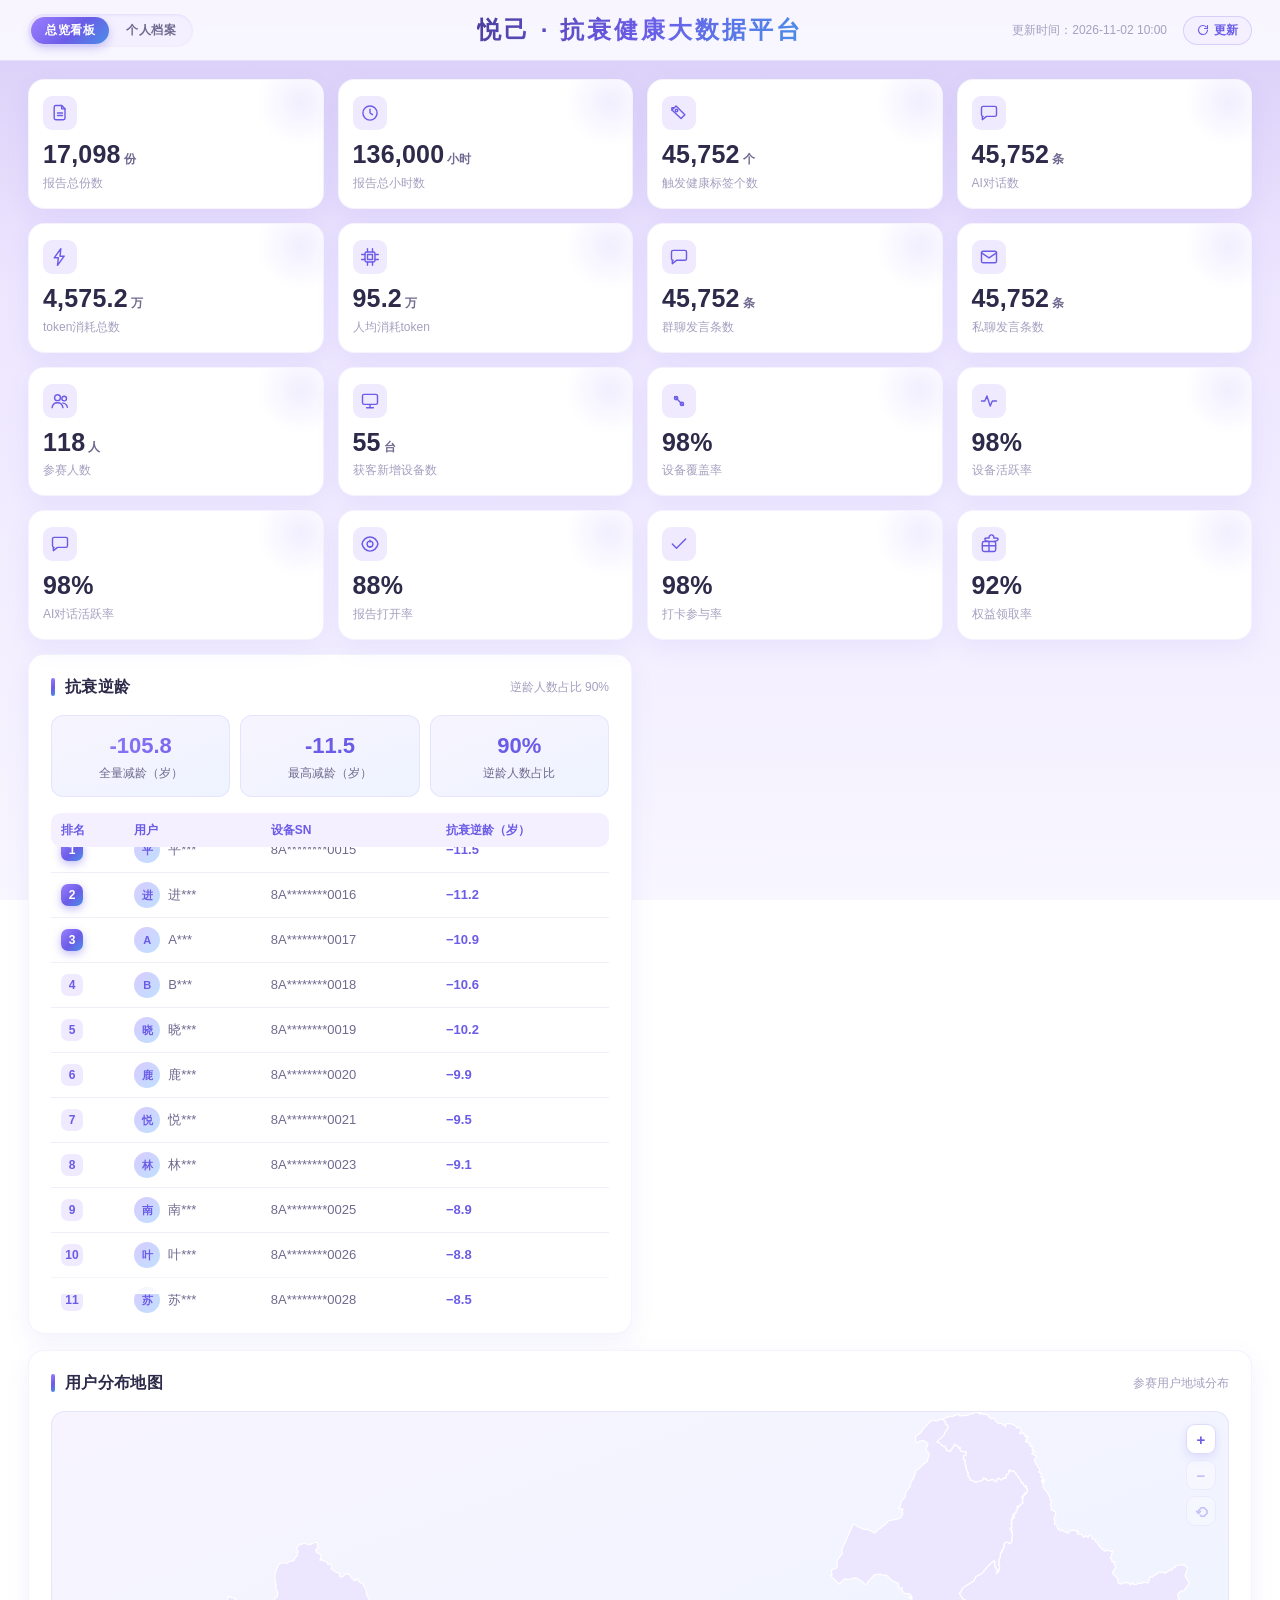
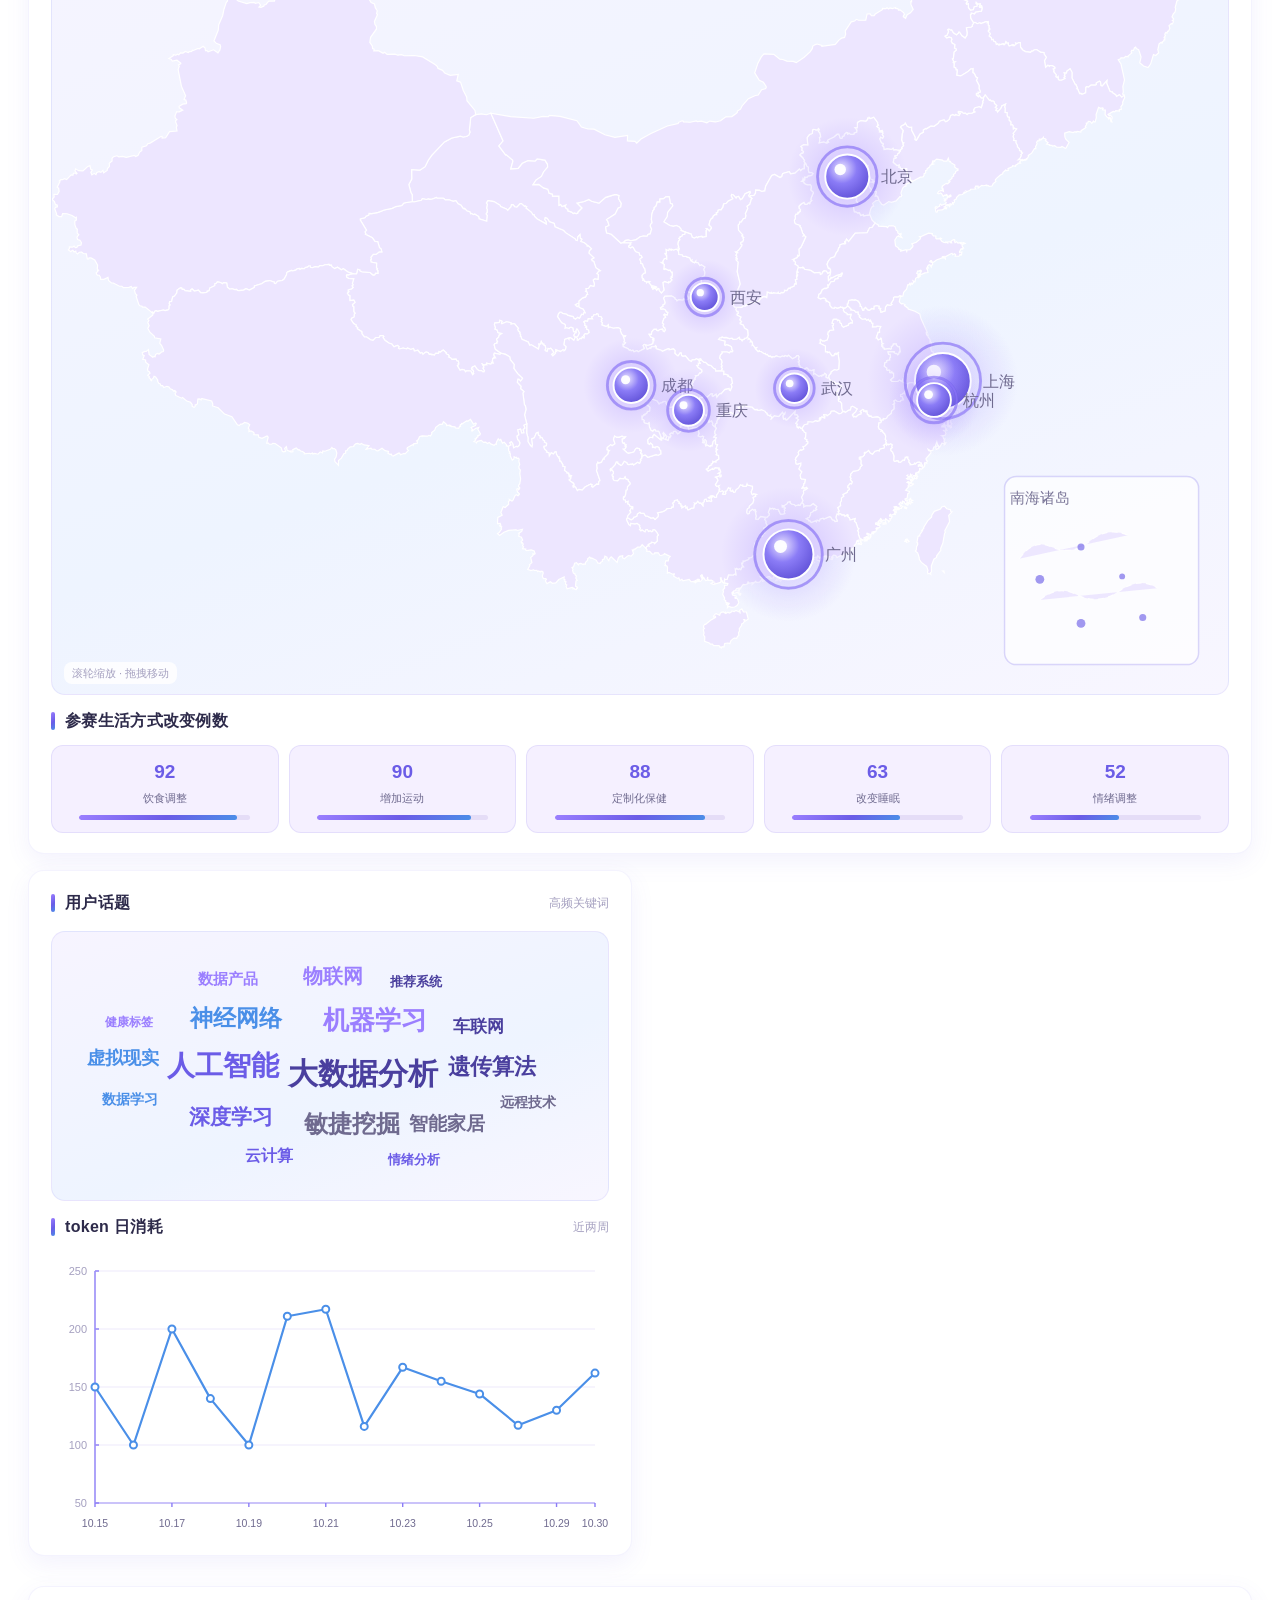
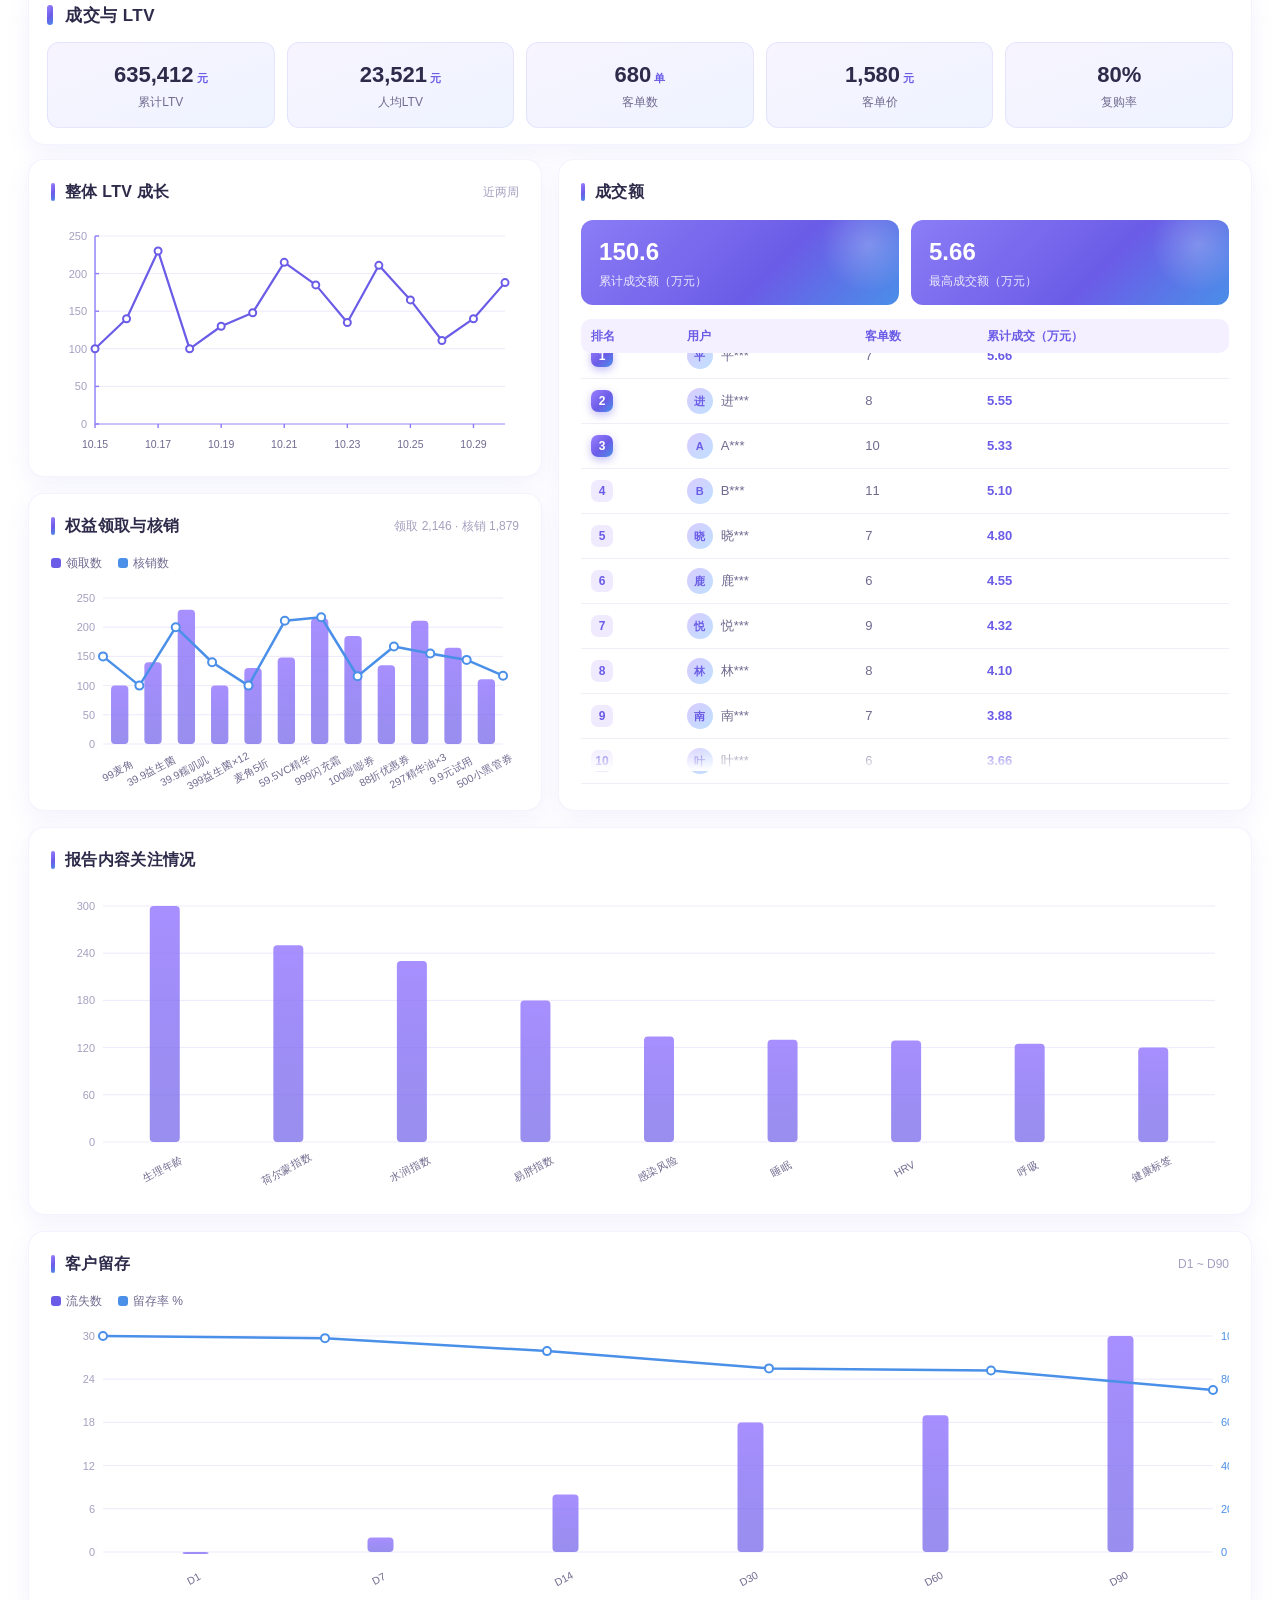
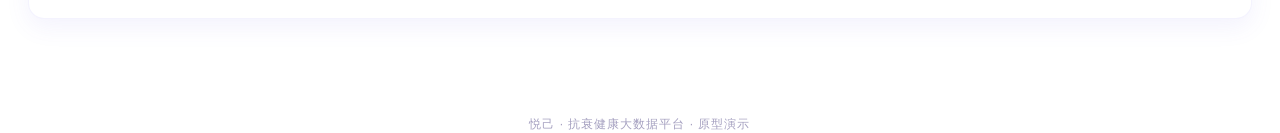
==== antiAgingCompetitionDataboard/competitionDataboard.html @ 54d2f591 "抗衰大赛看板" ====
<!doctype html>
<html lang="zh-CN">
<head>
<meta charset="utf-8">
<meta name="viewport" content="width=device-width,initial-scale=1">
<title>抗衰大赛看板 v3 · 精致版</title>
<style>
:root{
  --primary:#6B5CE7;        /* 主紫 */
  --primary-2:#9B7FFF;      /* 亮紫 */
  --primary-3:#4A8FE8;      /* 蓝 */
  --primary-light:#F0EAFF;  /* 浅紫底 */
  --primary-bg:#F5F0FF;     /* 药丸底 */
  --ink:#2D2A4A;            /* 主文字 深蓝紫 */
  --ink-2:#6F6A8F;          /* 次级文字 */
  --ink-3:#A5A0C0;          /* 弱文字 */
  --card:#FFFFFF;
  --radius:16px;
  --radius-sm:12px;
  --shadow:0 8px 24px rgba(107,92,231,.08);
  --shadow-lg:0 16px 40px rgba(107,92,231,.14);
  --grad:linear-gradient(135deg,#9B7FFF 0%,#6B5CE7 55%,#4A8FE8 100%);
}
*{box-sizing:border-box;margin:0;padding:0}
html,body{font-family:-apple-system,"SF UI Text","PingFang SC","Hiragino Sans GB","Microsoft YaHei",Arial,sans-serif;
  color:var(--ink);font-size:14px;line-height:1.5;
  background:linear-gradient(180deg,#D8CCF7 0%,#EDE6FF 32%,#F8F6FF 100%);
  background-attachment:fixed;
  -webkit-font-smoothing:antialiased;}
::selection{background:rgba(107,92,231,.18)}
/* ============ 顶部栏 ============ */
.topbar{position:sticky;top:0;z-index:100;backdrop-filter:blur(14px);
  background:rgba(255,255,255,.8);border-bottom:1px solid rgba(107,92,231,.12);}
.topbar-inner{max-width:1680px;margin:0 auto;padding:12px 28px;display:grid;grid-template-columns:1fr auto 1fr;align-items:center;gap:18px;}
.tb-title{grid-column:2;justify-self:center;font-size:24px;font-weight:800;letter-spacing:3px;
  background:linear-gradient(120deg,#4A3F9E,#6B5CE7 50%,#4A8FE8);-webkit-background-clip:text;background-clip:text;color:transparent;white-space:nowrap;}
.tb-left{grid-column:1;justify-self:start;display:flex;align-items:center;gap:12px;}
.tb-right{grid-column:3;justify-self:end;display:flex;align-items:center;gap:16px;}
.page-switch.sm{display:flex;gap:3px;padding:3px;border-radius:999px;background:var(--primary-bg);
  box-shadow:inset 0 1px 3px rgba(107,92,231,.12);}
.page-switch.sm .ps-btn{border:0;background:transparent;padding:5px 14px;font-size:12px;letter-spacing:.5px;
  border-radius:999px;font-weight:600;color:var(--ink-2);cursor:pointer;transition:all .25s;font-family:inherit;}
.page-switch.sm .ps-btn.active{background:var(--grad);color:#fff;box-shadow:0 4px 10px rgba(107,92,231,.32);}
.page-switch.sm .ps-btn:not(.active):hover{color:var(--primary);}
.update-time{font-size:12px;color:var(--ink-3);margin-left:6px;}
.refresh-btn{display:inline-flex;align-items:center;gap:5px;padding:5px 13px;border-radius:999px;
  border:1px solid rgba(107,92,231,.22);background:var(--primary-bg);color:var(--primary);
  font-size:12px;font-weight:600;cursor:pointer;transition:all .2s;font-family:inherit;}
.refresh-btn svg{width:12px;height:12px;}
.refresh-btn:hover{background:var(--grad);color:#fff;border-color:transparent;box-shadow:0 4px 10px rgba(107,92,231,.3);}
.refresh-btn:active svg{animation:spin .5s ease;}
@keyframes spin{from{transform:rotate(0)}to{transform:rotate(360deg)}}
/* ============ 页面容器 ============ */
main{max-width:1680px;margin:0 auto;padding:18px 28px 60px;}
.page{display:none}
.page.active{display:block;animation:fadeUp .45s ease}
@keyframes fadeUp{from{opacity:0;transform:translateY(14px)}to{opacity:1;transform:none}}
/* ============ 通用卡片 ============ */
.card{background:var(--card);border-radius:var(--radius);box-shadow:var(--shadow);
  border:1px solid rgba(107,92,231,.07);padding:20px 22px;}
.card-h{display:flex;align-items:center;gap:10px;margin-bottom:16px;}
.card-h .bar{width:4px;height:18px;border-radius:2px;background:var(--grad);}
.card-h h3{font-size:16px;font-weight:700;color:var(--ink);letter-spacing:.3px;}
.card-h .sub{margin-left:auto;font-size:12px;color:var(--ink-3);}
.sec-title{display:flex;align-items:center;gap:12px;margin:30px 0 16px;font-size:19px;font-weight:700;color:var(--ink);letter-spacing:.5px;}
.sec-title::before{content:"";width:6px;height:20px;border-radius:3px;background:var(--grad);}
.sec-title .hint{margin-left:auto;font-size:12px;font-weight:400;color:var(--ink-3);}
/* ============ KPI 网格（8 列两排） ============ */
.kpi-grid{display:grid;grid-template-columns:repeat(8,1fr);gap:14px;margin-bottom:14px;}
.kpi{position:relative;overflow:hidden;border-radius:var(--radius);background:#fff;box-shadow:var(--shadow);
  border:1px solid rgba(107,92,231,.07);padding:16px 14px;transition:transform .25s,box-shadow .25s;}
.kpi:hover{transform:translateY(-3px);box-shadow:var(--shadow-lg);}
.kpi::after{content:"";position:absolute;right:-26px;top:-26px;width:96px;height:96px;border-radius:50%;
  background:radial-gradient(circle,rgba(155,127,255,.13) 0%,transparent 65%);}
.kpi .k-ico{width:34px;height:34px;border-radius:9px;display:flex;align-items:center;justify-content:center;
  background:var(--primary-light);color:var(--primary);margin-bottom:10px;position:relative;z-index:1;}
.kpi .k-ico svg{width:17px;height:17px;}
.kpi b{display:block;font-size:25px;font-weight:800;color:var(--ink);letter-spacing:.2px;
  font-variant-numeric:tabular-nums;line-height:1.15;position:relative;z-index:1;}
.kpi b small{font-size:12px;font-weight:600;color:var(--ink-2);margin-left:3px;}
.kpi .k-label{font-size:12px;color:var(--ink-3);margin-top:5px;position:relative;z-index:1;}
/* ============ 三栏主区 ============ */
.col3{display:grid;grid-template-columns:0.95fr 1.35fr 1fr;gap:16px;margin-bottom:8px;align-items:stretch;}
.col3>.card{display:flex;flex-direction:column;}
.col3>.card>.rank-scroll{flex:0 0 auto;height:500px;max-height:500px;}
.col3 .map-card .map-wrap{flex:1;min-height:0;}
.col3 .map-card .cnmap{height:100%;}
.metric3{display:grid;grid-template-columns:repeat(3,1fr);gap:10px;margin-bottom:16px;}
.metric3 .m{background:linear-gradient(160deg,#F7F4FF 0%,#EEF4FF 100%);border:1px solid rgba(107,92,231,.1);
  border-radius:var(--radius-sm);padding:13px;text-align:center;}
.metric3 .m b{display:block;font-size:22px;font-weight:800;color:var(--primary);font-variant-numeric:tabular-nums;}
.metric3 .m span{font-size:12px;color:var(--ink-2);}
.metric3 .m.grad b{background:linear-gradient(135deg,#9B7FFF,#6B5CE7);-webkit-background-clip:text;background-clip:text;color:transparent;}
.rank-table{width:100%;border-collapse:separate;border-spacing:0;}
.rank-table th{font-size:12px;color:var(--primary);font-weight:600;text-align:left;padding:8px 10px;
  background:var(--primary-bg);}
.rank-table th:first-child{border-radius:10px 0 0 10px;}
.rank-table th:last-child{border-radius:0 10px 10px 0;}
.rank-table td{font-size:13px;color:var(--ink-2);padding:9px 10px;border-bottom:1px solid #F1EEF9;font-variant-numeric:tabular-nums;}
.rank-table tr:last-child td{border-bottom:0;}
.rank-table td:last-child{font-weight:700;color:var(--primary);}
.rank-table tr:hover td{background:#FBF9FF;}
.rank-no{display:inline-flex;width:22px;height:22px;border-radius:7px;align-items:center;justify-content:center;
  font-size:12px;font-weight:700;background:var(--primary-light);color:var(--primary);}
.rank-no.top{background:var(--grad);color:#fff;box-shadow:0 3px 8px rgba(107,92,231,.4);}
.rank-user{display:flex;align-items:center;gap:8px;}
.rank-ava{width:26px;height:26px;border-radius:50%;background:linear-gradient(135deg,#D9CCFF,#BFE0FF);
  display:flex;align-items:center;justify-content:center;font-size:11px;color:var(--primary);font-weight:700;}
/* 排行榜自动滚动容器 */
.rank-scroll{position:relative;max-height:380px;overflow:hidden;}
.rank-scroll .rank-table thead th{position:sticky;top:0;z-index:2;}
.rank-scroll::after{content:"";position:absolute;left:0;right:0;bottom:0;height:26px;pointer-events:none;
  background:linear-gradient(180deg,rgba(255,255,255,0),#fff);}
/* 地图 */
.map-wrap{position:relative;border-radius:14px;overflow:hidden;margin-bottom:14px;
  background:linear-gradient(160deg,#F7F4FF 0%,#EEF4FF 60%,#F8F6FF 100%);border:1px solid rgba(107,92,231,.1);}
.cnmap{display:block;width:100%;height:auto;}
.cnmap path{fill:#EDE6FF;stroke:#FFFFFF;stroke-width:.8;transition:fill .2s;cursor:pointer;}
.cnmap path:hover{fill:#D8CCF7;}
.cnmap .pin-glow,.cnmap .pin-ring,.cnmap .pin-core{transform-box:fill-box;transform-origin:center;}
.cnmap .pin-glow{opacity:.75;animation:glow 3s ease-in-out infinite;}
.cnmap .pin-ring{animation:ring 3s ease-out infinite;}
.cnmap .pin-core{animation:core 3s ease-in-out infinite;}
.cnmap .city{cursor:pointer;}
.cnmap .city:hover .pin-core{filter:brightness(1.35);}
.cnmap .city:hover .pin-glow{filter:brightness(1.5);}
.cnmap .city:hover .city-label{fill:#6B5CE7;font-weight:700;}
@keyframes glow{0%,100%{transform:scale(1);opacity:.65}50%{transform:scale(1.22);opacity:.95}}
@keyframes ring{0%{transform:scale(1);opacity:.6}70%,100%{transform:scale(2);opacity:0}}
@keyframes core{0%,100%{transform:scale(1)}50%{transform:scale(1.1)}}
.life-grid{display:grid;grid-template-columns:repeat(5,1fr);gap:10px;}
.life-grid .l{background:var(--primary-bg);border:1px solid rgba(107,92,231,.12);border-radius:var(--radius-sm);
  padding:12px 6px;text-align:center;}
.life-grid .l b{display:block;font-size:19px;font-weight:800;color:var(--primary);font-variant-numeric:tabular-nums;}
.life-grid .l span{font-size:11px;color:var(--ink-2);}
.life-grid .l .l-bar{height:5px;border-radius:3px;background:#E5DDF7;margin:7px auto 0;width:80%;overflow:hidden;}
.life-grid .l .l-bar i{display:block;height:100%;border-radius:3px;background:var(--grad);}
/* 用户话题词云 */
.wordcloud{position:relative;height:270px;border-radius:14px;overflow:hidden;margin-bottom:14px;
  background:linear-gradient(160deg,#F7F4FF 0%,#EEF4FF 60%,#F8F6FF 100%);border:1px solid rgba(107,92,231,.1);}
.wordcloud span{position:absolute;white-space:nowrap;cursor:default;transition:opacity .2s;}
.wordcloud span:hover{opacity:.55;}
/* ============ 地图缩放 ============ */
.map-wrap{cursor:grab;}
.map-wrap.dragging{cursor:grabbing;}
.map-wrap .cnmap{transform-origin:50% 50%;transition:transform .16s ease-out;will-change:transform;}
.map-wrap.dragging .cnmap{transition:none;}
.map-tools{position:absolute;right:12px;top:12px;display:flex;flex-direction:column;gap:6px;z-index:3;}
.map-tools button{width:30px;height:30px;border-radius:9px;border:1px solid rgba(107,92,231,.22);
  background:rgba(255,255,255,.94);color:var(--primary);font-size:15px;font-weight:700;line-height:1;
  font-family:inherit;cursor:pointer;box-shadow:0 4px 10px rgba(107,92,231,.14);transition:background .15s;}
.map-tools button:hover{background:var(--primary-bg);}
.map-tools button:disabled{opacity:.35;cursor:default;box-shadow:none;}
.map-hint{position:absolute;left:12px;bottom:10px;z-index:3;font-size:11px;color:var(--ink-3);
  background:rgba(255,255,255,.82);padding:3px 8px;border-radius:8px;pointer-events:none;}
/* 图表 */
.chart{width:100%;}
.chart svg{display:block;width:100%;}
.chart-tip{position:fixed;pointer-events:none;z-index:200;background:#2D2A4A;color:#fff;font-size:12px;
  padding:8px 12px;border-radius:10px;box-shadow:0 8px 20px rgba(45,42,74,.3);opacity:0;transition:opacity .15s;
  transform:translate(-50%,-120%);white-space:nowrap;}
.chart-tip b{color:#C9B8F5;}
.legend-row{display:flex;gap:16px;margin-bottom:8px;font-size:12px;color:var(--ink-2);}
.legend-row i{display:inline-block;width:10px;height:10px;border-radius:3px;margin-right:5px;vertical-align:-1px;}
.chart-block{margin-bottom:22px;}
.chart-block:last-child{margin-bottom:0;}
/* ============ LTV 区 ============ */
.metric5{display:grid;grid-template-columns:repeat(5,1fr);gap:12px;margin-bottom:16px;}
.metric5 .m{background:linear-gradient(160deg,#F7F4FF 0%,#EEF4FF 100%);border:1px solid rgba(107,92,231,.1);
  border-radius:var(--radius-sm);padding:15px 12px;text-align:center;}
.metric5 .m b{display:block;font-size:22px;font-weight:800;color:var(--ink);font-variant-numeric:tabular-nums;}
.metric5 .m span{font-size:12px;color:var(--ink-2);}
.metric5 .m .u{font-size:11px;color:var(--primary);font-weight:600;}
/* ============ 成交与 LTV / 报告与留存 双区 ============ */
.ltv-zone{display:grid;grid-template-columns:0.95fr 1.35fr 1fr;gap:16px;align-items:stretch;margin-top:30px;}
.ltv-main{grid-column:1/3;display:grid;grid-template-rows:auto 1fr;gap:14px;min-width:0;}
.ltv-side{grid-column:3;display:grid;grid-template-rows:1fr;min-width:0;}
.ltv-title{margin:0;}
.ltv-metrics-card{padding:16px 18px;}
.ltv-metrics-card .sec-title{margin:0 0 14px;font-size:17px;}
.ltv-metrics-card .metric5{margin-bottom:0;}
.ltv-row{display:grid;grid-template-columns:1fr 1.35fr;gap:16px;align-items:stretch;min-width:0;}
.ltv-stack{display:grid;grid-template-rows:1fr 1fr;gap:16px;min-width:0;}
.ltv-side-cards{display:grid;grid-template-rows:1fr 1fr;gap:16px;min-width:0;}
.ltv-side-cards .card{display:flex;flex-direction:column;}
.deal-card{display:flex;flex-direction:column;}
.deal-card>.rank-scroll{flex:1 1 0;min-height:0;max-height:none;}
.amount-row{display:grid;grid-template-columns:1fr 1fr;gap:12px;margin-bottom:14px;}
.amount{background:linear-gradient(135deg,#8B7CF6 0%,#6B5CE7 60%,#4A8FE8 100%);border-radius:var(--radius-sm);
  padding:14px 18px;color:#fff;position:relative;overflow:hidden;}
.amount::after{content:"";position:absolute;right:-24px;top:-30px;width:110px;height:110px;border-radius:50%;
  background:radial-gradient(circle,rgba(255,255,255,.22) 0%,transparent 60%);}
.amount b{display:block;font-size:24px;font-weight:800;font-variant-numeric:tabular-nums;}
.amount span{font-size:12px;opacity:.85;}
/* ============ 个人页 ============ */
.p-hero{position:relative;border-radius:24px;overflow:hidden;padding:36px 44px;margin-bottom:24px;color:#fff;
  background:linear-gradient(120deg,#8B7CF6 0%,#6B5CE7 48%,#4A8FE8 100%);box-shadow:var(--shadow-lg);min-height:240px;}
.p-hero::before{content:"";position:absolute;left:-100px;bottom:-160px;width:420px;height:420px;border-radius:50%;
  background:radial-gradient(circle,rgba(255,255,255,.22) 0%,transparent 60%);}
.p-hero::after{content:"";position:absolute;right:30%;top:-140px;width:300px;height:300px;border-radius:50%;
  background:radial-gradient(circle,rgba(255,255,255,.16) 0%,transparent 60%);}
.p-hero .p-avatar{position:absolute;right:60px;top:50%;transform:translateY(-50%);width:230px;height:230px;
  opacity:.95;z-index:1;}
.p-hero h1{font-size:30px;font-weight:800;letter-spacing:2px;position:relative;z-index:1;}
.p-hero p{font-size:14px;opacity:.88;margin-top:8px;position:relative;z-index:1;}
.p-hero .p-badges{position:relative;z-index:1;display:flex;gap:10px;margin-top:20px;flex-wrap:wrap;}
.p-badges span{font-size:12px;padding:6px 14px;border-radius:999px;background:rgba(255,255,255,.18);
  border:1px solid rgba(255,255,255,.3);}
.p-grid{display:grid;grid-template-columns:1fr 1.5fr;gap:18px;margin-bottom:24px;}
.info-list{display:flex;flex-direction:column;}
.info-row{display:flex;align-items:center;padding:11px 0;border-bottom:1px dashed #E9E4F7;font-size:13px;}
.info-row:last-child{border-bottom:0;}
.info-row .k{width:100px;color:var(--ink-3);flex:0 0 auto;}
.info-row .v{color:var(--ink);font-weight:600;}
.info-row .v small{color:var(--ink-3);font-weight:400;font-size:12px;margin-left:6px;}
.age-pair{display:grid;grid-template-columns:1fr 1fr;gap:12px;}
.age-pair .a{background:linear-gradient(160deg,#F7F4FF 0%,#EEF4FF 100%);border:1px solid rgba(107,92,231,.1);
  border-radius:var(--radius-sm);padding:18px;text-align:center;}
.age-pair .a b{display:block;font-size:34px;font-weight:800;color:var(--primary);font-variant-numeric:tabular-nums;}
.age-pair .a span{font-size:12px;color:var(--ink-2);}
.age-pair .a .delta{font-size:12px;font-weight:600;margin-top:4px;}
.tag-cloud{display:flex;flex-wrap:wrap;gap:10px;}
.tag{display:inline-flex;align-items:center;gap:6px;padding:8px 15px;border-radius:999px;font-size:13px;font-weight:600;
  background:var(--primary-bg);color:var(--primary);border:1px solid rgba(107,92,231,.16);}
.tag.blue{background:#EEF4FF;color:var(--primary-3);border-color:rgba(74,143,232,.18);}
.tag.grad{background:var(--grad);color:#fff;border:0;box-shadow:0 5px 14px rgba(107,92,231,.35);}
.tag.ghost{background:#fff;color:var(--ink-2);border:1px solid #E5E0F5;}
.tag b{font-size:14px;}
.mini-kpis{display:grid;grid-template-columns:repeat(3,1fr);gap:12px;}
.mini-kpis .m{background:var(--primary-bg);border:1px solid rgba(107,92,231,.1);border-radius:var(--radius-sm);
  padding:16px;text-align:center;}
.mini-kpis .m b{display:block;font-size:24px;font-weight:800;color:var(--primary);font-variant-numeric:tabular-nums;}
.mini-kpis .m span{font-size:12px;color:var(--ink-2);}
.contact-card{background:linear-gradient(160deg,#F7F4FF 0%,#EEF4FF 100%);border:1px solid rgba(107,92,231,.1);
  border-radius:var(--radius-sm);padding:14px 16px;}
.contact-card h4{font-size:13px;font-weight:700;color:var(--primary);margin:0 0 10px;}
.contact-card .row{display:flex;gap:8px;flex-wrap:wrap;align-items:center;margin:0 0 10px;}
.contact-card .row:last-child{margin-bottom:0;}
.contact-card .row span{font-size:12px;color:var(--ink-2);}
.contact-card .row b{font-size:12px;font-weight:600;color:var(--ink);padding:3px 10px;background:#fff;border-radius:999px;
  border:1px solid rgba(107,92,231,.14);}
.foot-note{margin-top:36px;text-align:center;font-size:12px;color:var(--ink-3);letter-spacing:1px;}
/* ============ 个人页：搜索与结果列表 ============ */
.search-bar{display:flex;gap:12px;align-items:center;margin-bottom:14px;flex-wrap:wrap;}
.search-field{display:flex;align-items:center;gap:8px;background:#fff;border:1px solid rgba(107,92,231,.18);
  border-radius:12px;padding:8px 14px;box-shadow:var(--shadow);}
.search-field label{font-size:12px;color:var(--ink-3);flex:0 0 auto;}
.search-field input{border:0;outline:0;font-size:13px;color:var(--ink);width:130px;font-family:inherit;background:transparent;}
.search-field input::placeholder{color:#C4BEDC;}
.btn-search{padding:8px 22px;border-radius:12px;border:0;background:var(--grad);color:#fff;font-size:13px;font-weight:600;
  cursor:pointer;font-family:inherit;box-shadow:0 4px 12px rgba(107,92,231,.25);}
.btn-search:hover{filter:brightness(1.1);}
.btn-reset{padding:8px 22px;border-radius:12px;border:1px solid rgba(107,92,231,.25);background:#fff;color:var(--primary);
  font-size:13px;font-weight:600;cursor:pointer;font-family:inherit;}
.btn-reset:hover{background:var(--primary-bg);}
.result-list{display:flex;gap:12px;margin-bottom:16px;flex-wrap:wrap;}
.result-card{flex:0 0 auto;display:flex;align-items:center;gap:10px;padding:10px 14px;border-radius:14px;background:#fff;
  border:1.5px solid rgba(107,92,231,.12);cursor:pointer;transition:all .2s;box-shadow:var(--shadow);}
.result-card:hover{border-color:var(--primary-2);transform:translateY(-2px);}
.result-card.active{border-color:var(--primary);background:var(--primary-bg);box-shadow:0 6px 16px rgba(107,92,231,.18);}
.result-card .rc-ava{width:38px;height:38px;border-radius:50%;object-fit:cover;border:1px solid rgba(107,92,231,.2);}
.result-card b{font-size:13px;color:var(--ink);display:block;}
.result-card span{font-size:11px;color:var(--ink-3);display:block;}
/* ============ 个人页：四列网格（等高新布局） ============ */
.p-grid{display:grid;grid-template-columns:240px 1fr 1fr 1fr;grid-template-rows:auto 1fr;gap:16px;}
.user-col{grid-row:1/3;position:relative;min-height:0;overflow:hidden;}
.info-card{grid-column:2/4;}
.avatar-card2{grid-column:2;}
.token-card{grid-column:3;}
.age-card{grid-row:1/3;grid-column:4;}
.info-inner{display:flex;flex-direction:column;gap:14px;}
.user-col .result-list{position:absolute;left:22px;right:22px;top:56px;bottom:20px;margin:0;display:block;
  overflow-y:auto;padding-right:4px;scrollbar-width:thin;scrollbar-color:#D8CCF7 transparent;}
.result-list::-webkit-scrollbar{width:6px;}
.result-list::-webkit-scrollbar-thumb{background:#D8CCF7;border-radius:3px;}
.result-list::-webkit-scrollbar-thumb:hover{background:#C4B5F5;}
.result-card{flex:0 0 auto;display:flex;align-items:center;gap:10px;padding:10px 12px;border-radius:14px;background:#fff;
  border:1.5px solid rgba(107,92,231,.12);cursor:pointer;transition:all .2s;box-shadow:var(--shadow);}
.user-col .result-card{flex-shrink:0;margin-bottom:10px;}
.result-card:hover{border-color:var(--primary-2);transform:translateY(-2px);}
.result-card.active{border-color:var(--primary);background:var(--primary-bg);box-shadow:0 6px 16px rgba(107,92,231,.18);}
.result-card .rc-ava{width:38px;height:38px;border-radius:50%;object-fit:cover;border:1px solid rgba(107,92,231,.2);flex:0 0 auto;}
.result-card b{font-size:13px;color:var(--ink);display:block;}
.result-card span{font-size:11px;color:var(--ink-3);display:block;}
.avatar-card{background:linear-gradient(160deg,#F7F4FF 0%,#EEF4FF 60%,#F8F6FF 100%);border:1px solid rgba(107,92,231,.1);
  border-radius:18px;padding:16px;}
.avatar-badges{display:flex;gap:8px;justify-content:center;margin:4px 0 10px;flex-wrap:wrap;}
.avatar-badges span{font-size:12px;font-weight:600;padding:5px 12px;border-radius:999px;background:#fff;color:var(--primary);
  border:1px solid rgba(107,92,231,.16);box-shadow:0 2px 6px rgba(107,92,231,.08);}
.avatar-stage{position:relative;width:100%;height:400px;}
.avatar-img{position:absolute;left:50%;top:50%;transform:translate(-50%,-50%);height:370px;width:auto;border-radius:16px;
  box-shadow:0 12px 32px rgba(107,92,231,.2);}
.orbit{position:absolute;display:flex;flex-direction:column;gap:6px;animation:floatY 4.5s ease-in-out infinite;}
.orbit:nth-child(odd){animation-delay:-2.2s;}
.orbit:nth-child(3n){animation-delay:-3.4s;}
@keyframes floatY{0%,100%{transform:translateY(0);opacity:.85}50%{transform:translateY(-7px);opacity:1}}
.o-tag{font-size:11px;font-weight:600;padding:5px 10px;border-radius:999px;white-space:nowrap;box-shadow:0 3px 8px rgba(0,0,0,.06);}
.o-tag.warn{background:#FFF4E6;color:#D97706;border:1px solid rgba(245,158,11,.35);}
.o-tag.good{background:#EEF4FF;color:#2563EB;border:1px solid rgba(59,130,246,.3);}
/* ============ 个人页：信息卡与热力图 ============ */
.user-head{display:flex;align-items:center;gap:16px;padding:10px 16px;background:var(--primary-bg);
  border-radius:14px;border:1px solid rgba(107,92,231,.12);flex-wrap:wrap;}
.user-head .cat-ava{width:52px;height:52px;border-radius:50%;object-fit:cover;border:2px solid #fff;box-shadow:0 3px 10px rgba(107,92,231,.25);}
.user-head .uh-div{width:1px;height:34px;background:#DED7F5;flex:0 0 auto;}
.user-head .uh-item{display:flex;flex-direction:column;gap:2px;}
.user-head .uh-item span{font-size:11px;color:var(--ink-3);}
.user-head .uh-item b{font-size:13px;font-weight:600;color:var(--ink);}
.user-head b#u-name{font-size:16px;color:var(--ink);flex:0 0 auto;}
.deal3{display:grid;grid-template-columns:repeat(3,1fr);gap:10px;margin-bottom:16px;}
.deal3 .m{background:linear-gradient(160deg,#F7F4FF 0%,#EEF4FF 100%);border:1px solid rgba(107,92,231,.1);
  border-radius:var(--radius-sm);padding:14px 10px;text-align:center;}
.deal3 .m b{display:block;font-size:20px;font-weight:800;color:var(--ink);font-variant-numeric:tabular-nums;}
.deal3 .m span{font-size:11px;color:var(--ink-2);}
.report-kpis{display:grid;grid-template-columns:1fr 1fr;gap:10px;margin-bottom:10px;}
.report-kpis .rk{background:var(--primary-bg);border:1px solid rgba(107,92,231,.1);border-radius:var(--radius-sm);padding:12px;text-align:center;}
.report-kpis .rk b{display:block;font-size:20px;font-weight:800;color:var(--primary);font-variant-numeric:tabular-nums;}
.report-kpis .rk span{font-size:11px;color:var(--ink-2);}
.heat-wrap{position:relative;width:100%;margin:8px 0 0;}
.heat-months{display:flex;gap:4px;margin-left:26px;margin-bottom:3px;height:15px;}
.heat-months .hm{flex:1 1 0;min-width:0;position:relative;}
.heat-months .hm span{position:absolute;left:2px;top:0;font-size:10px;color:var(--ink-3);line-height:15px;white-space:nowrap;}
.heat-grid{display:flex;align-items:stretch;}
.heat-days{display:grid;grid-template-rows:repeat(7,1fr);gap:4px;width:18px;flex:0 0 auto;margin-right:8px;}
.heat-days i{font-size:11px;color:var(--ink-3);font-style:normal;line-height:1;display:flex;align-items:center;justify-content:flex-end;}
.heat-cols{display:flex;gap:4px;flex:1;min-width:0;position:relative;}
.heat-col{display:flex;flex-direction:column;gap:4px;flex:1 1 0;min-width:0;}
.heat-cell{width:100%;aspect-ratio:1/1;border-radius:5px;flex:0 0 auto;cursor:pointer;}
.heat-cell.l0{background:#F1EEF9;border:1px solid #E6E1F5;}
.heat-cell.l1{background:#CDE8D8;}
.heat-cell.l2{background:#2FA36B;}
.heat-cell:hover{outline:2px solid rgba(47,163,107,.35);outline-offset:1px;}
.heat-legend{display:flex;align-items:center;justify-content:center;gap:8px;font-size:11px;color:var(--ink-3);margin-top:10px;flex-wrap:wrap;}
.heat-legend i{width:12px;height:12px;border-radius:3px;display:inline-block;}
.heat-legend .l0{background:#F1EEF9;border:1px solid #E6E1F5;}
.heat-legend .l1{background:#CDE8D8;}
.heat-legend .l2{background:#2FA36B;}
.heat-tip{position:absolute;left:0;top:0;z-index:6;transform:translate(-50%,-100%);background:#fff;
  border:1px solid rgba(74,63,158,.14);box-shadow:0 8px 20px rgba(74,63,158,.16);border-radius:8px;
  padding:5px 9px;font-size:11px;line-height:1.5;color:var(--ink-2);white-space:nowrap;
  pointer-events:none;opacity:0;transition:opacity .12s;}
.heat-tip.on{opacity:1;}
.heat-tip b{color:var(--ink-1);font-weight:700;margin-right:6px;font-variant-numeric:tabular-nums;}
.heat-tip i{display:inline-block;width:8px;height:8px;border-radius:2px;margin-right:4px;}
/* 响应式 */
@media(max-width:1500px){.kpi-grid{grid-template-columns:repeat(4,1fr)}.col3{grid-template-columns:1fr 1fr}
  .col3 .map-card{grid-column:1/-1}.ltv-zone{grid-template-columns:1fr}
  .ltv-main,.ltv-side{grid-column:auto}}
@media(max-width:1100px){.kpi-grid{grid-template-columns:repeat(2,1fr)}
  .ltv-row{grid-template-columns:1fr}.metric5{grid-template-columns:repeat(2,1fr)}.topbar-inner{flex-wrap:wrap}}
</style>
</head>
<body>

<!-- ============ 顶部栏 ============ -->
<header class="topbar">
  <div class="topbar-inner">
    <div class="tb-left">
      <nav class="page-switch sm">
        <button class="ps-btn active" data-page="overview">总览看板</button>
        <button class="ps-btn" data-page="personal">个人档案</button>
      </nav>
    </div>
    <h1 class="tb-title">悦己 · 抗衰健康大数据平台</h1>
    <div class="tb-right">
      <span class="update-time" id="update-time">更新时间：2026-11-02 10:00</span>
      <button class="refresh-btn" id="refresh-btn">
        <svg viewBox="0 0 24 24" fill="none" stroke="currentColor" stroke-width="2.2" stroke-linecap="round" stroke-linejoin="round"><path d="M21 12a9 9 0 1 1-2.6-6.3"/><path d="M21 3v6h-6"/></svg>
        更新
      </button>
    </div>
  </div>
</header>

<main>

<!-- ==================== 页面一：总览看板 ==================== -->
<section id="page-overview" class="page active">

  <!-- KPI 第一排（8 个） -->
  <div class="kpi-grid" id="kpi-row1"></div>
  <!-- KPI 第二排（8 个） -->
  <div class="kpi-grid" id="kpi-row2"></div>

  <!-- 三栏主区 -->
  <div class="col3">
    <div class="card">
      <div class="card-h"><span class="bar"></span><h3>抗衰逆龄</h3><span class="sub">逆龄人数占比 90%</span></div>
      <div class="metric3">
        <div class="m grad"><b>-105.8</b><span>全量减龄（岁）</span></div>
        <div class="m"><b>-11.5</b><span>最高减龄（岁）</span></div>
        <div class="m"><b>90%</b><span>逆龄人数占比</span></div>
      </div>
      <div class="rank-scroll" id="antiage-scroll">
        <table class="rank-table" id="antiage-table">
          <thead><tr><th>排名</th><th>用户</th><th>设备SN</th><th>抗衰逆龄（岁）</th></tr></thead>
          <tbody></tbody>
        </table>
      </div>
    </div>

    <div class="card map-card">
      <div class="card-h"><span class="bar"></span><h3>用户分布地图</h3><span class="sub">参赛用户地域分布</span></div>
      <div class="map-wrap"><svg viewBox="0 0 800 600" preserveAspectRatio="xMidYMid meet" class="cnmap"><defs><radialGradient id="pinCore" cx="38%" cy="32%" r="75%"><stop offset="0%" stop-color="#ECE6FF"/><stop offset="45%" stop-color="#8B7CF6"/><stop offset="100%" stop-color="#5E4FD6"/></radialGradient><radialGradient id="pinGlow" cx="50%" cy="50%" r="50%"><stop offset="0%" stop-color="rgba(155,127,255,.5)"/><stop offset="65%" stop-color="rgba(155,127,255,.16)"/><stop offset="100%" stop-color="rgba(155,127,255,0)"/></radialGradient></defs><path id="CN-34" title="Anhui" d="M541.02,336.29L541.71,336.09L543.77,338.27L543.53,338.58L545.92,338.99L546.76,340.12L548.44,340.06L548.55,341.76L549.62,342.38L549.24,343.35L550.58,344.54L551.35,344.98L553.38,344.66L554.17,345.63L555.37,345.08L556.2,346.28L556.8,345.6L557.82,347.73L558.51,347.76L558.17,350.15L560.8,350.12L561.12,349.61L563.89,349.94L562.98,351.84L562.99,353.94L562.06,353.97L560.77,357.72L561.33,357.73L562.06,359L563.49,358.5L563.75,357.85L564.17,358.09L564.64,361.19L565.52,361.68L564.51,362.21L564.67,363.38L565.17,363.21L565.35,364.41L566.19,364.53L566.23,365.29L569.63,364.91L570.56,365.3L571.08,364.96L570.95,363.35L571.8,363.24L572.34,361.72L574.42,361.71L574.42,362.52L575.54,363.71L576.52,363.63L577.12,366.98L576.92,367.48L576.48,367.11L576.07,368.69L575.27,369.28L574.63,368.34L573.95,368.48L572.81,367.73L572.98,367.22L568.79,367.27L569.11,368.9L570.26,368.96L570.47,370.97L569.84,371.57L569.93,372.77L567.97,373.13L567.87,374.18L566.53,374.8L566.23,376.97L567.97,378.31L567.71,378.99L568.26,379.8L569.51,379.48L570.12,379.99L569.89,381.28L570.75,381.42L571.35,380.69L571.68,381.56L572.49,381.6L572.58,384.48L570.45,386.31L571.53,387.37L575.34,387.32L576.48,386.31L577.75,387.06L578.55,386.9L578.72,386.35L579.14,388.12L582.26,388.74L582.26,388.74L581.47,393.15L580.4,393.97L579.82,395.87L579.08,395.35L578.2,396.29L577.28,396.38L577.29,397.52L578.35,397.61L579.28,399.98L577.41,400.34L577.11,401.08L574.8,400.87L573.67,400.08L572.75,400.72L573.27,402.26L572.33,403.02L572.9,403.12L572.9,406.09L571.14,407.62L570.94,409.22L568.54,410.96L567.72,412.46L566.65,412.91L565.57,412.67L565.46,413.7L564.67,413.56L564.03,414.13L564.03,414.13L563.23,413.7L563.3,412.5L561.74,411.47L557.87,411.88L557.23,410.94L555.76,411.18L555.63,410.36L554.66,409.87L554.24,407.54L553.46,408.06L553.18,407.52L552.19,407.79L552.13,406.67L551.61,406.4L549.85,407.78L550.64,408.52L550.35,409.52L548.88,409.93L546.92,411.56L545.91,411.15L545.41,411.64L544.54,410.6L544.91,410.04L544.56,409.77L546.56,408.07L547.67,406.07L544.73,404.27L543.76,404.56L543.09,406.83L542.24,406.82L539.6,408.5L538.88,407.79L538,407.92L538,407.92L537.23,405.88L537.12,402.37L536.06,401.04L535.09,400.83L534.83,399.78L535.59,399.16L534.97,398.75L535.21,397.8L533.26,395.38L533.52,394.35L534.62,394.05L534.62,392.72L537.23,391.28L536.87,390.53L535.54,390.11L534.7,388.6L533.39,389.1L531.94,387.66L530.97,388.6L530.32,387.03L529.52,386.78L528.33,384.83L528.33,384.83L528.41,383.41L529.8,381.78L529.94,380.84L532.2,379.27L533.94,379.57L535.17,379.04L535.49,373.58L534.78,368.75L534.3,368.46L535.34,367.54L533.5,369.09L533.31,368.51L533.16,368.93L532.38,368.65L532,369.91L530.61,370.02L528.8,367.47L527.48,367.8L527.47,367.3L526.14,367.25L526.14,363.27L522.15,361.35L522.76,360.8L522.44,359.18L522.85,358.72L524.05,359.8L525.49,359.83L527.33,359.09L528.25,356.19L527.62,355.4L528.01,353.55L528.68,353.53L528.87,352.71L531.71,352.3L530.81,349.43L531.44,349.31L531.64,347.98L530.57,347.83L531.23,345.53L531.87,345.02L533.86,344.93L534.43,345.96L534.87,345.52L535.88,345.99L536.09,347.44L537.04,348.1L537.23,349.32L538.33,350.45L541.8,348.99L541.87,348.25L543.42,347.42L544.39,347.69L544.48,346.42L542.96,344.27L543.61,341.8L540.93,341.91L540.88,341.21L538.99,340.21L538.31,338.99L538.71,337.22L538.71,337.22L539.3,337.63z"/><path id="CN-11" title="Beijing" d="M546.46,257.82L545.19,257.69L545.32,258.18L543.54,257.65L541.38,259.38L542.02,260.56L540.61,260.4L538.66,258.32L536.13,258.13L535.82,258.52L535.34,258.01L533.87,259.42L533.2,259.42L532.34,257.98L530.81,258.02L529.74,257.1L529.84,255.69L529,255.13L530.84,254.47L530.2,254L530.15,252.87L528.99,252.2L529.29,251L531.38,249.47L533.13,249.19L533.53,248.49L534.28,249.13L534.78,247.81L535.79,247.12L535.17,245.59L533.4,244.1L533.46,243.33L532.94,243.15L533.23,242.5L535.15,241.24L536.1,241.87L537.59,241.28L539.29,238.42L540,238.94L541.47,238.45L542.04,238.74L540.53,236.05L542.23,236.64L541.97,235.28L543.78,235.25L544.4,233.9L545.04,234.33L544.79,235.26L545.4,236.52L547.05,237.66L548.92,239.98L550.77,239.84L552.86,240.63L555.26,240.44L555.25,240.92L554.36,240.98L554.53,241.89L552.78,241.9L551.46,243.23L551.74,245.25L553.79,247.69L553.79,247.69L553.79,248.62L551.45,250.07L551.45,250.07L548.96,250.95L546.19,250.97L546.21,253.02L547.91,253.88L548.31,254.99L547.66,256.41L547.66,256.41z"/><path id="CN-50" title="Chongqing" d="M441.77,372.89L443.66,374.38L444.63,374.41L446.44,376.09L448.29,376.53L450.34,378.61L451.33,378.94L451.5,380.2L455.19,379.99L455.19,379.99L457.11,380.46L457.05,382.61L458.18,382.41L460.2,383.16L459.82,383.71L462.29,384.97L462.95,388.58L462.01,389.34L462.62,390.98L461.5,393.66L460.76,393.21L460.54,392.23L457.68,392.95L455.18,395.81L454.67,395.53L453.63,396.3L452.22,398.17L451.71,396.13L449.61,397.59L448.96,397.13L449.33,395.92L448.36,395.81L445.63,398.13L444.48,398.09L443.95,396.8L443.22,396.85L443.39,397.48L442.46,398.45L440.59,398.26L440.29,399.7L442.47,401.76L441.57,404.6L442.02,405.51L441.8,407.26L440.72,407.05L440.05,408.02L440.53,408.06L440.75,409.2L441.64,409.55L442.7,407.43L443.53,407.5L443.8,409.82L444.8,410.48L445.17,410.11L445.21,410.67L445.95,410.43L446.2,411.24L446.63,411.22L446.13,413.01L447.06,413.79L446.76,415.14L448.73,414.13L449.56,415.99L449.27,416.9L450.8,418.06L450.8,418.06L451.9,419.15L450.84,421.56L450.91,422.98L451.7,423.65L450.18,425.23L451.9,425.65L451.32,426.94L451.32,426.94L449.8,428.24L449.02,431.36L448.2,431.08L447.79,431.79L445.46,430.62L444.83,431.27L444.38,430.29L444.98,429.63L445.02,427.91L444.28,426.98L443.36,427.48L443.93,428.36L443.73,429.24L442.52,428.97L442.87,428.1L442.47,426.47L442.96,426.35L443.25,424.97L442.5,424.63L441.21,425.13L439.53,424.46L440.11,422.81L439.1,418.62L438.23,419.37L437.7,418.81L436.07,418.6L435.39,419.47L434.6,419.32L433.29,420.37L432.18,417.14L431.24,417.77L430.07,417.41L429.74,416.67L428.75,417.32L428.32,416.89L427.78,417.16L427.94,418.15L427.34,418.35L427.24,419.68L428.15,420.59L426.72,422.44L425.6,423.08L424.2,421.39L422.77,421.44L422.44,422.98L421.3,422.45L420.51,423.08L420.33,423.54L421.12,424.35L420.36,425.64L419.74,425.19L419.15,427.56L417.52,426.8L417.16,427.12L418.25,424.66L417.29,424.25L417.46,423.84L415.93,422.16L415.69,422.91L416.55,424.48L415.87,425.76L416.27,426.41L415.04,425.91L414.72,426.56L414.72,426.56L414.16,426.17L414.22,425.02L412.7,421.31L410.57,421.13L410.54,420.52L409.78,420.07L408.73,421.22L407.47,420.67L406.42,418.33L406.1,415.66L405.58,416.18L403.09,415.63L402.6,414.85L402.81,413.97L402.19,413.33L401.4,413.4L401.29,411.09L401.63,411.29L402.57,409.98L403.29,410.06L403.4,409.44L404.47,409.24L405.03,407.77L406.52,407.46L406.71,404.97L404.12,402.85L405.61,402.33L405.17,401.36L406.53,401.64L406.69,400.13L407.78,399.06L408.01,399.66L408.59,399.41L411.76,400.73L412.98,402.66L413.78,401.94L415.38,401.74L415.6,401.07L417.08,400.92L418.06,401.45L417.75,402.13L419.42,404.94L421.64,404.87L422.26,404.15L422.84,404.83L423.5,404.51L425.51,402.07L429.03,396.06L427.94,394.53L429.05,393.11L429.96,392.94L430.66,393.51L431.68,392.45L432.26,393.49L433.62,393.59L434.99,392.14L434.43,391.87L434.53,391.04L435.94,390L435.38,389.14L436.34,387.67L435.56,387.52L435.57,387.1L437.53,385.87L437.2,385.24L438.09,383.93L437.7,383.47L439.38,383.25L440.68,381.44L441.3,381.59L442.02,380.82L441.93,379.55L439.67,378.05L438.57,376.47L439.84,376.19L439.59,374.88L440.88,374.99L439.99,373.24z"/><path id="CN-35" title="Fujian" d="M553.98,493.05l0.46,0.69l1.04,-0.25l0.06,0.51l-0.4,-0.1l0.03,0.89l-0.8,0.01l0.15,1l-1.5,0.13l1.3,-1.37l-1.02,-0.2L553.98,493.05zM580.19,472.65l1.32,0.7l-0.29,0.6l-1.37,-0.55L580.19,472.65zM584.11,466.98l0.02,0.78l1.34,0.62l-0.98,0.37l-0.04,0.63l0.67,0.36l-1.27,0.4l-0.08,0.58l-1.02,-1.06l0.88,-0.53l-0.1,-1.17l-0.35,0.3l-0.17,-0.4L584.11,466.98zM563.7,480.63l-0.76,1.42l1.13,0.75l-0.26,1l-1.11,0.28l-0.25,-1.87l-0.46,0.42l0.48,0.5l-0.78,0.34l0.39,0.47l-1.57,-0.45l-0.31,0.69l0.21,0.47l2.03,-0.21l-0.51,0.8l0.93,-0.08l0.49,1.05l-1.47,1.08l-0.28,-0.29l-0.17,0.57l-0.49,-0.56l-0.45,0.49l0.42,0.32l-0.49,1.75l-0.94,0.27l-1.12,1.54l0.8,-1.89l-1.42,0.37l0.16,0.87l-0.88,0.8l0.1,1.37l-0.67,1.03l0.17,-2.5l-2.11,-0.78l-0.27,0.49l0.81,0.18l0.19,1.12l-0.71,0.95l-0.46,-0.47l-1.71,0.85l0.18,1.3l-1.21,0.21l0,0l-1.81,-1.24l-0.99,-2.66l0.14,-1.31l-0.7,-1.21l0.87,-1.29l-0.74,-0.59l-1.1,-3.48l-1.16,-0.95l0.52,-1.83l-3.51,0.95l-0.38,-1.43l-1.44,-1.23l0.53,-0.54l-0.3,-0.47l-1.9,1.13l-0.59,-1l-1.59,0.17l-0.59,-0.69l-1.8,-0.46l0,0l0.28,-0.71l-0.39,-0.49l0.73,-0.45l-0.95,-2.2l1.97,-1.56l-0.25,-1.93l0.85,-1.49l-0.05,-1.67l1.56,-1.21l-0.61,-1.17l2.98,-1.49l0.3,-1.05l1.23,-0.99l-0.26,-0.9l-0.9,-0.1l0.04,-1.21l1.5,-1.86l1.05,0.35l0.46,-1.29l-1.23,-1.37l0.37,-1.09l-0.72,-0.93l0.59,-0.83l-0.13,-1.03l1.85,-2.07l3.1,-0.5l1.35,-1.08l0.21,-1.04l1.31,-1.44l-0.8,-0.84l0.11,-2.28l-0.41,-1.02l-0.75,0.05l-0.04,-1.25l0.51,-0.31l0.53,0.63l0.09,-0.8l1.22,-0.02l1.22,-1.28l-0.17,-1.37l0.49,-0.41l0.21,0.61l2.28,-1.87l1.03,1.68l1.62,0.96l1.57,-2.04l2.18,-0.58l0.82,0.35l0.4,-1.31l2.8,-0.59l0.34,-1.29l-0.68,-0.53l1.38,-0.91l0,0l0.77,0.73l0.12,-0.58l0.98,-0.14l0.38,0.5l1.28,-0.79l1.19,0.94l-0.46,0.92l0.38,0.84l-1.02,0.95l0.14,1.11l1.11,0.95l1.01,2.77l-0.18,2.81l0,0l0.3,0.73l0.7,0.05l0,0l0.64,-0.51l1.42,0.18l0.09,0.7l1.43,0.18l1.67,-1.61l0.95,0.3l0.54,-2.04l0.56,0.18l0.23,-0.45l1.04,0.08l-0.1,1.1l0.97,1.22l0,0l-0.2,1.09l1.15,1.43l0,0l-0.15,0.31l2.17,-0.11l0.8,-0.92l0.4,0.54l1.3,-1.1l1.38,-0.18l0.38,0.55l0,0l0.84,-0.07l0.15,0.76l0,0l0.89,1.19l-0.28,0.25l0,0l0.19,1.17l-0.58,-1.22l-0.87,0.13l0.07,-0.84l-0.81,-0.09l0.06,0.6l-0.64,-0.22l-0.06,1.03l0.39,-0.66l1.96,0.4l0.66,1.24l-0.72,0.61l-1.44,-0.29l0.09,1.64l-1.19,0.33l0.73,0.13l-0.03,0.71l-1.39,-0.27l-0.28,0.8l-0.56,-0.27l-0.09,0.97l1.15,0.41l-0.54,0.58l0.8,0.41l-0.7,0.5l0.42,0.63l-0.53,0.42l-0.19,-0.43l-1.56,0.55l-0.89,1.3l-0.74,-0.16l0.21,-0.83l1.44,-0.59l1.53,-2.24l-1.9,0.21l-0.74,1.8l-0.4,-0.89l-0.63,-0.01l0.71,-1.38l-0.6,0.26l-0.24,-0.58l-0.64,1.79l-1.43,-0.75l0.11,-0.57l-0.52,0.26l0.99,0.77l-0.58,1.17l-0.61,0.09l0.39,0.46l1.74,-0.16l0.59,0.44l-0.21,0.46l0.84,1.39l-0.72,0.37l-1.6,-1l-0.74,0.77l0.97,0.23l0.29,1.09l1.9,-1.17l0.28,1.1l1.25,-0.35l-0.92,0.77l-1.19,0.14l0.12,0.5l-1.96,0.02l0.18,0.88l-1.87,2l2.57,0.92l-0.37,1.25l-0.76,0.23l-0.36,2.91l-1.56,0.7l0.4,0.99l1.03,-0.32l0.3,0.42l-0.44,0.67l0.97,1.23l0.03,0.99l-0.78,0.21l-0.19,-1.65l-0.66,0.66l0.6,0.15l-0.76,0.27l-0.93,-1.28l0.23,-0.36l-1.38,-0.58l-0.04,1.47l-0.63,0.26l-0.47,-1.09l-1.41,1.43l0.8,0.41l0.09,1.22l0.43,-0.79l1.4,0.89l-0.87,0.34l-0.08,0.79l-1.38,0.06l-0.66,-0.6l-0.38,0.55l0.84,0.69l-0.75,0.34l-0.92,-0.36l0.6,-1.37l-1.24,0.15l0.18,-0.59l0.77,-0.07l-2.05,0.16l0.3,0.87l0.83,0.03l-0.54,0.75l0.39,0.34l-1.19,-0.06l-0.36,0.5l1.4,1.15l0.72,-0.78l-0.4,1.05l0.72,0.21l-1.56,0.11l-0.05,0.65l0.93,0.5l-1.41,-0.26l-1.65,0.65l-0.69,-0.58l-0.6,0.54l0.2,0.81l0.85,-0.25l0.08,0.53l0.66,0.04l-0.81,1.31l-0.84,-0.04l0.41,1.01l-1.03,1.15l-0.4,-0.92l-1.5,-0.75l-0.13,-0.83l-0.25,1.36l-1.65,0.03l-0.81,0.91l-0.47,-0.41l0.26,-1.2L563.7,480.63z"/><path id="CN-44" title="Guangdong" d="M496.82,520.43l-0.91,1.14l0.15,1.36l-0.55,0.29L495,522.6l0.7,-0.85l-1,-0.33L496.82,520.43zM502.06,518.75l-0.21,-0.71l-0.51,0.12l0.02,0.7L502.06,518.75zM468.39,528.06l-1.21,0.23l0.11,1.37L468.39,528.06zM468.22,532.68l0.41,-0.93l-0.54,-0.28l-0.45,1.15L468.22,532.68zM494.13,522.29L494,521.2l-0.76,0.31l-0.83,1.42L494.13,522.29zM549.8,494.91l0.22,1.42l1.32,-1.04l0,0l-1.81,-1.24l-0.99,-2.66l0.14,-1.31l-0.7,-1.21l0.87,-1.29l-0.74,-0.59l-1.1,-3.48l-1.16,-0.95l0.52,-1.83l-3.51,0.95l-0.38,-1.43l-1.44,-1.23l0.53,-0.54l-0.3,-0.47l-1.9,1.13l-0.59,-1l-1.59,0.17l-0.59,-0.69l-1.8,-0.46l0,0l0.23,0.8l-1.06,-0.34l-0.76,2.17l1.01,2.5l-1.5,0.34l-0.54,-0.8l-1.3,-0.33l-1.18,-1.89l-0.79,-0.3l-3.83,1.63l-0.56,-0.59l-2,0.59l-0.52,1.42l-1.57,-0.73l-0.46,1.16l-0.64,-0.67l-2.88,1.26l-0.94,-1.39l-0.62,0.21l-0.36,-0.77l-1.33,-0.62l1.98,-1.04l0.87,-1.8l-0.06,-1.03l1.75,-0.98l0.36,-0.87l1.09,0.11l1.04,-0.59l-0.62,-0.74l0.7,-1.49l-2.56,-1.93l-1.87,1.4l-3.33,0.08l-1.13,0.8l0.07,-1.51l-0.95,-1.31l0,0l-0.95,0.29l-0.83,1.47l-0.7,0.03l-0.16,-0.48l-2.23,0.69l-0.49,-0.73l-2.15,-0.48l-0.79,-0.65l-0.13,-1.02l-1.74,0.45l-0.4,1.05l-1.42,0.91l-1.09,0.56l-0.86,-0.38l0.08,1.19l1.41,-0.09l0.68,0.82l-0.85,0.53l0.58,1.01l-0.44,0.81l0.37,1.32l-1.84,0.46l-1.03,0l-1.55,-3.25l-1.46,0.06l-1.22,-0.77l-0.6,0.55l-0.44,-0.69l-1.29,0.45l-0.65,-0.59l-1.17,3.03l0.72,0.96l-0.23,1.05l-1.68,1.38l0,0l-0.8,0.33l-0.4,1.18l0.95,1.13l-0.2,1.11l0.94,1.54l-1.03,1.34l-1.37,0.66l0.72,3.35l-0.95,0.25l-0.61,1.85l-2,-0.07l-0.38,1.21l0.62,0.24l-0.62,0.95l-1.62,0.18l-0.1,1.16l-0.99,1.05l-0.57,2.51l0.52,1.64l-0.25,0.99l0.66,0.77l-0.89,1.01l-0.03,0.98l-1.77,1.94l-2,0.26l0.4,0.47l-0.43,0.58l-3.18,1.27l-0.44,-0.31l-0.32,1.56l-0.74,-0.05l0.33,1.44l0.94,1.12l-1.12,0.1l-0.74,1.71l-0.85,-0.61l-0.8,0.64l-1.1,-0.82l-0.55,0.55l-0.45,-0.34l0.46,4.14l-1,-0.36l-0.67,0.5l-3.33,-0.03l-1.01,3.01l-1.29,0.24l-0.36,-0.47l-0.25,1.39l0,0l0.66,1.45l1.79,0.29l-0.37,1.13l-1.95,0.15l0.15,1.74l-1.22,1.34l0.46,0.79l-0.58,2.17l1.32,2.6l-0.35,1l1.07,0.7l0.04,1.05l2.37,0.76l-0.48,0.82l-0.94,-0.7l-0.63,0.4l0.91,0.9l-0.09,1.56l0.85,-0.96l1.81,0.69l2.21,-0.21l1.68,-0.94l1.19,-1.99l-0.88,-2.66l-1.62,-0.31l-0.08,-0.56l0.74,0.4l-0.01,-1.48l-2.42,-0.54l-0.4,-1.67l1.64,-1.48l-1.15,2.03l3.31,-0.69l0.76,0.93l0.29,-1.9l-2.77,-0.09l1.11,-1.61l2.72,-0.47l1.78,-2.28l1.45,0.17l2.45,-1.08l-0.86,-0.14l0.23,-0.71l0.87,0.9l2.36,-0.42l-0.38,1.04l2.4,-1.99l0.34,0.78l2.17,-0.15l1.73,-1.92l0.06,-0.72l-1.13,-0.85l1.21,-0.07l0.81,1.48l0.68,-0.28l-0.25,0.6l-0.68,-0.06l-0.32,1.23l0.62,-0.04l1.99,-0.96l-1.11,-0.25l0.01,-0.87l2.38,-1.14l0.98,0.06l0.84,1.27l1.77,-0.47l0.24,-1.23l2.37,0.83l2.28,-2.46l0.99,0.27l0.7,0.98l1.33,-1.29l-0.29,-2.04l0.99,-0.92l0.02,-0.75l0.25,2.07l1.04,1.58l1.04,-1.4l1.26,0.91l0.56,-1.07l-0.46,-0.27l0.26,-1.36l1.27,1.59l0.6,-0.54l-0.39,-0.79l0.91,-0.96l-0.25,-0.81l0.73,-1.03l-1.03,-0.23l0.01,-0.5l1.43,-2.35l-1.24,-1.82l0.74,-0.32l-0.1,-0.64l0.73,0.83l1.09,0.14l1.16,2.4l0.69,0.35l-0.49,0.46l0.31,0.56l0.63,-0.9l1.33,0.25l0,0l1.51,-0.77l0.82,0.23l0,0l2.14,-0.93l1.13,1.06l0.2,1.17l1.38,-0.65l-0.83,-1.01l-0.59,0.23l1.23,-1.36l-1.2,0.09l0.26,-0.82l0.65,0.27l-0.08,-0.75l2.51,-0.58l0.2,-0.7l0.54,0.64l-1.03,0.65l-0.04,1.84l1.8,0.2l0.02,0.66l1.06,-1.94l-1.05,-0.33l-0.32,-0.78l1.04,-0.01l0.46,1.1l0.61,-0.25l0.32,-1.12l1.2,-0.34l0.39,0.49l0.43,-0.77l0.53,0.15l-0.32,0.56l2.41,-0.07l-0.3,0.54l-0.61,-0.16l0.04,0.64l2.73,0.85l0.43,-1.39l-0.6,-0.02l-0.12,0.56l-0.37,-0.6l1.51,-1.57l1.53,0.34l0.73,1.43l2.24,-1.28l1.82,-0.05l1.87,-1.63l2.67,0.27l0.78,-1.2l-0.04,-1.86l1.19,-0.05l0.81,-1.07l0.98,0.44l-0.52,-1.79l1.34,-1.23l0.35,-1.68l1,0.11l-0.45,-0.67L549.8,494.91zM548.72,497.44l-0.48,0.49l2.31,0.49l0.35,-0.76l-0.33,-0.53l-1.42,0.63L548.72,497.44z"/><path id="CN-62" title="Gansu" d="M298.61,204.91L306.89,223.83L304.01,227.2L308.57,233.27L308.96,233.11L313.36,236.83L313.58,237.59L312.15,242.77L317.1,242.49L319.89,238.99L323.81,237.13L328.73,237.39L330.11,235.99L335.37,236.82L337.05,239.5L337.21,241.51L334.44,244.88L333.01,247.94L329.37,250.38L327.27,253.46L331.21,253.3L334.35,255.69L337.35,256.55L338.23,259.31L340.52,259.94L340.5,261.27L344.9,261.29L344.96,267.55L346.06,266.98L347.02,268.43L349.6,267.35L349.04,268.47L349.89,269.8L351.01,270.18L350.96,271.25L353.52,272.17L354.61,273.2L355.36,272.71L356.64,273.15L357.61,272.91L357.74,272.19L360.47,269.41L357.12,266.08L361.99,264.97L365.22,263.62L367.13,264.79L372.12,266.08L376.66,262.12L382.67,260.28L383.99,260.19L385.88,260.95L385.39,262.91L387.33,266.23L386.93,268.69L385.13,269.5L383.16,273.47L377.3,277.29L378.21,278.59L378.97,281.34L376.67,282.37L377.28,286.25L380.54,287.23L386.98,293.23L388.25,292.91L388.25,292.91L394.02,293.02L393.22,293.93L393.69,294.34L392.23,295.36L392.64,296.11L393.68,296.54L394.65,295.75L395.45,296.22L397.01,298.95L399.49,299.87L399.73,301.43L400.81,301.7L401.54,302.95L399.9,304.17L400.7,306.37L400.45,306.87L401.74,307.41L402.44,309.69L403.32,310.75L403.74,313.03L403.53,313.74L402.7,313.77L401.46,315.08L401.53,317.01L402.32,317.56L402.03,318.37L402.67,318.12L403.07,319.16L404.33,319.58L404.48,320.17L405.49,319.31L406.82,319.46L406.1,320.16L407.69,321.96L407.99,323.19L408.63,322.27L411.1,323.04L410.62,323.76L410.69,323.23L408.75,323.63L408.76,324.41L411,323.69L410.71,324.17L411.38,325.23L412.21,324.06L412.97,324.47L413.15,325.56L414.57,327.16L416.3,325.26L415.55,320.08L416.83,319.3L419.31,320.26L419.52,319.57L420.27,319.77L421.67,318.32L420.7,317.05L421.81,316.38L421.27,316.11L421.92,315.51L421.91,313.26L421.5,313.46L420.41,311.74L419.58,311.94L417.13,310.77L416.88,311.33L416.18,311.13L416.47,307.88L414.47,306.44L415.64,306.56L415.47,305.67L416.52,303.95L417.31,303.61L418.12,304.06L418.07,301.45L417.48,301.32L416.74,300.01L417.27,300.6L418,300.28L417.64,297.56L419.46,298.25L419.87,297.22L421.22,298.04L421.29,297.34L422.79,297.93L424.66,297.33L426.06,298.38L426.06,298.38L426.48,301L428.71,301.16L429.42,302.39L431.19,302.32L433.95,303.45L434.6,305.08L435.4,304.7L435.16,305.37L435.73,306L437.13,306.58L437.97,305.45L437.95,306.41L439.61,306.65L440.67,308.53L441.72,307.91L444.23,309.57L443.42,311.25L444.21,313.18L443.91,315L443.46,316.13L442.55,316.14L441.55,317.11L441.86,320.82L443.08,322.27L442.91,325.51L441.42,326.39L439.59,326.03L438.25,326.7L437.45,326.01L434.73,327.05L431.83,326.09L431.63,326.9L430.83,327.02L433.42,330.81L432.77,331.44L430.67,331.88L429.81,331.21L429.3,332.13L426.31,331.75L425.12,332.58L424.75,331.73L423.76,331.23L423.7,330.45L421.58,329.32L416.9,329.43L416.14,330.73L417.15,333.6L416.93,334.57L415.6,335.44L415.76,336.29L413.91,337.2L414.28,338.1L415.84,337.96L417.17,338.58L418.1,340.06L419.02,340.35L418.45,342.26L416.6,341.58L416.22,342.15L416.91,342.33L417.44,343.88L416.29,344.43L415.25,347.63L416.18,348.35L415.76,349.16L416.04,350.46L416.77,350.7L417.38,352.34L416.57,353.59L415.72,353.09L415.4,351.79L413.59,352.06L412.31,352.88L411.32,352.55L411.26,351.94L409.44,351.95L407.98,353.68L407.77,355.39L406.27,355.38L407.37,357.2L409.51,358.03L409.48,358.91L409.11,358.21L408.65,358.9L409.09,358.96L408.91,361.19L408.21,362.01L405.38,362.9L403.62,362.47L403.62,362.47L402.87,362.2L402.13,363L403.09,365.03L398.8,367.2L397.86,366.41L395.88,367.13L395.2,366.18L394.01,366.53L393.5,365.98L392.73,366.15L391.9,365.15L388.52,363.65L388.33,362L389.33,361.95L390.09,360.88L388.94,360.47L389.47,359.46L388.56,356.58L389.77,356.84L390.13,356.3L388.43,356.1L387.47,355.07L386.66,352.98L386.84,351.94L385.28,350.77L381.77,351.19L379.5,350.37L378.41,350.86L378.46,348.9L377.52,349.8L376.48,349.91L373.99,348.9L374.35,347.53L373.56,346.6L374.02,345.95L373.64,345.14L374.21,344.62L373.44,343.34L371.84,343.05L371.43,341.58L370.71,341.23L370.11,341.88L368.69,341.99L368.2,342.98L367.12,343.58L367.75,344.78L364.84,344.67L364.33,346.45L362.85,346.18L361.79,346.77L362.66,348.27L362.43,349.2L363.46,349.63L363.15,350.37L363.74,350.06L363.69,351.79L365.07,352.43L365.48,354.15L363.94,355.22L362.75,354.82L361.71,356.08L362.19,356.47L361.97,357.79L360.78,357.09L360.31,358.2L359.2,358.12L357.85,359.47L357.22,359.27L357.38,358.11L356.54,357.27L357.8,356.4L358.68,354.43L357.39,351.88L356.92,351.78L356.6,352.88L356.6,352.88L356.1,353.57L354.78,353.59L354.27,351L353.17,350.54L352.26,350.68L351.83,351.36L349.86,350.86L348.95,351.22L349.3,349.23L348.76,348.45L346.67,347.51L343.87,343.31L344.53,341.19L345.52,340.27L346.63,340.32L347.48,341.09L350.09,341.49L350.87,342.27L354.62,343.25L355.04,344.2L356.14,344.87L357.56,343.74L358.81,344.41L360.26,341.68L361.29,341.94L361.75,340.59L362.63,340.59L361.38,338.29L358.55,337.02L358.34,335.76L357.26,336.5L355.9,335.32L357.46,334.23L358.37,334.72L358.4,332.62L361.08,330.53L362.98,329.88L363.71,328.29L364.39,328.12L363.84,326.43L362.95,326.05L363.39,325.56L363.2,324.15L364.86,324.15L366.22,322.07L368.56,322.65L369.02,321.23L368.15,318.4L369.35,317.47L371.44,317.87L371.67,314.7L370.57,313.96L371.97,312.22L372.86,312.06L369.98,309.98L368.54,305.72L367.45,305.23L366.98,304.31L368.6,303.35L365.2,300.07L365.61,298.28L366.91,297.05L364.87,295.1L364,295.24L363.83,294.45L362.08,292.99L359.61,292.18L360.41,290.6L359.41,290L359.15,287.51L357.76,289.04L357.37,291.57L356.36,291.33L355.88,290.33L349.3,286.17L348.04,284.71L342.15,282.17L341.68,279.87L338.37,278.71L336.93,276.51L335.59,275.95L335.21,277.26L336.21,278.56L336.37,280.35L330.11,276.83L328.25,275.06L327.94,273.99L327.19,274.12L326.1,272.3L322.4,269.41L322.89,268.53L321.82,268.02L321.48,268.39L319.25,266.38L318.52,266.38L316.26,268.82L314.68,268.51L313.75,267.27L312.57,267.15L312.32,268.48L310.02,271.04L309.1,270.04L305.13,268.34L304.85,267.58L300.65,265.04L296.6,264.45L295.57,266.03L296.25,266.86L295.74,269.69L296.18,270.16L296.12,272.51L295.48,272.96L295.51,273.85L296.18,274.35L295.77,278.4L290.51,276.66L290.26,275.25L287.67,273.6L286.51,273.9L285.41,273.04L284.83,273.44L284.19,271.91L282.37,271.47L280.77,269.75L280.62,270.11L279.7,269.67L278.21,267.53L276.28,266.59L274.69,264.45L272.99,264.88L270.03,263.82L267.63,263.86L266.33,262.75L261.91,262.76L261.57,262.23L258.41,263.43L256.84,263.56L256.31,263.14L254.6,263.6L251.98,263.04L251.27,264.13L246.25,265.29L245.11,264.96L245.11,264.96L245.02,260.33L244.15,258.82L242.75,253.4L244.7,249.72L244.64,243.21L250.2,243.64L253.81,241.3L255.93,236.93L258.4,233.38L266.96,224.45L272.03,221.8L277.82,220.53L279.68,221.07L281.87,220.76L283.51,219.85L284.33,217.9L283.96,216.18L284.86,207.86L288.25,205.85L288.25,205.85L292.17,205.41L295.43,205.93z"/><path id="CN-45" title="Guangxi Zhuang" d="M453.95,461.89l0.58,0.47l1.42,-0.7l1.03,0.86l-0.77,1.45l1.6,0.18l0.49,-0.69l-0.44,-1.41l0.98,-0.19l1.23,-2.31l0.77,0.55l0.74,-0.16l-0.23,1.75l1.1,0.36l0.52,-0.7l0.72,1.48l0.91,-0.18l0.65,-1.66l1.65,-1.16l1.32,-2.2l1.24,0.59l0.39,-0.31l0.25,0.91l2.03,-0.08l0.61,-1.81l0.34,0.9l3.38,0.8l0.03,1.88l-0.83,1.75l0.23,1.54l0.77,0.6l0.61,-0.66l2.04,0.5l-0.85,0.41l0.19,0.89l-1.71,0.79l0.44,1.53l-0.54,2.25l-2.5,2.21l0.06,0.95l-1.35,0.78l-0.51,2.22l0.5,1.08l0.65,-0.06l0.62,-0.24l0.02,-1.2l2.14,-1.59l0.95,0.67l0.65,-0.47l0.52,0.42l-0.23,0.79l0.63,0.3l-0.47,0.65l0.61,2.42l-0.53,1.79l1.59,0.44l1.8,-2.02l3.99,0.63l0,0l-0.8,0.33l-0.4,1.18l0.95,1.13l-0.2,1.11l0.94,1.54l-1.03,1.34l-1.37,0.66l0.72,3.35l-0.95,0.25l-0.61,1.85l-2,-0.07l-0.38,1.21l0.62,0.24l-0.62,0.95l-1.62,0.18l-0.1,1.16l-0.99,1.05l-0.57,2.51l0.52,1.64l-0.25,0.99l0.66,0.77l-0.89,1.01l-0.03,0.98l-1.77,1.94l-2,0.26l0.4,0.47l-0.43,0.58l-3.18,1.27l-0.44,-0.31l-0.32,1.56l-0.74,-0.05l0.33,1.44l0.94,1.12l-1.12,0.1l-0.74,1.71l-0.85,-0.61l-0.8,0.64l-1.1,-0.82l-0.55,0.55l-0.45,-0.34l0.46,4.14l-1,-0.36l-0.67,0.5l-3.33,-0.03l-1.01,3.01l-1.29,0.24l-0.36,-0.47l-0.25,1.39l0,0l0.04,1.54l-1.29,-0.82l0.16,-1.08l-0.35,0.54l-0.34,-0.25l-0.4,-2.15l-0.44,0.1l0.44,2.11l-0.43,0.92l-3.65,1.12l-0.16,-0.63l-0.21,0.79l-0.86,0.1l-1.45,-0.62l1.49,-0.92l-0.27,-0.78l-1.12,-0.55l-1.75,0.08l-0.76,-0.98l0.17,-1.29l-0.4,1.2l0.43,0.9l-1.58,0.28l-1.28,-2.13l-0.45,0.63l-0.47,-0.49l0.11,-1.54l-0.42,-0.37l-0.84,0.76l1.17,2.25l-1.13,1.43l-1.08,0.11l0.24,-1.54l-0.66,0.9l0.08,-0.74l-0.65,0l0.03,1.07l-1.33,1.06l0.37,-1.59l-1.19,0.67l0.51,0.46l-0.79,0.2l-0.43,-0.5l-1.72,0.21l-1.22,-1.56l-4.19,0.88l-0.75,-1.02l-1.32,0.89l-0.76,-1.92l-0.88,0.47l-2.63,-1.53l0.44,-1.51l-1.24,0.17l-2.42,-1.26l-1.06,0.44l0.09,-4.02l-0.5,-0.86l-1.17,-0.13l0.36,-0.43l-0.38,-0.91l0.63,-2.08l1.58,0.14l0.4,-2.05l0.9,-0.87l-3.94,-1.95l-0.34,0.59l-1.85,0.67l-0.92,-0.18l-1.03,-1.65l-2.45,-0.03l-0.06,0.69l-1.62,0.22l-1.73,-1.88l-2.04,-0.13l0.25,-1.02l-0.67,-0.63l0,0l-0.18,-0.74l0.79,-0.92l0.81,-0.54l0.48,0.3l-0.53,-0.95l1.97,-0.94l0.25,-0.66l2.02,0.36l0.17,0.57l1.79,-1.67l-0.06,-3.1l0.77,-1.04l-1.27,-2.17l-1.2,-1.38l-1.04,0.09l-0.25,0.97l-0.73,0.32l-0.87,-0.62l-1.38,0.42l-0.71,-1.33l-0.92,0.14l-0.61,1.46l-2.08,-1.32l-0.77,0.66l-1,-0.96l0.66,-0.69l-0.66,-1.28l0.18,-0.74l-1.85,-1.44l-1.33,0.46l-2.88,-0.52l-0.26,1.7l-1.1,-0.81l-1.28,-2.66l-0.29,-1.07l0.62,-1.1l0,0l2.53,1.53l1.42,-0.81l0.38,-0.87l2.02,-0.73l0.5,-1.68l1.72,-1.1l0.78,0.88l1.94,-0.01l1.05,1.75l1.12,0.01l2.69,1.43l1.54,-0.33l1.15,1.22l1.92,-1.79l0.34,-1.35l-0.65,-1.34l3.7,-0.87l1.82,-0.9l0.89,-1.13l2.96,-0.22l0.39,-0.88l0.83,0.13l0.3,-1.47l-0.63,-1.21l1.35,-1.14l-0.1,-0.6l2.09,-0.64l0.05,0.67l1.36,0.98l-0.37,0.83l1.39,0.46l0.15,1.45l0.62,-0.16l-0.08,1.2l2.4,-1.41l0.37,1.63l0.74,-0.6l0.3,1.66l0.93,0.01l1.91,-1.05l1.33,-0.04l0.37,-2.48l0.63,-0.37l-0.46,-0.48l1.14,0.2l1.01,-1.48l1.2,1.28l0.95,-0.15l1.37,1.78l-0.01,-1.99l1.07,-0.77l-0.24,-0.72l0.61,-0.67l0.91,-0.12l0.32,1.43l1.63,-0.42l1.28,0.51l0.44,-0.36l-0.5,-1.39l0.49,-1.24l-0.86,0.06l-0.8,0.82l-0.56,-0.54l0.88,-0.26l0.31,-0.74l1.53,-0.34l0.27,0.81l0.58,-0.22l-0.14,-0.58l0.86,1.15l1.22,-0.19l0.01,-1.3L453.95,461.89z"/><path id="CN-52" title="Guizhou" d="M454.87,452.2l-0.09,0.02l0,0l0.45,-0.65l-0.04,0.51l0,0L454.87,452.2zM414.72,426.56l0.33,-0.65l1.22,0.5l-0.39,-0.65l0.68,-1.28l-0.86,-1.58l0.24,-0.75l1.53,1.69l-0.18,0.41l0.97,0.41l-1.09,2.46l0.36,-0.32l1.63,0.75l0.59,-2.37l0.62,0.45l0.75,-1.29l-0.79,-0.81l0.18,-0.45l0.79,-0.63l1.14,0.53l0.33,-1.54l1.43,-0.05l1.4,1.69l1.11,-0.64l1.43,-1.86l-0.91,-0.91l0.1,-1.33l0.6,-0.19l-0.16,-0.99l0.54,-0.27l0.42,0.43l0.99,-0.65l0.33,0.74l1.17,0.37l0.95,-0.64l1.11,3.23l1.31,-1.05l0.79,0.15l0.68,-0.87l1.63,0.21l0.53,0.56l0.87,-0.75l1.01,4.18l-0.58,1.65l1.68,0.67l1.29,-0.49l0.75,0.33l-0.29,1.38l-0.49,0.13l0.4,1.63l-0.35,0.87l1.21,0.27l0.2,-0.88l-0.58,-0.88l0.92,-0.5l0.75,0.93l-0.04,1.72l-0.6,0.67l0.45,0.98l0.64,-0.65l2.33,1.17l0.41,-0.71l0.82,0.28l0.78,-3.12l1.52,-1.3l0,0l-0.02,2.64l0.33,0.56l1.07,0.13l-1.05,3.03l0.97,0.36l-0.94,1.07l0.53,1.73l-0.38,0.72l1.53,0.59l0.27,2.32l-1.92,1.36l-0.08,0.8l-1.16,-0.37l-0.65,0.48L449.6,442l-0.37,1.22l-0.77,0.39l0.16,0.55l-1.98,1.07l-0.31,1.48l-1.17,0.41l1.15,1.17l3.02,-1.77l-0.16,0.7l0.81,0l1,-1.14l2.84,0.26l-0.16,0.95l0.66,-0.08l0.55,1.77l-1.51,0.96l0.99,0.07l0.04,1.62l-2.95,0.86l0.92,0.58l0.66,1.69l-1.73,2.94l0.84,1.04l1.77,-0.57l-0.5,0.78l0.88,1.64l-0.52,0.62l0.18,0.67l0,0l-1.86,2.81l-0.01,1.3l-1.22,0.19l-0.86,-1.15l0.14,0.58l-0.58,0.22l-0.27,-0.81l-1.53,0.34l-0.31,0.74l-0.88,0.26l0.56,0.54l0.8,-0.82l0.86,-0.06l-0.49,1.24l0.5,1.39l-0.44,0.36l-1.28,-0.51l-1.63,0.42l-0.32,-1.43l-0.91,0.12l-0.61,0.67l0.24,0.72l-1.07,0.77l0.01,1.99l-1.37,-1.78l-0.95,0.15l-1.2,-1.28l-1.01,1.48l-1.14,-0.2l0.46,0.48l-0.63,0.37l-0.37,2.48l-1.33,0.04l-1.91,1.05l-0.93,-0.01l-0.3,-1.66l-0.74,0.6l-0.37,-1.63l-2.4,1.41l0.08,-1.2l-0.62,0.16l-0.15,-1.45l-1.39,-0.46l0.37,-0.83l-1.36,-0.98l-0.05,-0.67l-2.09,0.64l0.1,0.6l-1.35,1.14l0.63,1.21l-0.3,1.47l-0.83,-0.13l-0.39,0.88l-2.96,0.22l-0.89,1.13l-1.82,0.9l-3.7,0.87l0.65,1.34l-0.34,1.35l-1.92,1.79l-1.15,-1.22l-1.54,0.33l-2.69,-1.43l-1.12,-0.01l-1.05,-1.75l-1.94,0.01l-0.78,-0.88l-1.72,1.1l-0.5,1.68l-2.02,0.73l-0.38,0.87l-1.42,0.81l-2.53,-1.53l0,0l0.19,-1.28l2.07,-2.37l-0.41,-0.86l-0.71,-0.15l0.63,-0.09l0.88,-1.95l0.9,0.67l0.08,-1.16l-2.12,-0.64l-0.14,-0.91l-1.24,-0.6l0.23,-1.63l-1.62,0.59l-0.08,-1.41l-1.25,-0.32l-0.21,-0.72l0.15,-1.33l0.67,0.24l0.79,-1.93l0.2,-2.75l0.82,-0.32l0.28,-2.21l1.77,-1.74l-0.23,-0.84l-1.16,-1.29l-0.07,-0.82l-1.38,-0.29l-0.61,-1.51L389,453.6l-2.67,-0.32l-1.51,1.79l-2.48,-0.28l-0.84,-1.23l0.27,-1.54l-0.45,0.07l-0.39,-1.1l0.92,-0.93l0.02,-1.12l-0.96,-1.37l-1.06,0.61l-0.18,-0.85l0.73,-0.06l-0.39,-0.65l0.96,-0.29l2.09,-2.4l0.8,-1.91l1.03,0.1l-0.02,0.81l2.11,1.51l0.94,-0.45l1.33,-2.32l1.93,0.91l0.28,0.94l1.02,0.38l1.52,-0.47l0.47,0.38l0.53,-0.52l0.63,0.86l2.64,-1.79l1.48,0.62l0.86,-2.03l-0.4,-0.42l0.98,-1.08l-0.04,-1.18l0,0l2.3,-0.96l1.88,1.64l5.6,-1.74l1.48,0.36l1.78,-0.96l-0.18,-2.14l-0.79,-0.6l-0.14,-1.12l-1.24,-1.01l-1.36,0.33l-0.15,0.49l-0.97,-0.49l-0.87,0.23l0.04,-1.72l-0.87,-0.87l-0.51,-0.38l-0.65,0.91l-1.09,-0.65l-0.24,-2.44l1.49,-1.81l1.95,0.18l-0.04,-0.83l1.04,-1.36l4.4,3.73l0.69,0.18L414.72,426.56z"/><path id="CN-46" title="Hainan" d="M469.24,542.12l1.17,1.99l2,0.1l1.2,4.74l-2.19,1.7l-0.52,-0.99l0.79,-0.25l-1.1,-0.03l0.51,1l-0.96,1.57l-1.05,0.46l0.07,0.85l-1.63,2.26l0.19,1.47l-0.72,1.39l0.27,1.97l-0.87,0.32l-0.63,1.44l-1.65,-0.13l-1.08,0.67l-1.25,1.24l-0.62,1.88l-1.47,-0.44l-2.09,0.3l-0.51,2.39l-1.21,-0.21l-0.51,0.94l-0.09,-0.02l-0.12,-0.64l-0.77,-0.19l-0.39,0.45l0.18,-0.83l-0.49,-0.43l-3.56,-0.04l-0.88,-1.01l-1.48,0.07l-0.37,-0.6l-3.44,-1.36l0.12,-3.02l-0.93,-1.42l0.46,-1.29l-0.6,-2.18l0.83,-0.89l-0.65,-0.52l0.1,-1.13l0.68,-1.12l0.65,0.02l3.38,-2.78l3.39,-1.93l-0.05,-0.62l-1.06,0.55l-0.35,-0.72l1.27,-1.51l0.57,-0.23l2.41,1.06l0.48,-1.47l0.98,-0.64l1.14,-0.13l1.3,0.95l0.18,-0.65l0.37,0.55l1.15,-0.68l1,0.59l1.32,-0.67l0.44,-0.83l1.46,0.49l1.23,-0.8l2.73,1.17l0.3,1l-0.51,-2.26L469.24,542.12z"/><path id="CN-13" title="Hebei" d="M551.45,250.07l-0.79,2.64l0.28,0.73l1.29,0.51l-1.29,0.41l0.5,0.82l-0.52,2.36l-2.26,-0.26l-0.32,-1.11l-0.68,0.23l0,0l0.65,-1.42l-0.39,-1.11l-1.71,-0.86l-0.02,-2.05l2.78,-0.02L551.45,250.07zM512.7,239.27l-1.16,-1.48l0.39,-0.51l-1.27,-2.1l-1.94,-1.91l1.21,-1.21l0.88,-0.16l0.4,-0.87l-1.19,-0.87l0.23,-1.64l-0.88,-0.95l1.97,-1.38l2.82,0.22l-0.47,-4.92l1.58,-2.07l2.02,-0.75l0.14,-2.41l0.82,-0.42l2.36,0.49l0.82,-1.02l0.62,0.73l-0.61,1.23l0.99,0.94l0.58,2.77l-0.92,0.53l0.36,1.84l-0.5,1.65l3.17,-0.63l1.62,0.86l0.47,-0.8l0.33,0.5l0.76,-0.33l-0.68,-0.97l0.28,-0.61l3.95,-1.96l2.28,-1.89l1.16,-0.09l0.93,2.72l0.74,0.15l0.65,-0.25l0.07,-1.12l1.09,-0.18l0.28,-1.14l1.38,-1.25l1.03,0.2l-0.16,0.88l1.26,-0.64l0.72,0.86l2.24,-0.1l0.18,-0.81l1.71,-0.62l0.06,-1.56l-1.25,-1.47l1.63,0l0.09,-3.56l2.16,-1.32l3.59,0.36l1.13,-1.13l0.1,-0.98l0.78,0.04l0.19,-0.45l0.7,0.76l2.46,-0.81l2.75,3.72l-0.13,0.83l0.64,0.83l-1.15,0.95l1.73,1.2l-0.18,1.06l0.8,0.48l-0.49,0.75l1.06,0.07l0.16,-0.81l0.62,-0.08l0.34,0.84l-0.64,0.23l0.87,0.73l-0.56,1l0.94,1.21l-0.69,1.41l-1.39,-0.82l-0.53,1.22l1.15,2.58l1.15,0.38l0.04,0.91l-0.58,0.62l1,0.79l0.21,1.78l2.06,-0.55l2.87,0.5l1.12,-0.83l0.59,1.24l0.74,-0.29l3.17,0.6l0.49,-0.54l0,0l-0.05,1.01l-0.88,0.57l0.23,0.62l-1.3,0.86l-0.13,0.81l-1.61,0.31l-0.1,0.57l1.06,0.53l-0.39,0.7l-1.19,-0.04l-0.59,2.67l2.58,2.23l1.56,-0.44l-0.33,1.46l1.02,-0.03l-0.13,0.58l0.71,0.56l3.75,-0.06l0.3,3.23l0.66,1.22l-0.27,0.6l1.51,0.7l0.36,2.37l0.86,-0.05l0,0.95l0,0l-3.45,1.38l-0.46,0.33l0.01,1.23l-0.81,-0.04l-1.33,1.12l-1.3,3.64l0.62,1.64l-0.53,0.89l-0.8,-0.19l-2.57,2.96l-3.19,0.96l-1.78,-0.53l-3.42,2.35l-1.42,-0.54l-1.95,-2.65l0,0l-0.72,-2.29l-0.87,-0.7l-0.89,0.16l0.79,-2.96l-2.12,-0.35l-0.67,0.94l-0.23,-0.66l-0.91,-0.22l0.56,-1.18l-1.49,-1.75l-0.45,-1.84l0.38,-1.59l2.12,-0.08l0.7,0.44l0.35,-0.81l-0.7,-0.17l0.06,-0.9l-1.3,-0.4l-1.25,-2.14l-2.05,0.02l0,0l-2.05,-2.44l-0.28,-2.02l1.32,-1.33l1.74,-0.01l-0.17,-0.91l0.9,-0.07l0.01,-0.47l-2.4,0.19l-2.09,-0.79l-1.85,0.15l-1.87,-2.33l-1.65,-1.13l-0.62,-1.26l0.26,-0.93l-0.65,-0.43l-0.62,1.35l-1.8,0.04l0.25,1.36l-1.69,-0.6l1.51,2.7l-0.57,-0.29l-1.47,0.48l-0.71,-0.52l-1.71,2.86l-1.49,0.59l-0.95,-0.62l-1.92,1.25l-0.29,0.65l0.52,0.18l-0.05,0.76l1.77,1.49l0.62,1.53l-1.01,0.69l-0.5,1.32l-0.74,-0.64l-0.4,0.7l-1.75,0.29l-2.09,1.52l-0.31,1.21l1.16,0.67l0.06,1.13l0.64,0.47l-1.84,0.66l0.85,0.56l-0.11,1.42l1.08,0.92l1.52,-0.04l0.87,1.44l0.67,0l1.47,-1.4l0.48,0.51l0.31,-0.39l2.53,0.19l1.95,2.08l1.41,0.16l-0.64,-1.17l2.16,-1.73l1.77,0.53l-0.13,-0.49l1.27,0.13l0,0l-0.03,2.49l0.75,0.5l-0.39,1.39l0.43,-0.3l0.36,0.46l-0.43,2.13l0.96,1.05l-0.36,1.17l-1.84,0.6l-0.62,1.53l0.56,3.12l1.08,0l1.01,0.8l1.3,-0.18l1.05,1.86l1.57,-0.66l0.37,0.94l3.69,-0.64l0.21,-0.75l0,0l1.76,4.38l2.05,1.98l0,0l-2.09,2.92l-1.59,0.15l-1.81,3.51l-8.05,0.28l-4.54,5.72l-1.4,-1.64l-0.65,1.76l-0.6,-0.13l0.01,0.74l0.67,0.41l-0.51,0.62l-1.02,-0.29l-2.27,0.72l-0.25,1.64l-0.72,0.5l-0.49,1.99l-1.12,1.25l-1.18,2.79l-2.54,0.84l-1.82,2.34l-0.73,1.86l0.96,2.87l0.77,-0.2l0.61,1.03l0.11,1.38l0,0l-1.89,1.29l-1.05,-1.59l-1.51,-0.35l-0.21,0.62l-0.65,0.03l-0.59,1.52l-1.11,0.41l-0.36,-1.4l-3.75,0.25l-2.4,-1.63l-4.3,-0.75l-0.63,-1.26l-0.57,-0.04l0.07,0.58l-0.29,-0.59l-1.42,0.38l-1.42,-0.42l0,0l-0.28,-0.99l-1.94,-1.14l0.42,-1.04l-0.55,-0.95l-0.83,-0.27l0.35,-1.01l-0.53,-0.04l2.73,-1.3l0.2,-1.45l0.67,0.47l0.52,-0.36l-0.3,-4.25l1.51,-1.49l3.2,-6.92l-0.91,-0.73l-0.94,0.23l0.65,-1.04l-0.91,-0.8l-1.19,-3.86l-0.8,-0.82l0.23,-0.7l-3.17,-1.13l-0.48,-0.66l-0.25,-1.8l0.74,-1.33l-0.27,-1.48l0.64,-1.41l1.22,-0.15l0.05,-0.87l0.63,0.13l0.5,-1l0.46,0.08l0.2,-1.14l-1.01,-0.91l-0.09,-1.37l1.51,-1.53l1.96,-1.18l0.83,1.38l1.12,0.03l1.05,-1.17l0.89,0.56l0.36,-1.31l1.01,-0.7l-0.57,-0.49l0.05,-0.91l1.69,-4.08l-1.82,-1.69l0.38,-2.32l-0.57,-1.23l-2.17,0.01l-2.04,-0.85l-0.47,-1.23l-1.4,-0.29l0.76,-0.52l0.3,-1.39l0.5,1.14l0.57,-0.25l-0.01,-1.85l0.63,0.2l1.33,-0.36l0.27,-0.67l2.47,-0.38l0.99,-1.19l-1.05,-0.69l-1.67,0.05l-0.57,-1.94l0.17,-1.72l-1.03,-0.59L512.7,239.27z"/><path id="CN-41" title="Henan" d="M507.6,309.72L509.02,310.14L510.44,309.77L510.73,310.35L510.67,309.78L511.23,309.82L511.87,311.08L516.17,311.84L518.57,313.46L522.33,313.21L522.69,314.61L523.8,314.2L524.39,312.68L525.03,312.66L525.25,312.04L526.76,312.39L527.81,313.98L529.7,312.69L529.7,312.69L529.29,315.13L528.13,315.85L528.21,318.68L529.84,317.17L529.83,316.58L530.58,316.92L533.87,315.17L536.33,314.52L537.07,313.7L537.56,313.6L537.64,314.09L536.78,315.87L535.32,315.8L534.58,316.85L534.78,317.43L532.77,317.76L531.95,319.38L529.96,319.55L528.33,322.1L527.78,321.86L528.08,323.26L526.41,324.37L525.86,323.91L523.97,325.02L522.82,327.59L521.72,328.09L521.21,330.42L522.63,331.17L525.1,330.61L526.37,331.33L526.15,331.98L526.88,332.16L526.77,333.01L527.42,332.79L529.09,333.91L529.28,335.79L530.44,337.23L532.21,337.5L532.49,336.85L534.14,337.46L535.96,337.06L536.33,336.53L536.76,337L537.57,336.81L537.99,337.51L538.71,337.22L538.71,337.22L538.31,338.99L538.99,340.21L540.88,341.21L540.93,341.91L543.61,341.8L542.96,344.27L544.48,346.42L544.39,347.69L543.42,347.42L541.87,348.25L541.8,348.99L538.33,350.45L537.23,349.32L537.04,348.1L536.09,347.44L535.88,345.99L534.87,345.52L534.43,345.96L533.86,344.93L531.87,345.02L531.23,345.53L530.57,347.83L531.64,347.98L531.44,349.31L530.81,349.43L531.71,352.3L528.87,352.71L528.68,353.53L528.01,353.55L527.62,355.4L528.25,356.19L527.33,359.09L525.49,359.83L524.05,359.8L522.85,358.72L522.44,359.18L522.76,360.8L522.15,361.35L526.14,363.27L526.14,367.25L527.47,367.3L527.48,367.8L528.8,367.47L530.61,370.02L532,369.91L532.38,368.65L533.16,368.93L533.31,368.51L533.5,369.09L535.34,367.54L534.3,368.46L534.78,368.75L535.49,373.58L535.17,379.04L533.94,379.57L532.2,379.27L529.94,380.84L529.8,381.78L528.41,383.41L528.33,384.83L528.33,384.83L527.56,385.14L526.44,384.54L526.63,382.61L525.64,381.86L524.98,383.13L523.94,383.04L523.67,383.85L523.32,383.43L521.58,383.99L518.96,382.09L518.06,382.55L518.3,379.48L516.74,379.99L514.77,379.71L514.04,378.49L513.26,378.19L510.73,379.6L510.4,378.1L509.94,377.8L509.09,378.28L508.64,376.48L507.93,376.09L508.34,375.42L507.64,374.17L508.08,374.13L508.28,373.06L507.74,372.32L508.13,370.63L507.63,369.84L506.8,369.78L506.28,370.68L503.72,371.95L501.06,369.65L500.15,370.39L498.71,369.69L498.23,370.47L496.74,370.09L495.39,370.88L492.69,370.03L491.34,370.77L490.29,370.53L489.83,371.16L488.65,370.19L487.62,370.28L486.48,368.99L485.81,369.23L485.14,368.32L484.35,368.52L482.22,367.02L481.27,366.99L481.2,366.56L480.34,367.17L478.44,365.14L479.03,364.49L478.36,364.69L476.72,362.58L476.27,362.83L476.56,361.52L476.12,360.49L474.98,360.47L475.52,359.8L474.29,358.39L473.61,358.75L473.82,358.21L472.9,357.23L472.9,357.23L473.49,356L473.21,352.49L471,350.97L470.3,349.05L468.16,348.17L468.01,347.53L469.02,346.74L467.88,345.54L468.61,343.5L466.06,342.29L465.88,341.65L466.8,340.93L466.55,339.73L465.91,339.8L465.08,338.3L465.58,337.46L465.35,336.84L465.35,336.84L469.17,337L470.05,336.05L471.86,335.96L472.21,334.87L472.68,335.31L475.08,333.72L475.97,333.97L480.34,333.1L481.63,331.59L481.61,330.92L483.26,330.3L483.57,329.67L485.18,329.53L486.16,330.27L486.53,326.45L488.48,327.22L489.37,326.87L489.35,327.37L489.96,327.45L490.78,326.97L493.56,327.37L493.99,326.67L494.3,327.34L495.3,327.65L496.05,326.83L497.46,326.94L498.37,326.1L498.28,325.37L499.86,325.64L501.01,323.98L502.16,324.23L502.17,323.44L504.65,322.61L505.33,320.8L506.27,320.97L505.64,318.16L506.67,317.86L506.43,315.51L507.05,315.54L507.21,314.98L506.72,314.79L506.63,313.41L507.29,313.19L506.68,312.75L507.18,312.5L506.86,312.21z"/><path id="CN-91" title="Hong Kong" d="M514.06,513.52l0.32,1.09l-0.54,-0.34l-0.06,0.47l-1.23,-1.1L514.06,513.52zM511.67,512.67l-0.53,1.79l-0.39,-0.35l-1.66,0.44l0.7,-1.14L511.67,512.67zM510.02,511.94l1.6,-1.43l0,0l1.51,-0.77l0.82,0.23l0,0l-0.22,0.28l0.61,-0.33l0.22,0.56l0.78,0.01l-1.99,0.86l1.12,0.34l0.67,-0.83l1.03,0.6l-0.46,1.19l-0.98,-0.62l-0.44,0.54l0.75,0.73l-0.15,0.55l-2.47,-1.51l-2.33,0.03L510.02,511.94z"/><path id="CN-23" title="Heilongjiang" d="M630.59,1.2L631.03,1.27L631.22,0.19L631.44,1.43L632.14,0.33L633.38,1.57L635.64,1.65L638.9,4.65L640.55,4.19L643.16,7.5L646.35,7.91L646.57,8.74L647.97,9.09L648.51,9.9L648.69,8.49L649.86,7.83L652.62,7.9L655.93,9.76L656.51,10.9L657.67,10.31L659.39,12.2L659.21,13.25L658.39,13.79L658.58,14.87L660.6,14.07L662.31,16.87L663.34,16.13L664.01,16.63L663.25,17.33L663.42,18.73L662.35,19.04L662.39,20.05L662.79,20.61L663.6,20.21L665.17,21.56L665.11,23L665.99,22.93L667.06,24.44L666.87,26.29L668.27,26.73L666.49,28.34L669.75,30.1L669.24,31.9L668.34,32.13L668.56,33.75L671.02,38.16L671.86,38.43L672,40.07L671.26,40.83L673.24,42.22L672.7,44.23L674.29,45.07L674.28,45.93L673.06,46.35L673.35,47.69L674.13,47.94L673.75,46.6L675.03,46.4L674.1,48.76L674.35,51.59L676.77,54.15L678.3,57.28L679.08,57.88L678.89,59.08L679.9,61.14L678.99,63.23L679.88,64.27L679.67,66.4L682.86,68.21L682.78,69.56L681.5,72.29L682.15,74.09L681.96,76.21L683.57,76.99L684.01,79.02L685.5,80.62L686.79,80.89L687.38,80.17L688.82,81.57L690.91,81.95L691.1,82.39L692.82,80.69L694.76,80.41L696.94,81.15L697.37,80.62L698.07,81.17L697.47,82.82L700.57,83.35L701.7,85.24L703.23,84.35L704.93,85.27L705.48,83.72L706.58,83.72L707.21,84.1L707.58,86.44L709.66,86.69L710.03,88.24L711.3,88.82L711.27,89.74L712.16,90.18L712.28,91.32L716.08,94.59L718.62,93.93L719.78,94.87L721.68,94.51L719.89,99.43L720.85,100.09L721.1,101.86L722.82,101.73L722.51,103.08L723.69,105.39L721.49,109.14L721.83,110.24L724.57,113.01L725.67,116.71L727.11,117.04L729.1,116.06L731.53,115.91L733.7,117.44L734.71,116.55L736.06,117.26L738.11,117.36L738.53,116.59L741.63,116.59L742.55,115.72L745.64,116.4L747,112.06L748.71,112.43L749.61,111.06L751.27,110.72L751.57,109.99L753.2,109.07L755.55,109.06L757.22,109.76L761.04,107.31L762.17,107.54L762.49,106.12L763.95,105.79L764.43,104.76L768.73,103.77L770.27,104.5L771.01,104.14L771.77,105.4L772.8,105.85L770.77,111.18L771.25,112.81L772.11,113.06L772.34,114.39L773.56,115.69L773.33,117.09L770.04,121.47L768.03,121.61L766.1,123.71L765.69,125.14L766.53,126.07L766.61,127.51L765.25,128.55L764.07,132.98L764.43,133.87L763.99,136.07L762.71,137.4L761.91,139.43L763.08,140.85L762.14,141.8L762.8,142.14L762.67,143.18L761.9,144.35L761.44,143.93L759.87,145.34L760.45,147.15L759.55,149.13L758.85,149.14L758.54,150.44L757.76,149.96L757.24,150.56L757.01,151.65L757.48,151.95L756.54,153.55L757.2,153.73L756.79,154.35L757.07,155L756.29,155.1L756.4,155.73L755.5,156.17L755.19,157.15L754.54,156.64L753.14,157.65L752.25,161.76L752.83,163.81L750.83,165.62L749.3,164.98L747.34,171.48L745.62,173.87L742.53,172.8L739.95,170.58L740.86,166.74L739.28,161.77L737.68,160.98L737.16,159.97L736.35,160.46L735.71,162.19L734.47,162.1L734.07,163.19L734.58,163.94L731.93,166.09L732.11,166.55L730.25,166.3L729.4,167.32L727.17,167.22L726.96,167.93L725.32,168.57L727.2,171.45L729.6,182.23L728.47,186.71L728.79,190.63L728.34,191.9L729.39,192.71L729.39,192.71L727.71,193.95L726.15,192.3L724.17,193.46L723.55,192.27L721.14,190.77L721.19,190.25L719.78,190.12L717.43,184.54L717.6,182.82L714.39,186.42L713.53,186.15L713.24,183.71L712.48,183.11L710.4,184.33L710.48,185.33L709.88,185.78L706.84,185.8L705.08,187.17L703.75,186.9L703.31,187.41L703.18,191.05L700.67,192.01L699.94,191.46L699.04,191.59L697.72,188.42L697.14,188.23L697.51,187.86L696.66,185.63L696.17,185.54L693.84,180.88L693.89,177.06L692.59,174.7L690.56,176.17L690.05,177.67L688.61,177.48L689.17,178.66L688.72,179.29L689.24,179.82L688.53,180.42L689.21,181.33L686.74,182.5L685.2,182.4L684.61,181.92L684.37,180.18L684,180.71L682.89,180.02L683.08,178.71L681.35,176.63L681.64,175.95L681.05,174.74L682.11,174.47L682.18,173.61L680.45,172.54L678.81,172.46L678.56,173.08L677.5,172.3L675.91,173.68L675.14,169.16L676.37,166.85L674.89,164.68L674.79,163.63L672.69,163.58L669.75,161.57L668.08,161.89L667.17,162.76L666.32,162.67L665.72,163.52L662.22,163L660.33,161.86L658.87,160L658.77,156.9L657.72,156.82L656.36,157.6L655.64,157.34L655.87,157.88L654.57,158.99L653.84,158.41L653.7,158.97L653.25,158.5L651.16,159.17L650.5,158.23L650.53,157.14L649.38,157.19L648.94,156.4L648.08,158.23L647.29,158.22L647.05,157.71L645.38,158.28L644.75,157.94L644.26,158.7L643.32,157.81L642.36,158.15L641.82,156.26L640.74,156.13L640.22,154.72L639.3,154.92L639.03,153.65L637.48,152.44L638.26,150.7L636.82,149.02L637.5,148.3L637.29,147.74L637.92,147.58L637.38,146.88L637.4,145.16L636.93,145.04L636.86,142.83L636.18,143.38L636.14,142.59L635.44,142.57L631.98,143.88L631.16,143.39L629.45,144.02L627.84,143.09L626.97,143.52L626.97,143.52L624.96,140.38L624.79,137.62L625.37,137.44L625.39,136.75L627.56,137.29L628.24,135.99L632.3,135.45L632.76,133.23L632.04,132.98L632.52,132.68L632.36,131.81L632,131.74L631.81,132.98L631.09,132.99L630.79,132.46L631.44,130.56L629.92,130.71L628.76,129.59L628.72,130.35L629.56,130.92L629.33,132.2L627.46,132.49L626.8,134.44L624.9,134.91L623.41,133.1L623.38,130.48L622.21,130.83L621.85,130.16L622.81,128.73L619.82,127.44L617.08,123.33L618.43,122.18L619.35,119.79L627.05,114.81L628.69,111.77L632.07,110.27L637.39,103.96L640.82,101.03L641.43,101.92L641.3,104.18L641.85,105.66L642.78,106.49L642.6,107.49L643.44,107.96L642.74,109.43L643.79,108.72L644.69,105.43L643.89,103.98L644.36,102.32L643.93,100.68L644.95,99.1L645.11,96.9L645.57,95.46L646.18,95.11L646.25,93.59L646.79,93.6L647.73,91.22L647.52,89.9L648.69,88.6L650.45,88.68L651.44,89.65L652.78,88.44L653.38,83.34L652.58,81.72L652.99,81.71L652.94,80.62L651.6,79.59L651.96,79.01L652.43,79.89L652.77,79.15L652.85,76.59L652.21,75.97L652.85,75.85L653.09,75.18L652.26,73.49L653.66,72.58L653.11,71.69L654.23,71.52L653.43,71.15L653.52,70.18L654.73,69.93L654.21,69.41L655.86,68.19L655.8,66.89L656.58,66.56L656.92,65.62L656.41,64.65L657.25,64.78L657.09,63.99L657.98,63.94L658.88,63.15L658.56,62.89L660.43,61.86L659.97,59.26L660.42,58.78L659.55,57.82L659.98,57.38L660.67,57.66L660.5,57.02L661.69,56.14L661.34,55.64L662.09,55.68L662.18,54.86L662.65,55.36L663.68,53.5L663.07,52.77L663.42,52.2L662.38,51.2L662.62,50.41L661.88,50.66L660.93,49.96L660.79,48.63L659.5,48.22L658.81,46.19L654.42,40.28L651.69,40.08L651.51,39.53L650.92,40.15L650.74,42.01L649.08,42.83L649.26,43.85L648.43,45.15L647.11,45.01L646.57,45.9L645.34,46.29L644.62,45.41L643.55,45.21L642.87,45.75L642.48,47.4L641.75,47.4L640.19,45.83L636.42,46.82L635.36,45.47L634.76,45.6L633.79,44.83L633.08,46.44L628.39,47.82L625.59,46.41L624.74,46.57L624.25,44.93L622.89,43.24L623.28,41.93L621.56,37.84L621.84,37.11L621.01,34.86L621.26,33.04L620.64,33.02L619.98,31.24L620.06,29.81L621.41,29.46L622.03,27.42L618.13,26.53L617.73,24.51L617.24,24.85L616.01,22.83L614.71,22.95L614.18,22.01L611.43,26.48L610,26.78L608.47,26.07L607.64,23.5L606,23.21L603.53,20.85L601.87,20.33L607.05,15.33L607.11,14.18L609.76,10.53L608.93,8.79L607.7,8.09L607.88,6.69L605.72,4.91L605.72,4.91L610.39,2.97L613.14,3.01L613.92,2.03L615.2,2.11L616.18,1.37L617.63,2.58L622.71,2.34L625.29,1.1L626.55,1.27L628.06,0.05L630.4,0.7z"/><path id="CN-43" title="Hunan" d="M450.8,418.06l0.53,-0.19l-0.21,-1.32l1.17,-0.94l-0.13,-0.93l0.88,-2.05l0.39,0.1l-0.1,-0.6l0.4,0.23l0.68,-1.51l2.53,0.16l-0.27,-0.86l0.83,-0.32l0.14,-0.95l1.19,-0.28l3.08,-0.21l3.21,2.25l1.2,-1.1l0.87,0.2l1.39,-1.13l-1.71,-2l0.61,-1.11l-0.71,-0.58l1.94,-0.71l1.18,0.5l0.12,-1.07l0.9,-0.12l1.24,0.2l0.07,0.68l4.06,0.35l1.78,1.81l1.69,-0.16l0.31,0.52l1.39,0.03l1.09,-0.43l2.71,1.19l0.17,0.68l1.09,0.68l0.07,-0.4l0.01,1.29l1.65,0.79l0.6,-0.51l-0.13,0.6l0.87,0.54l-0.21,1.26l2.05,-1.98l2.97,0.55l2.6,-2.95l0.6,1.61l1.13,-1.21l-0.17,0.98l-1.27,0.99l0.36,2.31l1.25,-0.47l0.47,1.08l0.69,-0.13l5.54,-5.87l-0.27,2.42l1.46,0.01l0.91,1.49l-1.35,0.81l1.52,1.05l-1.87,2.69l1.16,0.42l-0.5,1.01l0.4,1.11l0.49,-0.31l0.19,0.67l0.97,-0.62l0.76,0.98l0.87,-0.15l0,0l0.23,1.42l0.53,-0.1l0.77,1.57l1.05,0.31l-0.27,3.13l-0.56,0.79l1.64,0.93l-0.48,0.71l1.04,0.59l-0.04,0.96l-2.06,2.04l-1.24,0.13l0.54,1.76l-1.49,0.81l-0.75,-0.22l-1.22,0.98l-0.37,0.84l0.39,1.16l-1.92,2.36l-0.42,1.35l0.62,0.4l-0.45,0.6l0.32,1.73l1.05,0.19l2.23,-0.71l-0.06,1.38l-1.26,2.58l1.98,2.13l-1.12,2.08l0.33,2.1l0.58,0.55l2.66,0.37l-0.44,2.5l-0.67,0.43l0.03,1l-1.2,2.02l1.25,-0.32l0.55,0.36l1.13,-0.65l0.76,0.81l-1.7,1.16l-0.67,-0.07l-0.43,0.84l0.25,1.26l-1.47,2.8l0.96,2.28l-0.61,1.13l0.28,0.33l0,0l-0.95,0.29l-0.83,1.47l-0.7,0.03l-0.16,-0.48l-2.23,0.69l-0.49,-0.73l-2.15,-0.48l-0.79,-0.65l-0.13,-1.02l-1.74,0.45l-0.4,1.05l-1.42,0.91l-1.09,0.56l-0.86,-0.38l0.08,1.19l1.41,-0.09l0.68,0.82l-0.85,0.53l0.58,1.01l-0.44,0.81l0.37,1.32l-1.84,0.46l-1.03,0l-1.55,-3.25l-1.46,0.06l-1.22,-0.77l-0.6,0.55l-0.44,-0.69l-1.29,0.45l-0.65,-0.59l-1.17,3.03l0.72,0.96l-0.23,1.05l-1.68,1.38l0,0l-3.99,-0.63l-1.8,2.02l-1.59,-0.44l0.53,-1.79l-0.61,-2.42l0.47,-0.65l-0.63,-0.3l0.23,-0.79l-0.52,-0.42l-0.65,0.47l-0.95,-0.67l-2.14,1.59l-0.02,1.2l-0.62,0.24l-0.65,0.06l-0.5,-1.08l0.51,-2.22l1.35,-0.78l-0.06,-0.95l2.5,-2.21l0.54,-2.25l-0.44,-1.53l1.71,-0.79l-0.19,-0.89l0.85,-0.41l-2.04,-0.5l-0.61,0.66l-0.77,-0.6l-0.23,-1.54l0.83,-1.75l-0.03,-1.88l-3.38,-0.8l-0.34,-0.9l-0.61,1.81l-2.03,0.08l-0.25,-0.91l-0.39,0.31l-1.24,-0.59l-1.32,2.2l-1.65,1.16l-0.65,1.66l-0.91,0.18l-0.72,-1.48l-0.52,0.7l-1.1,-0.36l0.23,-1.75l-0.74,0.16l-0.77,-0.55l-1.23,2.31l-0.98,0.19l0.44,1.41l-0.49,0.69l-1.6,-0.18l0.77,-1.45l-1.03,-0.86l-1.42,0.7l-0.58,-0.47l0,0l-0.18,-0.67l0.52,-0.62l-0.88,-1.64l0.5,-0.78l-1.77,0.57l-0.84,-1.04l1.73,-2.94l-0.66,-1.69l-0.92,-0.58l2.95,-0.86l-0.04,-1.62l-0.99,-0.07l1.51,-0.96l-0.55,-1.77l-0.66,0.08l0.16,-0.95l-2.84,-0.26l-1,1.14l-0.81,0l0.16,-0.7l-3.02,1.77l-1.15,-1.17l1.17,-0.41l0.31,-1.48l1.98,-1.07l-0.16,-0.55l0.77,-0.39l0.37,-1.22l0.22,0.37l0.65,-0.48l1.16,0.37l0.08,-0.8l1.92,-1.36l-0.27,-2.32l-1.53,-0.59l0.38,-0.72l-0.53,-1.73l0.94,-1.07l-0.97,-0.36l1.05,-3.03l-1.07,-0.13l-0.33,-0.56l0.02,-2.64l0,0l0.58,-1.29l-1.72,-0.43l1.52,-1.58l-0.79,-0.67l-0.07,-1.42l1.06,-2.42L450.8,418.06zM454.79,452.22l0.45,-0.65l-0.04,0.51l0,0L454.79,452.22z"/><path id="CN-42" title="Hubei" d="M455.19,379.99L455.91,378.8L455.24,377.48L455.82,376.84L455.27,375.63L455.71,374.48L455.48,372.95L454.1,371.55L454.5,369.56L455.89,367.96L455.67,367.18L459.35,367.19L460.7,367.87L461.62,366.83L462.56,367.17L463.09,366.59L462.43,365.74L462.26,363.96L460.81,363L458.8,362.41L457.91,362.91L457.5,362.48L457.84,360.05L453.39,358.82L454.25,357.64L455.44,357.61L455.88,356.96L456.91,357.6L458.61,357.38L460.87,358.22L462.56,357.96L463.42,358.71L465.86,358.52L467.6,357.27L468.08,358.78L468.79,358.78L469.46,359.66L469.9,358.89L470.81,358.84L470.99,357.99L472.02,358L472.9,357.23L472.9,357.23L473.82,358.21L473.61,358.75L474.29,358.39L475.52,359.8L474.98,360.47L476.12,360.49L476.56,361.52L476.27,362.83L476.72,362.58L478.36,364.69L479.03,364.49L478.44,365.14L480.34,367.17L481.2,366.56L481.27,366.99L482.22,367.02L484.35,368.52L485.14,368.32L485.81,369.23L486.48,368.99L487.62,370.28L488.65,370.19L489.83,371.16L490.29,370.53L491.34,370.77L492.69,370.03L495.39,370.88L496.74,370.09L498.23,370.47L498.71,369.69L500.15,370.39L501.06,369.65L503.72,371.95L506.28,370.68L506.8,369.78L507.63,369.84L508.13,370.63L507.74,372.32L508.28,373.06L508.08,374.13L507.64,374.17L508.34,375.42L507.93,376.09L508.64,376.48L509.09,378.28L509.94,377.8L510.4,378.1L510.73,379.6L513.26,378.19L514.04,378.49L514.77,379.71L516.74,379.99L518.3,379.48L518.06,382.55L518.96,382.09L521.58,383.99L523.32,383.43L523.67,383.85L523.94,383.04L524.98,383.13L525.64,381.86L526.63,382.61L526.44,384.54L527.56,385.14L528.33,384.83L528.33,384.83L529.52,386.78L530.32,387.03L530.97,388.6L531.94,387.66L533.39,389.1L534.7,388.6L535.54,390.11L536.87,390.53L537.23,391.28L534.62,392.72L534.62,394.05L533.52,394.35L533.26,395.38L535.21,397.8L534.97,398.75L535.59,399.16L534.83,399.78L535.09,400.83L536.06,401.04L537.12,402.37L537.23,405.88L538,407.92L538,407.92L536.9,409L535.39,409.37L532.22,407.47L530.11,407.67L529.6,409.12L527.3,410.79L527.02,410.27L525.04,409.96L525.35,411.16L525.84,411.25L525.65,412.37L523.67,411.53L523.01,412L523.11,412.54L522.42,412.14L522,412.86L522.33,413.36L522.94,413.02L522.22,414.12L520.54,414.55L519.53,414.08L517.49,415.13L514.4,414.71L514.16,416.39L511.86,416.78L510.33,419.13L510.33,419.13L509.46,419.28L508.7,418.29L507.73,418.92L507.54,418.25L507.06,418.56L506.65,417.45L507.16,416.44L506,416.02L507.87,413.34L506.35,412.29L507.7,411.48L506.79,409.99L505.32,409.98L505.59,407.57L500.05,413.43L499.37,413.57L498.89,412.48L497.65,412.95L497.29,410.64L498.56,409.65L498.72,408.67L497.59,409.88L496.99,408.27L494.38,411.22L491.42,410.67L489.36,412.65L489.57,411.39L488.71,410.85L488.83,410.24L488.23,410.75L486.59,409.96L486.57,408.67L486.5,409.07L485.41,408.39L485.24,407.71L482.54,406.52L481.44,406.95L480.05,406.92L479.75,406.4L478.06,406.56L476.27,404.75L472.21,404.4L472.15,403.72L470.91,403.52L470,403.64L469.89,404.71L468.71,404.21L466.77,404.93L467.48,405.51L466.88,406.62L468.59,408.61L467.2,409.75L466.33,409.55L465.13,410.64L461.91,408.4L458.84,408.61L457.65,408.89L457.51,409.84L456.68,410.16L456.94,411.02L454.42,410.86L453.73,412.37L453.33,412.14L453.43,412.75L453.04,412.64L452.16,414.69L452.29,415.62L451.11,416.56L451.32,417.88L450.8,418.06L450.8,418.06L449.27,416.9L449.56,415.99L448.73,414.13L446.76,415.14L447.06,413.79L446.13,413.01L446.63,411.22L446.2,411.24L445.95,410.43L445.21,410.67L445.17,410.11L444.8,410.48L443.8,409.82L443.53,407.5L442.7,407.43L441.64,409.55L440.75,409.2L440.53,408.06L440.05,408.02L440.72,407.05L441.8,407.26L442.02,405.51L441.57,404.6L442.47,401.76L440.29,399.7L440.59,398.26L442.46,398.45L443.39,397.48L443.22,396.85L443.95,396.8L444.48,398.09L445.63,398.13L448.36,395.81L449.33,395.92L448.96,397.13L449.61,397.59L451.71,396.13L452.22,398.17L453.63,396.3L454.67,395.53L455.18,395.81L457.68,392.95L460.54,392.23L460.76,393.21L461.5,393.66L462.62,390.98L462.01,389.34L462.95,388.58L462.29,384.97L459.82,383.71L460.2,383.16L458.18,382.41L457.05,382.61L457.11,380.46z"/><path id="CN-22" title="Jilin" d="M626.97,143.52L627.84,143.09L629.45,144.02L631.16,143.39L631.98,143.88L635.44,142.57L636.14,142.59L636.18,143.38L636.86,142.83L636.93,145.04L637.4,145.16L637.38,146.88L637.92,147.58L637.29,147.74L637.5,148.3L636.82,149.02L638.26,150.7L637.48,152.44L639.03,153.65L639.3,154.92L640.22,154.72L640.74,156.13L641.82,156.26L642.36,158.15L643.32,157.81L644.26,158.7L644.75,157.94L645.38,158.28L647.05,157.71L647.29,158.22L648.08,158.23L648.94,156.4L649.38,157.19L650.53,157.14L650.5,158.23L651.16,159.17L653.25,158.5L653.7,158.97L653.84,158.41L654.57,158.99L655.87,157.88L655.64,157.34L656.36,157.6L657.72,156.82L658.77,156.9L658.87,160L660.33,161.86L662.22,163L665.72,163.52L666.32,162.67L667.17,162.76L668.08,161.89L669.75,161.57L672.69,163.58L674.79,163.63L674.89,164.68L676.37,166.85L675.14,169.16L675.91,173.68L677.5,172.3L678.56,173.08L678.81,172.46L680.45,172.54L682.18,173.61L682.11,174.47L681.05,174.74L681.64,175.95L681.35,176.63L683.08,178.71L682.89,180.02L684,180.71L684.37,180.18L684.61,181.92L685.2,182.4L686.74,182.5L689.21,181.33L688.53,180.42L689.24,179.82L688.72,179.29L689.17,178.66L688.61,177.48L690.05,177.67L690.56,176.17L692.59,174.7L693.89,177.06L693.84,180.88L696.17,185.54L696.66,185.63L697.51,187.86L697.14,188.23L697.72,188.42L699.04,191.59L699.94,191.46L700.67,192.01L703.18,191.05L703.31,187.41L703.75,186.9L705.08,187.17L706.84,185.8L709.88,185.78L710.48,185.33L710.4,184.33L712.48,183.11L713.24,183.71L713.53,186.15L714.39,186.42L717.6,182.82L717.43,184.54L719.78,190.12L721.19,190.25L721.14,190.77L723.55,192.27L724.17,193.46L726.15,192.3L727.71,193.95L729.39,192.71L729.39,192.71L729.76,194.21L728.31,197.4L728.45,198.64L727.12,200.64L727.5,202.18L726.03,202.42L726.12,203.46L723.64,203.19L723.01,203.92L721.91,203.67L718.38,205.76L719.07,206.49L719.97,206.18L721.14,207.46L721.07,208.8L720.36,208.96L721.03,210.86L720.42,210.7L719.79,207.7L719.26,207.62L719.26,208.6L718.78,208.78L718.74,207.83L718.1,207.85L716.4,205.95L716.54,202.78L714.63,202.6L715.11,201.52L714.6,201.22L713.42,201.58L711.96,200.95L710.27,205.84L710.43,207.79L709.65,210.81L708.77,210.79L708.46,210.21L707.38,211.79L706.26,210.57L704.95,210.45L704.6,211.51L703.6,211.71L703.81,212.6L702.94,213.78L703.35,214.67L700.06,216.78L699.93,217.77L697.39,217.34L696.72,217.88L695.94,217.47L694.56,218.13L691.94,217.44L688.87,218.43L689.08,221.2L689.81,222.73L691.88,224.78L689.79,228.55L689.29,228.8L687.06,227.52L686.26,228.1L683.41,228.05L682.1,226.94L680.52,227.25L680.28,226.81L678.55,226.85L678.72,226.3L676.63,225.87L677.58,224.93L675.8,223.59L676.29,223.12L675.98,222.5L674.44,221.89L674.42,221.3L673.33,222.68L672.88,222.41L672.64,223.25L671.28,222.34L671.92,223.01L671.36,223.75L670.42,223.72L669.79,224.65L670.12,225.61L669.09,227.66L669.32,228.97L668.37,228.95L666.35,232.21L664.13,233.57L664.39,234.04L663.62,235.44L662.47,236.24L663,236.55L661.93,236.98L661.65,236.36L661.65,236.36L660.33,237.08L659.96,236.47L659,237.1L658.34,236.34L657.24,236.54L658.52,235.32L659.28,233.67L658.93,233.15L660.03,232.02L659.32,231.79L659.51,230.9L658.12,230.38L658.05,229.21L656.65,227.74L656.72,226.9L655.63,224.82L655.72,223.64L654.07,223.39L654.33,222.13L653.67,220.77L654.28,219.28L653.72,218.63L656.14,215.71L654.65,215.09L653.91,215.71L653.68,213.26L653.28,212.76L652.17,212.8L652.28,210.91L650.95,209.5L651.21,207.68L650.26,207.57L649.7,206.56L649.67,204.53L648.28,204.43L648.35,201.37L647.94,200.65L648.6,198.79L646.12,200.02L645.58,201.56L643.17,204.08L642.97,203.37L641.95,202.86L642.79,201.63L641.64,201.08L642.63,199.66L641.04,198.25L640.89,197.21L640.13,196.64L638.89,196.73L638.46,195.96L637.64,196.09L634.79,192.51L633.59,194.47L633.59,194.47L633.62,194.58L633.62,194.58L632.23,194.59L630.86,192.89L630.25,193.71L628.82,192.42L628.88,191.36L630.2,191.54L630,190.61L631.17,190.72L631.58,190.2L630.63,187.95L630.78,186.12L628.88,182.44L629.61,180.86L628.57,180.35L627.46,177.89L626.44,177.25L626.54,174.54L625.03,174.83L623.13,176.59L618.23,179.53L615.49,179.05L615.83,175.45L615.07,175.4L614.76,174.09L613.61,173.49L613.71,170.88L613.17,170.5L614.23,169.98L613.41,169.86L612.53,167.82L613.2,167.52L613.61,163.25L615.11,162.01L615.13,161.24L613.95,160.62L614.16,158.18L612.43,157.31L611.73,155.95L612.14,154.53L611.75,153.55L610.25,153.14L608.67,153.7L607.44,152.45L608.94,151.78L609.9,149.36L609.31,148.09L610.13,147.59L611.59,148.4L612.07,148.19L613.3,150.19L615.29,151.57L616.73,150.37L616.82,149.64L617.42,149.63L618.97,152.1L621.16,153.62L622.29,152.03L622.54,150.32L622.03,146.78L625.3,146.24L626.19,145.58L626.04,144.89z"/><path id="CN-32" title="Jiangsu" d="M541.02,336.29l-0.1,-1.61l0.46,-0.16l0.57,-2.2l2.21,-0.57l1.85,0.31l0.19,-0.4l2.41,1.14l1.4,2.48l-0.27,0.8l0.8,0.25l1.01,2.76l0.58,-0.06l0.17,-1.13l1.14,-0.88l1.37,1.55l1.21,0.4l1.55,-1.18l1.47,0.34l0.11,-1.97l1.8,-0.42l1.84,0.42l-0.22,1.41l1.18,0.14l-0.46,0.98l0.53,0.51l-0.14,0.91l0.45,0.1l2.54,-0.78l0.3,-2.62l1.21,-1.65l2.07,0.5l1.07,-0.68l-0.66,-0.54l1.79,-2.88l-0.03,-1.26l0.73,-0.48l2.44,0.1l1.07,-0.93l1.29,0.33l0,0l-0.89,0.61l-0.66,3.07l0.8,1.09l0.9,0.64l0.53,-0.35l1.65,0.62l-0.4,0.78l2.45,1.75l0.1,0.58l4.61,1.5l3.35,1.96l0.79,3.08l4.37,9.67l-0.8,-0.22l0.04,0.97l0.51,1.03l0.63,-0.36l-0.01,1.25l1.29,1.7l0.4,1.52l-0.37,0.31l0.91,0.35l0.29,2.11l-0.73,1.66l0.6,2.23l1.26,0.59l-0.12,0.66l4.77,2l0.59,2.19l-0.54,0.69l0.72,1.23l3.72,1.38l1.54,1.72l0.99,2.57l-0.73,0.84l-3.05,-0.77l-4.12,-2.2l-2.6,1.46l-0.16,0.97l3.05,3.19l0,0l-2.2,0.95l-0.03,0.74l-0.56,0.21l0.5,1.39l-1.08,0.24l-0.15,1.85l-2.15,0.12l0.24,1.76l0,0l-2.45,0.57l0.05,1.06l-1.56,0.61l-0.94,1.35l-0.98,-2.32l-0.89,0.52l0.11,-0.96l-2.74,0.27l-2.01,-1.32l-1.05,-2.18l-1.63,-0.11l-1.86,0.64l0,0l-3.12,-0.62l-0.42,-1.77l-0.18,0.55l-0.79,0.15l-1.27,-0.75l-1.14,1.02l-3.8,0.05l-1.09,-1.06l2.13,-1.83l-0.09,-2.88l-0.81,-0.03l-0.33,-0.87l-0.6,0.72l-0.86,-0.14l0.23,-1.29l-0.61,-0.51l-1.25,0.32l-0.55,-0.81l0.26,-0.68l-1.74,-1.34l0.3,-2.17l1.33,-0.63l0.1,-1.05l1.96,-0.36l-0.09,-1.2l0.63,-0.6l-0.21,-2.01l-1.16,-0.05l-0.32,-1.63l4.19,-0.04l-0.17,0.5l1.14,0.75l0.68,-0.13l0.65,0.94l0.79,-0.6l0.41,-1.58l0.44,0.37l0.2,-0.51l-0.6,-3.34l-0.97,0.08l-1.12,-1.19l0,-0.81l-2.09,0.01l-0.53,1.51l-0.86,0.11l0.13,1.61l-0.51,0.34l-0.93,-0.39l-3.4,0.38l-0.04,-0.76l-0.84,-0.11l-0.18,-1.2l-0.5,0.17l-0.16,-1.16l1.01,-0.53l-0.88,-0.49l-0.47,-3.1l-0.42,-0.24l-0.26,0.65l-1.43,0.5l-0.73,-1.26l-0.56,-0.01l1.29,-3.76l0.93,-0.02l-0.01,-2.1l0.91,-1.9l-2.78,-0.33l-0.32,0.5l-2.63,0.04l0.34,-2.39l-0.69,-0.03l-1.02,-2.13l-0.6,0.68l-0.83,-1.2l-1.2,0.55l-0.79,-0.97l-2.03,0.32l-0.77,-0.44l-1.34,-1.19l0.38,-0.97l-1.06,-0.62l-0.11,-1.7l-1.68,0.06l-0.84,-1.12l-2.38,-0.42l0.24,-0.31l-2.06,-2.18L541.02,336.29z"/><path id="CN-36" title="Jiangxi" d="M538,407.92L538.88,407.79L539.6,408.5L542.24,406.82L543.09,406.83L543.76,404.56L544.73,404.27L547.67,406.07L546.56,408.07L544.56,409.77L544.91,410.04L544.54,410.6L545.41,411.64L545.91,411.15L546.92,411.56L548.88,409.93L550.35,409.52L550.64,408.52L549.85,407.78L551.61,406.4L552.13,406.67L552.19,407.79L553.18,407.52L553.46,408.06L554.24,407.54L554.66,409.87L555.63,410.36L555.76,411.18L557.23,410.94L557.87,411.88L561.74,411.47L563.3,412.5L563.23,413.7L564.03,414.13L564.03,414.13L564.25,414.72L563.73,415.52L562.56,415.6L562.14,418.41L562.85,419.92L563.92,420.08L564.36,420.63L564.08,421.09L564.89,420.91L565.38,422.18L566.42,422.87L567.09,424.5L566.9,427.04L567.54,427.37L567.18,428.3L567.71,429.34L566.99,429.96L566.99,429.96L565.61,430.88L566.3,431.41L565.95,432.7L563.16,433.29L562.76,434.6L561.94,434.25L559.76,434.84L558.19,436.88L556.56,435.92L555.54,434.24L553.26,436.11L553.04,435.5L552.55,435.91L552.72,437.27L551.5,438.56L550.28,438.58L550.19,439.38L549.66,438.75L549.15,439.05L549.19,440.3L549.94,440.25L550.35,441.27L550.24,443.55L551.05,444.38L549.74,445.82L549.53,446.87L548.18,447.94L545.08,448.44L543.23,450.51L543.36,451.54L542.77,452.36L543.49,453.29L543.12,454.38L544.35,455.74L543.89,457.03L542.84,456.68L541.34,458.54L541.3,459.75L542.2,459.84L542.46,460.75L541.23,461.74L540.92,462.79L537.95,464.28L538.56,465.45L537,466.67L537.05,468.33L536.2,469.82L536.45,471.75L534.48,473.31L535.43,475.51L534.7,475.96L535.09,476.45L534.81,477.16L534.81,477.16L535.04,477.96L533.98,477.62L533.22,479.78L534.23,482.28L532.74,482.63L532.19,481.82L530.89,481.5L529.71,479.6L528.92,479.3L525.09,480.93L524.53,480.34L522.53,480.93L522.02,482.35L520.45,481.62L519.99,482.77L519.35,482.11L516.47,483.37L515.54,481.97L514.92,482.18L514.56,481.41L513.23,480.79L515.21,479.76L516.08,477.96L516.02,476.93L517.77,475.95L518.13,475.08L519.22,475.19L520.26,474.6L519.64,473.87L520.34,472.38L517.78,470.45L515.91,471.86L512.58,471.93L511.45,472.73L511.52,471.22L510.57,469.91L510.57,469.91L510.3,469.59L510.91,468.46L509.95,466.18L511.41,463.38L511.17,462.11L511.59,461.28L512.27,461.34L513.97,460.19L513.21,459.37L512.08,460.02L511.53,459.67L510.28,459.98L511.48,457.96L511.45,456.96L512.12,456.53L512.57,454.03L509.91,453.67L509.33,453.12L509,451.01L510.12,448.94L508.14,446.81L509.4,444.23L509.46,442.85L507.22,443.56L506.18,443.37L505.86,441.64L506.31,441.04L505.69,440.64L506.11,439.29L508.03,436.94L507.64,435.78L508.01,434.94L509.23,433.96L509.98,434.18L511.47,433.37L510.93,431.6L512.17,431.48L514.23,429.43L514.27,428.48L513.24,427.89L513.72,427.18L512.07,426.24L512.64,425.45L512.91,422.33L511.86,422.02L511.09,420.45L510.56,420.55L510.33,419.13L510.33,419.13L511.86,416.78L514.16,416.39L514.4,414.71L517.49,415.13L519.53,414.08L520.54,414.55L522.22,414.12L522.94,413.02L522.33,413.36L522,412.86L522.42,412.14L523.11,412.54L523.01,412L523.67,411.53L525.65,412.37L525.84,411.25L525.35,411.16L525.04,409.96L527.02,410.27L527.3,410.79L529.6,409.12L530.11,407.67L532.22,407.47L535.39,409.37L536.9,409z"/><path id="CN-21" title="Liaoning" d="M608.69,260.2l-0.41,-0.04l-0.02,0.8l-1.23,-0.25l-0.75,0.81l-1.17,-2.09l-0.84,-0.34l-0.93,0.69l-0.98,-0.41l0.96,-1.42l2.02,-0.48l1.08,0.57l-0.29,-1.71l-0.29,0.27l-0.55,-0.93l0.48,-0.56l-0.25,-0.52l2.82,-1.97l0.93,0.26l1.57,-1.42l-0.87,-0.45l2.22,-1.68l-0.01,-0.85l1.22,-0.86l-0.17,-0.97l1.36,-1.11l0.1,-0.96l1.68,-0.98l-0.1,-0.82l-0.67,0.04l-1.55,-1.33l0.12,-1.3l-2.65,-1.65l-0.39,-0.88l-0.77,0.15l-0.6,-2.29l-0.96,1.94l-2.21,0.07l-0.87,-0.75l-3.94,-0.64l-1.28,0.99l-0.05,0.67l-1.16,-0.56l-0.43,0.95l0.46,0.25l-0.73,0.81l1.02,0.28l-2.24,0.71l-0.44,1.31l-1.64,1.1l-0.01,0.85l-0.98,0.45l0.08,1.5l-1.17,0.63l0.04,1.17l-0.71,0.94l-1.82,0.23l-5.84,3.17l0,0l0,-0.95l-0.86,0.05l-0.36,-2.37l-1.51,-0.7l0.27,-0.6l-0.66,-1.22l-0.3,-3.23l-3.75,0.06l-0.71,-0.56l0.13,-0.58l-1.02,0.03l0.33,-1.46l-1.56,0.44l-2.58,-2.23l0.59,-2.67l1.19,0.04l0.39,-0.7l-1.06,-0.53l0.1,-0.57l1.61,-0.31l0.13,-0.81l1.3,-0.86l-0.23,-0.62l0.88,-0.57l0.05,-1.01l0,0l0.89,-0.58l0.2,0.33l-0.27,-1.23l1.24,-1.22l-0.55,-1.25l0.66,-0.6l-0.73,-0.33l-0.68,-1.66l0.37,-3.94l0,0l0.36,-1.05l0,0l0.28,-1.58l-1.78,-2.1l0.56,-0.93l2.24,-1.09l0.51,-0.93l1.33,2.24l1.82,0.84l1.22,-0.12l-0.06,1.9l2.5,4.87l-0.15,1.58l0.86,0.42l2.45,-4.21l2.34,-1.28l-0.1,-1.41l1.49,-1.05l0.51,0.21l3.28,-1.92l1.96,0.26l2.93,-2.13l0.75,-1.35l1.9,-0.69l1.39,-0.35l0.87,1.35l0.69,-0.2l1.85,-1.36l0.95,-2.68l1.52,-0.64l1.36,0.63l0.49,-0.68l2.32,0.81l0.84,-1.44l-1.12,-0.24l-0.28,-0.82l0.41,-0.38l2.21,0.34l0.94,0.91l1.27,-0.17l1.36,1.03l0.68,-0.73l2.29,-0.13l2.15,-0.96l-0.73,-0.45l0.05,-1.24l0.83,-1.07l2.95,-0.85l1.28,0.71l1.11,-3.33l-0.16,-1.14l0.59,-0.36l-0.02,-1.57l0,0l-0.03,-0.16l0,0l1.19,-1.97l2.85,3.58l0.82,-0.13l0.43,0.76l1.24,-0.09l0.77,0.57l0.14,1.04l1.59,1.42l-1,1.41l1.16,0.55l-0.84,1.23l1.02,0.52l0.2,0.71l2.41,-2.52l0.54,-1.55l2.48,-1.23l-0.65,1.87l0.41,0.72l-0.08,3.06l1.39,0.09l0.03,2.03l0.56,1.01l0.96,0.11l-0.27,1.82l1.33,1.41l-0.1,1.88l1.1,-0.04l0.4,0.5l0.23,2.46l0.74,-0.62l1.49,0.62l-2.42,2.93l0.56,0.65l-0.61,1.49l0.67,1.35l-0.26,1.27l1.65,0.25l-0.09,1.18l1.1,2.07l-0.08,0.84l1.4,1.47l0.07,1.17l1.39,0.52l-0.19,0.88l0.72,0.23l-1.1,1.14l0.35,0.52l-0.76,1.65l-1.28,1.22l1.1,-0.21l0.65,0.77l0.96,-0.63l0.37,0.61l1.32,-0.72l0,0l-1.36,0.82l-0.42,-0.42l-0.81,0.47l-0.88,0.81l0.59,0.77l-1.62,-0.02l-0.25,0.72l-1.57,0.92l0.08,0.63l-1.88,-0.39l-0.44,0.73l-2.84,1.23l0.26,1.25l-1.42,0.12l-0.31,-0.47l-1.95,1.78l-0.12,0.82l-1.62,0.77l-2.77,2.49l-0.72,0.99l0.45,1.04l-1.82,1.4l-0.8,1.64l-1.98,0.25l-0.46,-0.61l-1.1,0.15l-0.08,-0.47l-1.91,0.46l-1.43,-0.29l-2.46,1.88l-0.07,-1.36l-1.62,-0.01l-0.54,1.21l0.53,0.77l-3.41,0.19l-0.54,0.86l-1.99,0.63l-0.68,-0.27l0.33,0.58l-1.23,0.8l-0.3,-0.6l-1.07,1.55l-2.33,0.27l-1.81,1.8l-0.04,0.92l-1.6,1.01l0.34,1.06l-0.75,0.66l-0.64,-0.22l0.43,1.05l-0.81,-0.23l-0.49,0.73l-0.73,-0.74l-1,0.54l0.93,0.74l-0.33,0.75l-1.36,-1.38l-0.56,0.04l0.13,0.55l-0.74,-0.43l-0.09,0.82l-1.02,0.49l1.69,0.67l-0.25,0.62l-1.4,-0.22l-1.44,0.99l-3.08,0.22l-0.39,1.32l-0.82,-0.06l-0.34,-2.03l0.85,-0.57l-1.07,-0.13l0.11,-0.59l0.59,-0.39l0.98,0.39l1.51,-0.71l-0.22,-0.6l0.6,-0.77l0.87,0.74l2.8,-1.06l0.32,-0.86l-1.31,-1.04l1.05,-0.51l-0.95,-0.73l1.72,-0.03l0.26,-1.27l1.48,-0.05l1.07,-0.71l-0.34,-0.69l-0.54,0.18l0.23,0.47l-1.75,0.24L608.69,260.2z"/><path id="CN-92" title="Macau" d="M505.56,515.13l0.35,0.51l-0.43,0.26L505.56,515.13z"/><path id="CN-15" title="Nei Mongol" d="M605.72,4.91l2.15,1.78l-0.17,1.4l1.23,0.7l0.83,1.75l-2.65,3.65l-0.06,1.15l-5.18,5l1.66,0.52l2.48,2.36l1.63,0.29l0.83,2.57l1.53,0.71l1.42,-0.3l2.76,-4.47l0.53,0.94l1.3,-0.12l1.23,2.02l0.5,-0.34l0.39,2.01l3.91,0.9l-0.62,2.04l-1.35,0.35l-0.08,1.43l0.67,1.78l0.62,0.03l-0.25,1.81l0.83,2.26l-0.28,0.73l1.71,4.09l-0.39,1.31l1.36,1.69l0.49,1.64l0.86,-0.16l2.79,1.41l4.7,-1.38l0.71,-1.61l0.96,0.77l0.61,-0.13l1.06,1.35l3.77,-0.99l1.55,1.57l0.74,0l0.39,-1.65l0.67,-0.54l1.08,0.2l0.72,0.88l1.23,-0.39l0.54,-0.88l1.32,0.14l0.83,-1.3l-0.18,-1.02l1.65,-0.82l0.18,-1.86l0.59,-0.62l0.18,0.54l2.73,0.21l4.39,5.9l0.69,2.03l1.29,0.41l0.14,1.33l0.94,0.7l0.74,-0.25l-0.24,0.78l1.04,1.01l-0.35,0.57l0.61,0.73l-1.03,1.86l-0.47,-0.5l-0.09,0.82l-0.75,-0.04l0.35,0.51l-1.19,0.87l0.16,0.64l-0.68,-0.27l-0.44,0.43l0.87,0.96l-0.45,0.48l0.47,2.6l-1.88,1.03l0.32,0.26l-0.9,0.79l-0.88,0.06l0.15,0.78l-0.84,-0.13l0.51,0.97l-0.35,0.94l-0.78,0.33l0.06,1.29l-1.65,1.22l0.53,0.52l-1.21,0.25l-0.09,0.97l0.8,0.38l-1.12,0.16l0.55,0.89l-1.4,0.91l0.83,1.69l-0.24,0.68l-0.64,0.12l0.64,0.61l-0.08,2.56l-0.34,0.74l-0.47,-0.88l-0.36,0.58l1.34,1.04l0.05,1.08l-0.41,0.02l0.8,1.61l-0.59,5.11l-1.34,1.2l-1,-0.97l-1.76,-0.08l-1.16,1.31l0.21,1.31l-0.94,2.38l-0.54,-0.02l-0.07,1.52l-0.61,0.35l-0.46,1.44l-0.17,2.2l-1.02,1.58l0.44,1.64l-0.48,1.66l0.8,1.45l-0.89,3.29l-1.06,0.71l0.7,-1.47l-0.84,-0.47l0.18,-1l-0.94,-0.83l-0.55,-1.48l0.13,-2.26l-0.61,-0.88l-3.43,2.92l-5.32,6.32l-3.38,1.49l-1.63,3.05l-7.71,4.97l-0.92,2.39l-1.35,1.15l2.74,4.11l3,1.29l-0.96,1.43l0.35,0.67l1.17,-0.34l0.03,2.62l1.49,1.81l1.89,-0.47l0.67,-1.95l1.87,-0.29l0.23,-1.27l-0.84,-0.57l0.04,-0.76l1.16,1.12l1.52,-0.15l-0.65,1.9l0.3,0.53l0.72,-0.01l0.19,-1.24l0.36,0.07l0.16,0.87l-0.48,0.29l0.72,0.26l-0.46,2.21l-4.07,0.54l-0.68,1.3l-2.16,-0.54l-0.02,0.68l-0.58,0.19l0.17,2.76l2.01,3.14l0,0l-0.93,1.37l0.14,0.69l-0.89,0.66l-3.26,0.54l0.5,3.54l-0.25,1.71l-1.13,1.59l-2.19,-1.53l-1.55,-2.46l-0.6,0l-0.09,0.73l-1.45,1.2l-1.99,-1.38l-1.23,-2l-0.48,0.21l-1.46,-0.81l-0.82,0.51l0.59,1.27l-0.96,2.42l-1.5,0.67l1.23,1.26l1.58,-0.56l1.5,0.41l0.39,0.98l-0.41,1.42l0.7,1.36l1.73,0.87l-0.21,2.44l1.18,0.62l-0.02,0.77l-1.5,1.24l-0.41,4.27l-0.68,0.31l0.88,2.03l0.82,0.13l-1.06,0.52l0.54,0.38l-0.1,2.61l1.15,0.6l0.31,1.31l0.76,0.05l-0.33,3.59l2.74,0.49l4.89,-2.94l1.9,-1.77l1.51,-0.29l-0.11,2.72l1.02,0.63l1.12,2.46l1.04,0.51l-0.73,1.58l1.9,3.68l-0.15,1.83l0.95,2.25l-0.41,0.52l-1.17,-0.11l0.21,0.93l-1.32,-0.18l-0.06,1.06l1.44,1.29l0.6,-0.82l1.37,1.7l1.39,0l0,0l0.01,0.05l0,0l0.02,1.57l-0.59,0.36l0.16,1.14l-1.11,3.33l-1.28,-0.71l-2.95,0.85l-0.83,1.07l-0.05,1.24l0.73,0.45l-2.15,0.96l-2.29,0.13l-0.68,0.73l-1.36,-1.03l-1.27,0.17l-0.94,-0.91l-2.21,-0.34l-0.41,0.38l0.28,0.82l1.12,0.24l-0.84,1.44l-2.32,-0.81l-0.49,0.68l-1.36,-0.63l-1.52,0.64l-0.95,2.68l-1.85,1.36l-0.69,0.2l-0.87,-1.35l-1.39,0.35l-1.9,0.69l-0.75,1.35l-2.93,2.13l-1.96,-0.26l-3.28,1.92l-0.51,-0.21l-1.49,1.05l0.1,1.41l-2.34,1.28l-2.45,4.21l-0.86,-0.42l0.15,-1.58l-2.5,-4.87l0.06,-1.9l-1.22,0.12l-1.82,-0.84l-1.33,-2.24l-0.51,0.93l-2.24,1.09l-0.56,0.93l1.78,2.1l-0.28,1.58l0,0l-0.36,1.05l0,0l-0.37,3.94l0.68,1.66l0.73,0.33l-0.66,0.6l0.55,1.25l-1.24,1.22l0.27,1.23l-0.2,-0.33l-0.89,0.58l0,0l-0.49,0.54l-3.17,-0.6l-0.74,0.29l-0.59,-1.24l-1.12,0.83l-2.87,-0.5l-2.06,0.55l-0.21,-1.78l-1,-0.79l0.58,-0.62l-0.04,-0.91l-1.15,-0.38l-1.15,-2.58l0.53,-1.22l1.39,0.82l0.69,-1.41l-0.94,-1.21l0.56,-1l-0.87,-0.73l0.64,-0.23l-0.34,-0.84l-0.62,0.08l-0.16,0.81l-1.06,-0.07l0.49,-0.75l-0.8,-0.48l0.18,-1.06l-1.73,-1.2l1.15,-0.95l-0.64,-0.83l0.13,-0.83l-2.75,-3.72l-2.46,0.81l-0.7,-0.76l-0.19,0.45l-0.78,-0.04l-0.1,0.98l-1.13,1.13l-3.59,-0.36l-2.16,1.32l-0.09,3.56l-1.63,0l1.25,1.47l-0.06,1.56l-1.71,0.62l-0.18,0.81l-2.24,0.1l-0.72,-0.86l-1.26,0.64l0.16,-0.88l-1.03,-0.2l-1.38,1.25l-0.28,1.14l-1.09,0.18l-0.07,1.12l-0.65,0.25l-0.74,-0.15l-0.93,-2.72l-1.16,0.09l-2.28,1.89l-3.95,1.96l-0.28,0.61l0.68,0.97l-0.76,0.33l-0.33,-0.5l-0.47,0.8l-1.62,-0.86l-3.17,0.63l0.5,-1.65l-0.36,-1.84l0.92,-0.53l-0.58,-2.77l-0.99,-0.94l0.61,-1.23l-0.62,-0.73l-0.82,1.02l-2.36,-0.49l-0.82,0.42l-0.14,2.41l-2.02,0.75l-1.58,2.07l0.47,4.92l-2.82,-0.22l-1.97,1.38l0.88,0.95l-0.23,1.64l1.19,0.87l-0.4,0.87l-0.88,0.16l-1.21,1.21l1.94,1.91l1.27,2.1l-0.39,0.51l1.16,1.48l0,0l0,0l0,0l-0.86,0.36l-0.06,3.1l-1.27,0.15l-1.23,1.04l-0.87,-1.02l-2.97,2.8l-3.07,0.45l-0.83,-1.52l-3.3,0.92l-1.22,0.51l-0.56,1.97l-1.24,0.65l-3.65,-2.16l-1.93,0.76l-4.15,7.34l-0.57,3.12l-2.14,0.4l-1.38,-0.76l-2.71,-0.14l-0.11,2.1l-1.01,1.42l-2.38,0.17l-0.33,0.82l0,0l-0.53,0.07l-0.47,-0.93l1.13,-2.06l-0.24,-0.58l-3.2,1.4l-1.99,3.43l-1.25,0.6l-1.25,-2.19l-1.29,0.36l-0.38,0.79l-1.84,-2.11l-1.21,-0.3l-0.22,0.96l1.08,1.93l-3.27,1.57l-1.15,1.5l-1.88,0.48l-0.5,2.17l-1.35,1.92l-0.71,-0.29l-1.13,0.44l-0.33,1.46l-0.89,0.11l0.21,1.41l-0.93,-0.12l-1.44,1.08l-0.32,1.26l-1.02,0.57l-0.99,1.72l-0.51,2.52l1.55,1.52l0,0.86l-1.44,1.78l-1.21,-1.52l-0.66,-0.05l0.41,0.52l-0.57,0.69l0.02,4.13l-2.64,0.53l0.02,-0.55l-0.6,-0.08l-2.01,0.28l-0.62,0.61l-0.8,-0.52l-1.46,0.78l-1.55,-0.77l-0.61,-2l-3.97,-1.31l0,0l-3.07,-1.19l0.25,-0.77l-1.26,-1.5l-2.04,-1.07l-2.06,0.58l-2.45,-0.58l-4.03,-2.57l2.26,-3.56l0.35,-2.97l3.43,-4.25l-0.17,-1.19l-1.42,-0.52l-0.74,-4.42l-2.35,-0.01l-1.46,1.21l-2.52,0.32l-0.03,2.04l-1.76,-0.11l-0.83,2.79l-1.4,1.22l0.25,0.71l-1.03,1.32l-0.71,2.38l-0.3,3.49l0.46,2.33l-1.01,1.07l-0.19,1.09l0.91,2.08l-1,3.26l-1.52,0.34l-0.52,1.26l-2.52,-0.17l-2.24,0.52l-2.94,2.1l-3.45,0.61l-1.73,-0.52l-2.09,0.37l-0.18,0.77l-1.47,0.61l0,0l-1.28,0.32l-6.43,-6l-3.27,-0.98l-0.61,-3.88l2.3,-1.03l-0.76,-2.75l-0.91,-1.29l5.86,-3.82l1.97,-3.97l1.8,-0.81l0.4,-2.45l-1.94,-3.32l0.49,-1.96l-1.89,-0.76l-1.31,0.1l-6.02,1.84l-4.54,3.96l-4.98,-1.29l-1.92,-1.18l-3.22,1.36l-4.87,1.11l3.35,3.32l-2.74,2.78l-0.13,0.72l-0.97,0.24l-1.27,-0.45l-0.75,0.49l-1.09,-1.02l-2.56,-0.92l0.05,-1.07l-1.12,-0.38l-0.85,-1.33l0.55,-1.12l-2.58,1.08l-0.96,-1.45l-1.1,0.57l-0.06,-6.26l-4.4,-0.02l0.02,-1.33l-2.29,-0.63l-0.88,-2.76l-3,-0.86l-3.14,-2.39l-3.94,0.16l2.1,-3.09l3.63,-2.44l1.43,-3.05l2.78,-3.37l-0.17,-2.01l-1.68,-2.68l-5.26,-0.83l-1.38,1.4l-4.92,-0.27l-3.92,1.86l-2.79,3.5l-4.95,0.28l1.43,-5.17l-0.21,-0.76l-4.4,-3.73l-0.39,0.16l-4.56,-6.07l2.88,-3.38l-8.28,-18.92l0,0l13.43,2.29l15.77,1.16l6.3,-1.33l3.63,0.29l0.55,-0.9l7.39,0.65l11.44,2.93l3.11,4.34l4.44,1.33l4.1,0.11l7.37,3.84l6.83,1.68l8.61,-1.28l-0.12,3.73l5.19,0.29l1.13,1.31l2.92,-2.88l6.78,-3.7l11.14,-5.12l7.36,-1.66l0.36,-0.86l2,-0.93l0.85,-0.07l0.43,0.67l4.53,0.25l4.12,-0.85l0.68,0.38l2.95,-0.27l3.62,1.16l1.98,-1.18l3.83,0.58l3.49,-0.83l3.63,-2.62l4.03,-0.22l2.28,-1.51l1.46,-1.22l0.04,-1.05l2.14,-1.23l1.03,-2.19l4.34,-4.95l4.77,-2.21l1.89,-0.33l2.35,-3.57l2.45,-0.62l0.64,-0.69l-0.03,-0.86l-1.89,-3l-2.8,-1.26l-3.09,-4.99l2.19,-6.64l2.28,-4.25l1.87,-2.01l6.66,0.24l4.12,3.33l2,0.17l2.79,1.16l4.31,0.14l2.05,0.85l5.37,-3.69l4.18,-3.8l1.39,-2.16l0.3,-1.58l1.65,-1.02l1.37,-0.4l3.13,0.92l0,0.66l9.11,-1.31l2.69,-3.12l1.65,-1.15l2,-0.51l0.77,-2.24l-0.29,-2.22l4.08,-6.12l2.27,-0.52l1.23,-1.19l1.52,0.61l4.85,-0.02l0.92,-4.22l2.04,-0.11l0.92,1.31l1.82,-0.09l0.79,-1.07l4.78,-2.93l0.15,-0.93l2.29,0.14l0.79,-0.52l1.03,0.83l0.95,-0.77l1.65,0.42l2.23,-0.68l-0.07,0.62l1.53,0.08l0.41,1.1l1.08,-0.25l2.42,1.85l0.69,1.34l-0.67,0.44l-0.21,1.12l1.56,1.02l1.07,-2.4l2.23,-1.31l1.89,-2.38l-1.52,-3.15l-0.17,-2.07l0.58,0.06l0.07,-1.67l-1.77,-1.32l0.78,-0.47l0.63,1.18l0.74,-0.13l-0.5,-1.75l-1.46,-1.21l-3.04,-0.28l-1.93,-1.79l-0.07,-2.11l-1.37,0.5l-0.71,-0.38l-0.35,-3.06l-4.4,-1.94l-3.75,-3.64l-2.85,-0.03l-0.79,-0.56l-1.02,0.23l0.13,-0.35l-3.51,0.23l-4.7,5.17l-1.21,2.1l-3.36,-3.22l-3.84,-1.69l-2.05,0.18l-1.86,0.9l-3.58,-0.44l-3.5,3.57l-6.05,-6l1.18,-0.09l-0.5,-3.4l3.99,-1.71L534.1,101l3.66,-4.98l-0.7,-1.74l8.14,-18.5l3.13,2.32l4.12,1.74l2.58,0.06l4.75,2.39l3.25,-3.03l0.6,0.01l1,-1.4l1.78,-0.84l0.09,-0.94l1.04,-0.23l1.18,-1.76l8.02,-1.69l1.32,-1.65l0.78,-1.55l-0.6,-2.01l0.65,-0.78l-0.32,-0.61l-2.08,0.04l-0.79,-0.77l0.53,-0.65l0.58,0.16l0.89,-3.85l2.6,-2.7l0.43,-3.33l2.91,-3.68l0.18,-2.57l0.63,-0.04l-0.04,-1.26l1.54,-1.45l-0.34,-0.61l1.1,-1.37l-0.21,-0.77l0.91,-1.25l0.62,-2.53l1.04,-0.09l3.53,-3.3l0.25,-0.8l0.81,0.08l0.24,-0.67l1.13,-0.33l0.78,-1.43l-0.36,-0.93l0.77,-0.72l0.47,-1.64l-0.53,-1l0.22,-0.88l-1.68,-1.3l-0.13,-0.65l1.4,-4.1l-3.39,-2.04l-2.3,0.45l-1.11,0.89l-1.53,-0.15l-0.47,-0.99l0.4,-1.52l-0.36,-1.4l3.2,-1.96l3.14,-4.29l1.13,-0.59l0.78,-1.56l1.83,-1.4l0.11,-0.71l2.98,-0.59l0.66,0.6l1.22,-0.17l1.26,-0.86L605.72,4.91z"/><path id="CN-64" title="Ningxia Hui" d="M388.25,292.91L389.72,292.3L389.9,291.53L391.99,291.16L393.73,291.68L397.18,291.07L400.12,288.97L402.36,288.45L404.88,288.61L405.4,287.36L406.92,287.02L407.93,283.76L407.01,281.68L407.21,280.58L408.22,279.52L407.76,277.18L408.06,273.69L408.77,271.31L409.8,269.99L409.55,269.28L410.95,268.06L411.79,265.27L413.54,265.38L413.57,263.33L416.09,263.02L417.56,261.81L419.9,261.82L420.64,266.24L422.06,266.76L422.24,267.95L418.81,272.2L418.46,275.17L416.2,278.73L420.23,281.29L422.69,281.88L424.75,281.3L426.79,282.37L428.05,283.87L427.8,284.64L430.87,285.82L430.87,285.82L430.53,287.3L428.88,287.56L428.58,288.64L427.38,288.77L427.4,289.39L426.43,290.01L427.19,290.9L426.17,292.07L425.86,293.9L426.43,295.96L426.08,296.1L426.8,297.02L426.43,298.05L426.04,297.62L426.06,298.38L426.06,298.38L424.66,297.33L422.79,297.93L421.29,297.34L421.22,298.04L419.87,297.22L419.46,298.25L417.64,297.56L418,300.28L417.27,300.6L416.74,300.01L417.48,301.32L418.07,301.45L418.12,304.06L417.31,303.61L416.52,303.95L415.47,305.67L415.64,306.56L414.47,306.44L416.47,307.88L416.18,311.13L416.88,311.33L417.13,310.77L419.58,311.94L420.41,311.74L421.5,313.46L421.91,313.26L421.92,315.51L421.27,316.11L421.81,316.38L420.7,317.05L421.67,318.32L420.27,319.77L419.52,319.57L419.31,320.26L416.83,319.3L415.55,320.08L416.3,325.26L414.57,327.16L413.15,325.56L412.97,324.47L412.21,324.06L411.38,325.23L410.71,324.17L411,323.69L408.76,324.41L408.75,323.63L410.69,323.23L410.62,323.76L411.1,323.04L408.63,322.27L407.99,323.19L407.69,321.96L406.1,320.16L406.82,319.46L405.49,319.31L404.48,320.17L404.33,319.58L403.07,319.16L402.67,318.12L402.03,318.37L402.32,317.56L401.53,317.01L401.46,315.08L402.7,313.77L403.53,313.74L403.74,313.03L403.32,310.75L402.44,309.69L401.74,307.41L400.45,306.87L400.7,306.37L399.9,304.17L401.54,302.95L400.81,301.7L399.73,301.43L399.49,299.87L397.01,298.95L395.45,296.22L394.65,295.75L393.68,296.54L392.64,296.11L392.23,295.36L393.69,294.34L393.22,293.93L394.02,293.02z"/><path id="CN-63" title="Quinghai" d="M245.11,264.96L246.25,265.29L251.27,264.13L251.98,263.04L254.6,263.6L256.31,263.14L256.84,263.56L258.41,263.43L261.57,262.23L261.91,262.76L266.33,262.75L267.63,263.86L270.03,263.82L272.99,264.88L274.69,264.45L276.28,266.59L278.21,267.53L279.7,269.67L280.62,270.11L280.77,269.75L282.37,271.47L284.19,271.91L284.83,273.44L285.41,273.04L286.51,273.9L287.67,273.6L290.26,275.25L290.51,276.66L295.77,278.4L296.18,274.35L295.51,273.85L295.48,272.96L296.12,272.51L296.18,270.16L295.74,269.69L296.25,266.86L295.57,266.03L296.6,264.45L300.65,265.04L304.85,267.58L305.13,268.34L309.1,270.04L310.02,271.04L312.32,268.48L312.57,267.15L313.75,267.27L314.68,268.51L316.26,268.82L318.52,266.38L319.25,266.38L321.48,268.39L321.82,268.02L322.89,268.53L322.4,269.41L326.1,272.3L327.19,274.12L327.94,273.99L328.25,275.06L330.11,276.83L336.37,280.35L336.21,278.56L335.21,277.26L335.59,275.95L336.93,276.51L338.37,278.71L341.68,279.87L342.15,282.17L348.04,284.71L349.3,286.17L355.88,290.33L356.36,291.33L357.37,291.57L357.76,289.04L359.15,287.51L359.41,290L360.41,290.6L359.61,292.18L362.08,292.99L363.83,294.45L364,295.24L364.87,295.1L366.91,297.05L365.61,298.28L365.2,300.07L368.6,303.35L366.98,304.31L367.45,305.23L368.54,305.72L369.98,309.98L372.86,312.06L371.97,312.22L370.57,313.96L371.67,314.7L371.44,317.87L369.35,317.47L368.15,318.4L369.02,321.23L368.56,322.65L366.22,322.07L364.86,324.15L363.2,324.15L363.39,325.56L362.95,326.05L363.84,326.43L364.39,328.12L363.71,328.29L362.98,329.88L361.08,330.53L358.4,332.62L358.37,334.72L357.46,334.23L355.9,335.32L357.26,336.5L358.34,335.76L358.55,337.02L361.38,338.29L362.63,340.59L361.75,340.59L361.29,341.94L360.26,341.68L358.81,344.41L357.56,343.74L356.14,344.87L355.04,344.2L354.62,343.25L350.87,342.27L350.09,341.49L347.48,341.09L346.63,340.32L345.52,340.27L344.53,341.19L343.87,343.31L346.67,347.51L348.76,348.45L349.3,349.23L348.95,351.22L349.86,350.86L351.83,351.36L352.26,350.68L353.17,350.54L354.27,351L354.78,353.59L356.1,353.57L356.6,352.88L356.6,352.88L356.61,354.26L355.81,354.38L355.12,355.7L355.04,356.27L356.1,356.95L355,359.41L352.79,357.69L351.83,357.76L351.72,358.83L351.07,357.9L348.79,358.82L348.34,362.44L349.79,363.7L349.28,365.76L348.3,366.57L348.25,366.02L347.65,365.89L345.94,367.04L342.78,365.9L343.24,366.92L342.54,366.78L342.6,368.25L340.7,369.94L339.85,368.97L341.4,367.64L340.1,365.69L339.25,364.76L338.47,365.26L337.48,364.96L336.87,367.01L335.68,366.52L335.29,366.03L335.89,365.14L335.56,363.24L334.52,362.64L334.52,361.95L333.73,361.95L332.84,360.25L332.44,362.01L331.22,361.93L331.52,363.01L330.92,365.32L326.1,362.45L324.97,362.8L323.93,360.55L319.68,358.74L319.15,357.16L318.55,356.84L318.81,355.66L318.2,354.86L318.28,353.87L317.17,352.94L316.76,351.75L317.29,351.31L314.8,348.3L314.11,347.99L312.21,348.4L312.22,347.38L309.21,346.78L306.02,348.09L305.68,347.65L306.14,346.41L304.68,345.8L304.29,347.23L301.19,347.67L300.96,348.54L301.7,350.76L301.4,351.75L302.84,352.35L303.33,354.1L306,354.81L304.18,355.95L303.85,357.25L302.43,358.6L303.15,360.44L302.61,360.73L302.82,361.22L301.17,361.66L300.78,362.45L301.67,365.55L305.5,368.16L305.5,368.16L304.77,368.94L300.94,368.18L300.55,369.4L301.51,370.83L300.8,370.98L301.54,371.43L299.9,371.78L299.59,373.28L300.15,374.79L299.02,374.38L299.22,375.14L298.37,375.55L295.7,375.03L295.8,376.04L294.98,375.74L294.45,376.32L292.79,375.61L293.86,377.6L293.24,378.22L294.24,380.08L293.84,380.9L292.94,380.81L292.24,380.04L290.56,380.11L289.24,379.16L287.66,376.89L286.03,377.58L286.23,378.21L285.55,378.2L285.35,378.84L286.45,379.71L286.84,380.69L286.39,381.87L286.89,382.12L286.15,382.81L284.92,380.27L281.99,380.15L281.34,380.77L280.51,379.55L278.94,379.23L277.59,379.72L275.7,376.57L276.59,375.88L276.22,375.39L276.71,374.98L276.48,373.67L275.5,373.43L274.89,372.25L272.03,372.32L271.22,371.36L269.79,370.8L270.15,370.26L269.69,369.17L268.67,368.84L267.94,368.12L268.26,367.86L266.16,366.02L264.05,367.58L263.31,367.09L262.95,368.26L260.93,368.33L260.08,369.56L259.07,369.02L258.5,369.38L257.89,368.77L256.59,368.98L256,367.79L254.85,367.4L254,367.49L252.3,368.93L251.55,367.73L250.53,368.17L248.85,366.17L246.52,366.65L245.89,364.94L244.1,365.62L241.84,364.61L241.25,365.27L238.86,364.62L236.44,365.29L235.67,364.84L236,363.54L234.9,362.83L232.68,363.82L231.12,361.92L229.09,361.21L226.47,359.38L225.16,357.35L225.7,356.78L225.35,356.31L223.27,356.22L222.56,357.5L220.24,357.49L218.4,359.45L216.66,359L214.02,357.14L212.52,357.03L210.84,355.02L210.73,353.53L207.66,351.6L207.92,350.66L206.73,350L206.91,349.01L205.18,348L203.32,345.23L203.94,344.11L205.44,343.49L205.64,341.5L206.18,340.92L205.3,339.92L205.25,336.48L204.54,336.16L204.38,334.99L206.13,333.56L205.3,332.02L202.6,332.34L202.62,329.02L201.74,328.69L200.9,327.22L201.87,326.42L201.48,326.33L201.47,325.15L203.88,324.29L204.81,323.39L204.03,322.35L204.81,321.65L204.32,320.69L205.25,317.61L201.87,317.37L200.5,316.52L200.26,315.33L200.58,314.67L201.53,314.91L204.43,314.01L204.43,314.01L207.2,314.12L207.93,310.98L209.53,311.51L209.44,312.04L210.77,312.76L216.43,313.29L218.48,315L219.58,314.71L220.13,313.67L221.71,313.86L221.64,311.98L220.97,311.28L221.37,310.65L220.74,310.17L220.81,306.95L217.05,306.1L216.73,304.62L217.27,303.95L216.85,302.94L218.53,300.95L220.6,300.85L222.63,299.24L224.37,299.21L223.96,297.27L222.8,296.32L221.54,292.25L219.67,292.09L217.9,289.63L213.18,287.33L213.46,286.89L212.93,285.64L213.91,284.53L209.73,277.63L209.72,276.88L213.13,275.87L213.58,274.9L215.46,274.19L215.66,273.01L217.5,273.17L221.91,272.37L225.97,270.72L231.37,269.63L233.82,268.4L237.97,267.66L239.41,265.96z"/><path id="CN-61" title="Shaanxi" d="M430.87,285.82L434.84,287.14L435.45,289.14L437,289.91L438.46,289.13L439.26,289.65L439.87,289.04L441.89,288.75L442.49,288.83L442.47,289.38L445.11,288.85L445.09,284.73L445.66,284.04L445.25,283.51L445.91,283.56L447.12,285.07L448.56,283.3L448.56,282.44L447.02,280.92L447.52,278.4L448.52,276.68L449.53,276.11L449.85,274.86L451.29,273.78L452.22,273.9L452.01,272.49L452.89,272.38L453.23,270.91L454.35,270.48L455.07,270.77L456.42,268.85L456.92,266.67L458.8,266.2L459.95,264.7L463.21,263.13L462.13,261.21L462.35,260.24L463.56,260.54L465.4,262.66L465.77,261.87L467.07,261.51L468.32,263.7L469.57,263.1L471.56,259.67L474.77,258.27L475,258.85L473.88,260.91L474.34,261.84L474.87,261.77L474.87,261.77L476.3,262.87L475.77,263.26L474.7,266.89L472.86,268.13L473.35,269.7L471.7,273.38L472.13,274.5L471.58,276.41L470.42,276.63L468.83,278.95L467.86,278.98L467.62,280.3L466.89,280.94L467.03,284.44L469.98,287.72L469.37,288.44L470.57,289.35L470.1,289.59L470.47,290.96L469.94,292.43L468.6,292.89L468.52,293.86L469.4,294.26L469.21,295.26L467.18,298.06L465.74,299.14L466.21,299.56L465.21,299.43L465.92,300.24L465.3,301.66L465.85,301.89L465.86,302.81L465.34,303.29L466.23,303.92L466.02,304.64L465.45,304.72L466.86,306.26L466.16,312.76L468.23,321.06L463.96,331.26L464.08,334.1L463.61,335.47L464.24,336.64L465.35,336.84L465.35,336.84L465.58,337.46L465.08,338.3L465.91,339.8L466.55,339.73L466.8,340.93L465.88,341.65L466.06,342.29L468.61,343.5L467.88,345.54L469.02,346.74L468.01,347.53L468.16,348.17L470.3,349.05L471,350.97L473.21,352.49L473.49,356L472.9,357.23L472.9,357.23L472.02,358L470.99,357.99L470.81,358.84L469.9,358.89L469.46,359.66L468.79,358.78L468.08,358.78L467.6,357.27L465.86,358.52L463.42,358.71L462.56,357.96L460.87,358.22L458.61,357.38L456.91,357.6L455.88,356.96L455.44,357.61L454.25,357.64L453.39,358.82L457.84,360.05L457.5,362.48L457.91,362.91L458.8,362.41L460.81,363L462.26,363.96L462.43,365.74L463.09,366.59L462.56,367.17L461.62,366.83L460.7,367.87L459.35,367.19L455.67,367.18L455.89,367.96L454.5,369.56L454.1,371.55L455.48,372.95L455.71,374.48L455.27,375.63L455.82,376.84L455.24,377.48L455.91,378.8L455.19,379.99L455.19,379.99L451.5,380.2L451.33,378.94L450.34,378.61L448.29,376.53L446.44,376.09L444.63,374.41L443.66,374.38L441.77,372.89L441.77,372.89L441.29,372L439.35,372.46L438.23,371.9L437.6,372.65L435.54,372.74L434.93,373.83L433.33,372.94L430.9,370.05L429.21,370.32L428.32,369.79L428,368.08L427.35,367.99L426,369.96L425.49,369.82L423.65,368.13L423.83,366.34L422.82,365.26L419.83,365.79L419.8,365.12L419.32,365.11L415.22,366.87L414.32,366.1L411.4,365.22L410.76,364.58L411.16,363.89L410.53,363.1L410.07,363.67L407.76,363.8L407.34,364.86L406.83,364.58L404.85,365.62L403.62,362.47L403.62,362.47L405.38,362.9L408.21,362.01L408.91,361.19L409.09,358.96L408.65,358.9L409.11,358.21L409.48,358.91L409.51,358.03L407.37,357.2L406.27,355.38L407.77,355.39L407.98,353.68L409.44,351.95L411.26,351.94L411.32,352.55L412.31,352.88L413.59,352.06L415.4,351.79L415.72,353.09L416.57,353.59L417.38,352.34L416.77,350.7L416.04,350.46L415.76,349.16L416.18,348.35L415.25,347.63L416.29,344.43L417.44,343.88L416.91,342.33L416.22,342.15L416.6,341.58L418.45,342.26L419.02,340.35L418.1,340.06L417.17,338.58L415.84,337.96L414.28,338.1L413.91,337.2L415.76,336.29L415.6,335.44L416.93,334.57L417.15,333.6L416.14,330.73L416.9,329.43L421.58,329.32L423.7,330.45L423.76,331.23L424.75,331.73L425.12,332.58L426.31,331.75L429.3,332.13L429.81,331.21L430.67,331.88L432.77,331.44L433.42,330.81L430.83,327.02L431.63,326.9L431.83,326.09L434.73,327.05L437.45,326.01L438.25,326.7L439.59,326.03L441.42,326.39L442.91,325.51L443.08,322.27L441.86,320.82L441.55,317.11L442.55,316.14L443.46,316.13L443.91,315L444.21,313.18L443.42,311.25L444.23,309.57L441.72,307.91L440.67,308.53L439.61,306.65L437.95,306.41L437.97,305.45L437.13,306.58L435.73,306L435.16,305.37L435.4,304.7L434.6,305.08L433.95,303.45L431.19,302.32L429.42,302.39L428.71,301.16L426.48,301L426.06,298.38L426.06,298.38L426.04,297.62L426.43,298.05L426.8,297.02L426.08,296.1L426.43,295.96L425.86,293.9L426.17,292.07L427.19,290.9L426.43,290.01L427.4,289.39L427.38,288.77L428.58,288.64L428.88,287.56L430.53,287.3z"/><path id="CN-51" title="Sichuan" d="M356.6,352.88L356.92,351.78L357.39,351.88L358.68,354.43L357.8,356.4L356.54,357.27L357.38,358.11L357.22,359.27L357.85,359.47L359.2,358.12L360.31,358.2L360.78,357.09L361.97,357.79L362.19,356.47L361.71,356.08L362.75,354.82L363.94,355.22L365.48,354.15L365.07,352.43L363.69,351.79L363.74,350.06L363.15,350.37L363.46,349.63L362.43,349.2L362.66,348.27L361.79,346.77L362.85,346.18L364.33,346.45L364.84,344.67L367.75,344.78L367.12,343.58L368.2,342.98L368.69,341.99L370.11,341.88L370.71,341.23L371.43,341.58L371.84,343.05L373.44,343.34L374.21,344.62L373.64,345.14L374.02,345.95L373.56,346.6L374.35,347.53L373.99,348.9L376.48,349.91L377.52,349.8L378.46,348.9L378.41,350.86L379.5,350.37L381.77,351.19L385.28,350.77L386.84,351.94L386.66,352.98L387.47,355.07L388.43,356.1L390.13,356.3L389.77,356.84L388.56,356.58L389.47,359.46L388.94,360.47L390.09,360.88L389.33,361.95L388.33,362L388.52,363.65L391.9,365.15L392.73,366.15L393.5,365.98L394.01,366.53L395.2,366.18L395.88,367.13L397.86,366.41L398.8,367.2L403.09,365.03L402.13,363L402.87,362.2L403.62,362.47L403.62,362.47L404.85,365.62L406.83,364.58L407.34,364.86L407.76,363.8L410.07,363.67L410.53,363.1L411.16,363.89L410.76,364.58L411.4,365.22L414.32,366.1L415.22,366.87L419.32,365.11L419.8,365.12L419.83,365.79L422.82,365.26L423.83,366.34L423.65,368.13L425.49,369.82L426,369.96L427.35,367.99L428,368.08L428.32,369.79L429.21,370.32L430.9,370.05L433.33,372.94L434.93,373.83L435.54,372.74L437.6,372.65L438.23,371.9L439.35,372.46L441.29,372L441.77,372.89L441.77,372.89L439.99,373.24L440.88,374.99L439.59,374.88L439.84,376.19L438.57,376.47L439.67,378.05L441.93,379.55L442.02,380.82L441.3,381.59L440.68,381.44L439.38,383.25L437.7,383.47L438.09,383.93L437.2,385.24L437.53,385.87L435.57,387.1L435.56,387.52L436.34,387.67L435.38,389.14L435.94,390L434.53,391.04L434.43,391.87L434.99,392.14L433.62,393.59L432.26,393.49L431.68,392.45L430.66,393.51L429.96,392.94L429.05,393.11L427.94,394.53L429.03,396.06L425.51,402.07L423.5,404.51L422.84,404.83L422.26,404.15L421.64,404.87L419.42,404.94L417.75,402.13L418.06,401.45L417.08,400.92L415.6,401.07L415.38,401.74L413.78,401.94L412.98,402.66L411.76,400.73L408.59,399.41L408.01,399.66L407.78,399.06L406.69,400.13L406.53,401.64L405.17,401.36L405.61,402.33L404.12,402.85L406.71,404.97L406.52,407.46L405.03,407.77L404.47,409.24L403.4,409.44L403.29,410.06L402.57,409.98L401.63,411.29L401.29,411.09L401.4,413.4L402.19,413.33L402.81,413.97L402.6,414.85L403.09,415.63L405.58,416.18L406.1,415.66L406.42,418.33L407.47,420.67L408.73,421.22L409.78,420.07L410.54,420.52L410.57,421.13L412.7,421.31L414.22,425.02L414.16,426.17L414.72,426.56L414.72,426.56L414.71,427.25L414.01,427.07L409.61,423.34L408.57,424.7L408.61,425.53L406.66,425.35L405.17,427.17L405.41,429.61L406.51,430.25L407.15,429.34L407.66,429.72L408.53,430.59L408.48,432.31L409.36,432.08L410.33,432.57L410.48,432.08L411.84,431.74L413.08,432.75L413.21,433.87L414.01,434.47L414.19,436.61L412.41,437.57L410.93,437.21L405.34,438.95L403.46,437.3L401.16,438.26L401.16,438.26L401.27,436.73L400.54,436.56L400.31,435.72L400.89,435.1L400.71,434.13L399.81,434.23L399.66,433.2L397.93,432.72L397.03,433.23L395.79,435.38L392.04,436.31L391.08,435.75L388.57,433.44L389.59,433.25L390.27,432.4L390.48,431.55L389.74,431.31L390.49,430.55L389.72,430.23L389.41,429.33L388.46,429.51L387.93,428.47L387.83,426.54L389.18,426.11L390.01,425.11L388.57,425.22L387.81,424.56L385.94,425.42L384.09,425.48L382.74,424.57L381.98,426.65L383.01,429.76L381.04,431.19L380.08,430.37L377.75,432.3L377.66,433.72L378.25,433.68L378.47,434.54L379.17,434.44L378.46,435.27L378.3,436.75L375.56,439.35L375.72,440.22L374.91,440.19L373.82,442.29L371.91,443.02L371.34,442.38L370.6,444.02L370.92,446.54L370.42,447.85L372.8,454.8L371.98,455.53L371.86,457.4L370.49,457.21L367.88,459.39L367.02,458.8L367.37,457.59L366.43,457.2L362.63,459.23L360.66,461.34L358.49,460.76L357.38,461.68L356.16,459.29L355.52,458.92L354.62,459.38L354.26,458.36L355.11,457.99L354.84,456.74L351.81,454.51L351.81,453.94L352.69,453.8L352.95,452.85L352.56,452.41L353.32,451.58L352.53,451.32L352.64,452.01L351.78,452.17L351.45,449.89L350.23,449.62L350.19,448.95L348.63,447.91L348.92,445.39L347.41,445.15L347.54,444.2L346.02,441.6L345.32,441.58L345.29,439.65L344.66,439.52L344.82,438.67L344.13,438.59L343.17,436.89L342.89,435.33L342.25,435.3L341.11,436.76L339.63,435.96L338.3,438.08L338.07,436.04L336.36,435.46L336.54,434.76L335.2,433.53L334.48,431.97L334.63,431.49L336.36,430.94L336.42,429.48L334.93,428.76L335.11,427.89L334.08,427.29L333.46,425.75L332.76,425.44L332.07,425.88L332.06,424.59L330.91,423.88L330.61,422.05L329.41,422.51L328.11,425.77L326.34,426.47L326.87,430.2L326.56,431.85L325.49,431.01L323.74,428.2L323.84,425.71L322.91,422.56L322.97,416.21L322.97,416.21L321.47,410.12L322.45,406.38L322.09,404.18L321.36,403.07L320.33,395.31L321.06,394.26L318.78,392.33L319.01,390.64L316.52,387.96L316.93,385.79L317.61,385.82L318.77,387.04L320.07,385.2L316.76,382.06L314.15,378.5L314.37,375.84L311.76,372.58L311.38,370.65L308.52,368.98L305.5,368.16L305.5,368.16L301.67,365.55L300.78,362.45L301.17,361.66L302.82,361.22L302.61,360.73L303.15,360.44L302.43,358.6L303.85,357.25L304.18,355.95L306,354.81L303.33,354.1L302.84,352.35L301.4,351.75L301.7,350.76L300.96,348.54L301.19,347.67L304.29,347.23L304.68,345.8L306.14,346.41L305.68,347.65L306.02,348.09L309.21,346.78L312.22,347.38L312.21,348.4L314.11,347.99L314.8,348.3L317.29,351.31L316.76,351.75L317.17,352.94L318.28,353.87L318.2,354.86L318.81,355.66L318.55,356.84L319.15,357.16L319.68,358.74L323.93,360.55L324.97,362.8L326.1,362.45L330.92,365.32L331.52,363.01L331.22,361.93L332.44,362.01L332.84,360.25L333.73,361.95L334.52,361.95L334.52,362.64L335.56,363.24L335.89,365.14L335.29,366.03L335.68,366.52L336.87,367.01L337.48,364.96L338.47,365.26L339.25,364.76L340.1,365.69L341.4,367.64L339.85,368.97L340.7,369.94L342.6,368.25L342.54,366.78L343.24,366.92L342.78,365.9L345.94,367.04L347.65,365.89L348.25,366.02L348.3,366.57L349.28,365.76L349.79,363.7L348.34,362.44L348.79,358.82L351.07,357.9L351.72,358.83L351.83,357.76L352.79,357.69L355,359.41L356.1,356.95L355.04,356.27L355.12,355.7L355.81,354.38L356.61,354.26z"/><path id="CN-37" title="Shandong" d="M560,279.73l2.1,1.2l0.17,0.77l5.35,0.32l0.68,0.74l1.07,-1.16l2.93,-0.1l1.31,0.76l0.64,2.21l1.14,0.73l-0.04,1.19l1.25,0.67l-0.18,0.45l1.18,-0.77l0.09,0.43l-0.83,0.36l1.28,1.91l-2.43,-0.9l-0.81,0.2l-1.55,2.54l0.5,3.92l1.9,1.26l0.29,1.18l0.08,-0.52l0.6,0.66l0.75,-0.14l-0.14,1.1l3.63,-1.03l0.52,1.15l0.2,-0.91l2.05,-0.22l1.83,-2.01l0.13,-0.81l-0.83,-1.11l3.11,-1.14l2.64,-2.19l0.34,-1.22l-1.27,-0.47l1.78,-0.1l4.81,-2.2l2.57,0.31l-0.15,0.56l0.92,0.95l1.68,0.09l-0.07,1.6l0.54,0.46l2.03,-0.01l0.43,-0.38l-0.33,-0.37l1.1,0.49l-0.76,0.39l1.06,1.48l1.5,0.8l1.19,0.04l0.11,-0.44l1.2,0.66l-0.11,-0.59l2.25,-0.28l-0.05,0.8l0.64,0.04l-0.31,-1.04l1.39,-1.14l0.93,0.01l0.18,0.56l-0.48,0.21l0.6,1.25l0.94,-0.54l1.05,0.85l1.96,-0.35l-0.25,0.71l0.52,0.22l-0.06,-0.52l1.65,-0.31l0.97,0.44l-1.92,0.74l0.44,0.32l-0.52,-0.08l0.01,0.89l0.96,1.34l-0.81,0.18l0.2,0.56l-1.07,-0.14l-1.06,1.96l0.04,0.44l1.59,-0.34l-0.26,2.06l-0.36,0l0.21,-0.61l-0.93,0.11l-0.09,0.97l-0.78,0.39l-2.36,-0.02l0.34,-0.99l-0.74,-0.71l-1.31,0.71l-0.36,-1l-0.56,0.1l-4.21,2.35l0.13,1.2l-0.55,-0.6l-1.51,0l1.5,-1.07l-1.38,0.51l0.09,-0.5l-0.56,1.3l-3.58,1.26l-1.92,1.48l-1.12,-0.1l-0.41,-0.92l-0.51,-0.01l-0.6,0.67l1.87,0.69l0.04,1.33l-0.65,0.4l-0.29,1.19l-0.92,-1.5l-0.91,0.15l-0.7,0.99l0.54,1.01l-0.91,-0.12l-0.19,0.82l0.49,0.18l0.4,2.24l-2.11,0.27l-2.64,1.15l-0.65,-0.27l0.94,-2.24l-0.48,-0.52l-0.52,0.22l0.33,0.53l-1.74,-0.24l-0.82,1.61l0.88,0.6l-0.06,0.5l0.79,-0.47l-0.68,1.33l0.69,-0.45l-0.01,0.58l0.72,-0.77l0.1,0.73l-1.54,1.22l0.41,-0.92l-1.99,1.11l-0.47,2.42l-1.22,-0.62l0.38,0.72l-0.91,1.58l-0.58,-0.11l0.34,-0.6l-0.41,-0.16l-0.76,1.34l-0.34,-1.18l-0.75,1l-0.61,-0.06l-0.85,3.09l-2,2.1l-0.46,2.5l-0.9,0.04l0,0l-1.29,-0.33l-1.07,0.93l-2.44,-0.1l-0.73,0.48l0.03,1.26l-1.79,2.88l0.66,0.54l-1.07,0.68l-2.07,-0.5l-1.21,1.65l-0.3,2.62l-2.54,0.78l-0.45,-0.1l0.14,-0.91l-0.53,-0.51l0.46,-0.98l-1.18,-0.14l0.22,-1.41l-1.84,-0.42l-1.8,0.42l-0.11,1.97l-1.47,-0.34l-1.55,1.18l-1.21,-0.4l-1.37,-1.55l-1.14,0.88l-0.17,1.13l-0.58,0.06l-1.01,-2.76l-0.8,-0.25l0.27,-0.8l-1.4,-2.48l-2.41,-1.14l-0.19,0.4l-1.85,-0.31l-2.21,0.57l-0.57,2.2l-0.46,0.16l0.1,1.61l0,0l0,0l0,0l-1.72,1.35l-0.59,-0.41l0,0l-0.72,0.29l-0.42,-0.7l-0.8,0.19l-0.43,-0.47l-0.38,0.53l-1.81,0.4l-1.65,-0.6l-0.28,0.65l-1.77,-0.27l-1.16,-1.44l-0.19,-1.88l-1.67,-1.12l-0.65,0.22l0.1,-0.85l-0.73,-0.18l0.22,-0.65l-1.27,-0.71l-2.46,0.55l-1.42,-0.75l0.5,-2.33l1.1,-0.5l1.15,-2.57l1.89,-1.11l0.55,0.46l1.67,-1.12l-0.3,-1.4l0.55,0.23l1.63,-2.55l1.99,-0.17l0.82,-1.62l2.01,-0.32l-0.2,-0.58l0.74,-1.05l1.46,0.07l0.86,-1.78l-0.09,-0.49l-0.49,0.1l-0.74,0.82l-2.46,0.65l-3.29,1.75l-0.76,-0.34l0.01,0.59l-1.62,1.51l-0.09,-2.82l1.16,-0.73l0.41,-2.43l0,0l-0.11,-1.38l-0.61,-1.03l-0.77,0.2l-0.96,-2.87l0.73,-1.86l1.82,-2.34l2.54,-0.84l1.18,-2.79l1.12,-1.25l0.49,-1.99l0.72,-0.5l0.25,-1.64l2.27,-0.72l1.02,0.29l0.51,-0.62l-0.67,-0.41l-0.01,-0.74l0.6,0.13l0.65,-1.76l1.4,1.64l4.54,-5.72l8.05,-0.28l1.81,-3.51l1.59,-0.15l2.09,-2.92l0,0L560,279.73z"/><path id="CN-31" title="Shanghai" d="M617.84,394.31l1.03,0.87l-1.33,0.02L617.84,394.31zM609.64,385.16l0.99,0.36l-0.18,0.88l-0.74,-0.37L609.64,385.16zM606.03,383.49l3.18,1.6l0.26,0.97L606.03,383.49zM603.72,383.43l1.08,0.29l4.16,3.24l1.48,2.16l0.86,2.67l-0.51,1.23l-4.56,0.37l-3.35,1.95l0,0l-0.11,-0.81l-0.57,-0.56l-1.07,0.01l-0.33,-0.98l-1.46,0.35l0.13,-2.56l-1.26,-0.15l0,0l-0.24,-1.76l2.15,-0.12l0.15,-1.85l1.08,-0.24l-0.5,-1.39l0.56,-0.21l0.03,-0.74l2.2,-0.95l0,0L603.72,383.43zM603.28,377.98l4.73,3.27l2.88,0.86l0.88,0.71l-0.06,0.78l-1.69,0.74l-5.7,-2.7l-2.75,-2.46L603.28,377.98z"/><path id="CN-14" title="Shanxi" d="M512.7,239.27L513.55,241.11L514.58,241.7L514.41,243.42L514.98,245.36L516.65,245.31L517.7,245.99L516.71,247.18L514.23,247.56L513.96,248.23L512.63,248.59L512,248.39L512.01,250.24L511.44,250.49L510.94,249.34L510.63,250.73L509.88,251.25L511.28,251.54L511.75,252.77L513.79,253.62L515.97,253.61L516.54,254.83L516.16,257.15L517.98,258.84L516.29,262.92L516.24,263.83L516.81,264.32L515.8,265.02L515.44,266.33L514.55,265.76L513.5,266.94L512.38,266.91L511.55,265.53L509.59,266.7L508.08,268.23L508.18,269.6L509.18,270.51L508.98,271.65L508.51,271.58L508.01,272.57L507.38,272.45L507.34,273.32L506.11,273.46L505.47,274.88L505.74,276.36L505.01,277.69L505.25,279.5L505.73,280.16L508.91,281.29L508.68,281.99L509.48,282.81L510.68,286.67L511.58,287.46L510.93,288.5L511.87,288.27L512.77,289L509.58,295.91L508.07,297.41L508.37,301.65L507.85,302.01L507.18,301.54L506.98,302.98L504.25,304.28L504.78,304.32L504.42,305.33L505.25,305.6L505.8,306.55L505.38,307.59L507.32,308.73L507.6,309.72L507.6,309.72L506.86,312.21L507.18,312.5L506.68,312.75L507.29,313.19L506.63,313.41L506.72,314.79L507.21,314.98L507.05,315.54L506.43,315.51L506.67,317.86L505.64,318.16L506.27,320.97L505.33,320.8L504.65,322.61L502.17,323.44L502.16,324.23L501.01,323.98L499.86,325.64L498.28,325.37L498.37,326.1L497.46,326.94L496.05,326.83L495.3,327.65L494.3,327.34L493.99,326.67L493.56,327.37L490.78,326.97L489.96,327.45L489.35,327.37L489.37,326.87L488.48,327.22L486.53,326.45L486.16,330.27L485.18,329.53L483.57,329.67L483.26,330.3L481.61,330.92L481.63,331.59L480.34,333.1L475.97,333.97L475.08,333.72L472.68,335.31L472.21,334.87L471.86,335.96L470.05,336.05L469.17,337L465.35,336.84L465.35,336.84L464.24,336.64L463.61,335.47L464.08,334.1L463.96,331.26L468.23,321.06L466.16,312.76L466.86,306.26L465.45,304.72L466.02,304.64L466.23,303.92L465.34,303.29L465.86,302.81L465.85,301.89L465.3,301.66L465.92,300.24L465.21,299.43L466.21,299.56L465.74,299.14L467.18,298.06L469.21,295.26L469.4,294.26L468.52,293.86L468.6,292.89L469.94,292.43L470.47,290.96L470.1,289.59L470.57,289.35L469.37,288.44L469.98,287.72L467.03,284.44L466.89,280.94L467.62,280.3L467.86,278.98L468.83,278.95L470.42,276.63L471.58,276.41L472.13,274.5L471.7,273.38L473.35,269.7L472.86,268.13L474.7,266.89L475.77,263.26L476.3,262.87L474.87,261.77L474.87,261.77L475.2,260.94L477.58,260.77L478.59,259.35L478.7,257.25L481.41,257.39L482.79,258.14L484.93,257.75L485.49,254.63L489.64,247.29L491.57,246.52L495.22,248.68L496.46,248.04L497.01,246.07L498.24,245.56L501.54,244.63L502.37,246.15L505.44,245.7L508.41,242.9L509.28,243.92L510.51,242.88L511.78,242.73L511.85,239.63z"/><path id="CN-12" title="Tianjin" d="M553.79,247.69L555.84,247.67L557.09,249.81L558.39,250.21L558.33,251.11L559.03,251.28L558.68,252.09L557.98,251.65L555.86,251.72L555.48,253.31L555.93,255.16L557.42,256.9L556.85,258.08L557.76,258.3L557.99,258.96L558.66,258.02L560.78,258.37L560,261.33L560.89,261.16L561.76,261.86L562.48,264.15L562.48,264.15L560.57,264.37L558.24,266.23L558.97,268.11L558.05,268.25L556.98,269.94L556.13,273.3L556.13,273.3L555.91,274.05L552.23,274.69L551.86,273.75L550.29,274.41L549.24,272.55L547.94,272.73L546.93,271.93L545.85,271.94L545.29,268.82L545.91,267.29L547.75,266.7L548.12,265.52L547.15,264.48L547.58,262.35L547.22,261.89L546.79,262.19L547.18,260.8L546.43,260.3L546.46,257.82L546.46,257.82L547.66,256.41L547.66,256.41L548.34,256.18L548.66,257.29L550.92,257.54L551.44,255.18L550.94,254.36L552.23,253.95L550.94,253.44L550.66,252.71L551.45,250.07L551.45,250.07L553.79,248.62z"/><path id="CN-71" title="Taiwan" d="M606.73,516.2l0.27,1.16l-1.15,-1.08L606.73,516.2zM582.5,495.43l0.56,0.78l-1.57,0.63l-0.4,-0.41l0.26,-0.65L582.5,495.43zM581.64,494.5l0.34,0.57l-0.5,-0.35l-0.67,0.46l-0.02,0.88l-0.62,0.06l0.58,-1.3L581.64,494.5zM567.03,482.83l0.44,1.39l-2.11,0.4l-0.04,-1.15l1.1,0.23L567.03,482.83zM589.92,507.16l-0.96,-2.97l-1.66,-1.46l0.67,-0.73l0.17,-2.26l0.79,-1.29l-0.08,-1.4l-0.46,-0.14l0.77,-4.17l1.19,-0.35l-0.28,-0.42l2.14,-3.07l-0.52,-0.17l1.31,-1.37l0.05,-0.84l2.91,-4.7l2.36,-2.07l0.19,-1.37l1.66,-2.64l4.29,-1.52l0.78,-1.42l1.86,-0.59l1.6,1.76l2.49,0.71l0.22,1.24l0.84,0.2l-2.26,2.34l0.63,4.25l-3.28,6.19l0.38,1.08l-0.5,0.62l-1.15,6.58l-1.52,3.79l0.08,1.24l-2.7,3.63l-0.21,1.25l-1.79,1.24l-1.74,4.54l0.08,4.03l-0.72,0.62l0.28,1.22l-1.27,-0.82l-0.67,0.35l-0.33,-1.28l0.38,-1.05l-0.93,-2.69l-3.6,-2.76l-1.37,-1.96L589.92,507.16z"/><path id="CN-65" title="Xinjiang Uygur" d="M180.43,88.68L180.86,89.77L180.43,91.12L181.47,92.31L179.6,93.26L179.39,94.26L180.3,94.92L180.07,95.63L181.6,96.6L182.55,96.6L183.62,97.65L182.73,98.65L182.28,101.42L182.55,100.25L186.81,102.01L187.76,103.65L189.08,103.24L190.23,104.75L189.98,106.71L192.23,108.48L195.01,109.55L195.67,110.5L195.71,112.05L197.8,111.96L199.85,110.24L202.34,110.14L202.99,112.08L205.25,114.48L207.12,114.5L207.37,113.23L208.69,113.65L208.83,115.45L212.09,117.49L211.98,118.27L213.6,120.67L214.37,125.18L217.1,129.68L219.37,130.57L219.95,133.1L221.25,135.2L220.81,137.2L221.44,137.73L219.34,142.46L219.66,144.37L220.73,145.95L220.74,147.59L216.72,153.26L216.21,156.73L217.88,159.2L218.1,160.86L219.14,161.29L218.93,162.55L222.13,162.37L225.19,164.11L226.28,163.4L227.95,164.88L233.3,164.74L235.27,165.43L237.84,165.11L239.6,165.8L246.61,165.65L252.15,166.59L260.86,171.97L262.29,173.31L262.48,174.36L265.65,175.75L267.16,177.52L270.88,179.16L276.36,178.55L275.36,182.84L277.96,183.83L279.72,189.22L282.14,194.04L282.3,196.4L287.74,203.01L288.25,205.85L288.25,205.85L284.86,207.86L283.96,216.18L284.33,217.9L283.51,219.85L281.87,220.76L279.68,221.07L277.82,220.53L272.03,221.8L266.96,224.45L258.4,233.38L255.93,236.93L253.81,241.3L250.2,243.64L244.64,243.21L244.7,249.72L242.75,253.4L244.15,258.82L245.02,260.33L245.11,264.96L245.11,264.96L239.41,265.96L237.97,267.66L233.82,268.4L231.37,269.63L225.97,270.72L221.91,272.37L217.5,273.17L215.66,273.01L215.46,274.19L213.58,274.9L213.13,275.87L209.72,276.88L209.73,277.63L213.91,284.53L212.93,285.64L213.46,286.89L213.18,287.33L217.9,289.63L219.67,292.09L221.54,292.25L222.8,296.32L223.96,297.27L224.37,299.21L222.63,299.24L220.6,300.85L218.53,300.95L216.85,302.94L217.27,303.95L216.73,304.62L217.05,306.1L220.81,306.95L220.74,310.17L221.37,310.65L220.97,311.28L221.64,311.98L221.71,313.86L220.13,313.67L219.58,314.71L218.48,315L216.43,313.29L210.77,312.76L209.44,312.04L209.53,311.51L207.93,310.98L207.2,314.12L204.43,314.01L204.43,314.01L201.35,312.97L198.15,310.73L196.81,311.38L194.22,309.64L192.23,310.63L190.4,309.25L189.96,308.24L188.82,308.37L188.46,307.8L185.67,307.99L184.22,308.67L182.3,308.5L181.16,309.55L179.13,309.32L177.09,309.99L175.84,309.68L175.67,308.85L174.67,308.83L173.75,309.65L172.33,309.88L171.77,310.69L169.83,310.51L168.63,311.17L168.19,310.53L166.83,310.73L165.78,311.64L163.67,312.17L163,311.88L160.44,312.84L159.75,313.32L159.52,314.82L157.94,317.72L156.69,318.68L153.45,319.19L152.18,320.81L151.27,320.62L151.27,319.81L148.01,318.74L145.05,319.26L142.58,320.91L137.71,322.33L137.69,323.41L134.26,325.26L131.89,324.28L130.35,325.21L127.2,325.6L126.18,325.51L125.62,324.7L124.35,324.9L122.4,324.31L120.94,324.64L119.32,323.31L118.84,320.42L116.76,320.16L115.94,320.94L114.65,320.09L112.48,319.69L111.66,320.66L110.95,320.73L110.74,322.24L107.31,323.86L106.9,325.73L105.79,325.85L105.98,326.25L104.98,326.77L102.59,327.17L101.09,327.02L99.61,325.26L96.84,325.86L95.32,324.5L94.47,324.91L94.4,326.02L90.53,325.61L89.73,324.7L88.52,324.69L88.23,323.86L87.33,323.69L85.17,325.23L84.86,327.24L83.34,329.26L82.1,329.86L81.36,332.9L80.01,333.06L79.78,334.62L80.44,335.37L79.71,335.89L79.68,337.98L78.93,338.73L76.97,339.22L75.69,338.77L71.7,339.72L70.74,339.29L69.81,339.73L69.3,340.93L68.28,340.14L67.91,340.39L67.91,340.39L63.39,336.73L61.47,336.83L61.23,336.17L59.78,335.88L59.12,335.12L57.24,329.51L57.76,328.7L56.73,327.67L56.09,325.42L57.51,323.32L55.71,323.39L54.97,324.2L53.86,322.8L52.35,323.38L48.63,323.57L47.5,322.61L45.91,322.64L41.69,320.43L40.43,320.39L38.45,318.67L38.09,316.61L35.33,317.92L33.13,317.92L32.97,316.45L32.08,315.11L30.94,315.05L30.24,314.25L30.12,313.25L31.16,312.74L31,311.89L31.62,311.79L30.77,310.76L31.03,308.26L29.05,304.78L26.53,303.32L25.19,303.35L24.99,304.04L24.03,304.06L23.36,300.58L21.28,300.35L20.14,299.37L18.6,299.5L17.3,300.71L16.4,299.87L16.16,298.7L15.02,299.33L14.28,298.18L13.79,298.2L12.84,299.14L11.12,297.85L11.82,297.01L11.83,295.86L14,296L15.03,295.33L15.83,296.31L16.9,296.19L17.46,295.11L19.75,294.62L20.01,292.87L18.98,291.34L17.37,290.88L16.98,289.27L18.24,287.53L17.12,286.43L17.2,283.67L16.52,283.33L15.58,280.85L15.49,278.3L16.55,277.6L16.54,275.74L16.01,276.06L13.62,274.47L10.27,273.31L7.22,273.15L6.53,275.31L4.69,275.23L2.88,274L3.15,273.42L1.88,269.89L2.45,268.82L3.57,268.68L3.69,268.11L3.37,267.2L2.42,267.25L1.63,265.01L0.06,263.53L1.45,261.89L1.33,260.18L3.66,260.2L4.86,258.08L4.51,255.91L3.52,255.18L5.41,251.43L4.95,251.05L6.14,249.97L7.04,250.14L8.54,249.39L9.95,250.05L13.05,246.91L14.3,247.05L14.54,245.73L15.78,245.65L16.49,246.2L17.01,245.87L15.62,244.07L16.11,242.77L18.13,244L21.05,244.15L24.1,241.38L25.78,240.55L26.38,243.07L27.4,243.54L26.41,245.11L27.13,246.86L28.71,245.83L29.89,246.72L30.5,245.22L32.07,244.71L33.29,245.12L34.62,243.82L35.11,245.5L37.51,243.8L37.72,242.6L39.09,241.02L38.93,238.91L40.87,237.35L40.85,235.53L41.84,234.52L44.15,233.88L45.49,234.6L48.1,234.33L50.5,234.99L55.98,233.58L56.94,234.33L58.59,233.55L59.63,231.31L61.06,230.34L61.15,228.01L64.28,227.01L65.14,225.65L66.76,225.23L74.03,220.75L74.86,220.71L74.95,221.78L77.3,221.62L79.97,217.42L85.03,217.05L84.57,214.32L85.1,213.45L84.1,210.79L84.2,209.84L84.97,209.29L83.88,208.37L83.63,206.83L84.73,203.94L86.49,203.96L88.93,202.78L86.57,201.23L86.45,200.18L88.96,198.72L91.28,198.42L91.57,197.89L91.05,195.93L89.81,195.59L90.89,193.06L88.03,186.53L85.8,175.17L86.57,172.91L86.03,172.08L87.62,171.19L87.56,170.72L85,168.82L81.85,169.51L80.96,168.13L79.51,167.76L82.51,165.79L82.5,165.09L84.22,165.42L85.35,164.78L86.28,165.18L87.4,163.87L89.12,164.01L90.67,162.87L92.72,163.65L93.49,162.99L95.05,162.86L95.43,162.06L96.18,162.21L99.33,160.83L100.23,161.06L102.81,159.42L104.06,160.49L104.44,162.32L105.44,162.24L106.16,163.18L109.93,161.76L112.88,163.82L114.22,161.84L114.71,159.55L114.36,158.26L112,157.54L110.17,155.76L113.11,148.31L113.42,144.66L116.07,138.57L116.94,134.32L118.57,129.47L119.29,128.67L119.76,125.78L121.58,125.56L122.46,126.41L123.81,126.49L124.54,127.44L125.16,127.26L126.71,128.63L132.49,130.34L134.72,129.71L137.43,129.51L138.41,130.11L140.68,129.62L141.94,131.4L140.79,132.66L142.19,132.9L144.17,132.07L144.34,131.28L145.53,130.94L147.46,128.71L151.34,128.61L151.93,126.18L153.45,125.43L153.58,122.74L152.27,120.06L152.49,118.42L151.49,112.2L152.36,108.1L153.94,104.05L155.39,102.97L157.47,102.56L159.99,102.82L161.3,101.58L162.76,101.7L164.72,100.78L165.29,99.22L166.92,97.5L166.72,96.24L167.54,95.06L166.55,93.68L166.42,92.22L167.76,91.07L168.21,89.88L169.52,90.11L171.62,89.14L175.2,90.44L176.31,90.01L176.39,89.32L177.11,89.6L178.79,88.78z"/><path id="CN-54" title="Xizang (Tibet)" d="M67.91,340.39L68.28,340.14L69.3,340.93L69.81,339.73L70.74,339.29L71.7,339.72L75.69,338.77L76.97,339.22L78.93,338.73L79.68,337.98L79.71,335.89L80.44,335.37L79.78,334.62L80.01,333.06L81.36,332.9L82.1,329.86L83.34,329.26L84.86,327.24L85.17,325.23L87.33,323.69L88.23,323.86L88.52,324.69L89.73,324.7L90.53,325.61L94.4,326.02L94.47,324.91L95.32,324.5L96.84,325.86L99.61,325.26L101.09,327.02L102.59,327.17L104.98,326.77L105.98,326.25L105.79,325.85L106.9,325.73L107.31,323.86L110.74,322.24L110.95,320.73L111.66,320.66L112.48,319.69L114.65,320.09L115.94,320.94L116.76,320.16L118.84,320.42L119.32,323.31L120.94,324.64L122.4,324.31L124.35,324.9L125.62,324.7L126.18,325.51L127.2,325.6L130.35,325.21L131.89,324.28L134.26,325.26L137.69,323.41L137.71,322.33L142.58,320.91L145.05,319.26L148.01,318.74L151.27,319.81L151.27,320.62L152.18,320.81L153.45,319.19L156.69,318.68L157.94,317.72L159.52,314.82L159.75,313.32L160.44,312.84L163,311.88L163.67,312.17L165.78,311.64L166.83,310.73L168.19,310.53L168.63,311.17L169.83,310.51L171.77,310.69L172.33,309.88L173.75,309.65L174.67,308.83L175.67,308.85L175.84,309.68L177.09,309.99L179.13,309.32L181.16,309.55L182.3,308.5L184.22,308.67L185.67,307.99L188.46,307.8L188.82,308.37L189.96,308.24L190.4,309.25L192.23,310.63L194.22,309.64L196.81,311.38L198.15,310.73L201.35,312.97L204.43,314.01L204.43,314.01L201.53,314.91L200.58,314.67L200.26,315.33L200.5,316.52L201.87,317.37L205.25,317.61L204.32,320.69L204.81,321.65L204.03,322.35L204.81,323.39L203.88,324.29L201.47,325.15L201.48,326.33L201.87,326.42L200.9,327.22L201.74,328.69L202.62,329.02L202.6,332.34L205.3,332.02L206.13,333.56L204.38,334.99L204.54,336.16L205.25,336.48L205.3,339.92L206.18,340.92L205.64,341.5L205.44,343.49L203.94,344.11L203.32,345.23L205.18,348L206.91,349.01L206.73,350L207.92,350.66L207.66,351.6L210.73,353.53L210.84,355.02L212.52,357.03L214.02,357.14L216.66,359L218.4,359.45L220.24,357.49L222.56,357.5L223.27,356.22L225.35,356.31L225.7,356.78L225.16,357.35L226.47,359.38L229.09,361.21L231.12,361.92L232.68,363.82L234.9,362.83L236,363.54L235.67,364.84L236.44,365.29L238.86,364.62L241.25,365.27L241.84,364.61L244.1,365.62L245.89,364.94L246.52,366.65L248.85,366.17L250.53,368.17L251.55,367.73L252.3,368.93L254,367.49L254.85,367.4L256,367.79L256.59,368.98L257.89,368.77L258.5,369.38L259.07,369.02L260.08,369.56L260.93,368.33L262.95,368.26L263.31,367.09L264.05,367.58L266.16,366.02L268.26,367.86L267.94,368.12L268.67,368.84L269.69,369.17L270.15,370.26L269.79,370.8L271.22,371.36L272.03,372.32L274.89,372.25L275.5,373.43L276.48,373.67L276.71,374.98L276.22,375.39L276.59,375.88L275.7,376.57L277.59,379.72L278.94,379.23L280.51,379.55L281.34,380.77L281.99,380.15L284.92,380.27L286.15,382.81L286.89,382.12L286.39,381.87L286.84,380.69L286.45,379.71L285.35,378.84L285.55,378.2L286.23,378.21L286.03,377.58L287.66,376.89L289.24,379.16L290.56,380.11L292.24,380.04L292.94,380.81L293.84,380.9L294.24,380.08L293.24,378.22L293.86,377.6L292.79,375.61L294.45,376.32L294.98,375.74L295.8,376.04L295.7,375.03L298.37,375.55L299.22,375.14L299.02,374.38L300.15,374.79L299.59,373.28L299.9,371.78L301.54,371.43L300.8,370.98L301.51,370.83L300.55,369.4L300.94,368.18L304.77,368.94L305.5,368.16L305.5,368.16L308.52,368.98L311.38,370.65L311.76,372.58L314.37,375.84L314.15,378.5L316.76,382.06L320.07,385.2L318.77,387.04L317.61,385.82L316.93,385.79L316.52,387.96L319.01,390.64L318.78,392.33L321.06,394.26L320.33,395.31L321.36,403.07L322.09,404.18L322.45,406.38L321.47,410.12L322.97,416.21L322.97,416.21L321.08,417.13L321.79,419.03L320.55,420.14L321.06,422.27L319.54,422.54L318.75,419.78L316.89,420.18L317.61,423.61L316.4,424.52L316.77,426.92L317.53,427.36L318.43,429.3L317.85,430.84L316.8,431.81L315.85,431.54L314.02,432.61L313.45,429.95L312.51,428.49L311.48,429.06L312.27,430.63L311.02,431.17L310.65,432.03L310.65,432.03L309.77,431.16L309.1,431.23L309.18,430.36L307.62,428.78L306.39,429.35L305.26,426.82L304.3,427.42L303.57,426.38L302.34,428.71L302.25,430.23L301.62,429.94L300.79,430.81L298.47,429.87L297.44,428.86L296.23,429.62L295,428.63L293.53,428.85L292.04,427.48L289.43,428.15L288.69,429.22L288.33,428.51L287.02,428.28L288.35,427.18L287.75,426.51L288.78,426.08L288.71,425.64L289.88,425.02L289.61,424.3L291.04,423.82L291.42,423L289.67,419.91L290.28,418.69L288.02,419.36L285.74,421.18L285.48,420.72L285.98,420L285.09,418.71L288.02,417.37L288.6,416.13L288.23,415.71L286.72,416.44L284.66,413.15L283.1,414.31L282.13,414.19L279.07,416.23L278.57,416.06L278.41,416.69L277.8,416.75L277.91,417.97L277.28,417.81L276.66,419.31L274.37,419L274.17,418.25L272.54,418.15L270.97,417.34L271.29,417.95L269.38,417.17L268.45,417.46L268.19,416.36L266.31,414.81L265.42,416.53L263.82,416.56L261.08,418.62L260.33,420.48L258.3,422.1L258.39,423.05L257.43,424.53L256.4,424.02L255.53,424.58L251.94,424.36L251.72,424.79L251.36,424.47L249.99,424.99L249.22,426.92L248.04,427.85L248.66,428.41L248.5,429.37L246.03,429.81L245.74,430.84L245.28,430.4L241.78,432.34L241.47,433.24L242.44,434.28L240.18,436.67L239.43,436.38L237.09,437.28L236.43,436.15L235.75,436.14L232.07,438.18L231.33,437.87L230.87,436.83L229.89,436.93L228.52,436.2L228.92,434.98L226.58,434.45L224.51,432.85L221.75,434.57L220.74,434.5L219.61,433.52L217.49,433.46L217,432.83L213.6,433.6L215.65,431.04L212.26,430.54L210.47,429.56L209.55,430.09L207.83,429.5L206.62,429.81L205.37,430.91L205.31,431.63L202.89,431.89L201.16,433.38L200.75,434.4L199.66,434.65L199.8,436.1L198.56,436.55L196.85,439.55L194.9,441.2L194.85,444.4L192.45,441.86L192.25,440.28L193.25,438.84L193.74,436.13L193.08,433.96L192.04,433.08L190.98,433.07L190.4,432.26L189.35,433.58L185.63,434.86L184.25,434.66L183.99,436.02L182.55,435.32L180.96,436.88L178.71,436.35L177.49,436.8L177.25,436.01L175.78,436.66L175.21,436.24L171.66,436.63L171.8,436.1L170.48,435L169.11,434.71L168.05,433.73L167.37,433.86L166.16,432.59L163.78,433.78L163.91,435.23L162.58,435.41L162.67,434.61L161.76,434.92L160.01,434.3L159.39,431.71L158.25,432.86L158.88,435L157.33,435.28L156.68,434.94L155.95,432.49L151.77,429.66L150.23,429.43L149.45,430.09L147.84,430.11L147.23,429.27L146.09,429.38L147.08,425.3L146.3,424.45L142.85,426.02L140.73,425.38L140.32,423.75L137.3,423.6L137.51,422.55L137.06,421.95L135.3,421.07L133.92,421.48L134.12,420.01L133.5,419.11L134.5,416.78L133.22,415.85L130.97,415.31L129.3,416.41L128.37,416.34L127.36,417.38L126.11,416.83L122.38,411.42L117.38,409.59L113.03,405.27L109.23,404.04L109.38,402.82L108.61,400.6L102.12,399.07L101.5,399.17L101.38,399.98L100.2,399.23L99.24,399.36L98.97,402.42L98.38,403.17L97.44,403.28L97.33,404.54L96.61,404.95L95.31,404.23L95.4,403.19L94.24,401.56L91.71,400.73L88.85,398.29L88.12,398.77L84.13,396.9L83.75,395.55L84.46,394.59L83.53,393.57L82.77,394.02L82.02,393.07L80.39,392.37L79.59,391.08L78.21,390.69L76.1,391.46L75.16,390.21L74.05,390.24L73.65,389.05L72.61,388.6L71.78,387.06L71.96,386.43L70.46,384.34L69.43,383.87L68.7,385.47L67.88,385.91L67.74,386.94L67.31,386.81L66.73,385.31L66,384.89L66.24,384.13L65.12,383.16L66.69,381.73L66.04,380.63L65.47,380.6L64.93,379.1L65.93,376.04L63.74,374.23L63.68,372.79L61.74,372.38L62.75,369.82L61.73,369.25L61.4,367.77L63.08,366.93L64.1,367.01L65.62,365.68L66.06,368.97L68.54,370.95L69.45,370.34L70.15,370.52L70.43,369.14L71.39,368.44L72.09,368.26L72.77,368.8L74.49,367.32L75.72,367L75.96,366.06L74.5,362.79L73.28,361.44L74.01,358.45L69.77,357.7L69.67,356.68L66.59,353.86L65.18,351.27L66.1,349.52L65.18,347.22L65.93,345.75L65.12,344.95L68.51,342.36L68.7,341.21z"/><path id="CN-53" title="Yunnan" d="M322.97,416.21L322.91,422.56L323.84,425.71L323.74,428.2L325.49,431.01L326.56,431.85L326.87,430.2L326.34,426.47L328.11,425.77L329.41,422.51L330.61,422.05L330.91,423.88L332.06,424.59L332.07,425.88L332.76,425.44L333.46,425.75L334.08,427.29L335.11,427.89L334.93,428.76L336.42,429.48L336.36,430.94L334.63,431.49L334.48,431.97L335.2,433.53L336.54,434.76L336.36,435.46L338.07,436.04L338.3,438.08L339.63,435.96L341.11,436.76L342.25,435.3L342.89,435.33L343.17,436.89L344.13,438.59L344.82,438.67L344.66,439.52L345.29,439.65L345.32,441.58L346.02,441.6L347.54,444.2L347.41,445.15L348.92,445.39L348.63,447.91L350.19,448.95L350.23,449.62L351.45,449.89L351.78,452.17L352.64,452.01L352.53,451.32L353.32,451.58L352.56,452.41L352.95,452.85L352.69,453.8L351.81,453.94L351.81,454.51L354.84,456.74L355.11,457.99L354.26,458.36L354.62,459.38L355.52,458.92L356.16,459.29L357.38,461.68L358.49,460.76L360.66,461.34L362.63,459.23L366.43,457.2L367.37,457.59L367.02,458.8L367.88,459.39L370.49,457.21L371.86,457.4L371.98,455.53L372.8,454.8L370.42,447.85L370.92,446.54L370.6,444.02L371.34,442.38L371.91,443.02L373.82,442.29L374.91,440.19L375.72,440.22L375.56,439.35L378.3,436.75L378.46,435.27L379.17,434.44L378.47,434.54L378.25,433.68L377.66,433.72L377.75,432.3L380.08,430.37L381.04,431.19L383.01,429.76L381.98,426.65L382.74,424.57L384.09,425.48L385.94,425.42L387.81,424.56L388.57,425.22L390.01,425.11L389.18,426.11L387.83,426.54L387.93,428.47L388.46,429.51L389.41,429.33L389.72,430.23L390.49,430.55L389.74,431.31L390.48,431.55L390.27,432.4L389.59,433.25L388.57,433.44L391.08,435.75L392.04,436.31L395.79,435.38L397.03,433.23L397.93,432.72L399.66,433.2L399.81,434.23L400.71,434.13L400.89,435.1L400.31,435.72L400.54,436.56L401.27,436.73L401.16,438.26L401.16,438.26L401.2,439.45L400.22,440.53L400.62,440.95L399.76,442.98L398.28,442.36L395.64,444.15L395.01,443.29L394.48,443.81L394.01,443.43L392.49,443.89L391.46,443.51L391.18,442.57L389.25,441.67L387.93,443.99L386.99,444.44L384.88,442.93L384.9,442.12L383.86,442.02L383.06,443.93L380.97,446.32L380.02,446.62L380.4,447.26L379.67,447.33L379.86,448.18L380.91,447.57L381.88,448.94L381.85,450.06L380.93,450.99L381.32,452.09L381.77,452.02L381.5,453.56L382.34,454.79L384.82,455.07L386.34,453.28L389,453.6L389.84,452.33L390.45,453.84L391.84,454.13L391.91,454.94L393.07,456.23L393.29,457.07L391.53,458.81L391.25,461.02L390.43,461.34L390.22,464.09L389.44,466.02L388.77,465.78L388.62,467.11L388.83,467.83L390.09,468.15L390.17,469.56L391.79,468.97L391.56,470.61L392.8,471.21L392.94,472.12L395.06,472.76L394.98,473.92L394.08,473.24L393.2,475.2L392.57,475.29L393.28,475.43L393.69,476.29L391.61,478.67L391.42,479.95L391.42,479.95L390.8,481.05L391.1,482.12L392.38,484.78L393.48,485.59L393.74,483.89L396.62,484.41L397.95,483.96L399.81,485.4L399.63,486.14L400.28,487.42L399.62,488.11L400.62,489.07L401.39,488.41L403.46,489.73L404.07,488.27L405,488.12L405.71,489.45L407.08,489.03L407.95,489.65L408.69,489.33L408.94,488.35L409.98,488.26L411.18,489.64L412.45,491.81L411.68,492.85L411.74,495.95L409.95,497.62L409.78,497.05L407.76,496.69L407.51,497.35L405.54,498.29L406.07,499.24L405.59,498.95L404.78,499.48L403.99,500.4L404.17,501.14L404.17,501.14L401.48,498.42L400.21,500.08L398.44,500.09L396.72,501.42L395.98,501.38L395.75,502.06L394.78,502.02L395.61,504.5L393.97,506.19L392.02,505.79L389.31,507.98L388.12,507.32L388.23,505.97L386.17,506.35L385.22,507.55L384.46,510.5L380.43,506.67L379.23,507.86L378.81,509.33L377.48,507.67L377.62,507.04L376.14,506.27L375.62,508.16L374.43,508.64L374.39,509.81L373.13,510.45L373,511.3L371.21,510.81L370.35,509.08L367.12,507.42L366.65,507.81L365.77,506.78L364.3,508.1L364.51,508.8L362.91,510.61L362.77,511.76L361.82,511.48L361.29,511.94L359.76,511.18L358.44,511.48L358.05,512.21L356.82,510.64L355.53,510.98L354.82,513.49L353.73,514.01L354.45,515.21L354.11,515.84L354.7,517.79L355.73,518.13L355.77,518.82L356.69,519.65L356.33,521.12L357.27,522.75L356.45,523.1L356.17,526.64L357.52,527.48L357.46,528.01L356.71,528.14L356.77,529L355.74,528.87L355.34,528.2L354.47,528.51L354.53,527.77L353.94,527.53L350.42,528.47L349.74,526.67L350.21,525.84L349.32,525.33L349.58,523.41L348.77,523.28L348.98,522.27L348.3,521.96L348.42,520.42L344.73,522.13L342.76,524.37L340.4,524.71L339,523.59L336.69,524.92L335.62,523.06L336.36,521.98L335.94,521.52L334.35,521.48L333.9,520.91L333.52,519.79L334.18,517.71L333.81,516.67L332.69,516.48L332.28,517.05L330.99,516.32L330.43,516.79L329.79,515.96L328.23,516L327.57,515.51L325.82,516.02L323.65,515.21L325.04,512.65L324.73,512.12L326.47,510.6L325.66,507.17L327.21,505.81L327.18,504.5L327.98,505.03L328.67,504.62L328.01,502.63L325.94,501.93L322.94,502.5L322.18,501.95L322.27,501.42L320.09,501.16L320.78,499.76L320.1,499.25L320.58,497.99L320.01,497.09L319.39,497.3L319.12,496.36L320.18,495.32L319.33,493.36L317.53,492.66L317.88,490.91L317.49,490.63L319.52,489.38L320.04,487.94L316.6,488.77L315.68,488.29L310.66,488.68L307.46,489.94L304.48,492.21L303.04,490.93L304.27,490.08L305.85,487.74L305.48,487.27L305.9,486.24L304.73,485.85L304.65,485.37L305.34,485.19L304.87,483.94L303.06,484.07L303.28,479.85L306.23,478.39L305.34,476.53L306.95,472.55L308.27,473.16L310.67,470.86L310.49,469.13L311.19,468.58L311.06,467.6L312.86,468.69L313.47,468.46L315.01,465.02L315.89,464.46L316.97,465.08L317.86,464.21L317.92,463.69L316.63,462.49L316.15,460.68L317.11,460.3L317.34,461.07L317.98,460.47L318.19,459.73L317.41,458.84L317.46,457.92L318.23,456.96L318.78,453.65L318.25,450.24L318.57,447.56L317.77,446.76L317.59,445.28L318.16,443.82L317.58,441.7L317.8,440.29L317.33,439.61L316.46,439.8L315.94,438.99L315.59,439.32L314.32,438.55L314.2,440.13L313.12,440.84L311.71,437.94L311.81,436.58L311,436.15L311.53,435.41L310.66,434.57L310.65,432.03L310.65,432.03L311.02,431.17L312.27,430.63L311.48,429.06L312.51,428.49L313.45,429.95L314.02,432.61L315.85,431.54L316.8,431.81L317.85,430.84L318.43,429.3L317.53,427.36L316.77,426.92L316.4,424.52L317.61,423.61L316.89,420.18L318.75,419.78L319.54,422.54L321.06,422.27L320.55,420.14L321.79,419.03L321.08,417.13z"/><path id="CN-33" title="Zhejiang" d="M610.42,405.84l-0.31,-1.21l0.47,-0.52l0.69,1.25L610.42,405.84zM614.26,405.47l1.56,0.97l0.6,-1.39l-2.97,-1.97l-1.56,0.09l-0.36,-0.48l0.95,2.78L614.26,405.47zM616.85,398.39l-1.19,0.06l0.02,0.76l1.98,0.14L616.85,398.39zM617.36,401.51l-1.74,0.41l1.65,0.13L617.36,401.51zM614.94,400.51l-2.15,0.48l2.25,0.97L614.94,400.51zM613.05,408.6l-0.29,0.88l0.77,-0.05l0.91,0.98l0.35,-0.57l-1.07,-1.46L613.05,408.6zM617.28,407.77l0.2,-1.62l-1.18,0.12L617.28,407.77zM616.12,408.71l-0.19,-1.01l-0.98,0.08L616.12,408.71zM602.51,431.02l-1.34,1.16l0.29,1.42l1.75,-0.75l-0.33,-1.42L602.51,431.02zM611.83,415.87l0.32,0.17l-0.8,0.99l-1.59,0.53l-0.05,-3.19l-0.48,0.31l-0.11,2.48l-1.68,-0.06l-0.39,-0.9l-0.86,0.9l0.99,0.71l-1.8,-0.22l-0.05,0.73l2.41,-0.02l-0.13,0.75l0.92,0.57l-0.59,0.5l0.81,0.4l-1.11,0.63l-1.61,-0.57l1.66,0.92l0.47,1.35l-0.79,1.19l-2.06,0.29l0.69,0.27l0.55,1.83l0.88,0.04l-0.63,1.38l0.39,1.61l0.83,-0.35l-0.37,0.95l-0.69,0.51l-0.02,-0.89l-1.53,-0.28l-1.54,2.7l-1.43,-1.75l-0.53,-1.8l-1.1,3.17l-0.96,0.36l-0.71,2.25l-1.98,-0.09l-1.2,-0.69l0.36,0.76l1.59,0.74l-0.04,0.96l-3.32,3.89l0.32,1.28l0.77,0.34l-0.64,0.72l0.11,0.88l-1.29,-0.55l-0.43,0.95l0.54,0.25l-0.45,0.6l0.3,0.42l-0.86,1.18l-0.94,-1.15l0,0l0.28,-0.25l-0.89,-1.19l0,0l-0.07,-0.69l-0.92,0l0,0l-0.38,-0.55l-1.38,0.18l-1.3,1.1l-0.4,-0.54l-0.8,0.92l-2.17,0.11l0.15,-0.31l0,0l-1.21,-1.54l0.26,-0.98l0,0l-0.97,-1.22l0.1,-1.1l-1.04,-0.08l-0.23,0.45l-0.56,-0.18l-0.54,2.04l-0.95,-0.3l-1.67,1.61l-1.43,-0.18l-0.09,-0.7l-1.42,-0.18l-0.64,0.51l0,0l-0.56,0.03l-0.44,-0.82l0,0l0.18,-2.81l-1.01,-2.77l-1.11,-0.95l-0.14,-1.11l1.02,-0.95l-0.38,-0.84l0.46,-0.92l-1.19,-0.94l-1.28,0.79l-0.38,-0.5l-0.98,0.14l-0.12,0.58l-0.77,-0.73l0,0l0.72,-0.62l-0.53,-1.05l0.36,-0.92l-0.64,-0.34l0.2,-2.54l-0.67,-1.63l-1.04,-0.69l-0.49,-1.27l-0.81,0.18l0.27,-0.46l-0.44,-0.55l-1.07,-0.16l-0.71,-1.51l0.42,-2.82l1.17,-0.08l0.52,-0.8l-0.22,-0.59l0,0l0.64,-0.57l0.79,0.14l0.11,-1.03l1.08,0.24l1.07,-0.45l0.83,-1.5l2.4,-1.74l0.2,-1.6l1.76,-1.53l0.01,-2.97l-0.57,-0.1l0.94,-0.76l-0.52,-1.54l0.92,-0.64l1.13,0.78l2.31,0.22l0.29,-0.74l1.87,-0.36l-0.93,-2.37l-1.06,-0.09l-0.01,-1.13l0.92,-0.1l0.88,-0.93l0.74,0.52l0.58,-1.9l1.08,-0.82l0.78,-4.41l0,0l1.86,-0.64l1.63,0.11l1.05,2.18l2.01,1.32l2.74,-0.27l-0.11,0.96l0.89,-0.52l0.98,2.32l0.94,-1.35l1.56,-0.61l-0.05,-1.06l2.45,-0.57l0,0l1.26,0.15l-0.13,2.56l1.46,-0.35l0.33,0.98l1.07,-0.01l0.57,0.56l0.11,0.81l0,0l-3.49,1.92l-1.02,2.71l-1.85,0.75l-0.43,-0.87l-1.04,-0.35l0.54,2.04l0.53,0.56l1.02,0l0.71,1l3.9,-2.49l1.96,-0.04l2.25,1.76l2.21,3.29l1.43,0.21l1.72,1.1l2.49,-0.19l0.11,0.36l-3.44,1.81l-0.15,0.85l-1.94,1.97l-2.25,0.63l-0.42,-0.4l-0.8,1.01l0.28,0.87l0.8,-1.09l-0.28,1.5l0.97,-1.28l1.96,-0.96l1.02,0.93l0.35,-1l-1.08,-0.18l2.17,-1.24l1.01,0.62l-0.91,0.89l0.78,1.19l-0.83,0.53l-0.07,1.07l0.48,0.1l-0.59,0.6L611.83,415.87zM609.4,417.75l0.03,0.43l1.57,0.02l0.28,0.81l0.68,-0.44l-0.5,-1.41l-0.96,0.6L609.4,417.75z"/><g id="city-pins"><g class="city" data-tip="北京市 18"><circle class="pin-hitzone" cx="541" cy="248" r="40.5" fill="transparent"/><circle class="pin-glow" cx="541" cy="248" r="40.5" fill="url(#pinGlow)" style="animation-delay:0s"/><circle class="pin-ring" cx="541" cy="248" r="20.2" fill="none" stroke="rgba(107,92,231,.45)" stroke-width="2" style="animation-delay:0s"/><circle class="pin-ring" cx="541" cy="248" r="20.2" fill="none" stroke="rgba(155,127,255,.4)" stroke-width="1.4" style="animation-delay:calc(0s - 1.5s)"/><circle class="pin-core" cx="541" cy="248" r="15.0" fill="url(#pinCore)" stroke="#fff" stroke-width="1.3" style="animation-delay:0s"/><circle cx="536.2" cy="243.2" r="3.9" fill="#fff" opacity=".95"/><text class="city-label" x="564.0" y="252" font-size="11" fill="#6F6A8F">北京</text></g><g class="city" data-tip="上海市 26"><circle class="pin-hitzone" cx="606" cy="387" r="51.3" fill="transparent"/><circle class="pin-glow" cx="606" cy="387" r="51.3" fill="url(#pinGlow)" style="animation-delay:-0.9s"/><circle class="pin-ring" cx="606" cy="387" r="25.7" fill="none" stroke="rgba(107,92,231,.45)" stroke-width="2" style="animation-delay:-0.9s"/><circle class="pin-ring" cx="606" cy="387" r="25.7" fill="none" stroke="rgba(155,127,255,.4)" stroke-width="1.4" style="animation-delay:calc(-0.9s - 1.5s)"/><circle class="pin-core" cx="606" cy="387" r="19.0" fill="url(#pinCore)" stroke="#fff" stroke-width="1.3" style="animation-delay:-0.9s"/><circle cx="599.9" cy="380.9" r="4.9" fill="#fff" opacity=".95"/><text class="city-label" x="633.0" y="391" font-size="11" fill="#6F6A8F">上海</text></g><g class="city" data-tip="广东省-广州市 22"><circle class="pin-hitzone" cx="501" cy="505" r="45.9" fill="transparent"/><circle class="pin-glow" cx="501" cy="505" r="45.9" fill="url(#pinGlow)" style="animation-delay:-1.6s"/><circle class="pin-ring" cx="501" cy="505" r="23.0" fill="none" stroke="rgba(107,92,231,.45)" stroke-width="2" style="animation-delay:-1.6s"/><circle class="pin-ring" cx="501" cy="505" r="23.0" fill="none" stroke="rgba(155,127,255,.4)" stroke-width="1.4" style="animation-delay:calc(-1.6s - 1.5s)"/><circle class="pin-core" cx="501" cy="505" r="17.0" fill="url(#pinCore)" stroke="#fff" stroke-width="1.3" style="animation-delay:-1.6s"/><circle cx="495.6" cy="499.6" r="4.4" fill="#fff" opacity=".95"/><text class="city-label" x="526.0" y="509" font-size="11" fill="#6F6A8F">广州</text></g><g class="city" data-tip="四川省-成都市 12"><circle class="pin-hitzone" cx="394" cy="390" r="32.4" fill="transparent"/><circle class="pin-glow" cx="394" cy="390" r="32.4" fill="url(#pinGlow)" style="animation-delay:-0.5s"/><circle class="pin-ring" cx="394" cy="390" r="16.2" fill="none" stroke="rgba(107,92,231,.45)" stroke-width="2" style="animation-delay:-0.5s"/><circle class="pin-ring" cx="394" cy="390" r="16.2" fill="none" stroke="rgba(155,127,255,.4)" stroke-width="1.4" style="animation-delay:calc(-0.5s - 1.5s)"/><circle class="pin-core" cx="394" cy="390" r="12.0" fill="url(#pinCore)" stroke="#fff" stroke-width="1.3" style="animation-delay:-0.5s"/><circle cx="390.2" cy="386.2" r="3.1" fill="#fff" opacity=".95"/><text class="city-label" x="414.0" y="394" font-size="11" fill="#6F6A8F">成都</text></g><g class="city" data-tip="湖北省-武汉市 8"><circle class="pin-hitzone" cx="505" cy="392" r="27.0" fill="transparent"/><circle class="pin-glow" cx="505" cy="392" r="27.0" fill="url(#pinGlow)" style="animation-delay:-2.0s"/><circle class="pin-ring" cx="505" cy="392" r="13.5" fill="none" stroke="rgba(107,92,231,.45)" stroke-width="2" style="animation-delay:-2.0s"/><circle class="pin-ring" cx="505" cy="392" r="13.5" fill="none" stroke="rgba(155,127,255,.4)" stroke-width="1.4" style="animation-delay:calc(-2.0s - 1.5s)"/><circle class="pin-core" cx="505" cy="392" r="10.0" fill="url(#pinCore)" stroke="#fff" stroke-width="1.3" style="animation-delay:-2.0s"/><circle cx="501.8" cy="388.8" r="2.6" fill="#fff" opacity=".95"/><text class="city-label" x="523.0" y="396" font-size="11" fill="#6F6A8F">武汉</text></g><g class="city" data-tip="陕西省-西安市 7"><circle class="pin-hitzone" cx="444" cy="330" r="25.7" fill="transparent"/><circle class="pin-glow" cx="444" cy="330" r="25.7" fill="url(#pinGlow)" style="animation-delay:-1.2s"/><circle class="pin-ring" cx="444" cy="330" r="12.8" fill="none" stroke="rgba(107,92,231,.45)" stroke-width="2" style="animation-delay:-1.2s"/><circle class="pin-ring" cx="444" cy="330" r="12.8" fill="none" stroke="rgba(155,127,255,.4)" stroke-width="1.4" style="animation-delay:calc(-1.2s - 1.5s)"/><circle class="pin-core" cx="444" cy="330" r="9.5" fill="url(#pinCore)" stroke="#fff" stroke-width="1.3" style="animation-delay:-1.2s"/><circle cx="441.0" cy="327.0" r="2.5" fill="#fff" opacity=".95"/><text class="city-label" x="461.5" y="334" font-size="11" fill="#6F6A8F">西安</text></g><g class="city" data-tip="浙江省-杭州市 11"><circle class="pin-hitzone" cx="600" cy="400" r="31.1" fill="transparent"/><circle class="pin-glow" cx="600" cy="400" r="31.1" fill="url(#pinGlow)" style="animation-delay:-0.3s"/><circle class="pin-ring" cx="600" cy="400" r="15.5" fill="none" stroke="rgba(107,92,231,.45)" stroke-width="2" style="animation-delay:-0.3s"/><circle class="pin-ring" cx="600" cy="400" r="15.5" fill="none" stroke="rgba(155,127,255,.4)" stroke-width="1.4" style="animation-delay:calc(-0.3s - 1.5s)"/><circle class="pin-core" cx="600" cy="400" r="11.5" fill="url(#pinCore)" stroke="#fff" stroke-width="1.3" style="animation-delay:-0.3s"/><circle cx="596.3" cy="396.3" r="3.0" fill="#fff" opacity=".95"/><text class="city-label" x="619.5" y="404" font-size="11" fill="#6F6A8F">杭州</text></g><g class="city" data-tip="重庆市 9"><circle class="pin-hitzone" cx="433" cy="407" r="28.4" fill="transparent"/><circle class="pin-glow" cx="433" cy="407" r="28.4" fill="url(#pinGlow)" style="animation-delay:-1.8s"/><circle class="pin-ring" cx="433" cy="407" r="14.2" fill="none" stroke="rgba(107,92,231,.45)" stroke-width="2" style="animation-delay:-1.8s"/><circle class="pin-ring" cx="433" cy="407" r="14.2" fill="none" stroke="rgba(155,127,255,.4)" stroke-width="1.4" style="animation-delay:calc(-1.8s - 1.5s)"/><circle class="pin-core" cx="433" cy="407" r="10.5" fill="url(#pinCore)" stroke="#fff" stroke-width="1.3" style="animation-delay:-1.8s"/><circle cx="429.6" cy="403.6" r="2.7" fill="#fff" opacity=".95"/><text class="city-label" x="451.5" y="411" font-size="11" fill="#6F6A8F">重庆</text></g></g><g id="scs" opacity="0.9"><rect x="648" y="452" width="132" height="128" rx="8" fill="rgba(255,255,255,.75)" stroke="rgba(107,92,231,.25)" stroke-width="1"/><path d="M658 508 q10 -14 22 -8 q14 6 26 -4 q12 -10 26 -4" fill="none" stroke="rgba(107,92,231,.55)" stroke-width="1.4" stroke-dasharray="4 3"/><path d="M672 536 q12 -10 24 -4 q16 8 30 -2 q14 -10 26 -2" fill="none" stroke="rgba(107,92,231,.55)" stroke-width="1.4" stroke-dasharray="4 3"/><circle cx="672" cy="522" r="3" fill="rgba(107,92,231,.7)"/><circle cx="700" cy="500" r="2.4" fill="rgba(107,92,231,.7)"/><circle cx="728" cy="520" r="2" fill="rgba(107,92,231,.7)"/><circle cx="742" cy="548" r="2.4" fill="rgba(107,92,231,.7)"/><circle cx="700" cy="552" r="3" fill="rgba(107,92,231,.7)"/><text x="652" y="470" font-size="10" fill="#6F6A8F">南海诸岛</text></g></svg></div>
      <div class="card-h" style="margin-bottom:12px"><span class="bar"></span><h3>参赛生活方式改变例数</h3></div>
      <div class="life-grid" id="life-grid"></div>
    </div>

    <div class="card">
      <div class="card-h"><span class="bar"></span><h3>用户话题</h3><span class="sub">高频关键词</span></div>
      <div class="wordcloud" id="wordcloud"></div>
      <div class="card-h"><span class="bar"></span><h3>token 日消耗</h3><span class="sub">近两周</span></div>
      <div class="chart" id="chart-token"></div>
    </div>
  </div>

  <!-- 成交与 LTV 板块（左侧+中部） -->
  <div class="ltv-zone">
    <div class="ltv-main">
      <div class="card ltv-metrics-card">
        <div class="sec-title ltv-title">成交与 LTV</div>
        <div class="metric5" id="ltv-metrics"></div>
      </div>
      <div class="ltv-row">
        <div class="ltv-stack">
          <div class="card">
            <div class="card-h"><span class="bar"></span><h3>整体 LTV 成长</h3><span class="sub">近两周</span></div>
            <div class="chart chart-block" id="chart-ltv"></div>
          </div>
          <div class="card">
            <div class="card-h"><span class="bar"></span><h3>权益领取与核销</h3><span class="sub">领取 2,146 · 核销 1,879</span></div>
            <div class="legend-row"><span><i style="background:var(--primary)"></i>领取数</span><span><i style="background:var(--primary-3)"></i>核销数</span></div>
            <div class="chart" id="chart-benefit"></div>
          </div>
        </div>
        <div class="card deal-card">
          <div class="card-h"><span class="bar"></span><h3>成交额</h3></div>
          <div class="amount-row">
            <div class="amount"><b>150.6</b><span>累计成交额（万元）</span></div>
            <div class="amount"><b>5.66</b><span>最高成交额（万元）</span></div>
          </div>
          <div class="rank-scroll" id="deal-scroll">
            <table class="rank-table" id="deal-table">
              <thead><tr><th>排名</th><th>用户</th><th>客单数</th><th>累计成交（万元）</th></tr></thead>
              <tbody></tbody>
            </table>
          </div>
        </div>
      </div>
    </div>

    <!-- 报告与留存板块（右侧独立一列） -->
    <div class="ltv-side">
      <div class="ltv-side-cards">
        <div class="card">
          <div class="card-h"><span class="bar"></span><h3>报告内容关注情况</h3></div>
          <div class="chart chart-block" id="chart-attention"></div>
        </div>
        <div class="card">
          <div class="card-h"><span class="bar"></span><h3>客户留存</h3><span class="sub">D1 ~ D90</span></div>
          <div class="legend-row"><span><i style="background:var(--primary)"></i>流失数</span><span><i style="background:var(--primary-3)"></i>留存率 %</span></div>
          <div class="chart" id="chart-retention"></div>
        </div>
      </div>
    </div>
  </div>

</section>

<!-- ==================== 页面二：个人档案 ==================== -->
<section id="page-personal" class="page">

  <!-- 搜索区 -->
  <div class="search-bar">
    <div class="search-field"><label>昵称</label><input id="s-name" placeholder="请输入"></div>
    <div class="search-field"><label>手机号</label><input id="s-phone" placeholder="请输入"></div>
    <div class="search-field"><label>设备SN</label><input id="s-sn" placeholder="请输入"></div>
    <button class="btn-search" id="btn-search">搜索</button>
    <button class="btn-reset" id="btn-reset">重置</button>
  </div>

  <!-- 四列网格主体 -->
  <div class="p-grid">

    <div class="card user-col">
      <div class="card-h"><span class="bar"></span><h3>用户列表</h3><span class="sub" id="u-count">7 人</span></div>
      <div class="result-list" id="result-list"></div>
    </div>

    <div class="card info-card">
      <div class="card-h"><span class="bar"></span><h3>个人信息</h3><span class="sub">数据更新：2026-11-02 10:00</span></div>
      <div class="info-inner">
        <div class="user-head" style="margin-bottom:0">
          <img class="cat-ava" src="[data-uri]" alt="头像">
          <b id="u-name">心*****</b><div class="uh-div"></div><div class="uh-item"><span>加入时间</span><b id="u-join">2026-10-15</b></div><div class="uh-item"><span>设备SN</span><b id="u-sn">8A129B610022</b></div><div class="uh-item"><span>手机号码</span><b id="u-phone">123****1234</b></div>
        </div>
        <div class="contact-card" style="margin-top:0">
          <h4>企微服务</h4>
          <div class="row" id="u-coach"><span>已添加：</span></div>
          <div class="row" id="u-groups"><span>所在群聊：</span></div>
        </div>
      </div>
    </div>

    <div class="card avatar-card2">
      <div class="card-h"><span class="bar"></span><h3>数字人</h3><span class="sub">健康状态标签</span></div>
      <div class="avatar-badges" id="avatar-badges"></div>
      <div class="avatar-stage" id="avatar-stage">
        <img class="avatar-img" src="[data-uri]" alt="数字人形象">
      </div>
    </div>

    <div class="card token-card">
      <div class="card-h"><span class="bar"></span><h3>token 日消耗</h3><span class="sub">近两周</span></div>
      <div class="chart" id="chart-token-p"></div>
      <div class="card-h"><span class="bar"></span><h3>成交与 LTV</h3></div>
      <div class="deal3" id="deal3"></div>
    </div>

    <div class="card age-card">
      <div class="card-h"><span class="bar"></span><h3>生理年龄</h3><span class="sub">今日 vs 基准</span></div>
      <div class="metric3" style="margin-bottom:12px">
        <div class="m grad"><b id="max-age">-5.5</b><span>最高减龄（岁）</span></div>
        <div class="m"><b id="rate-age">90%</b><span>减龄天数占比</span></div>
        <div class="m"><b id="cur-age">30.6</b><span>今日生理年龄（岁）</span></div>
      </div>
      <div class="legend-row"><span><i style="background:#4A8FE8"></i>今日生理年龄</span><span><i style="background:#10B981"></i>基准生理年龄</span></div>
      <div class="chart" id="chart-age-p"></div>
      <div class="card-h" style="margin-top:14px"><span class="bar"></span><h3>报告活跃</h3><span class="sub">近 84 天</span></div>
      <div class="report-kpis">
        <div class="rk"><b id="act-days">99</b><span>报告活跃天数（天）</span></div>
        <div class="rk"><b id="view-days">80</b><span>报告查看天数（天）</span></div>
      </div>
      <div class="heat-wrap">
        <div class="heat-months" id="heat-months"></div>
        <div class="heat-grid">
          <div class="heat-days" id="heat-days"></div>
          <div class="heat-cols" id="heat-cols"></div>
        </div>
      </div>
      <div class="heat-legend">
        <span><i class="l0"></i>今日无报告</span>
        <span><i class="l1"></i>今日有报告未查看</span>
        <span><i class="l2"></i>今日看报告</span>
      </div>
    </div>

  </div>

</section>

</main>
<div class="foot-note">悦己 · 抗衰健康大数据平台 · 原型演示</div>
<div class="chart-tip" id="chart-tip"></div>

<script>
/* ==================== 演示数据 ==================== */
var DATA = {
  kpi1: [
    {label:'报告总份数', value:'17,098', unit:'份', icon:'doc', trend:'+8.6%', dir:'up'},
    {label:'报告总小时数', value:'136,000', unit:'小时', icon:'clock', trend:'+12.3%', dir:'up'},
    {label:'触发健康标签个数', value:'45,752', unit:'个', icon:'tag', trend:'+5.1%', dir:'up'},
    {label:'AI对话数', value:'45,752', unit:'条', icon:'chat', trend:'+21.4%', dir:'up'},
    {label:'token消耗总数', value:'4,575.2', unit:'万', icon:'bolt', trend:'+9.2%', dir:'up'},
    {label:'人均消耗token', value:'95.2', unit:'万', icon:'chip', trend:'-3.4%', dir:'down'},
    {label:'群聊发言条数', value:'45,752', unit:'条', icon:'chat', trend:'+18.1%', dir:'up'},
    {label:'私聊发言条数', value:'45,752', unit:'条', icon:'mail', trend:'+12.7%', dir:'up'}
  ],
  kpi2: [
    {label:'参赛人数', value:'118', unit:'人', icon:'users', trend:'+6 人', dir:'up'},
    {label:'获客新增设备数', value:'55', unit:'台', icon:'device', trend:'+9 台', dir:'up'},
    {label:'设备覆盖率', value:'98%', unit:'', icon:'percent', trend:'持平', dir:'flat'},
    {label:'设备活跃率', value:'98%', unit:'', icon:'activity', trend:'持平', dir:'flat'},
    {label:'AI对话活跃率', value:'98%', unit:'', icon:'chat', trend:'+0.8%', dir:'up'},
    {label:'报告打开率', value:'88%', unit:'', icon:'open', trend:'+4.2%', dir:'up'},
    {label:'打卡参与率', value:'98%', unit:'', icon:'check', trend:'+1.1%', dir:'up'},
    {label:'权益领取率', value:'92%', unit:'', icon:'gift', trend:'+2.4%', dir:'up'}
  ],
  antiage: [
    {u:'平***', sn:'8A********0015', v:-11.5},{u:'进***', sn:'8A********0016', v:-11.2},
    {u:'A***', sn:'8A********0017', v:-10.9},{u:'B***', sn:'8A********0018', v:-10.6},
    {u:'晓***', sn:'8A********0019', v:-10.2},{u:'鹿***', sn:'8A********0020', v:-9.9},
    {u:'悦***', sn:'8A********0021', v:-9.5},{u:'林***', sn:'8A********0023', v:-9.1},
    {u:'南***', sn:'8A********0025', v:-8.9},{u:'叶***', sn:'8A********0026', v:-8.8},
    {u:'苏***', sn:'8A********0028', v:-8.5},{u:'夏***', sn:'8A********0029', v:-8.2},
    {u:'陈***', sn:'8A********0031', v:-7.9},{u:'顾***', sn:'8A********0032', v:-7.6},
    {u:'沈***', sn:'8A********0035', v:-7.3},{u:'周***', sn:'8A********0036', v:-7.0},
    {u:'吴***', sn:'8A********0038', v:-6.8},{u:'程***', sn:'8A********0041', v:-6.6},
    {u:'许***', sn:'8A********0043', v:-6.3},{u:'韩***', sn:'8A********0045', v:-6.0}
  ],
  life: [{n:'饮食调整',v:92},{n:'增加运动',v:90},{n:'定制化保健',v:88},{n:'改变睡眠',v:63},{n:'情绪调整',v:52}],
  ltv: [
    {label:'累计LTV', value:'635,412', unit:'元'},
    {label:'人均LTV', value:'23,521', unit:'元'},
    {label:'客单数', value:'680', unit:'单'},
    {label:'客单价', value:'1,580', unit:'元'},
    {label:'复购率', value:'80%', unit:''}
  ],
  deals: [
    {u:'平***', n:7, v:5.66},{u:'进***', n:8, v:5.55},{u:'A***', n:10, v:5.33},
    {u:'B***', n:11, v:5.10},{u:'晓***', n:7, v:4.80},{u:'鹿***', n:6, v:4.55},
    {u:'悦***', n:9, v:4.32},{u:'林***', n:8, v:4.10},{u:'南***', n:7, v:3.88},
    {u:'叶***', n:6, v:3.66},{u:'苏***', n:5, v:3.45},{u:'夏***', n:6, v:3.28},
    {u:'陈***', n:4, v:3.05},{u:'顾***', n:11, v:2.88},{u:'沈***', n:5, v:2.66},
    {u:'周***', n:4, v:2.45},{u:'吴***', n:3, v:2.20},{u:'程***', n:4, v:1.96},
    {u:'许***', n:3, v:1.75},{u:'韩***', n:2, v:1.58}
  ],
  words: ['大数据分析','人工智能','机器学习','敏捷挖掘','神经网络','遗传算法','深度学习','物联网','智能家居','虚拟现实','车联网','云计算','数据产品','远程技术','数据学习','推荐系统','情绪分析','健康标签'],
  benefitLabels: ['99麦角','39.9益生菌','39.9糯叽叽','399益生菌×12','麦角5折','59.5VC精华','999闪充霜','100嘭嘭券','88折优惠券','297精华油×3','9.9元试用','500小黑管券'],
  benefitGet: [100,140,230,100,130,148,215,185,135,211,165,111],
  benefitUse: [150,100,200,140,100,211,217,116,167,155,144,117],
  attention: ['生理年龄','荷尔蒙指数','水润指数','易胖指数','感染风险','睡眠','HRV','呼吸','健康标签'],
  attentionV: [300,250,230,180,134,130,129,125,120],
  retentionD: ['D1','D7','D14','D30','D60','D90'],
  retentionLoss: [0,2,8,18,19,30],
  retentionRate: [100,99,93,85,84,75],
  dates: ['10.15','10.16','10.17','10.18','10.19','10.20','10.21','10.22','10.23','10.24','10.25','10.26','10.29','10.30'],
  ltvTrend: [100,140,230,100,130,148,215,185,135,211,165,111,140,188],
  tokenTrend: [150,100,200,140,100,211,217,116,167,155,144,117,130,162],
  ageDates: ['10.15','10.16','10.17','10.18','10.19','10.20','10.21','10.22','10.23','10.24','10.25','10.26'],
  ageToday: [30.6,30.8,29.5,35.4,33.5,31.5,30.6,30.8,29.5,22.8,23.5,31.5],
  ageBase: [29.0,29.1,29.2,29.6,29.5,26.5,29.1,29.2,29.6,29.5,26.5,29.1],
  tags: [
    {t:'生理年龄 −5.5', cls:'grad'},{t:'骨折病史', cls:''},{t:'吃安眠药', cls:''},
    {t:'对衰老有压力', cls:'blue'},{t:'饮食不规律', cls:'blue'},{t:'长期吃保健品', cls:''},
    {t:'揉腹习惯', cls:''},{t:'近期开始运动', cls:'blue'},{t:'长期久坐', cls:''},
    {t:'月经紊乱', cls:''},{t:'近期胃痛', cls:''},{t:'精神紧张', cls:'blue'},
    {t:'情绪焦虑', cls:'blue'},{t:'T区出油', cls:'ghost'},{t:'肤色暗沉', cls:'ghost'},
    {t:'便秘', cls:''},{t:'长期失眠', cls:''}
  ]
};

/* ==================== 图标 ==================== */
var ICONS = {
  doc:'<path d="M7 3h7l4 4v11a2 2 0 0 1-2 2H7a2 2 0 0 1-2-2V5a2 2 0 0 1 2-2z"/><path d="M14 3v4h4"/><path d="M9 12h6M9 15h6"/>',
  clock:'<circle cx="12" cy="12" r="8.5"/><path d="M12 7.5V12l3 2"/>',
  tag:'<path d="M3.5 8.5l5-5L19 14l-4.5 4.5L3.5 8.5z"/><circle cx="9" cy="9" r="1.5"/><path d="M3.5 8.5v-3h3"/>',
  chat:'<path d="M5 4h14a2 2 0 0 1 2 2v8a2 2 0 0 1-2 2H9l-5 4v-4H5a2 2 0 0 1-2-2V6a2 2 0 0 1 2-2z"/>',
  mail:'<rect x="3" y="5" width="18" height="14" rx="2"/><path d="M3 7l9 6 9-6"/>',
  bolt:'<path d="M13 2L5 13h5l-1 9 8-11h-5l1-9z"/>',
  chip:'<rect x="6" y="6" width="12" height="12" rx="2"/><path d="M9 9h6v6H9zM9 2v4M15 2v4M9 18v4M15 18v4M2 9h4M2 15h4M18 9h4M18 15h4"/>',
  users:'<circle cx="9" cy="8" r="3.5"/><path d="M2.5 20c.5-4 3-6 6.5-6s6 2 6.5 6"/><circle cx="17" cy="9" r="2.8"/><path d="M15.5 14.5c2.8.3 4.8 1.9 5.3 5"/>',
  device:'<rect x="3" y="4" width="18" height="12" rx="2"/><path d="M8 20h8M12 16v4"/>',
  percent:'<path d="M7 7l10 10"/><circle cx="8.5" cy="8.5" r="2"/><circle cx="15.5" cy="15.5" r="2"/>',
  activity:'<path d="M3 12h4l2.5-6 4 12L16 12h5"/>',
  open:'<path d="M12 3.5c4.5 0 8.5 3.5 9.5 8.5-1 5-5 8.5-9.5 8.5S3.5 17 2.5 12C3.5 7 7.5 3.5 12 3.5z"/><circle cx="12" cy="12" r="3.5"/><path d="M12 7.5v2M12 15v1"/>',
  check:'<path d="M4 12l5 5L20 6"/>',
  gift:'<rect x="4" y="9" width="16" height="12" rx="2"/><path d="M4 14h16M12 9v12M12 9s-5-.5-5-3c0-2 5-1 5-1s0-4 3-4 3 4 3 4 5-1 5 1-5 3-5 3"/>',
  moon:'<path d="M20 13.5A8 8 0 1 1 10.5 4 7 7 0 0 0 20 13.5z"/>',
  heart:'<path d="M12 20s-7-4.5-9-9c-1.5-3.5 1-7 4.5-7 2.5 0 4 1.5 4.5 3 .5-1.5 2-3 4.5-3 3.5 0 6 3.5 4.5 7-2 4.5-9 9-9 9z"/>',
  food:'<path d="M5 4v7M8.5 4v7M6 4v14M6 11h5"/><path d="M16 4c-1.7 1.2-2 3.6-1 5.5.7 1.3 1.6 2 1.6 4.5H19V4c-1 .5-2 .2-3 0z"/>',
  run:'<circle cx="14" cy="5" r="2.5"/><path d="M8.5 12l3-2 1.5 3 3.5 1.5 3-2M12.5 13l-1 6M9.5 12l-3-1"/>',
  pill:'<rect x="4" y="8" width="16" height="8" rx="4" transform="rotate(-45 12 12)"/><path d="M9 9l6 6"/>',
  spark:'<path d="M12 3l1.8 5.2L19 10l-5.2 1.8L12 17l-1.8-5.2L5 10l5.2-1.8L12 3z"/>',
  shield:'<path d="M12 3l7 3v6c0 4.5-3 7.5-7 9-4-1.5-7-4.5-7-9V6l7-3z"/><path d="M9 12l2 2 4-4"/>'
};
function icon(name, size){return '<svg viewBox="0 0 24 24" fill="none" stroke="currentColor" stroke-width="1.7" stroke-linecap="round" stroke-linejoin="round" style="width:'+(size||20)+'px;height:'+(size||20)+'px">'+ICONS[name]+'</svg>';}

/* ==================== 渲染静态区块 ==================== */
function renderKPIs(id, list){
  var el = document.getElementById(id); var html = '';
  list.forEach(function(k){
    html += '<div class="kpi"><div class="k-ico">'+icon(k.icon)+'</div>'+
      '<b>'+k.value+(k.unit?'<small>'+k.unit+'</small>':'')+'</b>'+
      '<div class="k-label">'+k.label+'</div></div>';
  });
  el.innerHTML = html;
}
function renderTable(id, list, money){
  var tb = document.querySelector(id+' tbody'); var html = '';
  /* 渲染两份相同数据，供无缝循环滚动使用；排名按单份数据重新编号 */
  for(var copy=0; copy<2; copy++){
    list.forEach(function(r, i){
      var no = i<3 ? '<span class="rank-no top">'+(i+1)+'</span>' : '<span class="rank-no">'+(i+1)+'</span>';
      var v = money ? r.v.toFixed(2) : (r.v<0 ? '−'+Math.abs(r.v) : r.v);
      html += '<tr><td>'+no+'</td><td><span class="rank-user"><span class="rank-ava">'+r.u.charAt(0)+'</span>'+r.u+'</span></td>'+
        '<td>'+(money?r.n:r.sn)+'</td><td>'+v+'</td></tr>';
    });
  }
  tb.innerHTML = html;
}
/* 排行榜自动无缝滚动：鼠标悬停暂停，滚完一份数据后回到起点继续 */
function initMarquee(wrap, speed){
  if(!wrap || wrap.dataset.marquee) return;
  wrap.dataset.marquee = 'on';
  var s = 0, paused = false;
  var tbody = wrap.querySelector('tbody');
  var loop = 0;
  /* 一份数据的实际高度 = 全部行高的一半 */
  function measure(){
    var rows = tbody.rows;
    if(!rows.length) return;
    var rowH = rows[0].getBoundingClientRect().height;
    loop = rowH * (rows.length/2);
  }
  measure();
  wrap.addEventListener('mouseenter', function(){paused = true;});
  wrap.addEventListener('mouseleave', function(){paused = false;});
  /* 悬停时支持滚轮手动上下翻动，并在两份数据间循环，松手后从当前位置继续自动滚动 */
  wrap.addEventListener('wheel', function(e){
    if(loop<=0) return;
    e.preventDefault();
    var d = e.deltaY;
    if(e.deltaMode===1) d *= 40;
    else if(e.deltaMode===2) d *= wrap.clientHeight;
    var next = wrap.scrollTop + d;
    next = ((next % loop) + loop) % loop;
    wrap.scrollTop = next;
    s = wrap.scrollTop;
  }, {passive:false});
  window.addEventListener('resize', measure);
  function step(){
    if(!paused && loop>0){
      s += (speed||0.2);
      if(s >= loop) s %= loop;
      wrap.scrollTop = s;
    }
    requestAnimationFrame(step);
  }
  requestAnimationFrame(step);
}
function renderLife(){
  var el = document.getElementById('life-grid'); var html = '';
  DATA.life.forEach(function(l){
    html += '<div class="l"><b>'+l.v+'</b><span>'+l.n+'</span><div class="l-bar"><i style="width:'+l.v+'%"></i></div></div>';
  });
  el.innerHTML = html;
}
function renderLTV(){
  var el = document.getElementById('ltv-metrics'); var html = '';
  DATA.ltv.forEach(function(m){
    html += '<div class="m"><b>'+m.value+(m.unit?'<span class="u"> '+m.unit+'</span>':'')+'</b><span>'+m.label+'</span></div>';
  });
  el.innerHTML = html;
}
function renderTags(){
  var el = document.getElementById('tag-cloud'); var html = '';
  DATA.tags.forEach(function(t){
    html += '<span class="tag '+t.cls+'">'+(t.cls==='grad'?'<b>'+t.t+'</b>':t.t)+'</span>';
  });
  el.innerHTML = html;
}
/* 词云 */
function renderWordCloud(){
  var el = document.getElementById('wordcloud');
  if(!el) return;
  var W = el.clientWidth||520, H = el.clientHeight||270;
  var k = Math.min(1, W/560);
  var colors = ['#4A3F9E','#6B5CE7','#9B7FFF','#6F6A8F','#4A8FE8'];
  var sizes = [30,28,26,24,23,22,21,20,19,18,17,16,15,14,14,13,13,12];
  var placed = [];
  el.innerHTML = '';
  /* 由大到小螺旋排布，真实测量文字尺寸避免重叠 */
  DATA.words.forEach(function(w, idx){
    var span = document.createElement('span');
    span.textContent = w;
    var base = Math.round((sizes[idx]||14)*k);
    span.style.color = colors[idx%colors.length];
    span.style.fontWeight = base>=24?800:(base>=18?700:600);
    span.style.visibility = 'hidden';
    el.appendChild(span);
    var ok = false;
    for(var attempt=0; attempt<3 && !ok; attempt++, base-=2){
      if(base<10) base=10;
      span.style.fontSize = base+'px';
      var iw = Math.ceil(span.offsetWidth), ih = Math.ceil(span.offsetHeight);
      /* 按黄金角在整块画布上分散锚点，再由锚点向外螺旋寻找空位 */
      var aa = idx*2.39996 + 0.55;
      var rr = Math.sqrt((idx+0.5)/DATA.words.length);
      var ax = W/2 + Math.cos(aa)*rr*W*0.42;
      var ay = H/2 + Math.sin(aa)*rr*H*0.34;
      var cx = ax - iw/2, cy = ay - ih/2;
      for(var step=0; step<600; step++){
        var ang = step*0.5 + idx;
        var rad = 3.4*Math.sqrt(step);
        var x = cx + Math.cos(ang)*rad*1.35;
        var y = cy + Math.sin(ang)*rad;
        if(x<3 || y<3 || x+iw>W-3 || y+ih>H-3) continue;
        var free = true;
        for(var j=0;j<placed.length;j++){
          var p = placed[j];
          if(x < p.x+p.w+8 && x+iw+8 > p.x && y < p.y+p.h+8 && y+ih+8 > p.y){ free=false; break; }
        }
        if(free){
          span.style.left = x+'px';
          span.style.top = y+'px';
          span.style.visibility = 'visible';
          placed.push({x:x,y:y,w:iw,h:ih});
          ok = true;
          break;
        }
      }
    }
    if(!ok) el.removeChild(span);
  });
}

/* ==================== 地图缩放 ==================== */
function initMapZoom(){
  var wrap = document.querySelector('.map-wrap');
  if(!wrap || wrap.dataset.zoomReady) return;
  var svg = wrap.querySelector('.cnmap');
  if(!svg) return;
  wrap.dataset.zoomReady = 'on';
  var MIN = 1, MAX = 4, scale = 1, tx = 0, ty = 0;
  wrap.insertAdjacentHTML('beforeend',
    '<div class="map-tools">'+
      '<button type="button" data-zoom="in" aria-label="放大">+</button>'+
      '<button type="button" data-zoom="out" aria-label="缩小">−</button>'+
      '<button type="button" data-zoom="reset" aria-label="重置">⟲</button>'+
    '</div>'+
    '<div class="map-hint">滚轮缩放 · 拖拽移动</div>');
  var btnIn = wrap.querySelector('[data-zoom="in"]');
  var btnOut = wrap.querySelector('[data-zoom="out"]');
  var btnReset = wrap.querySelector('[data-zoom="reset"]');

  function apply(){
    var w = wrap.clientWidth, h = wrap.clientHeight;
    var maxX = w*(scale-1)/2, maxY = h*(scale-1)/2;
    tx = Math.max(-maxX, Math.min(maxX, tx));
    ty = Math.max(-maxY, Math.min(maxY, ty));
    svg.style.transform = scale===1 ? '' :
      'translate('+tx.toFixed(1)+'px,'+ty.toFixed(1)+'px) scale('+scale.toFixed(3)+')';
    btnIn.disabled = scale>=MAX-0.001;
    btnOut.disabled = scale<=MIN+0.001;
    btnReset.disabled = scale<=MIN+0.001 && Math.abs(tx)<1 && Math.abs(ty)<1;
  }
  /* 以 (px,py) 为焦点缩放，默认以地图中心 */
  function zoomTo(next, px, py){
    next = Math.max(MIN, Math.min(MAX, next));
    var w = wrap.clientWidth, h = wrap.clientHeight;
    if(typeof px !== 'number'){ px = w/2; py = h/2; }
    var ratio = next/scale;
    tx = (px-w/2)*(1-ratio) + ratio*tx;
    ty = (py-h/2)*(1-ratio) + ratio*ty;
    scale = next;
    apply();
  }
  btnIn.addEventListener('click', function(){ zoomTo(scale*1.25); });
  btnOut.addEventListener('click', function(){ zoomTo(scale/1.25); });
  btnReset.addEventListener('click', function(){ scale=1; tx=0; ty=0; apply(); });

  wrap.addEventListener('wheel', function(e){
    e.preventDefault();
    var r = wrap.getBoundingClientRect();
    zoomTo(scale*(e.deltaY<0?1.18:1/1.18), e.clientX-r.left, e.clientY-r.top);
  }, {passive:false});

  var dragging = false, startX = 0, startY = 0, startTx = 0, startTy = 0;
  wrap.addEventListener('pointerdown', function(e){
    if(e.target.closest && e.target.closest('.map-tools')) return;
    if(scale<=MIN) return;
    dragging = true; startX = e.clientX; startY = e.clientY; startTx = tx; startTy = ty;
    wrap.classList.add('dragging');
    if(wrap.setPointerCapture){ try{ wrap.setPointerCapture(e.pointerId); }catch(err){} }
  });
  wrap.addEventListener('pointermove', function(e){
    if(!dragging) return;
    tx = startTx + e.clientX - startX;
    ty = startTy + e.clientY - startY;
    apply();
  });
  function endDrag(e){
    if(!dragging) return;
    dragging = false;
    wrap.classList.remove('dragging');
    if(wrap.releasePointerCapture){ try{ wrap.releasePointerCapture(e.pointerId); }catch(err){} }
  }
  wrap.addEventListener('pointerup', endDrag);
  wrap.addEventListener('pointercancel', endDrag);
  apply();
}

/* ==================== SVG 图表工具 ==================== */
function niceMax(v){var p=Math.pow(10,Math.floor(Math.log10(v||1)));var n=v/p;var f=n<=1?1:(n<=2?2:(n<=2.5?2.5:(n<=3?3:(n<=5?5:10))));return f*p;}
function ticks(max, n){var step=Math.ceil(max/n);var out=[];for(var i=0;i<=n;i++)out.push(i*step);return out;}
function numFmt(v){if(v>=10000)return (v/10000).toFixed(1)+'w';if(v%1!==0)return v.toFixed(1);return String(v);}

/* 柱状 + 折线 双系列（柱左轴，线右轴；未指定轴范围时共用） */
function dualChart(el, labels, barData, lineData, opt){
  opt = opt||{};
  var W=el.clientWidth||800, H=opt.h||280, P={t:18,r:16,b:46,l:52};
  var maxB = opt.leftMax!=null?opt.leftMax:niceMax(Math.max.apply(null,barData));
  var maxL = opt.rightMax!=null?opt.rightMax:niceMax(Math.max.apply(null,lineData));
  var iw=W-P.l-P.r, ih=H-P.t-P.b;
  var n=labels.length, bw=Math.min(26, iw/n*0.52);
  var gradId='g'+Math.random().toString(36).slice(2,7);
  var yT=ticks(maxB,5), html='';
  html+='<svg viewBox="0 0 '+W+' '+H+'" width="'+W+'" height="'+H+'" preserveAspectRatio="xMidYMid meet">';
  html+='<defs><linearGradient id="'+gradId+'" x1="0" y1="0" x2="0" y2="1">'+
    '<stop offset="0%" stop-color="rgba(155,127,255,.95)"/><stop offset="100%" stop-color="rgba(107,92,231,.75)"/></linearGradient></defs>';
  yT.forEach(function(t){
    var y=P.t+ih-(t/maxB)*ih;
    html+='<line x1="'+P.l+'" y1="'+y+'" x2="'+(W-P.r)+'" y2="'+y+'" stroke="#EDE9FB" stroke-width="1"/>';
    html+='<text x="'+(P.l-8)+'" y="'+(y+4)+'" text-anchor="end" font-size="11" fill="#A5A0C0">'+numFmt(t)+'</text>';
  });
  if(maxL!==maxB){
    var yT2=ticks(maxL,5);
    yT2.forEach(function(t){
      var y=P.t+ih-(t/maxL)*ih;
      html+='<text x="'+(W-P.r+8)+'" y="'+(y+4)+'" text-anchor="start" font-size="11" fill="#4A8FE8">'+numFmt(t)+'</text>';
    });
  }
  barData.forEach(function(v,i){
    var x=P.l+iw*i/n+iw/n/2-bw/2, y=P.t+ih-(v/maxB)*ih, h=ih*(v/maxB);
    html+='<rect class="pt" data-tip="'+labels[i]+'：'+v+'" x="'+x+'" y="'+y+'" width="'+bw+'" height="'+Math.max(h,2)+'" rx="4" fill="url(#'+gradId+')" opacity=".92"><title>'+labels[i]+' '+v+'</title></rect>';
  });
  var pts=lineData.map(function(v,i){return (P.l+iw*i/(n-1))+','+(P.t+ih-(v/maxL)*ih);});
  html+='<polyline points="'+pts.join(' ')+'" fill="none" stroke="#4A8FE8" stroke-width="2.5" stroke-linejoin="round"/>';
  pts.forEach(function(p,i){
    var xy=p.split(','); var v=lineData[i];
    html+='<circle class="pt" data-tip="'+labels[i]+'：'+v+'" cx="'+xy[0]+'" cy="'+xy[1]+'" r="4" fill="#fff" stroke="#4A8FE8" stroke-width="2"><title>'+labels[i]+' '+v+'</title></circle>';
  });
  labels.forEach(function(l,i){
    var x=P.l+iw*i/n+iw/n/2, y=H-16;
    html+='<text x="'+x+'" y="'+y+'" text-anchor="middle" font-size="10.5" fill="#6F6A8F" transform="rotate(-28 '+x+' '+y+')">'+l+'</text>';
  });
  html+='</svg>';
  el.innerHTML=html;
  bindTip(el);
}

/* 竖向柱状图（单系列） */
function vBar(el, labels, values, opt){
  opt=opt||{};
  var W=el.clientWidth||800, H=opt.h||280, P={t:18,r:14,b:46,l:52};
  var maxV=niceMax(Math.max.apply(null,values));
  var iw=W-P.l-P.r, ih=H-P.t-P.b;
  var n=labels.length, bw=Math.min(30, iw/n*0.5);
  var gradId='v'+Math.random().toString(36).slice(2,7);
  var yT=ticks(maxV,5), html='';
  html+='<svg viewBox="0 0 '+W+' '+H+'" width="'+W+'" height="'+H+'" preserveAspectRatio="xMidYMid meet">';
  html+='<defs><linearGradient id="'+gradId+'" x1="0" y1="0" x2="0" y2="1">'+
    '<stop offset="0%" stop-color="rgba(155,127,255,.95)"/><stop offset="100%" stop-color="rgba(107,92,231,.75)"/></linearGradient></defs>';
  yT.forEach(function(t){
    var y=P.t+ih-(t/maxV)*ih;
    html+='<line x1="'+P.l+'" y1="'+y+'" x2="'+(W-P.r)+'" y2="'+y+'" stroke="#EDE9FB" stroke-width="1"/>';
    html+='<text x="'+(P.l-8)+'" y="'+(y+4)+'" text-anchor="end" font-size="11" fill="#A5A0C0">'+numFmt(t)+'</text>';
  });
  values.forEach(function(v,i){
    var x=P.l+iw*i/n+iw/n/2-bw/2, y=P.t+ih-(v/maxV)*ih, h=ih*(v/maxV);
    html+='<rect class="pt" data-tip="'+labels[i]+'：'+v+'" x="'+x+'" y="'+y+'" width="'+bw+'" height="'+Math.max(h,2)+'" rx="4" fill="url(#'+gradId+')" opacity=".92"><title>'+labels[i]+' '+v+'</title></rect>';
  });
  labels.forEach(function(l,i){
    var x=P.l+iw*i/n+iw/n/2, y=H-16;
    html+='<text x="'+x+'" y="'+y+'" text-anchor="middle" font-size="10.5" fill="#6F6A8F" transform="rotate(-28 '+x+' '+y+')">'+l+'</text>';
  });
  html+='</svg>';
  el.innerHTML=html;
  bindTip(el);
}

/* 多系列折线/面积 */
function lineChart(el, labels, series, opt){
  opt=opt||{};
  var W=el.clientWidth||800, H=opt.h||280, P={t:16,r:14,b:32,l:44};
  var all=[]; series.forEach(function(s){all=all.concat(s.data);});
  var maxV=opt.max!=null?opt.max:niceMax(Math.max.apply(null,all)), minV=opt.min!=null?opt.min:0;
  var iw=W-P.l-P.r, ih=H-P.t-P.b;
  var yT=ticks(maxV,5), html='';
  html+='<svg viewBox="0 0 '+W+' '+H+'" width="'+W+'" height="'+H+'" preserveAspectRatio="xMidYMid meet">';
  /* 坐标轴：y 轴竖线 + x 轴底线 + 网格线 */
  html+='<line x1="'+P.l+'" y1="'+P.t+'" x2="'+P.l+'" y2="'+(P.t+ih)+'" stroke="#8B7CF6" stroke-width="1.4"/>';
  html+='<line x1="'+P.l+'" y1="'+(P.t+ih)+'" x2="'+(W-P.r)+'" y2="'+(P.t+ih)+'" stroke="#8B7CF6" stroke-width="1.4"/>';
  yT.forEach(function(t){
    var y=P.t+ih-(t-minV)/(maxV-minV)*ih;
    html+='<line x1="'+P.l+'" y1="'+y+'" x2="'+(W-P.r)+'" y2="'+y+'" stroke="#EDE9FB" stroke-width="1"/>';
    html+='<line x1="'+P.l+'" y1="'+y+'" x2="'+(P.l+4)+'" y2="'+y+'" stroke="#8B7CF6" stroke-width="1.4"/>';
    html+='<text x="'+(P.l-8)+'" y="'+(y+4)+'" text-anchor="end" font-size="11" fill="#A5A0C0">'+numFmt(t)+'</text>';
  });
  series.forEach(function(s, si){
    var color=s.color||(si===0?'#6B5CE7':'#4A8FE8');
    var pts=s.data.map(function(v,i){return (P.l+iw*i/(s.data.length-1))+','+(P.t+ih-(v-minV)/(maxV-minV)*ih);});
    html+='<polyline points="'+pts.join(' ')+'" fill="none" stroke="'+color+'" stroke-width="2.2" stroke-linejoin="round" stroke-linecap="round"/>';
    pts.forEach(function(p,i){
      var xy=p.split(','), v=s.data[i];
      html+='<circle class="pt" data-tip="'+labels[i]+' '+s.name+'：'+v+'" cx="'+xy[0]+'" cy="'+xy[1]+'" r="3.5" fill="#fff" stroke="'+color+'" stroke-width="2"><title>'+labels[i]+' '+s.name+' '+v+'</title></circle>';
    });
  });
  var step=Math.ceil(labels.length/8);
  var shown=[];
  labels.forEach(function(l,i){ if(i%step===0) shown.push(i); });
  if(shown[shown.length-1]!==labels.length-1) shown.push(labels.length-1);
  /* 末位标签若与上一个刻度太近，则省略，避免文字重叠 */
  if(shown.length>1){
    var lastX=P.l+iw*shown[shown.length-1]/(labels.length-1);
    var prevX=P.l+iw*shown[shown.length-2]/(labels.length-1);
    if(lastX-prevX<34) shown.pop();
  }
  shown.forEach(function(i){
    var x=P.l+iw*i/(labels.length-1);
    html+='<line x1="'+x+'" y1="'+(P.t+ih)+'" x2="'+x+'" y2="'+(P.t+ih+4)+'" stroke="#8B7CF6" stroke-width="1.4"/>';
    html+='<text x="'+x+'" y="'+(H-8)+'" text-anchor="middle" font-size="10.5" fill="#6F6A8F">'+labels[i]+'</text>';
  });
  html+='</svg>';
  el.innerHTML=html;
  bindTip(el);
}

/* tooltip */
function bindTip(el){
  el.addEventListener('mousemove',function(e){
    var t=e.target.closest('.pt'); var tip=document.getElementById('chart-tip');
    if(!t){tip.style.opacity=0;return;}
    tip.innerHTML=t.dataset.tip.replace(/(.+?)：(.*)$/, '$1：<b>$2</b>');
    tip.style.opacity=1; tip.style.left=e.clientX+'px'; tip.style.top=e.clientY-14+'px';
  });
  el.addEventListener('mouseleave',function(){document.getElementById('chart-tip').style.opacity=0;});
}
/* 地图城市悬停 */
function bindMapHover(){
  var el = document.querySelector('.map-wrap');
  if(!el) return;
  el.addEventListener('mousemove',function(e){
    var t = e.target.closest('.city'); var tip = document.getElementById('chart-tip');
    if(!t){tip.style.opacity=0;return;}
    tip.innerHTML = t.dataset.tip.replace(/^(.+) (\d+)$/, '$1 <b>$2</b>');
    tip.style.opacity=1; tip.style.left=e.clientX+'px'; tip.style.top=e.clientY-14+'px';
  });
  el.addEventListener('mouseleave',function(){document.getElementById('chart-tip').style.opacity=0;});
}

/* ==================== 个人页：多用户数据 ==================== */
var USERS = [
  { id:'xinxin', name:'心*****', sn:'8A129B610022', phone:'123****1234', join:'2026-10-15',
    age:'36岁', body:'165cm/55kg', bmi:'BMI=20.2 正常',
    coach:['抗衰教练-安妮','抗衰教练-潇湘','悦己博士-小A'], groups:['抗衰群-123','福利群111'],
    warnTags:['长期失眠','T区出油','肤色暗沉','对衰老有压力','饮食不规律','近期胃痛','便秘','骨折病史'],
    goodTags:['情绪焦虑','精神紧张','长期吃保健品','吃安眠药','揉腹习惯','月经紊乱','长期久坐','近期开始运动'],
    maxAge:-5.5, rate:90, curAge:30.6,
    token:[150,100,200,140,100,211,217,116,167,155,144,117,130,162],
    ageToday:[30.6,30.8,29.5,35.4,33.5,31.5,30.6,30.8,29.5,22.8,23.5,31.5],
    ageBase:[29.0,29.1,29.2,29.6,29.5,26.5,29.1,29.2,29.6,29.5,26.5,29.1],
    dealAmt:'3.8', dealCnt:8, dealAvg:4750, activeDays:99, viewDays:80, heatSeed:1 },
  { id:'ping', name:'平***', sn:'8A********0015', phone:'137****8821', join:'2026-10-12',
    age:'42岁', body:'170cm/68kg', bmi:'BMI=23.5 正常',
    coach:['抗衰教练-安妮'], groups:['抗衰群-123'],
    warnTags:['长期久坐','饮食不规律','对衰老有压力','便秘','近期胃痛','吃安眠药'],
    goodTags:['近期开始运动','揉腹习惯','长期吃保健品','情绪焦虑','精神紧张','睡眠改善'],
    maxAge:-11.5, rate:85, curAge:28.4,
    token:[130,180,120,160,190,140,180,150,170,200,140,160,180,150],
    ageToday:[29.5,28.8,28.2,27.9,28.5,29.1,28.0,27.6,27.2,26.8,27.4,28.0],
    ageBase:[29.8,29.8,29.7,29.6,29.5,29.5,29.4,29.4,29.3,29.3,29.2,29.2],
    dealAmt:'5.66', dealCnt:7, dealAvg:8086, activeDays:95, viewDays:76, heatSeed:2 },
  { id:'xiao', name:'晓***', sn:'8A********0023', phone:'186****5567', join:'2026-10-18',
    age:'29岁', body:'158cm/48kg', bmi:'BMI=19.2 正常',
    coach:['抗衰教练-潇湘','悦己博士-小A'], groups:['福利群111'],
    warnTags:['月经紊乱','T区出油','肤色暗沉','精神紧张','饮食不规律'],
    goodTags:['长期吃保健品','揉腹习惯','情绪焦虑','近期开始运动','长期久坐','改善睡眠'],
    maxAge:-8.8, rate:78, curAge:27.9,
    token:[90,120,160,110,140,180,130,150,120,170,190,140,160,130],
    ageToday:[28.5,28.0,27.6,28.2,27.8,27.1,26.9,27.5,26.8,26.2,26.7,27.0],
    ageBase:[28.6,28.6,28.5,28.5,28.4,28.4,28.3,28.3,28.2,28.2,28.1,28.1],
    dealAmt:'4.80', dealCnt:7, dealAvg:6857, activeDays:88, viewDays:70, heatSeed:3 },
  { id:'jin', name:'进***', sn:'8A********0016', phone:'139****4421', join:'2026-10-14',
    age:'38岁', body:'172cm/62kg', bmi:'BMI=20.9 正常',
    coach:['抗衰教练-安妮'], groups:['抗衰群-123'],
    warnTags:['长期久坐','饮食不规律','便秘','对衰老有压力','近期胃痛'],
    goodTags:['近期开始运动','揉腹习惯','情绪焦虑','精神紧张','吃安眠药'],
    maxAge:-10.9, rate:82, curAge:29.8,
    token:[140,110,190,160,120,170,150,200,130,180,160,120,190,170],
    ageToday:[30.2,29.8,29.4,29.0,29.6,29.2,28.8,28.4,28.9,28.2,28.6,29.0],
    ageBase:[30.4,30.3,30.2,30.1,30.0,29.9,29.8,29.7,29.6,29.5,29.4,29.3],
    dealAmt:'5.55', dealCnt:8, dealAvg:6938, activeDays:92, viewDays:74, heatSeed:4 },
  { id:'a', name:'A***', sn:'8A********0017', phone:'135****7799', join:'2026-10-20',
    age:'31岁', body:'160cm/52kg', bmi:'BMI=20.3 正常',
    coach:['悦己博士-小A'], groups:['福利群111'],
    warnTags:['T区出油','肤色暗沉','月经紊乱','饮食不规律'],
    goodTags:['长期吃保健品','情绪焦虑','近期开始运动','揉腹习惯','改善睡眠'],
    maxAge:-9.9, rate:80, curAge:28.8,
    token:[160,130,180,120,150,190,140,170,130,160,180,150,170,140],
    ageToday:[29.4,29.0,28.6,29.1,28.7,28.2,28.5,28.0,27.6,28.1,27.8,28.2],
    ageBase:[29.6,29.5,29.5,29.4,29.4,29.3,29.3,29.2,29.2,29.1,29.1,29.0],
    dealAmt:'5.33', dealCnt:10, dealAvg:5330, activeDays:90, viewDays:68, heatSeed:5 },
  { id:'b', name:'B***', sn:'8A********0018', phone:'188****3345', join:'2026-10-22',
    age:'35岁', body:'162cm/54kg', bmi:'BMI=20.6 正常',
    coach:['抗衰教练-潇湘'], groups:['福利群111'],
    warnTags:['肤色暗沉','T区出油','便秘','对衰老有压力'],
    goodTags:['长期吃保健品','情绪焦虑','近期开始运动','改善睡眠'],
    maxAge:-8.9, rate:74, curAge:29.2,
    token:[120,150,110,170,140,130,160,120,180,150,130,170,140,160],
    ageToday:[29.8,29.4,29.0,29.5,29.1,28.7,29.0,28.6,28.2,28.5,28.1,28.4],
    ageBase:[30.0,29.9,29.9,29.8,29.8,29.7,29.7,29.6,29.6,29.5,29.5,29.4],
    dealAmt:'5.10', dealCnt:11, dealAvg:4636, activeDays:86, viewDays:65, heatSeed:6 },
  { id:'lu', name:'鹿***', sn:'8A********0019', phone:'158****9902', join:'2026-10-25',
    age:'33岁', body:'168cm/58kg', bmi:'BMI=20.5 正常',
    coach:['悦己博士-小A'], groups:['抗衰群-123'],
    warnTags:['月经紊乱','精神紧张','近期胃痛','饮食不规律'],
    goodTags:['揉腹习惯','情绪焦虑','长期吃保健品','近期开始运动'],
    maxAge:-8.5, rate:71, curAge:28.6,
    token:[140,110,130,160,120,150,180,130,140,170,120,150,160,130],
    ageToday:[29.0,28.6,28.2,28.8,28.4,28.0,28.3,27.9,27.5,27.8,27.4,27.7],
    ageBase:[29.3,29.2,29.2,29.1,29.1,29.0,29.0,28.9,28.9,28.8,28.8,28.7],
    dealAmt:'4.55', dealCnt:6, dealAvg:7583, activeDays:82, viewDays:60, heatSeed:7 },
  { id:'yue', name:'悦***', sn:'8A********0021', phone:'136****2201', join:'2026-10-16',
    age:'40岁', body:'165cm/56kg', bmi:'BMI=20.6 正常',
    coach:['抗衰教练-安妮'], groups:['抗衰群-123'],
    warnTags:['长期久坐','饮食不规律','对衰老有压力','近期胃痛'],
    goodTags:['长期吃保健品','揉腹习惯','近期开始运动','改善睡眠'],
    maxAge:-9.5, rate:76, curAge:29.4,
    token:[120,140,160,120,150,180,140,160,130,170,150,130,160,140],
    ageToday:[30.1,29.8,29.5,29.1,29.6,29.2,28.8,28.5,28.9,28.4,28.7,28.9],
    ageBase:[30.3,30.2,30.1,30.0,29.9,29.8,29.7,29.6,29.5,29.4,29.3,29.2],
    dealAmt:'4.32', dealCnt:9, dealAvg:4800, activeDays:84, viewDays:62, heatSeed:8 },
  { id:'lin', name:'林***', sn:'8A********0024', phone:'138****6612', join:'2026-10-19',
    age:'45岁', body:'174cm/70kg', bmi:'BMI=23.1 正常',
    coach:['抗衰教练-潇湘'], groups:['抗衰群-123'],
    warnTags:['长期久坐','对衰老有压力','便秘','T区出油'],
    goodTags:['揉腹习惯','长期吃保健品','情绪焦虑','近期开始运动'],
    maxAge:-9.1, rate:72, curAge:30.2,
    token:[110,130,170,120,160,140,180,130,150,160,120,170,140,150],
    ageToday:[30.8,30.5,30.1,30.4,30.0,29.6,29.9,29.5,29.1,29.4,29.0,29.2],
    ageBase:[31.0,30.9,30.8,30.7,30.6,30.5,30.4,30.3,30.2,30.1,30.0,29.9],
    dealAmt:'4.10', dealCnt:8, dealAvg:5125, activeDays:81, viewDays:59, heatSeed:9 },
  { id:'nan', name:'南***', sn:'8A********0025', phone:'133****9930', join:'2026-10-21',
    age:'34岁', body:'170cm/60kg', bmi:'BMI=20.8 正常',
    coach:['悦己博士-小A'], groups:['福利群111'],
    warnTags:['饮食不规律','近期胃痛','肤色暗沉','精神紧张'],
    goodTags:['近期开始运动','改善睡眠','长期吃保健品','揉腹习惯'],
    maxAge:-8.9, rate:70, curAge:27.5,
    token:[130,110,150,140,170,120,160,150,130,180,140,160,150,120],
    ageToday:[28.2,27.9,27.6,27.3,27.8,27.4,27.0,26.7,27.1,26.8,27.0,27.2],
    ageBase:[28.4,28.4,28.3,28.3,28.2,28.2,28.1,28.1,28.0,28.0,27.9,27.9],
    dealAmt:'3.88', dealCnt:7, dealAvg:5543, activeDays:79, viewDays:57, heatSeed:10 },
  { id:'ye', name:'叶***', sn:'8A********0026', phone:'135****4478', join:'2026-10-23',
    age:'39岁', body:'167cm/59kg', bmi:'BMI=21.2 正常',
    coach:['抗衰教练-安妮'], groups:['抗衰群-123'],
    warnTags:['长期久坐','便秘','对衰老有压力','月经紊乱'],
    goodTags:['长期吃保健品','情绪焦虑','近期开始运动','揉腹习惯'],
    maxAge:-8.8, rate:68, curAge:28.4,
    token:[120,150,130,170,110,160,140,180,120,150,170,130,160,140],
    ageToday:[29.0,28.7,28.4,28.1,28.5,28.2,27.8,27.5,27.9,27.6,27.8,28.0],
    ageBase:[29.2,29.1,29.1,29.0,29.0,28.9,28.9,28.8,28.8,28.7,28.7,28.6],
    dealAmt:'3.66', dealCnt:6, dealAvg:6100, activeDays:76, viewDays:55, heatSeed:11 },
  { id:'su', name:'苏***', sn:'8A********0028', phone:'187****7720', join:'2026-10-24',
    age:'28岁', body:'160cm/47kg', bmi:'BMI=18.4 偏瘦',
    coach:['悦己博士-小A','抗衰教练-潇湘'], groups:['福利群111'],
    warnTags:['精神紧张','饮食不规律','月经紊乱','T区出油'],
    goodTags:['近期开始运动','改善睡眠','长期吃保健品','情绪焦虑'],
    maxAge:-8.5, rate:66, curAge:26.5,
    token:[100,120,150,130,140,110,160,130,150,120,170,140,130,150],
    ageToday:[27.2,26.9,26.6,26.3,26.8,26.5,26.1,25.8,26.2,25.9,26.1,26.3],
    ageBase:[27.5,27.5,27.4,27.4,27.3,27.3,27.2,27.2,27.1,27.1,27.0,27.0],
    dealAmt:'3.45', dealCnt:5, dealAvg:6900, activeDays:74, viewDays:52, heatSeed:12 },
  { id:'xia', name:'夏***', sn:'8A********0029', phone:'150****8834', join:'2026-10-26',
    age:'32岁', body:'163cm/51kg', bmi:'BMI=19.2 正常',
    coach:['抗衰教练-安妮','悦己博士-小A'], groups:['抗衰群-123','福利群111'],
    warnTags:['长期久坐','肤色暗沉','对衰老有压力','近期胃痛'],
    goodTags:['揉腹习惯','近期开始运动','长期吃保健品','改善睡眠'],
    maxAge:-8.2, rate:64, curAge:27.1,
    token:[130,140,110,160,150,120,170,140,160,130,150,170,120,140],
    ageToday:[27.8,27.5,27.2,26.9,27.4,27.1,26.7,26.4,26.8,26.5,26.7,26.9],
    ageBase:[28.0,27.9,27.9,27.8,27.8,27.7,27.7,27.6,27.6,27.5,27.5,27.4],
    dealAmt:'3.28', dealCnt:6, dealAvg:5467, activeDays:71, viewDays:50, heatSeed:13 }
];
var currentU = 0;

/* 固定种子随机 */
function mulberry32(a){return function(){a|=0;a=a+0x6D2B79F5|0;var t=Math.imul(a^a>>>15,1|a);t=t+Math.imul(t^t>>>7,61|t)^t;return((t^t>>>14)>>>0)/4294967296;}}

/* 搜索结果列表 */
function renderResultList(list){
  var el = document.getElementById('result-list'); var html = '';
  var catSrc = document.querySelector('.cat-ava') ? document.querySelector('.cat-ava').src : '';
  var shown = list||USERS;
  shown.forEach(function(u, i){
    var idx = USERS.indexOf(u);
    html += '<div class="result-card'+(idx===currentU?' active':'')+'" data-u="'+idx+'">'+
      '<img class="rc-ava" src="'+catSrc+'" alt="">'+
      '<div><b>'+u.name+'</b><span>SN：'+u.sn+'</span><span>'+u.phone+' · '+u.join+'</span></div></div>';
  });
  if(!shown.length){ html = '<div style="font-size:12px;color:var(--ink-3);padding:14px;text-align:center">未找到匹配用户</div>'; }
  el.innerHTML = html;
  var cnt = document.getElementById('u-count');
  if(cnt) cnt.textContent = shown.length + ' 人';
}
function selectUser(i){
  currentU = i;
  var u = USERS[i];
  document.getElementById('u-name').textContent = u.name;
  document.getElementById('u-join').textContent = u.join;
  document.getElementById('u-sn').textContent = u.sn;
  document.getElementById('u-phone').textContent = u.phone;
  document.getElementById('u-coach').innerHTML = '<span>已添加：</span>'+u.coach.map(function(c){return '<b>'+c+'</b>';}).join('');
  document.getElementById('u-groups').innerHTML = '<span>所在群聊：</span>'+u.groups.map(function(g){return '<b>'+g+'</b>';}).join('');
  document.getElementById('max-age').textContent = u.maxAge;
  document.getElementById('rate-age').textContent = u.rate+'%';
  document.getElementById('cur-age').textContent = u.curAge;
  var d3 = '';
  [['成交金额', u.dealAmt+'万元'],['成交单数', u.dealCnt+' 单'],['客单价', u.dealAvg+'元']].forEach(function(m){
    d3 += '<div class="m"><b>'+m[1]+'</b><span>'+m[0]+'</span></div>';
  });
  document.getElementById('deal3').innerHTML = d3;
  document.getElementById('act-days').textContent = u.activeDays;
  document.getElementById('view-days').textContent = u.viewDays;
  renderAvatar(u);
  renderHeat(u);
  renderPersonalCharts(u);
  renderResultList(null);
}

/* 数字人：徽章 + 环绕标签 */
function renderAvatar(u){
  var badges = document.getElementById('avatar-badges');
  badges.innerHTML = [u.age, u.body, u.bmi].map(function(b){return '<span>'+b+'</span>';}).join('');
  var stage = document.getElementById('avatar-stage');
  var old = stage.querySelectorAll('.orbit'); for(var i=0;i<old.length;i++) old[i].remove();
  var pos = [
    {left:'50%', top:'0', x:'-50%'}, {right:'0', top:'10%', x:'0'},
    {right:'0', top:'42%', x:'0'},   {right:'0', bottom:'8%', x:'0'},
    {left:'50%', bottom:'0', x:'-50%'}, {left:'0', bottom:'8%', x:'0'},
    {left:'0', top:'42%', x:'0'},    {left:'0', top:'10%', x:'0'}
  ];
  for(var i=0;i<8;i++){
    var orb = document.createElement('div');
    orb.className = 'orbit';
    var st = 'left:'+pos[i].left+';top:'+pos[i].top+';right:'+pos[i].right+';bottom:'+pos[i].bottom+';transform:translateX('+pos[i].x+');';
    orb.style.cssText = st;
    var tags = '<span class="o-tag warn">'+u.warnTags[i%u.warnTags.length]+'</span>'+
               '<span class="o-tag good">'+u.goodTags[i%u.goodTags.length]+'</span>';
    orb.innerHTML = tags;
    stage.appendChild(orb);
  }
}

/* 报告活跃热力图（12 周 × 7 天，悬停显示日期与状态） */
function renderHeat(u){
  var cols = document.getElementById('heat-cols');
  var wrap = cols.closest('.heat-wrap');
  var rnd = mulberry32(u.heatSeed*7919 + 13);
  var start = new Date(2026, 7, 10);   // 8月10日（周一）
  var DAY = 86400000;
  var status = ['今日无报告','今日有报告未查看','今日看报告'];
  var dot = ['background:#F1EEF9;border:1px solid #E6E1F5;','background:#CDE8D8;','background:#2FA36B;'];
  function pad(n){ return n<10 ? '0'+n : ''+n; }
  function fmt(dt){ return dt.getFullYear()+'.'+pad(dt.getMonth()+1)+'.'+pad(dt.getDate()); }
  var html = '';
  for(var w=0; w<12; w++){
    html += '<div class="heat-col">';
    for(var d=0; d<7; d++){
      var r = rnd();
      var recent = w>=10;   // 最近两周深绿更多
      var lv;
      if(recent){ lv = r<0.12?0:(r<0.45?1:2); } else { lv = r<0.32?0:(r<0.7?1:2); }
      var dt = new Date(start.getTime() + (w*7+d)*DAY);
      html += '<div class="heat-cell l'+lv+'" data-date="'+fmt(dt)+'" data-lv="'+lv+'"></div>';
    }
    html += '</div>';
  }
  cols.innerHTML = html;
  /* 中文月份：标在包含每月 1 号的那一列，首列补起始月份 */
  var labels = [{w:0, m:start.getMonth()+1}];
  for(var w2=0; w2<12; w2++){
    for(var d2=0; d2<7; d2++){
      var dt2 = new Date(start.getTime() + (w2*7+d2)*DAY);
      if(dt2.getDate()===1) labels.push({w:w2, m:dt2.getMonth()+1});
    }
  }
  var monthMap = {};
  labels.forEach(function(l){ monthMap[l.w] = l.m; });
  var mhtml = '';
  for(var w3=0; w3<12; w3++){
    mhtml += '<div class="hm">'+(monthMap[w3] ? '<span>'+monthMap[w3]+'月</span>' : '')+'</div>';
  }
  document.getElementById('heat-months').innerHTML = mhtml;
  /* 星期纵轴：一/三/五 */
  var days = document.getElementById('heat-days');
  var dhtml = '';
  for(var i=0; i<7; i++){
    var lbl = (i===0?'一':(i===2?'三':(i===4?'五':'')));
    dhtml += '<i>'+lbl+'</i>';
  }
  days.innerHTML = dhtml;
  /* 悬停提示：显示具体日期与当日状态 */
  var tip = wrap.querySelector('.heat-tip');
  if(!tip){ tip = document.createElement('div'); tip.className='heat-tip'; wrap.appendChild(tip); }
  cols.onmouseover = function(e){
    var cell = e.target.closest ? e.target.closest('.heat-cell') : null;
    if(!cell){ tip.classList.remove('on'); return; }
    var lv = Number(cell.getAttribute('data-lv'));
    tip.innerHTML = '<b>'+cell.getAttribute('data-date')+'</b><i style="'+dot[lv]+'"></i>'+status[lv];
    var wr = wrap.getBoundingClientRect(), cr = cell.getBoundingClientRect();
    tip.style.left = (cr.left-wr.left+cr.width/2)+'px';
    tip.style.top = (cr.top-wr.top-6)+'px';
    tip.classList.add('on');
  };
  cols.onmouseleave = function(){ tip.classList.remove('on'); };
}

/* 个人页图表 */
function renderPersonalCharts(u){
  lineChart(document.getElementById('chart-token-p'), DATA.dates,
    [{name:'消耗', data:u.token, color:'#4A8FE8', area:true}], {h:280});
  lineChart(document.getElementById('chart-age-p'), DATA.ageDates,
    [{name:'今日', data:u.ageToday, color:'#4A8FE8'},
     {name:'基准', data:u.ageBase, color:'#10B981'}], {h:235, min:20, max:50});
}

/* 搜索与重置 */
function doSearch(){
  var n = document.getElementById('s-name').value.trim();
  var p = document.getElementById('s-phone').value.trim();
  var s = document.getElementById('s-sn').value.trim();
  if(!n && !p && !s){ renderResultList(null); return; }
  var hit = USERS.filter(function(u){
    return (!n || u.name.indexOf(n)>=0) && (!p || u.phone.replace(/\*/g,'').indexOf(p.replace(/\*/g,''))>=0) && (!s || u.sn.indexOf(s)>=0);
  });
  renderResultList(hit);
}
function resetSearch(){
  ['s-name','s-phone','s-sn'].forEach(function(id){document.getElementById(id).value='';});
  renderResultList(null);
}

/* ==================== 页面切换 ==================== */
document.querySelectorAll('.ps-btn').forEach(function(btn){
  btn.addEventListener('click',function(){
    var pg=this.dataset.page;
    document.querySelectorAll('.ps-btn').forEach(function(b){b.classList.remove('active');});
    this.classList.add('active');
    document.querySelectorAll('.page').forEach(function(p){p.classList.remove('active');});
    document.getElementById('page-'+pg).classList.add('active');
    document.querySelector('.tb-title').textContent = pg==='overview' ? '悦己 · 抗衰健康大数据平台' : '知愈 · 个人数字孪生平台';
    window.scrollTo(0,0);
    setTimeout(renderCharts,60);
  });
});
function renderCharts(){
  if(document.getElementById('page-overview').classList.contains('active')){
    lineChart(document.getElementById('chart-ltv'), DATA.dates, [{name:'LTV',data:DATA.ltvTrend,color:'#6B5CE7',area:true}], {h:236});
    dualChart(document.getElementById('chart-benefit'), DATA.benefitLabels, DATA.benefitGet, DATA.benefitUse, {h:210});
    vBar(document.getElementById('chart-attention'), DATA.attention, DATA.attentionV, {h:300});
    dualChart(document.getElementById('chart-retention'), DATA.retentionD, DATA.retentionLoss, DATA.retentionRate, {h:280, leftMax:30, rightMax:100});
    lineChart(document.getElementById('chart-token'), DATA.dates, [{name:'消耗',data:DATA.tokenTrend,color:'#4A8FE8',area:true}], {h:280, min:50});
  }else{
    renderPersonalCharts(USERS[currentU]);
  }
}

/* ==================== 初始化 ==================== */
renderKPIs('kpi-row1', DATA.kpi1);
renderKPIs('kpi-row2', DATA.kpi2);
renderTable('#antiage-table', DATA.antiage, false);
renderTable('#deal-table', DATA.deals, true);
initMarquee(document.getElementById('antiage-scroll'), 0.3);
initMarquee(document.getElementById('deal-scroll'), 0.3);
renderLife(); renderLTV(); renderWordCloud();
bindMapHover();
renderCharts();
initMapZoom();
/* 个人页：结果列表与搜索交互 */
document.getElementById('result-list').addEventListener('click', function(e){
  var card = e.target.closest('.result-card');
  if(card) selectUser(parseInt(card.dataset.u, 10));
});
document.getElementById('btn-search').addEventListener('click', doSearch);
document.getElementById('btn-reset').addEventListener('click', resetSearch);
['s-name','s-phone','s-sn'].forEach(function(id){
  document.getElementById(id).addEventListener('keydown', function(e){ if(e.key==='Enter') doSearch(); });
});
renderResultList(null);
selectUser(0);
/* 更新按钮交互 */
document.getElementById('refresh-btn').addEventListener('click', function(){
  var t = document.getElementById('update-time');
  t.textContent = '更新时间：刚刚更新';
  t.style.color = 'var(--primary)'; t.style.fontWeight = '600';
  setTimeout(function(){
    t.textContent = '更新时间：2026-11-02 10:00';
    t.style.color = ''; t.style.fontWeight = '';
  }, 1800);
});
window.addEventListener('resize', function(){renderCharts(); renderWordCloud();});
</script>
</body>
</html>
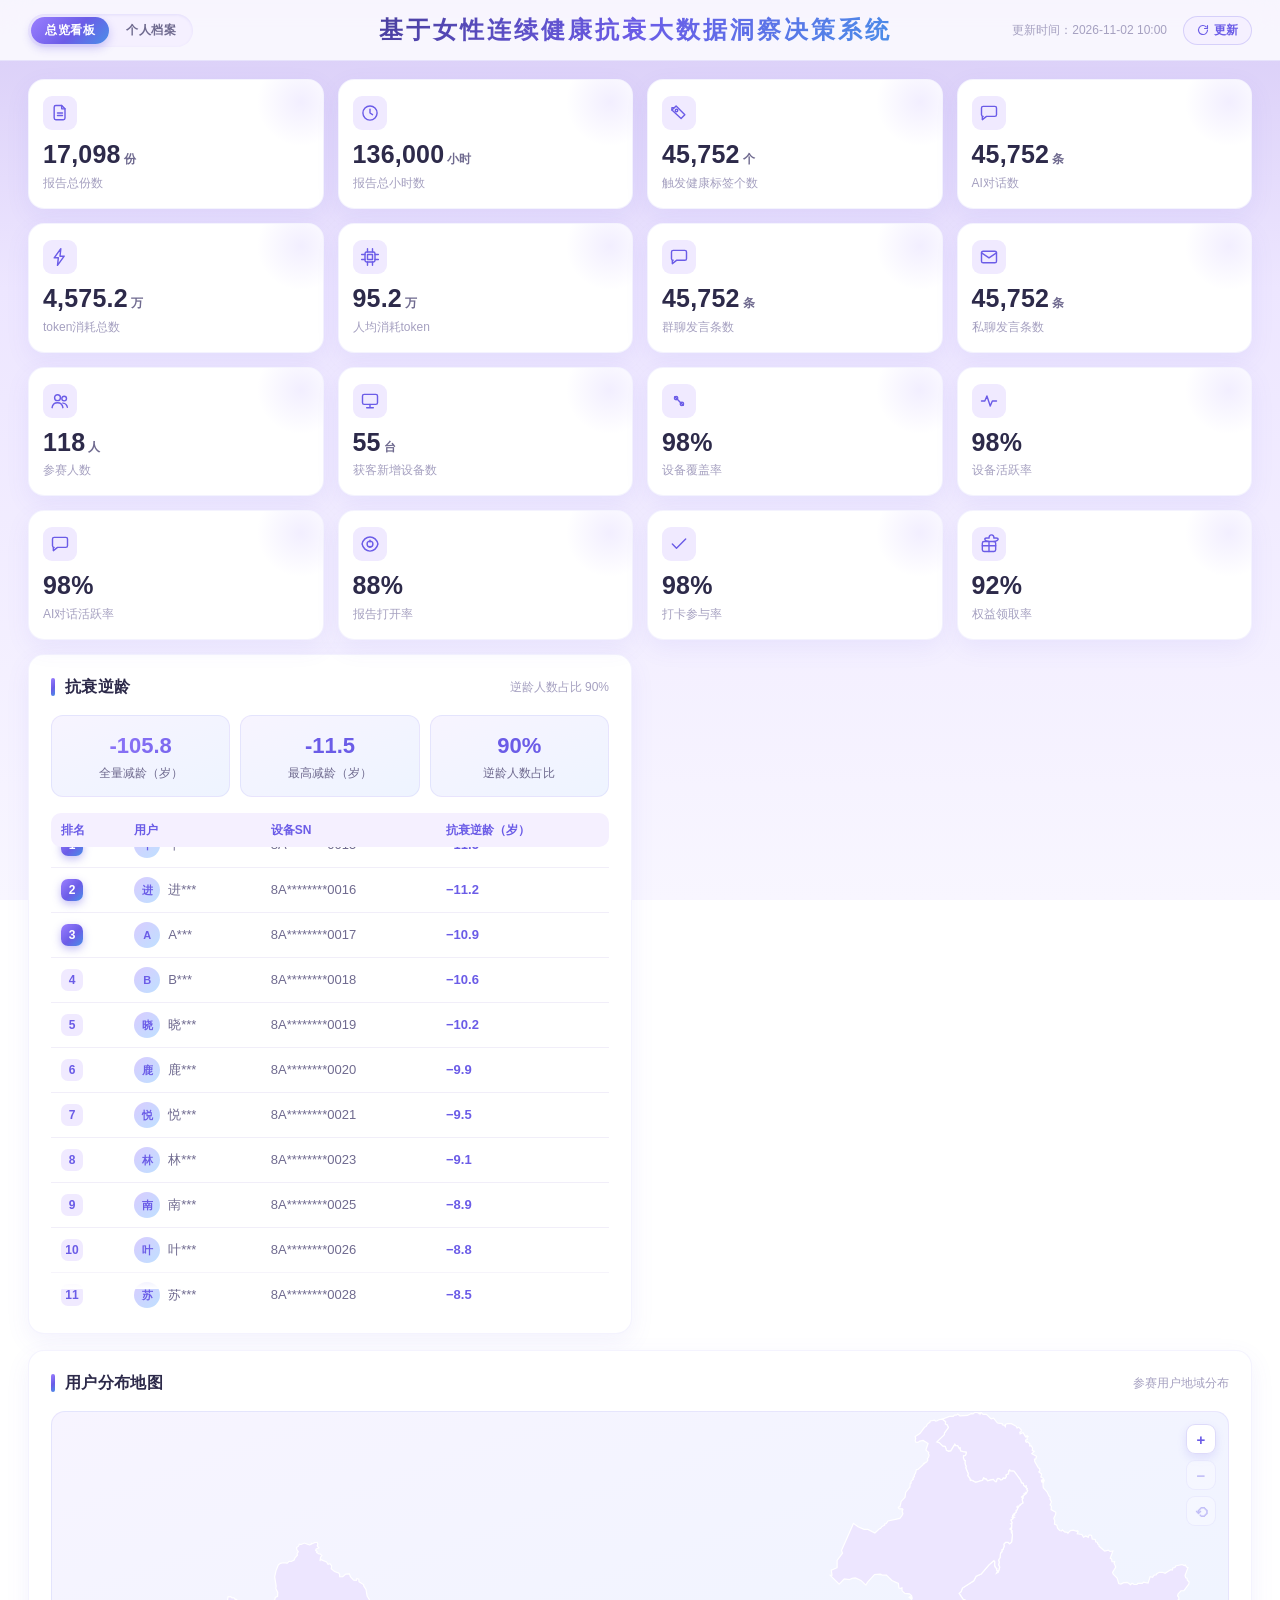
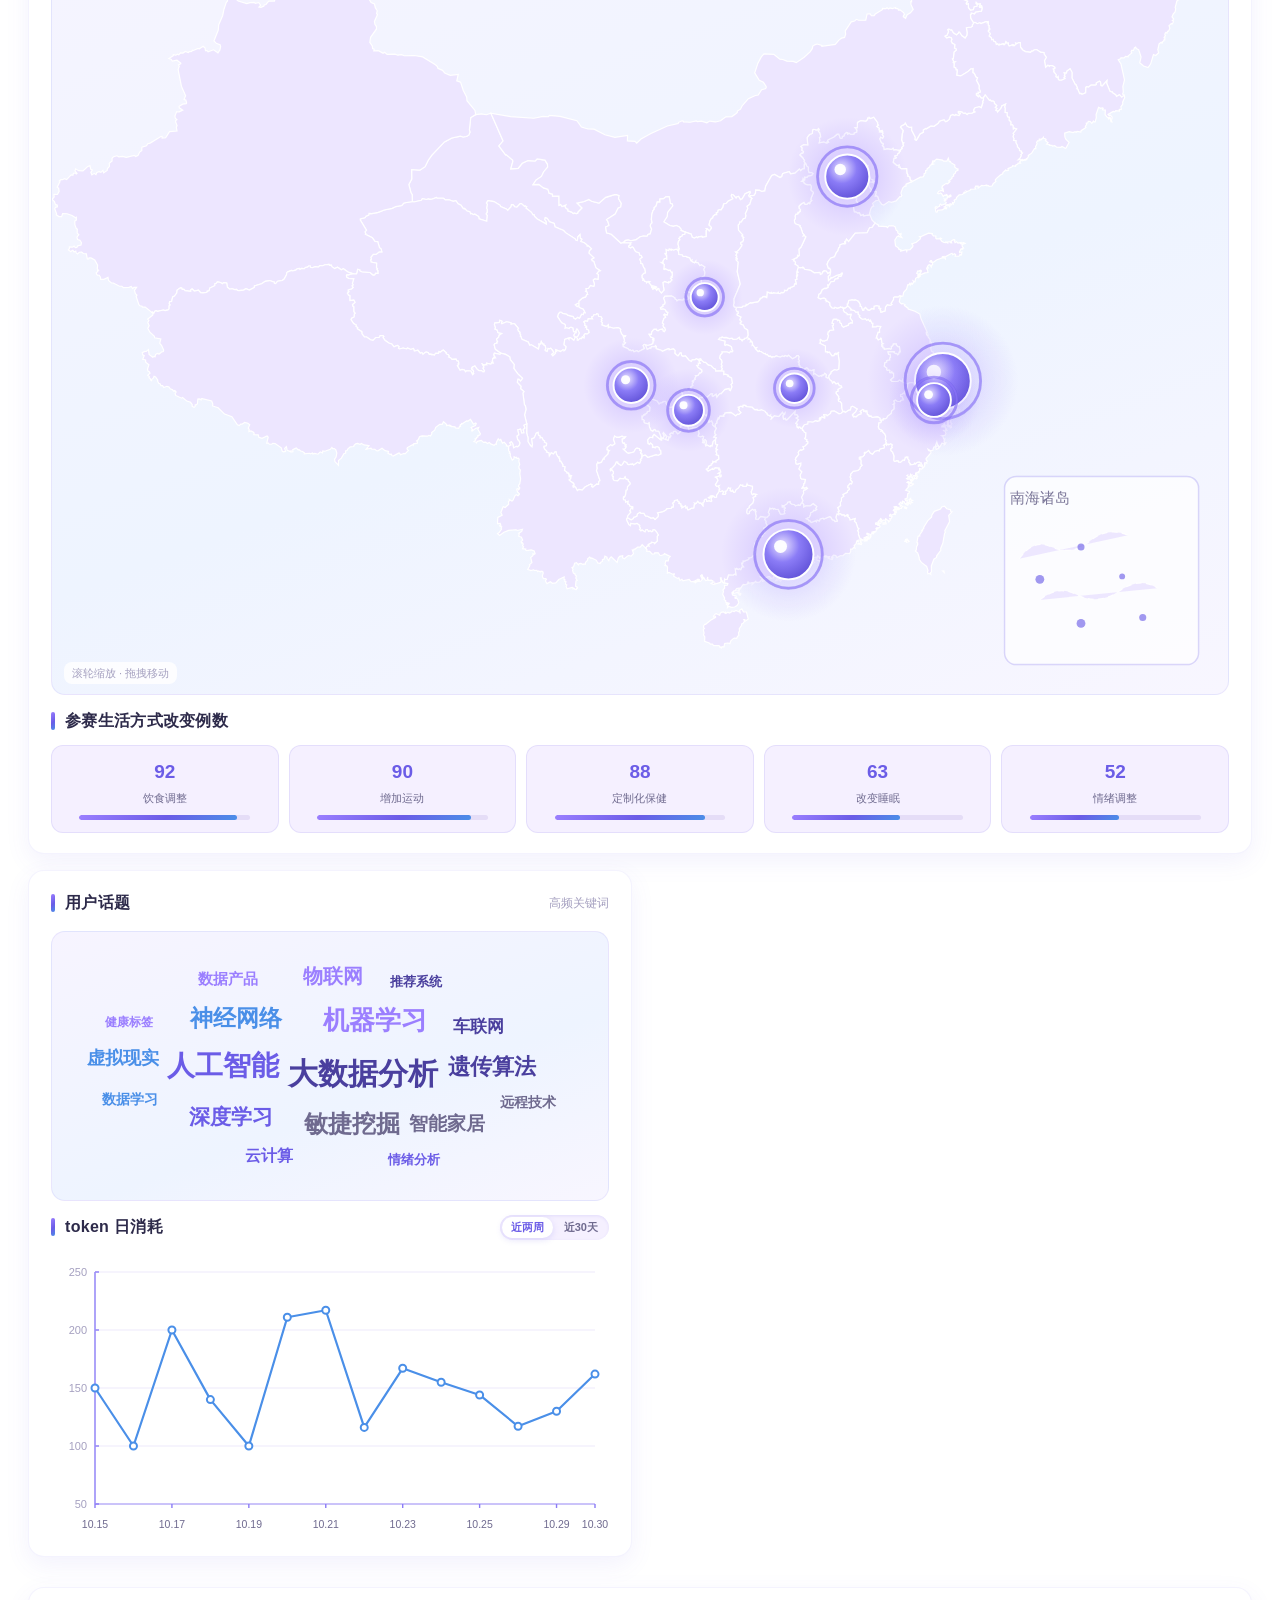
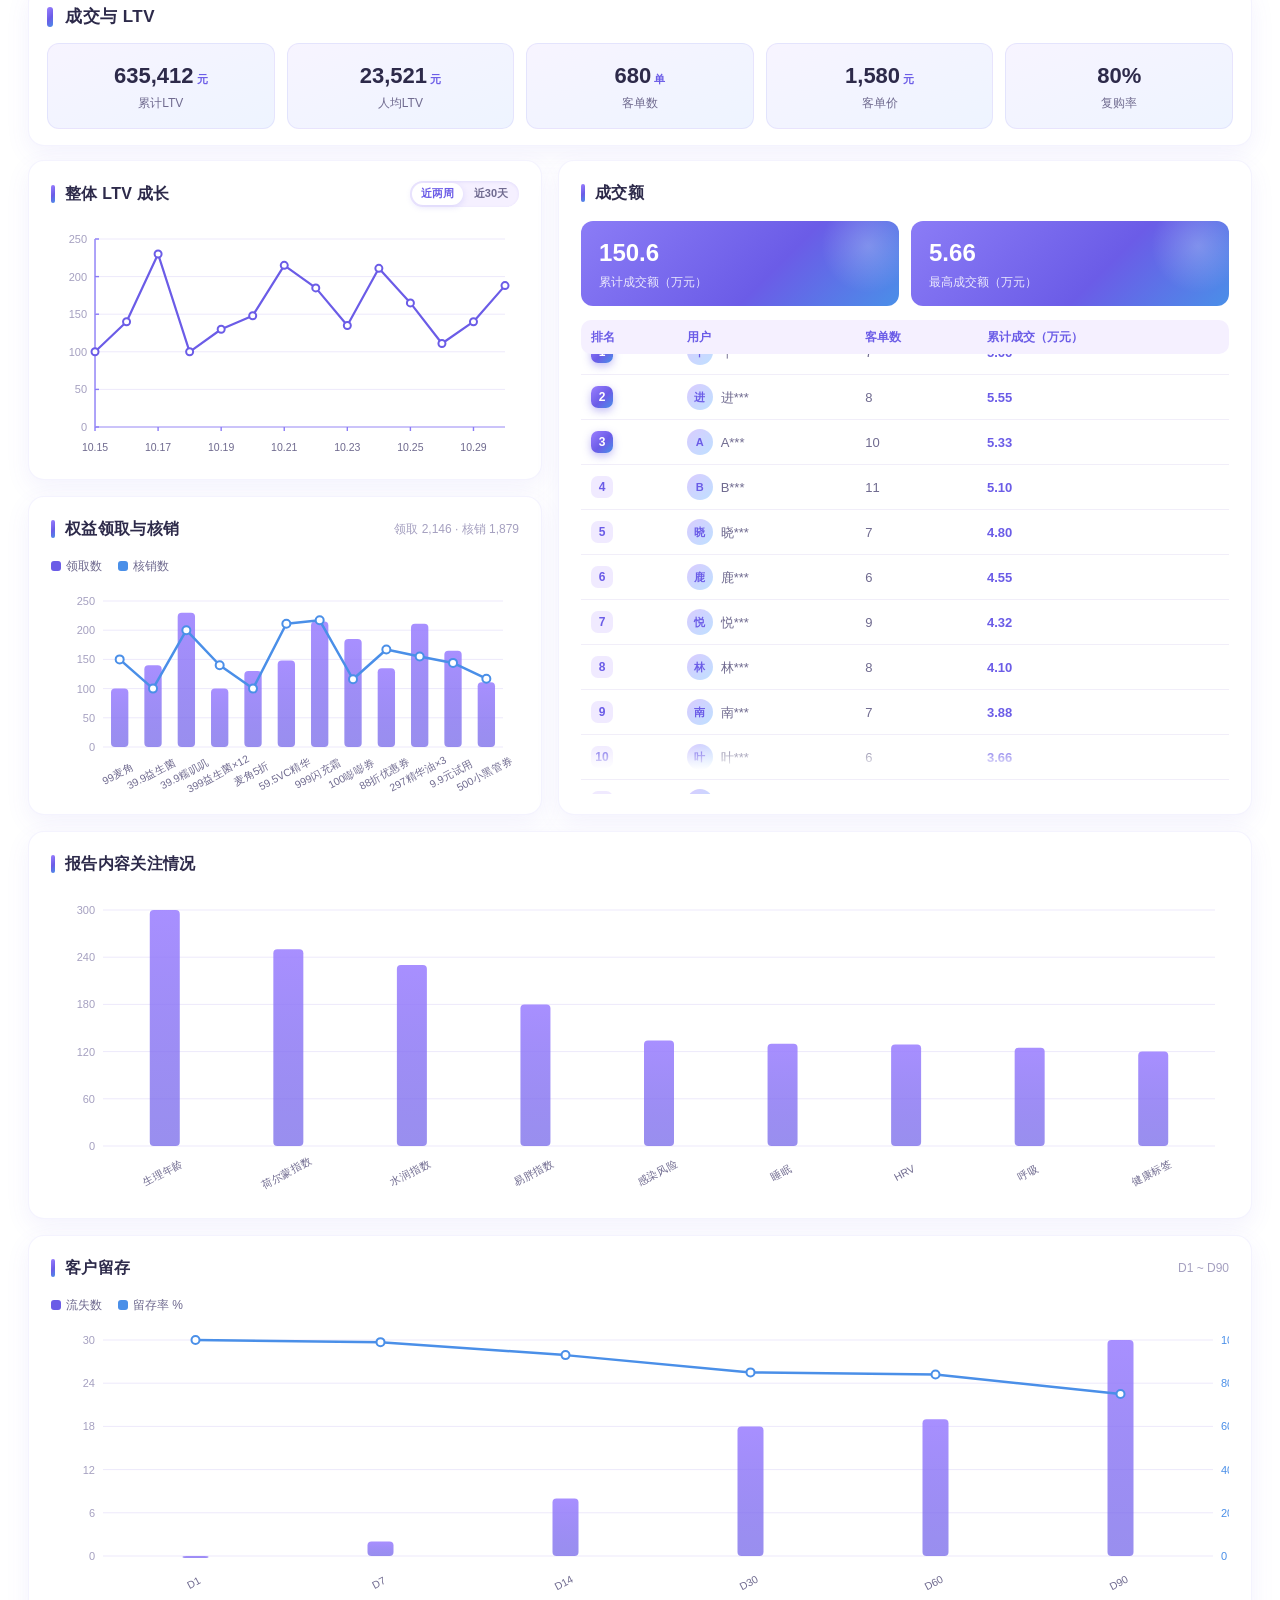
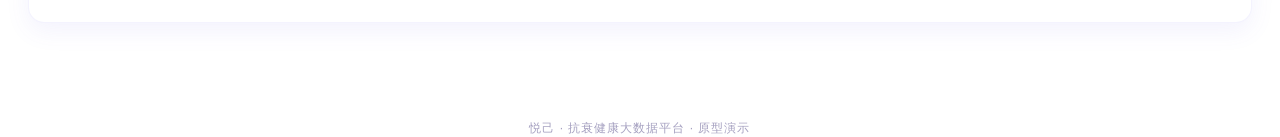
==== commit 4548b6da: "修改看板，增加个人词云图，修改部分显示小问题" ====
--- a/antiAgingCompetitionDataboard/competitionDataboard.html
+++ b/antiAgingCompetitionDataboard/competitionDataboard.html
@@ -3,7 +3,7 @@
 <head>
 <meta charset="utf-8">
 <meta name="viewport" content="width=device-width,initial-scale=1">
-<title>抗衰大赛看板 v3 · 精致版</title>
+<title>基于女性连续健康抗衰大数据洞察决策系统 </title>
 <style>
 :root{
   --primary:#6B5CE7;        /* 主紫 */
@@ -62,6 +62,13 @@
 .card-h .bar{width:4px;height:18px;border-radius:2px;background:var(--grad);}
 .card-h h3{font-size:16px;font-weight:700;color:var(--ink);letter-spacing:.3px;}
 .card-h .sub{margin-left:auto;font-size:12px;color:var(--ink-3);}
+/* 趋势图范围切换（近两周 / 近30天） */
+.range-sw{margin-left:auto;display:flex;gap:2px;padding:2px;border-radius:999px;background:var(--primary-bg);
+  box-shadow:inset 0 1px 3px rgba(107,92,231,.12);}
+.rs-btn{border:0;background:transparent;padding:3px 9px;border-radius:999px;font-size:11px;font-weight:600;
+  color:var(--ink-2);cursor:pointer;font-family:inherit;line-height:1.4;transition:all .2s;}
+.rs-btn:hover{color:var(--primary);}
+.rs-btn.active{background:#fff;color:var(--primary);box-shadow:0 2px 6px rgba(107,92,231,.18);}
 .sec-title{display:flex;align-items:center;gap:12px;margin:30px 0 16px;font-size:19px;font-weight:700;color:var(--ink);letter-spacing:.5px;}
 .sec-title::before{content:"";width:6px;height:20px;border-radius:3px;background:var(--grad);}
 .sec-title .hint{margin-left:auto;font-size:12px;font-weight:400;color:var(--ink-3);}
@@ -125,6 +132,8 @@
 .cnmap .city:hover .pin-core{filter:brightness(1.35);}
 .cnmap .city:hover .pin-glow{filter:brightness(1.5);}
 .cnmap .city:hover .city-label{fill:#6B5CE7;font-weight:700;}
+/* 城市名默认隐藏，仅通过悬停 tooltip 展示 */
+.cnmap .city-label{display:none;}
 @keyframes glow{0%,100%{transform:scale(1);opacity:.65}50%{transform:scale(1.22);opacity:.95}}
 @keyframes ring{0%{transform:scale(1);opacity:.6}70%,100%{transform:scale(2);opacity:0}}
 @keyframes core{0%,100%{transform:scale(1)}50%{transform:scale(1.1)}}
@@ -260,14 +269,35 @@
 .result-card.active{border-color:var(--primary);background:var(--primary-bg);box-shadow:0 6px 16px rgba(107,92,231,.18);}
 .result-card .rc-ava{width:38px;height:38px;border-radius:50%;object-fit:cover;border:1px solid rgba(107,92,231,.2);}
 .result-card b{font-size:13px;color:var(--ink);display:block;}
-.result-card span{font-size:11px;color:var(--ink-3);display:block;}
+.result-card span{font-size:10.5px;color:var(--ink-3);display:block;line-height:1.6;white-space:nowrap;}
 /* ============ 个人页：四列网格（等高新布局） ============ */
-.p-grid{display:grid;grid-template-columns:240px 1fr 1fr 1fr;grid-template-rows:auto 1fr;gap:16px;}
-.user-col{grid-row:1/3;position:relative;min-height:0;overflow:hidden;}
+.p-grid{display:grid;grid-template-columns:240px 1fr 1fr 1fr;grid-template-rows:auto 1fr;gap:16px;
+  transition:grid-template-columns .28s ease;}
+.user-col{grid-row:1/3;position:relative;min-height:0;overflow:hidden;transition:padding .28s ease;}
+/* 用户列表折叠成 44px 竖条 */
+.collapse-btn{width:20px;height:20px;margin-left:8px;padding:0;border:0;border-radius:6px;background:var(--primary-bg);
+  color:var(--primary);font-size:13px;font-weight:700;line-height:1;cursor:pointer;font-family:inherit;
+  display:flex;align-items:center;justify-content:center;transition:all .2s;flex:0 0 auto;}
+.collapse-btn:hover{background:var(--grad);color:#fff;}
+.user-rail{display:none;}
+.p-grid.users-collapsed{grid-template-columns:48px 1fr 1fr 1fr;}
+.p-grid.users-collapsed .user-col{padding:12px 0;cursor:pointer;display:flex;align-items:center;justify-content:center;}
+.p-grid.users-collapsed .user-col .card-h,
+.p-grid.users-collapsed .user-col .result-list{display:none;}
+.p-grid.users-collapsed .user-rail{display:flex;flex-direction:column;align-items:center;justify-content:center;gap:10px;
+  width:100%;height:100%;}
+.user-rail .rail-arrow{width:24px;height:24px;border-radius:50%;background:var(--primary-light);color:var(--primary);
+  display:flex;align-items:center;justify-content:center;font-size:13px;font-weight:700;flex:0 0 auto;}
+.user-rail .rail-txt{writing-mode:vertical-rl;letter-spacing:2px;font-size:13px;font-weight:700;color:var(--ink);}
+.p-grid.users-collapsed .user-col:hover{background:#FCFAFF;}
 .info-card{grid-column:2/4;}
-.avatar-card2{grid-column:2;}
-.token-card{grid-column:3;}
-.age-card{grid-row:1/3;grid-column:4;}
+.avatar-card2{grid-column:2;display:flex;flex-direction:column;}
+
+.col-stack{grid-column:3;grid-row:2;display:grid;grid-template-rows:auto 240px;gap:16px;min-height:0;}
+.topic-card{display:flex;flex-direction:column;min-height:0;}
+.topic-cloud{position:relative;flex:1;min-height:0;overflow:hidden;}
+.topic-cloud span{position:absolute;white-space:nowrap;line-height:1.1;}
+.age-card{grid-row:1/3;grid-column:4;display:flex;flex-direction:column;}
 .info-inner{display:flex;flex-direction:column;gap:14px;}
 .user-col .result-list{position:absolute;left:22px;right:22px;top:56px;bottom:20px;margin:0;display:block;
   overflow-y:auto;padding-right:4px;scrollbar-width:thin;scrollbar-color:#D8CCF7 transparent;}
@@ -281,19 +311,21 @@
 .result-card.active{border-color:var(--primary);background:var(--primary-bg);box-shadow:0 6px 16px rgba(107,92,231,.18);}
 .result-card .rc-ava{width:38px;height:38px;border-radius:50%;object-fit:cover;border:1px solid rgba(107,92,231,.2);flex:0 0 auto;}
 .result-card b{font-size:13px;color:var(--ink);display:block;}
-.result-card span{font-size:11px;color:var(--ink-3);display:block;}
+.result-card span{font-size:10.5px;color:var(--ink-3);display:block;line-height:1.6;white-space:nowrap;}
 .avatar-card{background:linear-gradient(160deg,#F7F4FF 0%,#EEF4FF 60%,#F8F6FF 100%);border:1px solid rgba(107,92,231,.1);
   border-radius:18px;padding:16px;}
 .avatar-badges{display:flex;gap:8px;justify-content:center;margin:4px 0 10px;flex-wrap:wrap;}
 .avatar-badges span{font-size:12px;font-weight:600;padding:5px 12px;border-radius:999px;background:#fff;color:var(--primary);
   border:1px solid rgba(107,92,231,.16);box-shadow:0 2px 6px rgba(107,92,231,.08);}
-.avatar-stage{position:relative;width:100%;height:400px;}
-.avatar-img{position:absolute;left:50%;top:50%;transform:translate(-50%,-50%);height:370px;width:auto;border-radius:16px;
+.avatar-stage{position:relative;width:100%;flex:1;min-height:400px;}
+.avatar-img{position:absolute;left:50%;top:50%;transform:translate(-50%,-50%);height:calc(100% - 24px);width:auto;max-width:100%;border-radius:16px;
   box-shadow:0 12px 32px rgba(107,92,231,.2);}
-.orbit{position:absolute;display:flex;flex-direction:column;gap:6px;animation:floatY 4.5s ease-in-out infinite;}
+.orbit{position:absolute;display:flex;flex-direction:column;gap:6px;animation:floatY 4.5s ease-in-out infinite;
+  transform:translateX(var(--tx,0)) rotate(var(--rot,0deg));}
 .orbit:nth-child(odd){animation-delay:-2.2s;}
 .orbit:nth-child(3n){animation-delay:-3.4s;}
-@keyframes floatY{0%,100%{transform:translateY(0);opacity:.85}50%{transform:translateY(-7px);opacity:1}}
+@keyframes floatY{0%,100%{transform:translateX(var(--tx,0)) translateY(0) rotate(var(--rot,0deg));opacity:.85}
+  50%{transform:translateX(var(--tx,0)) translateY(-7px) rotate(var(--rot,0deg));opacity:1}}
 .o-tag{font-size:11px;font-weight:600;padding:5px 10px;border-radius:999px;white-space:nowrap;box-shadow:0 3px 8px rgba(0,0,0,.06);}
 .o-tag.warn{background:#FFF4E6;color:#D97706;border:1px solid rgba(245,158,11,.35);}
 .o-tag.good{background:#EEF4FF;color:#2563EB;border:1px solid rgba(59,130,246,.3);}
@@ -315,16 +347,16 @@
 .report-kpis .rk{background:var(--primary-bg);border:1px solid rgba(107,92,231,.1);border-radius:var(--radius-sm);padding:12px;text-align:center;}
 .report-kpis .rk b{display:block;font-size:20px;font-weight:800;color:var(--primary);font-variant-numeric:tabular-nums;}
 .report-kpis .rk span{font-size:11px;color:var(--ink-2);}
-.heat-wrap{position:relative;width:100%;margin:8px 0 0;}
+.heat-wrap{position:relative;width:100%;margin:8px 0 0;flex:0 0 auto;}
 .heat-months{display:flex;gap:4px;margin-left:26px;margin-bottom:3px;height:15px;}
 .heat-months .hm{flex:1 1 0;min-width:0;position:relative;}
 .heat-months .hm span{position:absolute;left:2px;top:0;font-size:10px;color:var(--ink-3);line-height:15px;white-space:nowrap;}
-.heat-grid{display:flex;align-items:stretch;}
+.heat-grid{display:flex;align-items:stretch;flex:0 0 auto;}
 .heat-days{display:grid;grid-template-rows:repeat(7,1fr);gap:4px;width:18px;flex:0 0 auto;margin-right:8px;}
 .heat-days i{font-size:11px;color:var(--ink-3);font-style:normal;line-height:1;display:flex;align-items:center;justify-content:flex-end;}
 .heat-cols{display:flex;gap:4px;flex:1;min-width:0;position:relative;}
 .heat-col{display:flex;flex-direction:column;gap:4px;flex:1 1 0;min-width:0;}
-.heat-cell{width:100%;aspect-ratio:1/1;border-radius:5px;flex:0 0 auto;cursor:pointer;}
+.heat-cell{width:100%;aspect-ratio:1/1;flex:0 0 auto;border-radius:5px;cursor:pointer;}
 .heat-cell.l0{background:#F1EEF9;border:1px solid #E6E1F5;}
 .heat-cell.l1{background:#CDE8D8;}
 .heat-cell.l2{background:#2FA36B;}
@@ -360,7 +392,7 @@
         <button class="ps-btn" data-page="personal">个人档案</button>
       </nav>
     </div>
-    <h1 class="tb-title">悦己 · 抗衰健康大数据平台</h1>
+    <h1 class="tb-title">基于女性连续健康抗衰大数据洞察决策系统 </h1>
     <div class="tb-right">
       <span class="update-time" id="update-time">更新时间：2026-11-02 10:00</span>
       <button class="refresh-btn" id="refresh-btn">
@@ -408,7 +440,8 @@
     <div class="card">
       <div class="card-h"><span class="bar"></span><h3>用户话题</h3><span class="sub">高频关键词</span></div>
       <div class="wordcloud" id="wordcloud"></div>
-      <div class="card-h"><span class="bar"></span><h3>token 日消耗</h3><span class="sub">近两周</span></div>
+      <div class="card-h"><span class="bar"></span><h3>token 日消耗</h3>
+        <div class="range-sw" data-chart="token"><button class="rs-btn active" data-n="14">近两周</button><button class="rs-btn" data-n="30">近30天</button></div></div>
       <div class="chart" id="chart-token"></div>
     </div>
   </div>
@@ -423,7 +456,8 @@
       <div class="ltv-row">
         <div class="ltv-stack">
           <div class="card">
-            <div class="card-h"><span class="bar"></span><h3>整体 LTV 成长</h3><span class="sub">近两周</span></div>
+            <div class="card-h"><span class="bar"></span><h3>整体 LTV 成长</h3>
+              <div class="range-sw" data-chart="ltv"><button class="rs-btn active" data-n="14">近两周</button><button class="rs-btn" data-n="30">近30天</button></div></div>
             <div class="chart chart-block" id="chart-ltv"></div>
           </div>
           <div class="card">
@@ -481,9 +515,13 @@
   <!-- 四列网格主体 -->
   <div class="p-grid">
 
-    <div class="card user-col">
-      <div class="card-h"><span class="bar"></span><h3>用户列表</h3><span class="sub" id="u-count">7 人</span></div>
+    <div class="card user-col" id="user-col">
+      <div class="card-h"><span class="bar"></span><h3>用户列表</h3><span class="sub" id="u-count">7 人</span>
+        <button class="collapse-btn" id="btn-collapse-users" type="button" title="收起列表" aria-label="收起列表">‹</button></div>
       <div class="result-list" id="result-list"></div>
+      <div class="user-rail" aria-label="展开用户列表">
+        <span class="rail-arrow">›</span><span class="rail-txt">用户列表</span>
+      </div>
     </div>
 
     <div class="card info-card">
@@ -491,7 +529,7 @@
       <div class="info-inner">
         <div class="user-head" style="margin-bottom:0">
           <img class="cat-ava" src="[data-uri]" alt="头像">
-          <b id="u-name">心*****</b><div class="uh-div"></div><div class="uh-item"><span>加入时间</span><b id="u-join">2026-10-15</b></div><div class="uh-item"><span>设备SN</span><b id="u-sn">8A129B610022</b></div><div class="uh-item"><span>手机号码</span><b id="u-phone">123****1234</b></div>
+          <b id="u-name">心*****</b><div class="uh-div"></div><div class="uh-item"><span>参赛时间</span><b id="u-join">2026-10-15</b></div><div class="uh-item"><span>设备SN</span><b id="u-sn">8A129B610022</b></div><div class="uh-item"><span>手机号码</span><b id="u-phone">123****1234</b></div>
         </div>
         <div class="contact-card" style="margin-top:0">
           <h4>企微服务</h4>
@@ -509,15 +547,23 @@
       </div>
     </div>
 
-    <div class="card token-card">
-      <div class="card-h"><span class="bar"></span><h3>token 日消耗</h3><span class="sub">近两周</span></div>
-      <div class="chart" id="chart-token-p"></div>
-      <div class="card-h"><span class="bar"></span><h3>成交与 LTV</h3></div>
-      <div class="deal3" id="deal3"></div>
+    <div class="col-stack">
+      <div class="card token-card">
+        <div class="card-h"><span class="bar"></span><h3>token 日消耗</h3>
+          <div class="range-sw" data-chart="tokenP"><button class="rs-btn active" data-n="14">近两周</button><button class="rs-btn" data-n="30">近30天</button></div></div>
+        <div class="chart" id="chart-token-p"></div>
+        <div class="card-h"><span class="bar"></span><h3>成交与 LTV</h3></div>
+        <div class="deal3" id="deal3"></div>
+      </div>
+      <div class="card topic-card">
+        <div class="card-h"><span class="bar"></span><h3>用户话题云</h3><span class="sub">近 30 天</span></div>
+        <div class="topic-cloud" id="topic-cloud"></div>
+      </div>
     </div>
 
     <div class="card age-card">
-      <div class="card-h"><span class="bar"></span><h3>生理年龄</h3><span class="sub">今日 vs 基准</span></div>
+      <div class="card-h"><span class="bar"></span><h3>生理年龄</h3>
+        <div class="range-sw" data-chart="ageP"><button class="rs-btn active" data-n="14">近两周</button><button class="rs-btn" data-n="30">近30天</button></div></div>
       <div class="metric3" style="margin-bottom:12px">
         <div class="m grad"><b id="max-age">-5.5</b><span>最高减龄（岁）</span></div>
         <div class="m"><b id="rate-age">90%</b><span>减龄天数占比</span></div>
@@ -739,18 +785,20 @@
   });
   el.innerHTML = html;
 }
-/* 词云 */
-function renderWordCloud(){
-  var el = document.getElementById('wordcloud');
-  if(!el) return;
+/* 通用词云排布：黄金角锚点 + 螺旋找空位 + 矩形碰撞检测 */
+function layoutCloud(el, words, opt){
+  if(!el || !words || !words.length) return;
+  opt = opt || {};
   var W = el.clientWidth||520, H = el.clientHeight||270;
-  var k = Math.min(1, W/560);
-  var colors = ['#4A3F9E','#6B5CE7','#9B7FFF','#6F6A8F','#4A8FE8'];
-  var sizes = [30,28,26,24,23,22,21,20,19,18,17,16,15,14,14,13,13,12];
+  var k = opt.k!=null ? opt.k : Math.min(1, W/560);
+  var sx = opt.spreadX||0.42, sy = opt.spreadY||0.34;
+  var gap = opt.gap!=null ? opt.gap : 8;
+  var colors = opt.colors||['#4A3F9E','#6B5CE7','#9B7FFF','#6F6A8F','#4A8FE8'];
+  var sizes = opt.sizes||[30,28,26,24,23,22,21,20,19,18,17,16,15,14,14,13,13,12];
   var placed = [];
   el.innerHTML = '';
   /* 由大到小螺旋排布，真实测量文字尺寸避免重叠 */
-  DATA.words.forEach(function(w, idx){
+  words.forEach(function(w, idx){
     var span = document.createElement('span');
     span.textContent = w;
     var base = Math.round((sizes[idx]||14)*k);
@@ -765,9 +813,9 @@
       var iw = Math.ceil(span.offsetWidth), ih = Math.ceil(span.offsetHeight);
       /* 按黄金角在整块画布上分散锚点，再由锚点向外螺旋寻找空位 */
       var aa = idx*2.39996 + 0.55;
-      var rr = Math.sqrt((idx+0.5)/DATA.words.length);
-      var ax = W/2 + Math.cos(aa)*rr*W*0.42;
-      var ay = H/2 + Math.sin(aa)*rr*H*0.34;
+      var rr = Math.sqrt((idx+0.5)/words.length);
+      var ax = W/2 + Math.cos(aa)*rr*W*sx;
+      var ay = H/2 + Math.sin(aa)*rr*H*sy;
       var cx = ax - iw/2, cy = ay - ih/2;
       for(var step=0; step<600; step++){
         var ang = step*0.5 + idx;
@@ -778,7 +826,7 @@
         var free = true;
         for(var j=0;j<placed.length;j++){
           var p = placed[j];
-          if(x < p.x+p.w+8 && x+iw+8 > p.x && y < p.y+p.h+8 && y+ih+8 > p.y){ free=false; break; }
+          if(x < p.x+p.w+gap && x+iw+gap > p.x && y < p.y+p.h+gap && y+ih+gap > p.y){ free=false; break; }
         }
         if(free){
           span.style.left = x+'px';
@@ -791,6 +839,34 @@
       }
     }
     if(!ok) el.removeChild(span);
+  });
+}
+/* 总览词云 */
+function renderWordCloud(){
+  layoutCloud(document.getElementById('wordcloud'), DATA.words);
+}
+/* 单用户话题云 */
+var TOPIC_EXTRA = ['抗衰','睡眠','情绪','护肤','饮食','运动','压力','补水','代谢','内分泌'];
+function userTopics(u){
+  var list = [], seen = {}, n = Math.max(u.warnTags.length, u.goodTags.length);
+  for(var i=0;i<n;i++){
+    [u.warnTags[i], u.goodTags[i]].forEach(function(t){
+      if(t && !seen[t]){ seen[t]=1; list.push(t); }
+    });
+  }
+  TOPIC_EXTRA.forEach(function(t){
+    if(!seen[t]){ seen[t]=1; list.push(t); }
+  });
+  return list.slice(0,20);
+}
+function renderTopicCloud(u){
+  var el = document.getElementById('topic-cloud');
+  if(!el || !u) return;
+  var W = el.clientWidth||400;
+  layoutCloud(el, userTopics(u), {
+    k: Math.min(1, W/430),
+    sizes:[26,24,23,21,20,19,18,17,16,15,15,14,14,13,13,12,12,11,11,10],
+    spreadX:0.42, spreadY:0.33, gap:6
   });
 }
 
@@ -904,7 +980,8 @@
     var x=P.l+iw*i/n+iw/n/2-bw/2, y=P.t+ih-(v/maxB)*ih, h=ih*(v/maxB);
     html+='<rect class="pt" data-tip="'+labels[i]+'：'+v+'" x="'+x+'" y="'+y+'" width="'+bw+'" height="'+Math.max(h,2)+'" rx="4" fill="url(#'+gradId+')" opacity=".92"><title>'+labels[i]+' '+v+'</title></rect>';
   });
-  var pts=lineData.map(function(v,i){return (P.l+iw*i/(n-1))+','+(P.t+ih-(v/maxL)*ih);});
+  /* 折线点与柱子、横轴标签统一取每个分类格的中心，避免横向错位 */
+  var pts=lineData.map(function(v,i){return (P.l+iw*i/n+iw/n/2)+','+(P.t+ih-(v/maxL)*ih);});
   html+='<polyline points="'+pts.join(' ')+'" fill="none" stroke="#4A8FE8" stroke-width="2.5" stroke-linejoin="round"/>';
   pts.forEach(function(p,i){
     var xy=p.split(','); var v=lineData[i];
@@ -1166,7 +1243,10 @@
     var idx = USERS.indexOf(u);
     html += '<div class="result-card'+(idx===currentU?' active':'')+'" data-u="'+idx+'">'+
       '<img class="rc-ava" src="'+catSrc+'" alt="">'+
-      '<div><b>'+u.name+'</b><span>SN：'+u.sn+'</span><span>'+u.phone+' · '+u.join+'</span></div></div>';
+      '<div class="rc-info"><b>'+u.name+'</b>'+
+      '<span>手机号：'+u.phone+'</span>'+
+      '<span>SN：'+u.sn+'</span>'+
+      '<span>参赛时间：'+u.join+'</span></div></div>';
   });
   if(!shown.length){ html = '<div style="font-size:12px;color:var(--ink-3);padding:14px;text-align:center">未找到匹配用户</div>'; }
   el.innerHTML = html;
@@ -1204,22 +1284,28 @@
   badges.innerHTML = [u.age, u.body, u.bmi].map(function(b){return '<span>'+b+'</span>';}).join('');
   var stage = document.getElementById('avatar-stage');
   var old = stage.querySelectorAll('.orbit'); for(var i=0;i<old.length;i++) old[i].remove();
-  var pos = [
-    {left:'50%', top:'0', x:'-50%'}, {right:'0', top:'10%', x:'0'},
-    {right:'0', top:'42%', x:'0'},   {right:'0', bottom:'8%', x:'0'},
-    {left:'50%', bottom:'0', x:'-50%'}, {left:'0', bottom:'8%', x:'0'},
-    {left:'0', top:'42%', x:'0'},    {left:'0', top:'10%', x:'0'}
-  ];
-  for(var i=0;i<8;i++){
-    var orb = document.createElement('div');
-    orb.className = 'orbit';
-    var st = 'left:'+pos[i].left+';top:'+pos[i].top+';right:'+pos[i].right+';bottom:'+pos[i].bottom+';transform:translateX('+pos[i].x+');';
-    orb.style.cssText = st;
-    var tags = '<span class="o-tag warn">'+u.warnTags[i%u.warnTags.length]+'</span>'+
-               '<span class="o-tag good">'+u.goodTags[i%u.goodTags.length]+'</span>';
-    orb.innerHTML = tags;
-    stage.appendChild(orb);
-  }
+  /* 左右各 8 个独立标签，高度与左右缩进各不相同，像参考图那样散落在人物周围 */
+  var leftSlots  = [{l:8,t:11},{l:34,t:22},{l:-2,t:32},{l:18,t:43},{l:6,t:52},{l:46,t:61},{l:12,t:70},{l:60,t:81}];
+  var rightSlots = [{r:30,t:8},{r:6,t:19},{r:44,t:30},{r:-4,t:41},{r:62,t:50},{r:10,t:59},{r:36,t:69},{r:-8,t:79}];
+  /* 左侧以提醒标签为主、右侧以改善标签为主，保持橙/蓝的视觉分布 */
+  var leftItems  = u.warnTags.slice(0,6).concat(u.goodTags.slice(0,2)).map(function(t,i){ return {t:t, cls:i<6?'warn':'good'}; });
+  var rightItems = u.warnTags.slice(6,8).concat(u.goodTags.slice(2,8)).map(function(t,i){ return {t:t, cls:i<2?'warn':'good'}; });
+  var idx = 0;
+  function place(slots, items){
+    slots.forEach(function(s, i){
+      var it = items[i]; if(!it) return;
+      var orb = document.createElement('div');
+      orb.className = 'orbit';
+      orb.style.cssText = (s.l!=null ? 'left:'+s.l+'px;' : 'right:'+s.r+'px;')+'top:'+s.t+'%;';
+      orb.style.animationDuration = (4+(idx%4)*0.6)+'s';
+      orb.style.animationDelay = (-(idx*0.45))+'s';
+      orb.innerHTML = '<span class="o-tag '+it.cls+'">'+it.t+'</span>';
+      stage.appendChild(orb);
+      idx++;
+    });
+  }
+  place(leftSlots, leftItems);
+  place(rightSlots, rightItems);
 }
 
 /* 报告活跃热力图（12 周 × 7 天，悬停显示日期与状态） */
@@ -1286,13 +1372,32 @@
   cols.onmouseleave = function(){ tip.classList.remove('on'); };
 }
 
+/* ==================== 趋势图范围切换 ==================== */
+var DATES30 = (function(){ var a=[]; for(var d=1;d<=30;d++) a.push('10.'+(d<10?'0':'')+d); return a; })();
+/* 向前补足到 30 天，末段保持与近两周完全一致，切换时曲线不会被拉伸变形 */
+function expandTo30(arr, dec){
+  var need = 30-arr.length, first = arr[0], out = [];
+  for(var i=need;i>0;i--){
+    var k = 1 + (((i*7)%9)-4)/40;   /* 首值附近 ±10% 的微幅波动 */
+    out.push(dec ? +(first*k).toFixed(dec) : Math.round(first*k));
+  }
+  return out.concat(arr);
+}
+function rangeOf(key){
+  var b = document.querySelector('.range-sw[data-chart="'+key+'"] .rs-btn.active');
+  return b ? +b.dataset.n : 14;
+}
+function trendLabels(key, base){ return rangeOf(key)===30 ? DATES30 : base; }
+function trendData(key, arr, dec){ return rangeOf(key)===30 ? expandTo30(arr, dec) : arr; }
+
 /* 个人页图表 */
 function renderPersonalCharts(u){
-  lineChart(document.getElementById('chart-token-p'), DATA.dates,
-    [{name:'消耗', data:u.token, color:'#4A8FE8', area:true}], {h:280});
-  lineChart(document.getElementById('chart-age-p'), DATA.ageDates,
-    [{name:'今日', data:u.ageToday, color:'#4A8FE8'},
-     {name:'基准', data:u.ageBase, color:'#10B981'}], {h:235, min:20, max:50});
+  lineChart(document.getElementById('chart-token-p'), trendLabels('tokenP', DATA.dates),
+    [{name:'消耗', data:trendData('tokenP', u.token), color:'#4A8FE8', area:true}], {h:150});
+  lineChart(document.getElementById('chart-age-p'), trendLabels('ageP', DATA.ageDates),
+    [{name:'今日', data:trendData('ageP', u.ageToday, 1), color:'#4A8FE8'},
+     {name:'基准', data:trendData('ageP', u.ageBase, 1), color:'#10B981'}], {h:300, min:20, max:50});
+  renderTopicCloud(u);
 }
 
 /* 搜索与重置 */
@@ -1319,18 +1424,20 @@
     this.classList.add('active');
     document.querySelectorAll('.page').forEach(function(p){p.classList.remove('active');});
     document.getElementById('page-'+pg).classList.add('active');
-    document.querySelector('.tb-title').textContent = pg==='overview' ? '悦己 · 抗衰健康大数据平台' : '知愈 · 个人数字孪生平台';
+    document.querySelector('.tb-title').textContent = pg==='overview' ? '基于女性连续健康抗衰大数据洞察决策系统 ' : '悦己 · 个人健康生命档案';
     window.scrollTo(0,0);
     setTimeout(renderCharts,60);
   });
 });
 function renderCharts(){
   if(document.getElementById('page-overview').classList.contains('active')){
-    lineChart(document.getElementById('chart-ltv'), DATA.dates, [{name:'LTV',data:DATA.ltvTrend,color:'#6B5CE7',area:true}], {h:236});
+    lineChart(document.getElementById('chart-ltv'), trendLabels('ltv', DATA.dates),
+      [{name:'LTV',data:trendData('ltv', DATA.ltvTrend),color:'#6B5CE7',area:true}], {h:236});
     dualChart(document.getElementById('chart-benefit'), DATA.benefitLabels, DATA.benefitGet, DATA.benefitUse, {h:210});
     vBar(document.getElementById('chart-attention'), DATA.attention, DATA.attentionV, {h:300});
     dualChart(document.getElementById('chart-retention'), DATA.retentionD, DATA.retentionLoss, DATA.retentionRate, {h:280, leftMax:30, rightMax:100});
-    lineChart(document.getElementById('chart-token'), DATA.dates, [{name:'消耗',data:DATA.tokenTrend,color:'#4A8FE8',area:true}], {h:280, min:50});
+    lineChart(document.getElementById('chart-token'), trendLabels('token', DATA.dates),
+      [{name:'消耗',data:trendData('token', DATA.tokenTrend),color:'#4A8FE8',area:true}], {h:280, min:50});
   }else{
     renderPersonalCharts(USERS[currentU]);
   }
@@ -1359,6 +1466,32 @@
 });
 renderResultList(null);
 selectUser(0);
+/* 趋势图范围切换 */
+document.querySelectorAll('.range-sw').forEach(function(sw){
+  sw.addEventListener('click', function(e){
+    var btn = e.target.closest('.rs-btn');
+    if(!btn || btn.classList.contains('active')) return;
+    sw.querySelectorAll('.rs-btn').forEach(function(b){ b.classList.toggle('active', b===btn); });
+    var k = sw.dataset.chart;
+    if(k==='tokenP' || k==='ageP') renderPersonalCharts(USERS[currentU]);
+    else renderCharts();
+  });
+});
+/* 用户列表折叠 / 展开：折叠成左侧窄条，宽度变化后重绘个人页图表 */
+(function(){
+  var grid = document.querySelector('.p-grid');
+  var col = document.getElementById('user-col');
+  function setCollapsed(v){
+    grid.classList.toggle('users-collapsed', v);
+    setTimeout(function(){ renderPersonalCharts(USERS[currentU]); }, 300);
+  }
+  document.getElementById('btn-collapse-users').addEventListener('click', function(e){
+    e.stopPropagation(); setCollapsed(true);
+  });
+  col.addEventListener('click', function(){
+    if(grid.classList.contains('users-collapsed')) setCollapsed(false);
+  });
+})();
 /* 更新按钮交互 */
 document.getElementById('refresh-btn').addEventListener('click', function(){
   var t = document.getElementById('update-time');
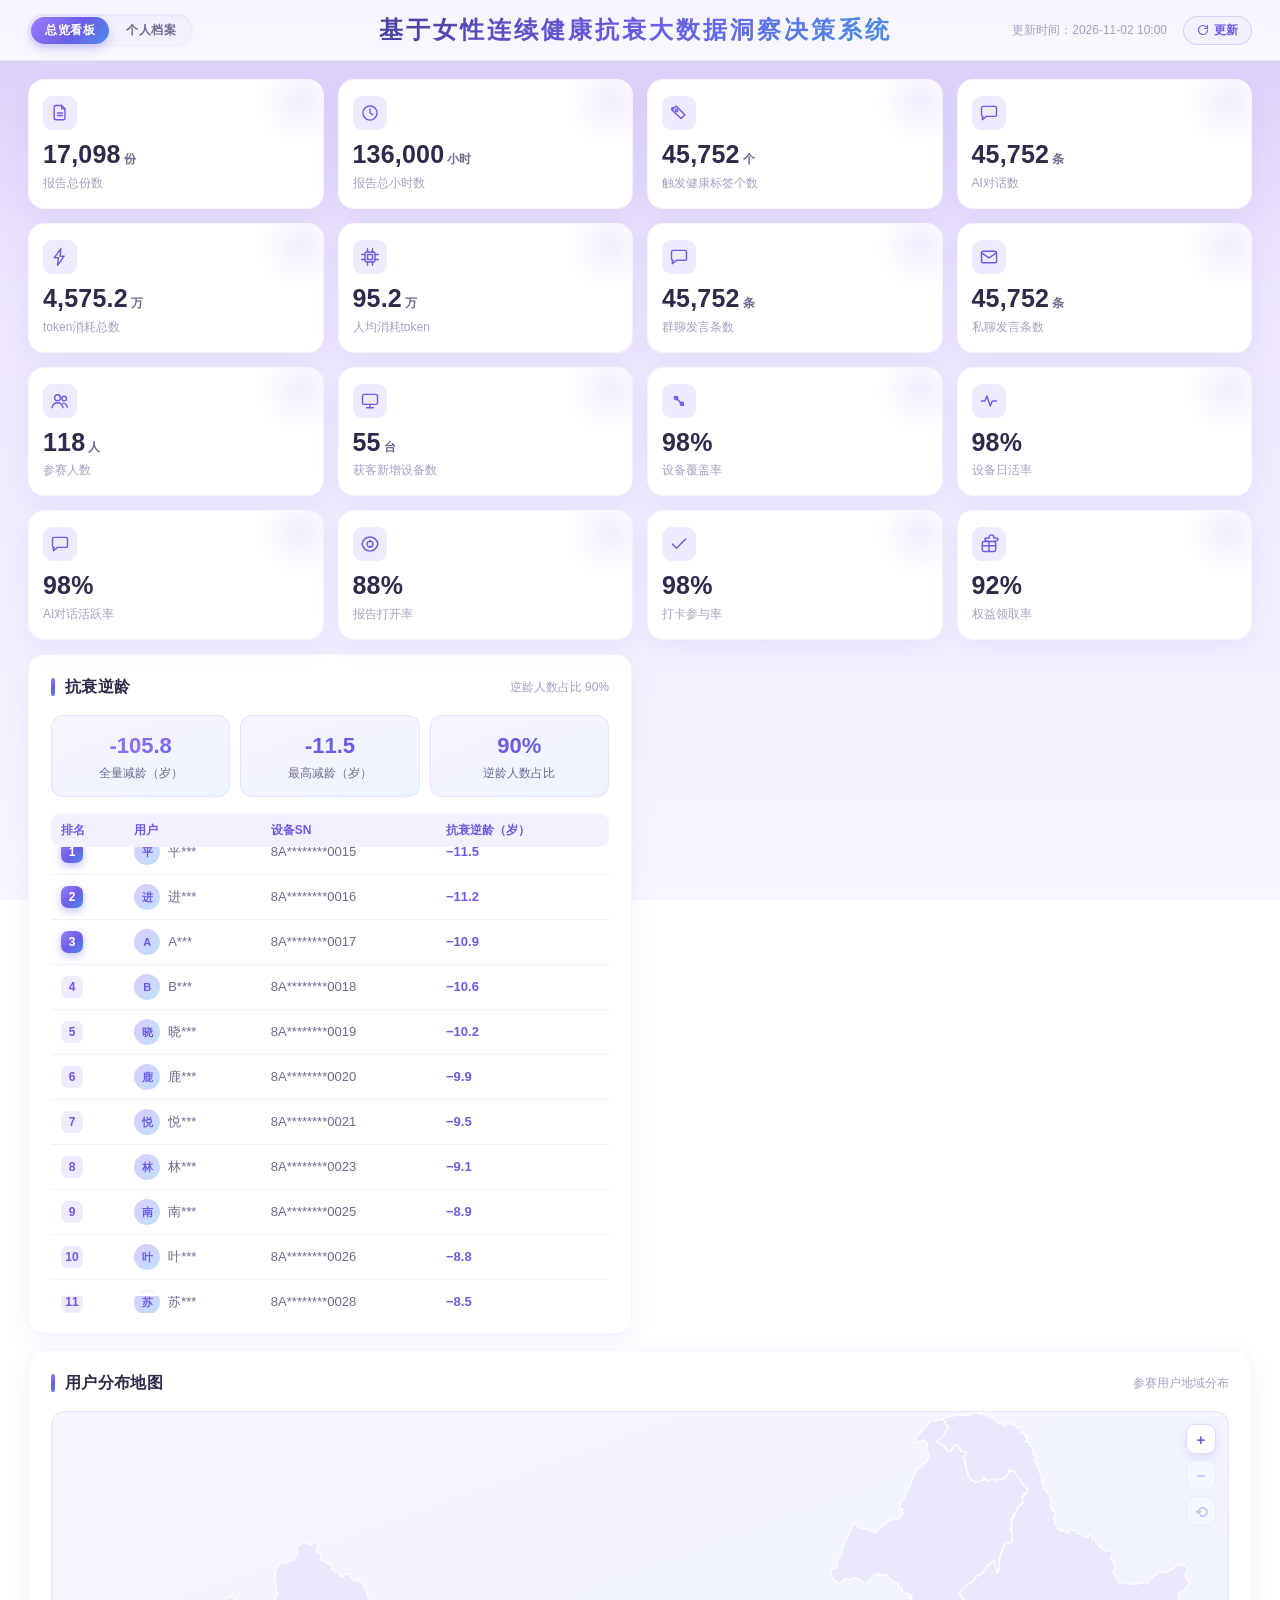
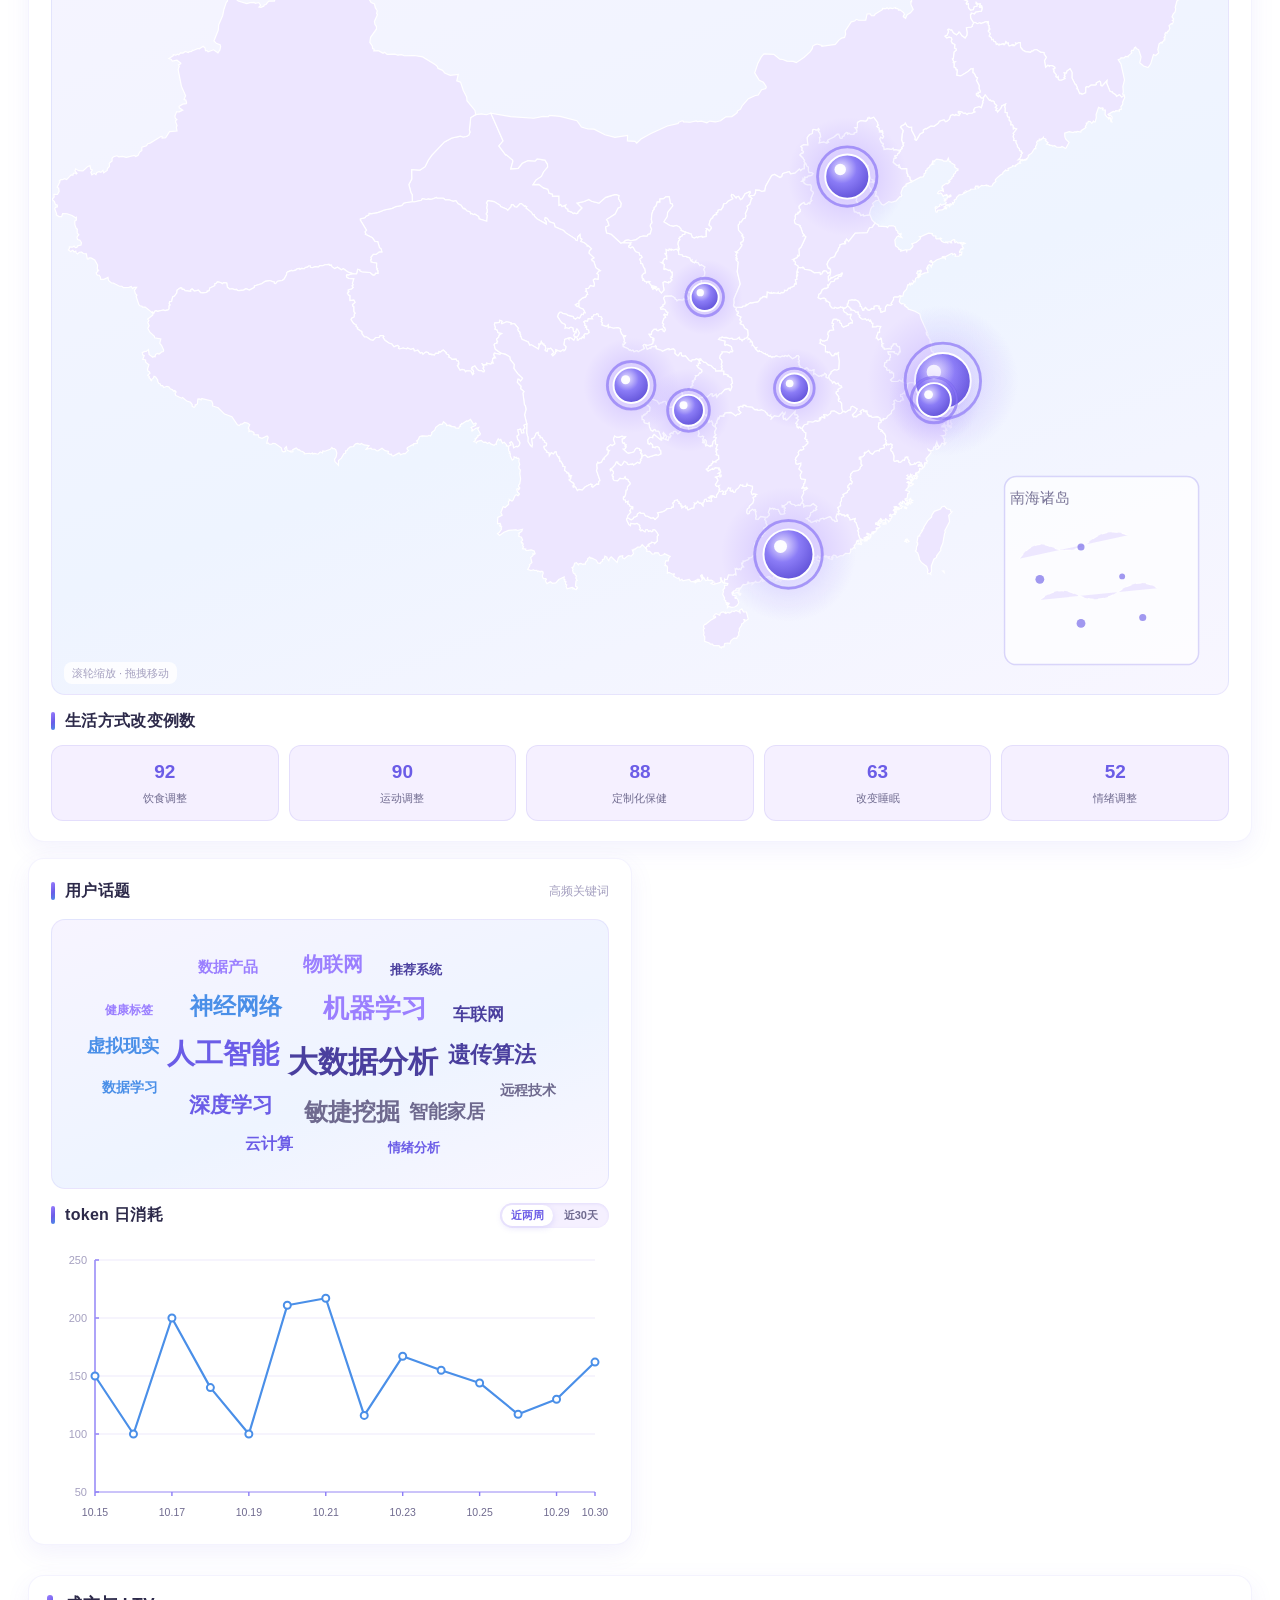
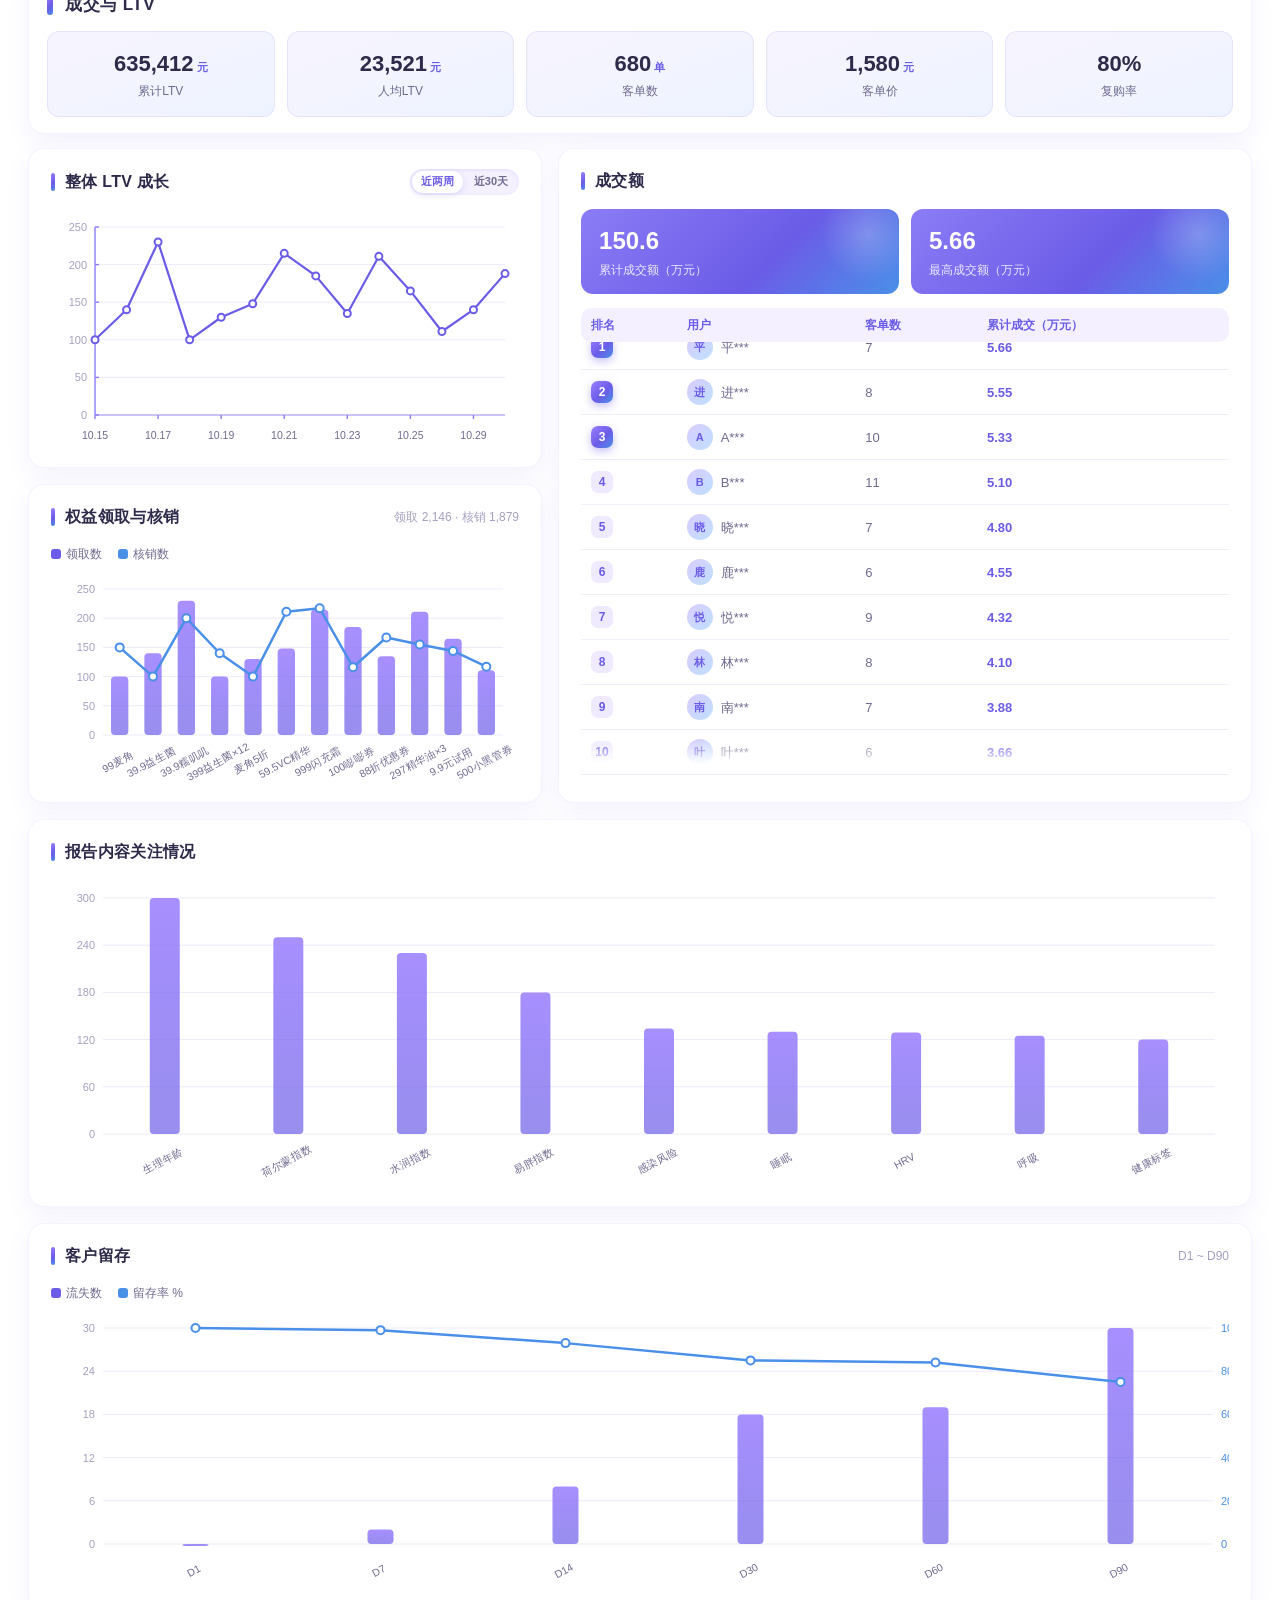
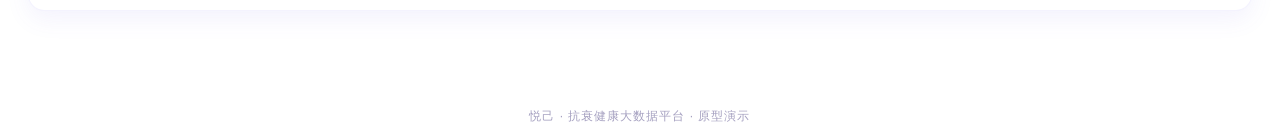
==== commit 9d87d0c1: "修改部分文字" ====
--- a/antiAgingCompetitionDataboard/competitionDataboard.html
+++ b/antiAgingCompetitionDataboard/competitionDataboard.html
@@ -433,7 +433,7 @@
     <div class="card map-card">
       <div class="card-h"><span class="bar"></span><h3>用户分布地图</h3><span class="sub">参赛用户地域分布</span></div>
       <div class="map-wrap"><svg viewBox="0 0 800 600" preserveAspectRatio="xMidYMid meet" class="cnmap"><defs><radialGradient id="pinCore" cx="38%" cy="32%" r="75%"><stop offset="0%" stop-color="#ECE6FF"/><stop offset="45%" stop-color="#8B7CF6"/><stop offset="100%" stop-color="#5E4FD6"/></radialGradient><radialGradient id="pinGlow" cx="50%" cy="50%" r="50%"><stop offset="0%" stop-color="rgba(155,127,255,.5)"/><stop offset="65%" stop-color="rgba(155,127,255,.16)"/><stop offset="100%" stop-color="rgba(155,127,255,0)"/></radialGradient></defs><path id="CN-34" title="Anhui" d="M541.02,336.29L541.71,336.09L543.77,338.27L543.53,338.58L545.92,338.99L546.76,340.12L548.44,340.06L548.55,341.76L549.62,342.38L549.24,343.35L550.58,344.54L551.35,344.98L553.38,344.66L554.17,345.63L555.37,345.08L556.2,346.28L556.8,345.6L557.82,347.73L558.51,347.76L558.17,350.15L560.8,350.12L561.12,349.61L563.89,349.94L562.98,351.84L562.99,353.94L562.06,353.97L560.77,357.72L561.33,357.73L562.06,359L563.49,358.5L563.75,357.85L564.17,358.09L564.64,361.19L565.52,361.68L564.51,362.21L564.67,363.38L565.17,363.21L565.35,364.41L566.19,364.53L566.23,365.29L569.63,364.91L570.56,365.3L571.08,364.96L570.95,363.35L571.8,363.24L572.34,361.72L574.42,361.71L574.42,362.52L575.54,363.71L576.52,363.63L577.12,366.98L576.92,367.48L576.48,367.11L576.07,368.69L575.27,369.28L574.63,368.34L573.95,368.48L572.81,367.73L572.98,367.22L568.79,367.27L569.11,368.9L570.26,368.96L570.47,370.97L569.84,371.57L569.93,372.77L567.97,373.13L567.87,374.18L566.53,374.8L566.23,376.97L567.97,378.31L567.71,378.99L568.26,379.8L569.51,379.48L570.12,379.99L569.89,381.28L570.75,381.42L571.35,380.69L571.68,381.56L572.49,381.6L572.58,384.48L570.45,386.31L571.53,387.37L575.34,387.32L576.48,386.31L577.75,387.06L578.55,386.9L578.72,386.35L579.14,388.12L582.26,388.74L582.26,388.74L581.47,393.15L580.4,393.97L579.82,395.87L579.08,395.35L578.2,396.29L577.28,396.38L577.29,397.52L578.35,397.61L579.28,399.98L577.41,400.34L577.11,401.08L574.8,400.87L573.67,400.08L572.75,400.72L573.27,402.26L572.33,403.02L572.9,403.12L572.9,406.09L571.14,407.62L570.94,409.22L568.54,410.96L567.72,412.46L566.65,412.91L565.57,412.67L565.46,413.7L564.67,413.56L564.03,414.13L564.03,414.13L563.23,413.7L563.3,412.5L561.74,411.47L557.87,411.88L557.23,410.94L555.76,411.18L555.63,410.36L554.66,409.87L554.24,407.54L553.46,408.06L553.18,407.52L552.19,407.79L552.13,406.67L551.61,406.4L549.85,407.78L550.64,408.52L550.35,409.52L548.88,409.93L546.92,411.56L545.91,411.15L545.41,411.64L544.54,410.6L544.91,410.04L544.56,409.77L546.56,408.07L547.67,406.07L544.73,404.27L543.76,404.56L543.09,406.83L542.24,406.82L539.6,408.5L538.88,407.79L538,407.92L538,407.92L537.23,405.88L537.12,402.37L536.06,401.04L535.09,400.83L534.83,399.78L535.59,399.16L534.97,398.75L535.21,397.8L533.26,395.38L533.52,394.35L534.62,394.05L534.62,392.72L537.23,391.28L536.87,390.53L535.54,390.11L534.7,388.6L533.39,389.1L531.94,387.66L530.97,388.6L530.32,387.03L529.52,386.78L528.33,384.83L528.33,384.83L528.41,383.41L529.8,381.78L529.94,380.84L532.2,379.27L533.94,379.57L535.17,379.04L535.49,373.58L534.78,368.75L534.3,368.46L535.34,367.54L533.5,369.09L533.31,368.51L533.16,368.93L532.38,368.65L532,369.91L530.61,370.02L528.8,367.47L527.48,367.8L527.47,367.3L526.14,367.25L526.14,363.27L522.15,361.35L522.76,360.8L522.44,359.18L522.85,358.72L524.05,359.8L525.49,359.83L527.33,359.09L528.25,356.19L527.62,355.4L528.01,353.55L528.68,353.53L528.87,352.71L531.71,352.3L530.81,349.43L531.44,349.31L531.64,347.98L530.57,347.83L531.23,345.53L531.87,345.02L533.86,344.93L534.43,345.96L534.87,345.52L535.88,345.99L536.09,347.44L537.04,348.1L537.23,349.32L538.33,350.45L541.8,348.99L541.87,348.25L543.42,347.42L544.39,347.69L544.48,346.42L542.96,344.27L543.61,341.8L540.93,341.91L540.88,341.21L538.99,340.21L538.31,338.99L538.71,337.22L538.71,337.22L539.3,337.63z"/><path id="CN-11" title="Beijing" d="M546.46,257.82L545.19,257.69L545.32,258.18L543.54,257.65L541.38,259.38L542.02,260.56L540.61,260.4L538.66,258.32L536.13,258.13L535.82,258.52L535.34,258.01L533.87,259.42L533.2,259.42L532.34,257.98L530.81,258.02L529.74,257.1L529.84,255.69L529,255.13L530.84,254.47L530.2,254L530.15,252.87L528.99,252.2L529.29,251L531.38,249.47L533.13,249.19L533.53,248.49L534.28,249.13L534.78,247.81L535.79,247.12L535.17,245.59L533.4,244.1L533.46,243.33L532.94,243.15L533.23,242.5L535.15,241.24L536.1,241.87L537.59,241.28L539.29,238.42L540,238.94L541.47,238.45L542.04,238.74L540.53,236.05L542.23,236.64L541.97,235.28L543.78,235.25L544.4,233.9L545.04,234.33L544.79,235.26L545.4,236.52L547.05,237.66L548.92,239.98L550.77,239.84L552.86,240.63L555.26,240.44L555.25,240.92L554.36,240.98L554.53,241.89L552.78,241.9L551.46,243.23L551.74,245.25L553.79,247.69L553.79,247.69L553.79,248.62L551.45,250.07L551.45,250.07L548.96,250.95L546.19,250.97L546.21,253.02L547.91,253.88L548.31,254.99L547.66,256.41L547.66,256.41z"/><path id="CN-50" title="Chongqing" d="M441.77,372.89L443.66,374.38L444.63,374.41L446.44,376.09L448.29,376.53L450.34,378.61L451.33,378.94L451.5,380.2L455.19,379.99L455.19,379.99L457.11,380.46L457.05,382.61L458.18,382.41L460.2,383.16L459.82,383.71L462.29,384.97L462.95,388.58L462.01,389.34L462.62,390.98L461.5,393.66L460.76,393.21L460.54,392.23L457.68,392.95L455.18,395.81L454.67,395.53L453.63,396.3L452.22,398.17L451.71,396.13L449.61,397.59L448.96,397.13L449.33,395.92L448.36,395.81L445.63,398.13L444.48,398.09L443.95,396.8L443.22,396.85L443.39,397.48L442.46,398.45L440.59,398.26L440.29,399.7L442.47,401.76L441.57,404.6L442.02,405.51L441.8,407.26L440.72,407.05L440.05,408.02L440.53,408.06L440.75,409.2L441.64,409.55L442.7,407.43L443.53,407.5L443.8,409.82L444.8,410.48L445.17,410.11L445.21,410.67L445.95,410.43L446.2,411.24L446.63,411.22L446.13,413.01L447.06,413.79L446.76,415.14L448.73,414.13L449.56,415.99L449.27,416.9L450.8,418.06L450.8,418.06L451.9,419.15L450.84,421.56L450.91,422.98L451.7,423.65L450.18,425.23L451.9,425.65L451.32,426.94L451.32,426.94L449.8,428.24L449.02,431.36L448.2,431.08L447.79,431.79L445.46,430.62L444.83,431.27L444.38,430.29L444.98,429.63L445.02,427.91L444.28,426.98L443.36,427.48L443.93,428.36L443.73,429.24L442.52,428.97L442.87,428.1L442.47,426.47L442.96,426.35L443.25,424.97L442.5,424.63L441.21,425.13L439.53,424.46L440.11,422.81L439.1,418.62L438.23,419.37L437.7,418.81L436.07,418.6L435.39,419.47L434.6,419.32L433.29,420.37L432.18,417.14L431.24,417.77L430.07,417.41L429.74,416.67L428.75,417.32L428.32,416.89L427.78,417.16L427.94,418.15L427.34,418.35L427.24,419.68L428.15,420.59L426.72,422.44L425.6,423.08L424.2,421.39L422.77,421.44L422.44,422.98L421.3,422.45L420.51,423.08L420.33,423.54L421.12,424.35L420.36,425.64L419.74,425.19L419.15,427.56L417.52,426.8L417.16,427.12L418.25,424.66L417.29,424.25L417.46,423.84L415.93,422.16L415.69,422.91L416.55,424.48L415.87,425.76L416.27,426.41L415.04,425.91L414.72,426.56L414.72,426.56L414.16,426.17L414.22,425.02L412.7,421.31L410.57,421.13L410.54,420.52L409.78,420.07L408.73,421.22L407.47,420.67L406.42,418.33L406.1,415.66L405.58,416.18L403.09,415.63L402.6,414.85L402.81,413.97L402.19,413.33L401.4,413.4L401.29,411.09L401.63,411.29L402.57,409.98L403.29,410.06L403.4,409.44L404.47,409.24L405.03,407.77L406.52,407.46L406.71,404.97L404.12,402.85L405.61,402.33L405.17,401.36L406.53,401.64L406.69,400.13L407.78,399.06L408.01,399.66L408.59,399.41L411.76,400.73L412.98,402.66L413.78,401.94L415.38,401.74L415.6,401.07L417.08,400.92L418.06,401.45L417.75,402.13L419.42,404.94L421.64,404.87L422.26,404.15L422.84,404.83L423.5,404.51L425.51,402.07L429.03,396.06L427.94,394.53L429.05,393.11L429.96,392.94L430.66,393.51L431.68,392.45L432.26,393.49L433.62,393.59L434.99,392.14L434.43,391.87L434.53,391.04L435.94,390L435.38,389.14L436.34,387.67L435.56,387.52L435.57,387.1L437.53,385.87L437.2,385.24L438.09,383.93L437.7,383.47L439.38,383.25L440.68,381.44L441.3,381.59L442.02,380.82L441.93,379.55L439.67,378.05L438.57,376.47L439.84,376.19L439.59,374.88L440.88,374.99L439.99,373.24z"/><path id="CN-35" title="Fujian" d="M553.98,493.05l0.46,0.69l1.04,-0.25l0.06,0.51l-0.4,-0.1l0.03,0.89l-0.8,0.01l0.15,1l-1.5,0.13l1.3,-1.37l-1.02,-0.2L553.98,493.05zM580.19,472.65l1.32,0.7l-0.29,0.6l-1.37,-0.55L580.19,472.65zM584.11,466.98l0.02,0.78l1.34,0.62l-0.98,0.37l-0.04,0.63l0.67,0.36l-1.27,0.4l-0.08,0.58l-1.02,-1.06l0.88,-0.53l-0.1,-1.17l-0.35,0.3l-0.17,-0.4L584.11,466.98zM563.7,480.63l-0.76,1.42l1.13,0.75l-0.26,1l-1.11,0.28l-0.25,-1.87l-0.46,0.42l0.48,0.5l-0.78,0.34l0.39,0.47l-1.57,-0.45l-0.31,0.69l0.21,0.47l2.03,-0.21l-0.51,0.8l0.93,-0.08l0.49,1.05l-1.47,1.08l-0.28,-0.29l-0.17,0.57l-0.49,-0.56l-0.45,0.49l0.42,0.32l-0.49,1.75l-0.94,0.27l-1.12,1.54l0.8,-1.89l-1.42,0.37l0.16,0.87l-0.88,0.8l0.1,1.37l-0.67,1.03l0.17,-2.5l-2.11,-0.78l-0.27,0.49l0.81,0.18l0.19,1.12l-0.71,0.95l-0.46,-0.47l-1.71,0.85l0.18,1.3l-1.21,0.21l0,0l-1.81,-1.24l-0.99,-2.66l0.14,-1.31l-0.7,-1.21l0.87,-1.29l-0.74,-0.59l-1.1,-3.48l-1.16,-0.95l0.52,-1.83l-3.51,0.95l-0.38,-1.43l-1.44,-1.23l0.53,-0.54l-0.3,-0.47l-1.9,1.13l-0.59,-1l-1.59,0.17l-0.59,-0.69l-1.8,-0.46l0,0l0.28,-0.71l-0.39,-0.49l0.73,-0.45l-0.95,-2.2l1.97,-1.56l-0.25,-1.93l0.85,-1.49l-0.05,-1.67l1.56,-1.21l-0.61,-1.17l2.98,-1.49l0.3,-1.05l1.23,-0.99l-0.26,-0.9l-0.9,-0.1l0.04,-1.21l1.5,-1.86l1.05,0.35l0.46,-1.29l-1.23,-1.37l0.37,-1.09l-0.72,-0.93l0.59,-0.83l-0.13,-1.03l1.85,-2.07l3.1,-0.5l1.35,-1.08l0.21,-1.04l1.31,-1.44l-0.8,-0.84l0.11,-2.28l-0.41,-1.02l-0.75,0.05l-0.04,-1.25l0.51,-0.31l0.53,0.63l0.09,-0.8l1.22,-0.02l1.22,-1.28l-0.17,-1.37l0.49,-0.41l0.21,0.61l2.28,-1.87l1.03,1.68l1.62,0.96l1.57,-2.04l2.18,-0.58l0.82,0.35l0.4,-1.31l2.8,-0.59l0.34,-1.29l-0.68,-0.53l1.38,-0.91l0,0l0.77,0.73l0.12,-0.58l0.98,-0.14l0.38,0.5l1.28,-0.79l1.19,0.94l-0.46,0.92l0.38,0.84l-1.02,0.95l0.14,1.11l1.11,0.95l1.01,2.77l-0.18,2.81l0,0l0.3,0.73l0.7,0.05l0,0l0.64,-0.51l1.42,0.18l0.09,0.7l1.43,0.18l1.67,-1.61l0.95,0.3l0.54,-2.04l0.56,0.18l0.23,-0.45l1.04,0.08l-0.1,1.1l0.97,1.22l0,0l-0.2,1.09l1.15,1.43l0,0l-0.15,0.31l2.17,-0.11l0.8,-0.92l0.4,0.54l1.3,-1.1l1.38,-0.18l0.38,0.55l0,0l0.84,-0.07l0.15,0.76l0,0l0.89,1.19l-0.28,0.25l0,0l0.19,1.17l-0.58,-1.22l-0.87,0.13l0.07,-0.84l-0.81,-0.09l0.06,0.6l-0.64,-0.22l-0.06,1.03l0.39,-0.66l1.96,0.4l0.66,1.24l-0.72,0.61l-1.44,-0.29l0.09,1.64l-1.19,0.33l0.73,0.13l-0.03,0.71l-1.39,-0.27l-0.28,0.8l-0.56,-0.27l-0.09,0.97l1.15,0.41l-0.54,0.58l0.8,0.41l-0.7,0.5l0.42,0.63l-0.53,0.42l-0.19,-0.43l-1.56,0.55l-0.89,1.3l-0.74,-0.16l0.21,-0.83l1.44,-0.59l1.53,-2.24l-1.9,0.21l-0.74,1.8l-0.4,-0.89l-0.63,-0.01l0.71,-1.38l-0.6,0.26l-0.24,-0.58l-0.64,1.79l-1.43,-0.75l0.11,-0.57l-0.52,0.26l0.99,0.77l-0.58,1.17l-0.61,0.09l0.39,0.46l1.74,-0.16l0.59,0.44l-0.21,0.46l0.84,1.39l-0.72,0.37l-1.6,-1l-0.74,0.77l0.97,0.23l0.29,1.09l1.9,-1.17l0.28,1.1l1.25,-0.35l-0.92,0.77l-1.19,0.14l0.12,0.5l-1.96,0.02l0.18,0.88l-1.87,2l2.57,0.92l-0.37,1.25l-0.76,0.23l-0.36,2.91l-1.56,0.7l0.4,0.99l1.03,-0.32l0.3,0.42l-0.44,0.67l0.97,1.23l0.03,0.99l-0.78,0.21l-0.19,-1.65l-0.66,0.66l0.6,0.15l-0.76,0.27l-0.93,-1.28l0.23,-0.36l-1.38,-0.58l-0.04,1.47l-0.63,0.26l-0.47,-1.09l-1.41,1.43l0.8,0.41l0.09,1.22l0.43,-0.79l1.4,0.89l-0.87,0.34l-0.08,0.79l-1.38,0.06l-0.66,-0.6l-0.38,0.55l0.84,0.69l-0.75,0.34l-0.92,-0.36l0.6,-1.37l-1.24,0.15l0.18,-0.59l0.77,-0.07l-2.05,0.16l0.3,0.87l0.83,0.03l-0.54,0.75l0.39,0.34l-1.19,-0.06l-0.36,0.5l1.4,1.15l0.72,-0.78l-0.4,1.05l0.72,0.21l-1.56,0.11l-0.05,0.65l0.93,0.5l-1.41,-0.26l-1.65,0.65l-0.69,-0.58l-0.6,0.54l0.2,0.81l0.85,-0.25l0.08,0.53l0.66,0.04l-0.81,1.31l-0.84,-0.04l0.41,1.01l-1.03,1.15l-0.4,-0.92l-1.5,-0.75l-0.13,-0.83l-0.25,1.36l-1.65,0.03l-0.81,0.91l-0.47,-0.41l0.26,-1.2L563.7,480.63z"/><path id="CN-44" title="Guangdong" d="M496.82,520.43l-0.91,1.14l0.15,1.36l-0.55,0.29L495,522.6l0.7,-0.85l-1,-0.33L496.82,520.43zM502.06,518.75l-0.21,-0.71l-0.51,0.12l0.02,0.7L502.06,518.75zM468.39,528.06l-1.21,0.23l0.11,1.37L468.39,528.06zM468.22,532.68l0.41,-0.93l-0.54,-0.28l-0.45,1.15L468.22,532.68zM494.13,522.29L494,521.2l-0.76,0.31l-0.83,1.42L494.13,522.29zM549.8,494.91l0.22,1.42l1.32,-1.04l0,0l-1.81,-1.24l-0.99,-2.66l0.14,-1.31l-0.7,-1.21l0.87,-1.29l-0.74,-0.59l-1.1,-3.48l-1.16,-0.95l0.52,-1.83l-3.51,0.95l-0.38,-1.43l-1.44,-1.23l0.53,-0.54l-0.3,-0.47l-1.9,1.13l-0.59,-1l-1.59,0.17l-0.59,-0.69l-1.8,-0.46l0,0l0.23,0.8l-1.06,-0.34l-0.76,2.17l1.01,2.5l-1.5,0.34l-0.54,-0.8l-1.3,-0.33l-1.18,-1.89l-0.79,-0.3l-3.83,1.63l-0.56,-0.59l-2,0.59l-0.52,1.42l-1.57,-0.73l-0.46,1.16l-0.64,-0.67l-2.88,1.26l-0.94,-1.39l-0.62,0.21l-0.36,-0.77l-1.33,-0.62l1.98,-1.04l0.87,-1.8l-0.06,-1.03l1.75,-0.98l0.36,-0.87l1.09,0.11l1.04,-0.59l-0.62,-0.74l0.7,-1.49l-2.56,-1.93l-1.87,1.4l-3.33,0.08l-1.13,0.8l0.07,-1.51l-0.95,-1.31l0,0l-0.95,0.29l-0.83,1.47l-0.7,0.03l-0.16,-0.48l-2.23,0.69l-0.49,-0.73l-2.15,-0.48l-0.79,-0.65l-0.13,-1.02l-1.74,0.45l-0.4,1.05l-1.42,0.91l-1.09,0.56l-0.86,-0.38l0.08,1.19l1.41,-0.09l0.68,0.82l-0.85,0.53l0.58,1.01l-0.44,0.81l0.37,1.32l-1.84,0.46l-1.03,0l-1.55,-3.25l-1.46,0.06l-1.22,-0.77l-0.6,0.55l-0.44,-0.69l-1.29,0.45l-0.65,-0.59l-1.17,3.03l0.72,0.96l-0.23,1.05l-1.68,1.38l0,0l-0.8,0.33l-0.4,1.18l0.95,1.13l-0.2,1.11l0.94,1.54l-1.03,1.34l-1.37,0.66l0.72,3.35l-0.95,0.25l-0.61,1.85l-2,-0.07l-0.38,1.21l0.62,0.24l-0.62,0.95l-1.62,0.18l-0.1,1.16l-0.99,1.05l-0.57,2.51l0.52,1.64l-0.25,0.99l0.66,0.77l-0.89,1.01l-0.03,0.98l-1.77,1.94l-2,0.26l0.4,0.47l-0.43,0.58l-3.18,1.27l-0.44,-0.31l-0.32,1.56l-0.74,-0.05l0.33,1.44l0.94,1.12l-1.12,0.1l-0.74,1.71l-0.85,-0.61l-0.8,0.64l-1.1,-0.82l-0.55,0.55l-0.45,-0.34l0.46,4.14l-1,-0.36l-0.67,0.5l-3.33,-0.03l-1.01,3.01l-1.29,0.24l-0.36,-0.47l-0.25,1.39l0,0l0.66,1.45l1.79,0.29l-0.37,1.13l-1.95,0.15l0.15,1.74l-1.22,1.34l0.46,0.79l-0.58,2.17l1.32,2.6l-0.35,1l1.07,0.7l0.04,1.05l2.37,0.76l-0.48,0.82l-0.94,-0.7l-0.63,0.4l0.91,0.9l-0.09,1.56l0.85,-0.96l1.81,0.69l2.21,-0.21l1.68,-0.94l1.19,-1.99l-0.88,-2.66l-1.62,-0.31l-0.08,-0.56l0.74,0.4l-0.01,-1.48l-2.42,-0.54l-0.4,-1.67l1.64,-1.48l-1.15,2.03l3.31,-0.69l0.76,0.93l0.29,-1.9l-2.77,-0.09l1.11,-1.61l2.72,-0.47l1.78,-2.28l1.45,0.17l2.45,-1.08l-0.86,-0.14l0.23,-0.71l0.87,0.9l2.36,-0.42l-0.38,1.04l2.4,-1.99l0.34,0.78l2.17,-0.15l1.73,-1.92l0.06,-0.72l-1.13,-0.85l1.21,-0.07l0.81,1.48l0.68,-0.28l-0.25,0.6l-0.68,-0.06l-0.32,1.23l0.62,-0.04l1.99,-0.96l-1.11,-0.25l0.01,-0.87l2.38,-1.14l0.98,0.06l0.84,1.27l1.77,-0.47l0.24,-1.23l2.37,0.83l2.28,-2.46l0.99,0.27l0.7,0.98l1.33,-1.29l-0.29,-2.04l0.99,-0.92l0.02,-0.75l0.25,2.07l1.04,1.58l1.04,-1.4l1.26,0.91l0.56,-1.07l-0.46,-0.27l0.26,-1.36l1.27,1.59l0.6,-0.54l-0.39,-0.79l0.91,-0.96l-0.25,-0.81l0.73,-1.03l-1.03,-0.23l0.01,-0.5l1.43,-2.35l-1.24,-1.82l0.74,-0.32l-0.1,-0.64l0.73,0.83l1.09,0.14l1.16,2.4l0.69,0.35l-0.49,0.46l0.31,0.56l0.63,-0.9l1.33,0.25l0,0l1.51,-0.77l0.82,0.23l0,0l2.14,-0.93l1.13,1.06l0.2,1.17l1.38,-0.65l-0.83,-1.01l-0.59,0.23l1.23,-1.36l-1.2,0.09l0.26,-0.82l0.65,0.27l-0.08,-0.75l2.51,-0.58l0.2,-0.7l0.54,0.64l-1.03,0.65l-0.04,1.84l1.8,0.2l0.02,0.66l1.06,-1.94l-1.05,-0.33l-0.32,-0.78l1.04,-0.01l0.46,1.1l0.61,-0.25l0.32,-1.12l1.2,-0.34l0.39,0.49l0.43,-0.77l0.53,0.15l-0.32,0.56l2.41,-0.07l-0.3,0.54l-0.61,-0.16l0.04,0.64l2.73,0.85l0.43,-1.39l-0.6,-0.02l-0.12,0.56l-0.37,-0.6l1.51,-1.57l1.53,0.34l0.73,1.43l2.24,-1.28l1.82,-0.05l1.87,-1.63l2.67,0.27l0.78,-1.2l-0.04,-1.86l1.19,-0.05l0.81,-1.07l0.98,0.44l-0.52,-1.79l1.34,-1.23l0.35,-1.68l1,0.11l-0.45,-0.67L549.8,494.91zM548.72,497.44l-0.48,0.49l2.31,0.49l0.35,-0.76l-0.33,-0.53l-1.42,0.63L548.72,497.44z"/><path id="CN-62" title="Gansu" d="M298.61,204.91L306.89,223.83L304.01,227.2L308.57,233.27L308.96,233.11L313.36,236.83L313.58,237.59L312.15,242.77L317.1,242.49L319.89,238.99L323.81,237.13L328.73,237.39L330.11,235.99L335.37,236.82L337.05,239.5L337.21,241.51L334.44,244.88L333.01,247.94L329.37,250.38L327.27,253.46L331.21,253.3L334.35,255.69L337.35,256.55L338.23,259.31L340.52,259.94L340.5,261.27L344.9,261.29L344.96,267.55L346.06,266.98L347.02,268.43L349.6,267.35L349.04,268.47L349.89,269.8L351.01,270.18L350.96,271.25L353.52,272.17L354.61,273.2L355.36,272.71L356.64,273.15L357.61,272.91L357.74,272.19L360.47,269.41L357.12,266.08L361.99,264.97L365.22,263.62L367.13,264.79L372.12,266.08L376.66,262.12L382.67,260.28L383.99,260.19L385.88,260.95L385.39,262.91L387.33,266.23L386.93,268.69L385.13,269.5L383.16,273.47L377.3,277.29L378.21,278.59L378.97,281.34L376.67,282.37L377.28,286.25L380.54,287.23L386.98,293.23L388.25,292.91L388.25,292.91L394.02,293.02L393.22,293.93L393.69,294.34L392.23,295.36L392.64,296.11L393.68,296.54L394.65,295.75L395.45,296.22L397.01,298.95L399.49,299.87L399.73,301.43L400.81,301.7L401.54,302.95L399.9,304.17L400.7,306.37L400.45,306.87L401.74,307.41L402.44,309.69L403.32,310.75L403.74,313.03L403.53,313.74L402.7,313.77L401.46,315.08L401.53,317.01L402.32,317.56L402.03,318.37L402.67,318.12L403.07,319.16L404.33,319.58L404.48,320.17L405.49,319.31L406.82,319.46L406.1,320.16L407.69,321.96L407.99,323.19L408.63,322.27L411.1,323.04L410.62,323.76L410.69,323.23L408.75,323.63L408.76,324.41L411,323.69L410.71,324.17L411.38,325.23L412.21,324.06L412.97,324.47L413.15,325.56L414.57,327.16L416.3,325.26L415.55,320.08L416.83,319.3L419.31,320.26L419.52,319.57L420.27,319.77L421.67,318.32L420.7,317.05L421.81,316.38L421.27,316.11L421.92,315.51L421.91,313.26L421.5,313.46L420.41,311.74L419.58,311.94L417.13,310.77L416.88,311.33L416.18,311.13L416.47,307.88L414.47,306.44L415.64,306.56L415.47,305.67L416.52,303.95L417.31,303.61L418.12,304.06L418.07,301.45L417.48,301.32L416.74,300.01L417.27,300.6L418,300.28L417.64,297.56L419.46,298.25L419.87,297.22L421.22,298.04L421.29,297.34L422.79,297.93L424.66,297.33L426.06,298.38L426.06,298.38L426.48,301L428.71,301.16L429.42,302.39L431.19,302.32L433.95,303.45L434.6,305.08L435.4,304.7L435.16,305.37L435.73,306L437.13,306.58L437.97,305.45L437.95,306.41L439.61,306.65L440.67,308.53L441.72,307.91L444.23,309.57L443.42,311.25L444.21,313.18L443.91,315L443.46,316.13L442.55,316.14L441.55,317.11L441.86,320.82L443.08,322.27L442.91,325.51L441.42,326.39L439.59,326.03L438.25,326.7L437.45,326.01L434.73,327.05L431.83,326.09L431.63,326.9L430.83,327.02L433.42,330.81L432.77,331.44L430.67,331.88L429.81,331.21L429.3,332.13L426.31,331.75L425.12,332.58L424.75,331.73L423.76,331.23L423.7,330.45L421.58,329.32L416.9,329.43L416.14,330.73L417.15,333.6L416.93,334.57L415.6,335.44L415.76,336.29L413.91,337.2L414.28,338.1L415.84,337.96L417.17,338.58L418.1,340.06L419.02,340.35L418.45,342.26L416.6,341.58L416.22,342.15L416.91,342.33L417.44,343.88L416.29,344.43L415.25,347.63L416.18,348.35L415.76,349.16L416.04,350.46L416.77,350.7L417.38,352.34L416.57,353.59L415.72,353.09L415.4,351.79L413.59,352.06L412.31,352.88L411.32,352.55L411.26,351.94L409.44,351.95L407.98,353.68L407.77,355.39L406.27,355.38L407.37,357.2L409.51,358.03L409.48,358.91L409.11,358.21L408.65,358.9L409.09,358.96L408.91,361.19L408.21,362.01L405.38,362.9L403.62,362.47L403.62,362.47L402.87,362.2L402.13,363L403.09,365.03L398.8,367.2L397.86,366.41L395.88,367.13L395.2,366.18L394.01,366.53L393.5,365.98L392.73,366.15L391.9,365.15L388.52,363.65L388.33,362L389.33,361.95L390.09,360.88L388.94,360.47L389.47,359.46L388.56,356.58L389.77,356.84L390.13,356.3L388.43,356.1L387.47,355.07L386.66,352.98L386.84,351.94L385.28,350.77L381.77,351.19L379.5,350.37L378.41,350.86L378.46,348.9L377.52,349.8L376.48,349.91L373.99,348.9L374.35,347.53L373.56,346.6L374.02,345.95L373.64,345.14L374.21,344.62L373.44,343.34L371.84,343.05L371.43,341.58L370.71,341.23L370.11,341.88L368.69,341.99L368.2,342.98L367.12,343.58L367.75,344.78L364.84,344.67L364.33,346.45L362.85,346.18L361.79,346.77L362.66,348.27L362.43,349.2L363.46,349.63L363.15,350.37L363.74,350.06L363.69,351.79L365.07,352.43L365.48,354.15L363.94,355.22L362.75,354.82L361.71,356.08L362.19,356.47L361.97,357.79L360.78,357.09L360.31,358.2L359.2,358.12L357.85,359.47L357.22,359.27L357.38,358.11L356.54,357.27L357.8,356.4L358.68,354.43L357.39,351.88L356.92,351.78L356.6,352.88L356.6,352.88L356.1,353.57L354.78,353.59L354.27,351L353.17,350.54L352.26,350.68L351.83,351.36L349.86,350.86L348.95,351.22L349.3,349.23L348.76,348.45L346.67,347.51L343.87,343.31L344.53,341.19L345.52,340.27L346.63,340.32L347.48,341.09L350.09,341.49L350.87,342.27L354.62,343.25L355.04,344.2L356.14,344.87L357.56,343.74L358.81,344.41L360.26,341.68L361.29,341.94L361.75,340.59L362.63,340.59L361.38,338.29L358.55,337.02L358.34,335.76L357.26,336.5L355.9,335.32L357.46,334.23L358.37,334.72L358.4,332.62L361.08,330.53L362.98,329.88L363.71,328.29L364.39,328.12L363.84,326.43L362.95,326.05L363.39,325.56L363.2,324.15L364.86,324.15L366.22,322.07L368.56,322.65L369.02,321.23L368.15,318.4L369.35,317.47L371.44,317.87L371.67,314.7L370.57,313.96L371.97,312.22L372.86,312.06L369.98,309.98L368.54,305.72L367.45,305.23L366.98,304.31L368.6,303.35L365.2,300.07L365.61,298.28L366.91,297.05L364.87,295.1L364,295.24L363.83,294.45L362.08,292.99L359.61,292.18L360.41,290.6L359.41,290L359.15,287.51L357.76,289.04L357.37,291.57L356.36,291.33L355.88,290.33L349.3,286.17L348.04,284.71L342.15,282.17L341.68,279.87L338.37,278.71L336.93,276.51L335.59,275.95L335.21,277.26L336.21,278.56L336.37,280.35L330.11,276.83L328.25,275.06L327.94,273.99L327.19,274.12L326.1,272.3L322.4,269.41L322.89,268.53L321.82,268.02L321.48,268.39L319.25,266.38L318.52,266.38L316.26,268.82L314.68,268.51L313.75,267.27L312.57,267.15L312.32,268.48L310.02,271.04L309.1,270.04L305.13,268.34L304.85,267.58L300.65,265.04L296.6,264.45L295.57,266.03L296.25,266.86L295.74,269.69L296.18,270.16L296.12,272.51L295.48,272.96L295.51,273.85L296.18,274.35L295.77,278.4L290.51,276.66L290.26,275.25L287.67,273.6L286.51,273.9L285.41,273.04L284.83,273.44L284.19,271.91L282.37,271.47L280.77,269.75L280.62,270.11L279.7,269.67L278.21,267.53L276.28,266.59L274.69,264.45L272.99,264.88L270.03,263.82L267.63,263.86L266.33,262.75L261.91,262.76L261.57,262.23L258.41,263.43L256.84,263.56L256.31,263.14L254.6,263.6L251.98,263.04L251.27,264.13L246.25,265.29L245.11,264.96L245.11,264.96L245.02,260.33L244.15,258.82L242.75,253.4L244.7,249.72L244.64,243.21L250.2,243.64L253.81,241.3L255.93,236.93L258.4,233.38L266.96,224.45L272.03,221.8L277.82,220.53L279.68,221.07L281.87,220.76L283.51,219.85L284.33,217.9L283.96,216.18L284.86,207.86L288.25,205.85L288.25,205.85L292.17,205.41L295.43,205.93z"/><path id="CN-45" title="Guangxi Zhuang" d="M453.95,461.89l0.58,0.47l1.42,-0.7l1.03,0.86l-0.77,1.45l1.6,0.18l0.49,-0.69l-0.44,-1.41l0.98,-0.19l1.23,-2.31l0.77,0.55l0.74,-0.16l-0.23,1.75l1.1,0.36l0.52,-0.7l0.72,1.48l0.91,-0.18l0.65,-1.66l1.65,-1.16l1.32,-2.2l1.24,0.59l0.39,-0.31l0.25,0.91l2.03,-0.08l0.61,-1.81l0.34,0.9l3.38,0.8l0.03,1.88l-0.83,1.75l0.23,1.54l0.77,0.6l0.61,-0.66l2.04,0.5l-0.85,0.41l0.19,0.89l-1.71,0.79l0.44,1.53l-0.54,2.25l-2.5,2.21l0.06,0.95l-1.35,0.78l-0.51,2.22l0.5,1.08l0.65,-0.06l0.62,-0.24l0.02,-1.2l2.14,-1.59l0.95,0.67l0.65,-0.47l0.52,0.42l-0.23,0.79l0.63,0.3l-0.47,0.65l0.61,2.42l-0.53,1.79l1.59,0.44l1.8,-2.02l3.99,0.63l0,0l-0.8,0.33l-0.4,1.18l0.95,1.13l-0.2,1.11l0.94,1.54l-1.03,1.34l-1.37,0.66l0.72,3.35l-0.95,0.25l-0.61,1.85l-2,-0.07l-0.38,1.21l0.62,0.24l-0.62,0.95l-1.62,0.18l-0.1,1.16l-0.99,1.05l-0.57,2.51l0.52,1.64l-0.25,0.99l0.66,0.77l-0.89,1.01l-0.03,0.98l-1.77,1.94l-2,0.26l0.4,0.47l-0.43,0.58l-3.18,1.27l-0.44,-0.31l-0.32,1.56l-0.74,-0.05l0.33,1.44l0.94,1.12l-1.12,0.1l-0.74,1.71l-0.85,-0.61l-0.8,0.64l-1.1,-0.82l-0.55,0.55l-0.45,-0.34l0.46,4.14l-1,-0.36l-0.67,0.5l-3.33,-0.03l-1.01,3.01l-1.29,0.24l-0.36,-0.47l-0.25,1.39l0,0l0.04,1.54l-1.29,-0.82l0.16,-1.08l-0.35,0.54l-0.34,-0.25l-0.4,-2.15l-0.44,0.1l0.44,2.11l-0.43,0.92l-3.65,1.12l-0.16,-0.63l-0.21,0.79l-0.86,0.1l-1.45,-0.62l1.49,-0.92l-0.27,-0.78l-1.12,-0.55l-1.75,0.08l-0.76,-0.98l0.17,-1.29l-0.4,1.2l0.43,0.9l-1.58,0.28l-1.28,-2.13l-0.45,0.63l-0.47,-0.49l0.11,-1.54l-0.42,-0.37l-0.84,0.76l1.17,2.25l-1.13,1.43l-1.08,0.11l0.24,-1.54l-0.66,0.9l0.08,-0.74l-0.65,0l0.03,1.07l-1.33,1.06l0.37,-1.59l-1.19,0.67l0.51,0.46l-0.79,0.2l-0.43,-0.5l-1.72,0.21l-1.22,-1.56l-4.19,0.88l-0.75,-1.02l-1.32,0.89l-0.76,-1.92l-0.88,0.47l-2.63,-1.53l0.44,-1.51l-1.24,0.17l-2.42,-1.26l-1.06,0.44l0.09,-4.02l-0.5,-0.86l-1.17,-0.13l0.36,-0.43l-0.38,-0.91l0.63,-2.08l1.58,0.14l0.4,-2.05l0.9,-0.87l-3.94,-1.95l-0.34,0.59l-1.85,0.67l-0.92,-0.18l-1.03,-1.65l-2.45,-0.03l-0.06,0.69l-1.62,0.22l-1.73,-1.88l-2.04,-0.13l0.25,-1.02l-0.67,-0.63l0,0l-0.18,-0.74l0.79,-0.92l0.81,-0.54l0.48,0.3l-0.53,-0.95l1.97,-0.94l0.25,-0.66l2.02,0.36l0.17,0.57l1.79,-1.67l-0.06,-3.1l0.77,-1.04l-1.27,-2.17l-1.2,-1.38l-1.04,0.09l-0.25,0.97l-0.73,0.32l-0.87,-0.62l-1.38,0.42l-0.71,-1.33l-0.92,0.14l-0.61,1.46l-2.08,-1.32l-0.77,0.66l-1,-0.96l0.66,-0.69l-0.66,-1.28l0.18,-0.74l-1.85,-1.44l-1.33,0.46l-2.88,-0.52l-0.26,1.7l-1.1,-0.81l-1.28,-2.66l-0.29,-1.07l0.62,-1.1l0,0l2.53,1.53l1.42,-0.81l0.38,-0.87l2.02,-0.73l0.5,-1.68l1.72,-1.1l0.78,0.88l1.94,-0.01l1.05,1.75l1.12,0.01l2.69,1.43l1.54,-0.33l1.15,1.22l1.92,-1.79l0.34,-1.35l-0.65,-1.34l3.7,-0.87l1.82,-0.9l0.89,-1.13l2.96,-0.22l0.39,-0.88l0.83,0.13l0.3,-1.47l-0.63,-1.21l1.35,-1.14l-0.1,-0.6l2.09,-0.64l0.05,0.67l1.36,0.98l-0.37,0.83l1.39,0.46l0.15,1.45l0.62,-0.16l-0.08,1.2l2.4,-1.41l0.37,1.63l0.74,-0.6l0.3,1.66l0.93,0.01l1.91,-1.05l1.33,-0.04l0.37,-2.48l0.63,-0.37l-0.46,-0.48l1.14,0.2l1.01,-1.48l1.2,1.28l0.95,-0.15l1.37,1.78l-0.01,-1.99l1.07,-0.77l-0.24,-0.72l0.61,-0.67l0.91,-0.12l0.32,1.43l1.63,-0.42l1.28,0.51l0.44,-0.36l-0.5,-1.39l0.49,-1.24l-0.86,0.06l-0.8,0.82l-0.56,-0.54l0.88,-0.26l0.31,-0.74l1.53,-0.34l0.27,0.81l0.58,-0.22l-0.14,-0.58l0.86,1.15l1.22,-0.19l0.01,-1.3L453.95,461.89z"/><path id="CN-52" title="Guizhou" d="M454.87,452.2l-0.09,0.02l0,0l0.45,-0.65l-0.04,0.51l0,0L454.87,452.2zM414.72,426.56l0.33,-0.65l1.22,0.5l-0.39,-0.65l0.68,-1.28l-0.86,-1.58l0.24,-0.75l1.53,1.69l-0.18,0.41l0.97,0.41l-1.09,2.46l0.36,-0.32l1.63,0.75l0.59,-2.37l0.62,0.45l0.75,-1.29l-0.79,-0.81l0.18,-0.45l0.79,-0.63l1.14,0.53l0.33,-1.54l1.43,-0.05l1.4,1.69l1.11,-0.64l1.43,-1.86l-0.91,-0.91l0.1,-1.33l0.6,-0.19l-0.16,-0.99l0.54,-0.27l0.42,0.43l0.99,-0.65l0.33,0.74l1.17,0.37l0.95,-0.64l1.11,3.23l1.31,-1.05l0.79,0.15l0.68,-0.87l1.63,0.21l0.53,0.56l0.87,-0.75l1.01,4.18l-0.58,1.65l1.68,0.67l1.29,-0.49l0.75,0.33l-0.29,1.38l-0.49,0.13l0.4,1.63l-0.35,0.87l1.21,0.27l0.2,-0.88l-0.58,-0.88l0.92,-0.5l0.75,0.93l-0.04,1.72l-0.6,0.67l0.45,0.98l0.64,-0.65l2.33,1.17l0.41,-0.71l0.82,0.28l0.78,-3.12l1.52,-1.3l0,0l-0.02,2.64l0.33,0.56l1.07,0.13l-1.05,3.03l0.97,0.36l-0.94,1.07l0.53,1.73l-0.38,0.72l1.53,0.59l0.27,2.32l-1.92,1.36l-0.08,0.8l-1.16,-0.37l-0.65,0.48L449.6,442l-0.37,1.22l-0.77,0.39l0.16,0.55l-1.98,1.07l-0.31,1.48l-1.17,0.41l1.15,1.17l3.02,-1.77l-0.16,0.7l0.81,0l1,-1.14l2.84,0.26l-0.16,0.95l0.66,-0.08l0.55,1.77l-1.51,0.96l0.99,0.07l0.04,1.62l-2.95,0.86l0.92,0.58l0.66,1.69l-1.73,2.94l0.84,1.04l1.77,-0.57l-0.5,0.78l0.88,1.64l-0.52,0.62l0.18,0.67l0,0l-1.86,2.81l-0.01,1.3l-1.22,0.19l-0.86,-1.15l0.14,0.58l-0.58,0.22l-0.27,-0.81l-1.53,0.34l-0.31,0.74l-0.88,0.26l0.56,0.54l0.8,-0.82l0.86,-0.06l-0.49,1.24l0.5,1.39l-0.44,0.36l-1.28,-0.51l-1.63,0.42l-0.32,-1.43l-0.91,0.12l-0.61,0.67l0.24,0.72l-1.07,0.77l0.01,1.99l-1.37,-1.78l-0.95,0.15l-1.2,-1.28l-1.01,1.48l-1.14,-0.2l0.46,0.48l-0.63,0.37l-0.37,2.48l-1.33,0.04l-1.91,1.05l-0.93,-0.01l-0.3,-1.66l-0.74,0.6l-0.37,-1.63l-2.4,1.41l0.08,-1.2l-0.62,0.16l-0.15,-1.45l-1.39,-0.46l0.37,-0.83l-1.36,-0.98l-0.05,-0.67l-2.09,0.64l0.1,0.6l-1.35,1.14l0.63,1.21l-0.3,1.47l-0.83,-0.13l-0.39,0.88l-2.96,0.22l-0.89,1.13l-1.82,0.9l-3.7,0.87l0.65,1.34l-0.34,1.35l-1.92,1.79l-1.15,-1.22l-1.54,0.33l-2.69,-1.43l-1.12,-0.01l-1.05,-1.75l-1.94,0.01l-0.78,-0.88l-1.72,1.1l-0.5,1.68l-2.02,0.73l-0.38,0.87l-1.42,0.81l-2.53,-1.53l0,0l0.19,-1.28l2.07,-2.37l-0.41,-0.86l-0.71,-0.15l0.63,-0.09l0.88,-1.95l0.9,0.67l0.08,-1.16l-2.12,-0.64l-0.14,-0.91l-1.24,-0.6l0.23,-1.63l-1.62,0.59l-0.08,-1.41l-1.25,-0.32l-0.21,-0.72l0.15,-1.33l0.67,0.24l0.79,-1.93l0.2,-2.75l0.82,-0.32l0.28,-2.21l1.77,-1.74l-0.23,-0.84l-1.16,-1.29l-0.07,-0.82l-1.38,-0.29l-0.61,-1.51L389,453.6l-2.67,-0.32l-1.51,1.79l-2.48,-0.28l-0.84,-1.23l0.27,-1.54l-0.45,0.07l-0.39,-1.1l0.92,-0.93l0.02,-1.12l-0.96,-1.37l-1.06,0.61l-0.18,-0.85l0.73,-0.06l-0.39,-0.65l0.96,-0.29l2.09,-2.4l0.8,-1.91l1.03,0.1l-0.02,0.81l2.11,1.51l0.94,-0.45l1.33,-2.32l1.93,0.91l0.28,0.94l1.02,0.38l1.52,-0.47l0.47,0.38l0.53,-0.52l0.63,0.86l2.64,-1.79l1.48,0.62l0.86,-2.03l-0.4,-0.42l0.98,-1.08l-0.04,-1.18l0,0l2.3,-0.96l1.88,1.64l5.6,-1.74l1.48,0.36l1.78,-0.96l-0.18,-2.14l-0.79,-0.6l-0.14,-1.12l-1.24,-1.01l-1.36,0.33l-0.15,0.49l-0.97,-0.49l-0.87,0.23l0.04,-1.72l-0.87,-0.87l-0.51,-0.38l-0.65,0.91l-1.09,-0.65l-0.24,-2.44l1.49,-1.81l1.95,0.18l-0.04,-0.83l1.04,-1.36l4.4,3.73l0.69,0.18L414.72,426.56z"/><path id="CN-46" title="Hainan" d="M469.24,542.12l1.17,1.99l2,0.1l1.2,4.74l-2.19,1.7l-0.52,-0.99l0.79,-0.25l-1.1,-0.03l0.51,1l-0.96,1.57l-1.05,0.46l0.07,0.85l-1.63,2.26l0.19,1.47l-0.72,1.39l0.27,1.97l-0.87,0.32l-0.63,1.44l-1.65,-0.13l-1.08,0.67l-1.25,1.24l-0.62,1.88l-1.47,-0.44l-2.09,0.3l-0.51,2.39l-1.21,-0.21l-0.51,0.94l-0.09,-0.02l-0.12,-0.64l-0.77,-0.19l-0.39,0.45l0.18,-0.83l-0.49,-0.43l-3.56,-0.04l-0.88,-1.01l-1.48,0.07l-0.37,-0.6l-3.44,-1.36l0.12,-3.02l-0.93,-1.42l0.46,-1.29l-0.6,-2.18l0.83,-0.89l-0.65,-0.52l0.1,-1.13l0.68,-1.12l0.65,0.02l3.38,-2.78l3.39,-1.93l-0.05,-0.62l-1.06,0.55l-0.35,-0.72l1.27,-1.51l0.57,-0.23l2.41,1.06l0.48,-1.47l0.98,-0.64l1.14,-0.13l1.3,0.95l0.18,-0.65l0.37,0.55l1.15,-0.68l1,0.59l1.32,-0.67l0.44,-0.83l1.46,0.49l1.23,-0.8l2.73,1.17l0.3,1l-0.51,-2.26L469.24,542.12z"/><path id="CN-13" title="Hebei" d="M551.45,250.07l-0.79,2.64l0.28,0.73l1.29,0.51l-1.29,0.41l0.5,0.82l-0.52,2.36l-2.26,-0.26l-0.32,-1.11l-0.68,0.23l0,0l0.65,-1.42l-0.39,-1.11l-1.71,-0.86l-0.02,-2.05l2.78,-0.02L551.45,250.07zM512.7,239.27l-1.16,-1.48l0.39,-0.51l-1.27,-2.1l-1.94,-1.91l1.21,-1.21l0.88,-0.16l0.4,-0.87l-1.19,-0.87l0.23,-1.64l-0.88,-0.95l1.97,-1.38l2.82,0.22l-0.47,-4.92l1.58,-2.07l2.02,-0.75l0.14,-2.41l0.82,-0.42l2.36,0.49l0.82,-1.02l0.62,0.73l-0.61,1.23l0.99,0.94l0.58,2.77l-0.92,0.53l0.36,1.84l-0.5,1.65l3.17,-0.63l1.62,0.86l0.47,-0.8l0.33,0.5l0.76,-0.33l-0.68,-0.97l0.28,-0.61l3.95,-1.96l2.28,-1.89l1.16,-0.09l0.93,2.72l0.74,0.15l0.65,-0.25l0.07,-1.12l1.09,-0.18l0.28,-1.14l1.38,-1.25l1.03,0.2l-0.16,0.88l1.26,-0.64l0.72,0.86l2.24,-0.1l0.18,-0.81l1.71,-0.62l0.06,-1.56l-1.25,-1.47l1.63,0l0.09,-3.56l2.16,-1.32l3.59,0.36l1.13,-1.13l0.1,-0.98l0.78,0.04l0.19,-0.45l0.7,0.76l2.46,-0.81l2.75,3.72l-0.13,0.83l0.64,0.83l-1.15,0.95l1.73,1.2l-0.18,1.06l0.8,0.48l-0.49,0.75l1.06,0.07l0.16,-0.81l0.62,-0.08l0.34,0.84l-0.64,0.23l0.87,0.73l-0.56,1l0.94,1.21l-0.69,1.41l-1.39,-0.82l-0.53,1.22l1.15,2.58l1.15,0.38l0.04,0.91l-0.58,0.62l1,0.79l0.21,1.78l2.06,-0.55l2.87,0.5l1.12,-0.83l0.59,1.24l0.74,-0.29l3.17,0.6l0.49,-0.54l0,0l-0.05,1.01l-0.88,0.57l0.23,0.62l-1.3,0.86l-0.13,0.81l-1.61,0.31l-0.1,0.57l1.06,0.53l-0.39,0.7l-1.19,-0.04l-0.59,2.67l2.58,2.23l1.56,-0.44l-0.33,1.46l1.02,-0.03l-0.13,0.58l0.71,0.56l3.75,-0.06l0.3,3.23l0.66,1.22l-0.27,0.6l1.51,0.7l0.36,2.37l0.86,-0.05l0,0.95l0,0l-3.45,1.38l-0.46,0.33l0.01,1.23l-0.81,-0.04l-1.33,1.12l-1.3,3.64l0.62,1.64l-0.53,0.89l-0.8,-0.19l-2.57,2.96l-3.19,0.96l-1.78,-0.53l-3.42,2.35l-1.42,-0.54l-1.95,-2.65l0,0l-0.72,-2.29l-0.87,-0.7l-0.89,0.16l0.79,-2.96l-2.12,-0.35l-0.67,0.94l-0.23,-0.66l-0.91,-0.22l0.56,-1.18l-1.49,-1.75l-0.45,-1.84l0.38,-1.59l2.12,-0.08l0.7,0.44l0.35,-0.81l-0.7,-0.17l0.06,-0.9l-1.3,-0.4l-1.25,-2.14l-2.05,0.02l0,0l-2.05,-2.44l-0.28,-2.02l1.32,-1.33l1.74,-0.01l-0.17,-0.91l0.9,-0.07l0.01,-0.47l-2.4,0.19l-2.09,-0.79l-1.85,0.15l-1.87,-2.33l-1.65,-1.13l-0.62,-1.26l0.26,-0.93l-0.65,-0.43l-0.62,1.35l-1.8,0.04l0.25,1.36l-1.69,-0.6l1.51,2.7l-0.57,-0.29l-1.47,0.48l-0.71,-0.52l-1.71,2.86l-1.49,0.59l-0.95,-0.62l-1.92,1.25l-0.29,0.65l0.52,0.18l-0.05,0.76l1.77,1.49l0.62,1.53l-1.01,0.69l-0.5,1.32l-0.74,-0.64l-0.4,0.7l-1.75,0.29l-2.09,1.52l-0.31,1.21l1.16,0.67l0.06,1.13l0.64,0.47l-1.84,0.66l0.85,0.56l-0.11,1.42l1.08,0.92l1.52,-0.04l0.87,1.44l0.67,0l1.47,-1.4l0.48,0.51l0.31,-0.39l2.53,0.19l1.95,2.08l1.41,0.16l-0.64,-1.17l2.16,-1.73l1.77,0.53l-0.13,-0.49l1.27,0.13l0,0l-0.03,2.49l0.75,0.5l-0.39,1.39l0.43,-0.3l0.36,0.46l-0.43,2.13l0.96,1.05l-0.36,1.17l-1.84,0.6l-0.62,1.53l0.56,3.12l1.08,0l1.01,0.8l1.3,-0.18l1.05,1.86l1.57,-0.66l0.37,0.94l3.69,-0.64l0.21,-0.75l0,0l1.76,4.38l2.05,1.98l0,0l-2.09,2.92l-1.59,0.15l-1.81,3.51l-8.05,0.28l-4.54,5.72l-1.4,-1.64l-0.65,1.76l-0.6,-0.13l0.01,0.74l0.67,0.41l-0.51,0.62l-1.02,-0.29l-2.27,0.72l-0.25,1.64l-0.72,0.5l-0.49,1.99l-1.12,1.25l-1.18,2.79l-2.54,0.84l-1.82,2.34l-0.73,1.86l0.96,2.87l0.77,-0.2l0.61,1.03l0.11,1.38l0,0l-1.89,1.29l-1.05,-1.59l-1.51,-0.35l-0.21,0.62l-0.65,0.03l-0.59,1.52l-1.11,0.41l-0.36,-1.4l-3.75,0.25l-2.4,-1.63l-4.3,-0.75l-0.63,-1.26l-0.57,-0.04l0.07,0.58l-0.29,-0.59l-1.42,0.38l-1.42,-0.42l0,0l-0.28,-0.99l-1.94,-1.14l0.42,-1.04l-0.55,-0.95l-0.83,-0.27l0.35,-1.01l-0.53,-0.04l2.73,-1.3l0.2,-1.45l0.67,0.47l0.52,-0.36l-0.3,-4.25l1.51,-1.49l3.2,-6.92l-0.91,-0.73l-0.94,0.23l0.65,-1.04l-0.91,-0.8l-1.19,-3.86l-0.8,-0.82l0.23,-0.7l-3.17,-1.13l-0.48,-0.66l-0.25,-1.8l0.74,-1.33l-0.27,-1.48l0.64,-1.41l1.22,-0.15l0.05,-0.87l0.63,0.13l0.5,-1l0.46,0.08l0.2,-1.14l-1.01,-0.91l-0.09,-1.37l1.51,-1.53l1.96,-1.18l0.83,1.38l1.12,0.03l1.05,-1.17l0.89,0.56l0.36,-1.31l1.01,-0.7l-0.57,-0.49l0.05,-0.91l1.69,-4.08l-1.82,-1.69l0.38,-2.32l-0.57,-1.23l-2.17,0.01l-2.04,-0.85l-0.47,-1.23l-1.4,-0.29l0.76,-0.52l0.3,-1.39l0.5,1.14l0.57,-0.25l-0.01,-1.85l0.63,0.2l1.33,-0.36l0.27,-0.67l2.47,-0.38l0.99,-1.19l-1.05,-0.69l-1.67,0.05l-0.57,-1.94l0.17,-1.72l-1.03,-0.59L512.7,239.27z"/><path id="CN-41" title="Henan" d="M507.6,309.72L509.02,310.14L510.44,309.77L510.73,310.35L510.67,309.78L511.23,309.82L511.87,311.08L516.17,311.84L518.57,313.46L522.33,313.21L522.69,314.61L523.8,314.2L524.39,312.68L525.03,312.66L525.25,312.04L526.76,312.39L527.81,313.98L529.7,312.69L529.7,312.69L529.29,315.13L528.13,315.85L528.21,318.68L529.84,317.17L529.83,316.58L530.58,316.92L533.87,315.17L536.33,314.52L537.07,313.7L537.56,313.6L537.64,314.09L536.78,315.87L535.32,315.8L534.58,316.85L534.78,317.43L532.77,317.76L531.95,319.38L529.96,319.55L528.33,322.1L527.78,321.86L528.08,323.26L526.41,324.37L525.86,323.91L523.97,325.02L522.82,327.59L521.72,328.09L521.21,330.42L522.63,331.17L525.1,330.61L526.37,331.33L526.15,331.98L526.88,332.16L526.77,333.01L527.42,332.79L529.09,333.91L529.28,335.79L530.44,337.23L532.21,337.5L532.49,336.85L534.14,337.46L535.96,337.06L536.33,336.53L536.76,337L537.57,336.81L537.99,337.51L538.71,337.22L538.71,337.22L538.31,338.99L538.99,340.21L540.88,341.21L540.93,341.91L543.61,341.8L542.96,344.27L544.48,346.42L544.39,347.69L543.42,347.42L541.87,348.25L541.8,348.99L538.33,350.45L537.23,349.32L537.04,348.1L536.09,347.44L535.88,345.99L534.87,345.52L534.43,345.96L533.86,344.93L531.87,345.02L531.23,345.53L530.57,347.83L531.64,347.98L531.44,349.31L530.81,349.43L531.71,352.3L528.87,352.71L528.68,353.53L528.01,353.55L527.62,355.4L528.25,356.19L527.33,359.09L525.49,359.83L524.05,359.8L522.85,358.72L522.44,359.18L522.76,360.8L522.15,361.35L526.14,363.27L526.14,367.25L527.47,367.3L527.48,367.8L528.8,367.47L530.61,370.02L532,369.91L532.38,368.65L533.16,368.93L533.31,368.51L533.5,369.09L535.34,367.54L534.3,368.46L534.78,368.75L535.49,373.58L535.17,379.04L533.94,379.57L532.2,379.27L529.94,380.84L529.8,381.78L528.41,383.41L528.33,384.83L528.33,384.83L527.56,385.14L526.44,384.54L526.63,382.61L525.64,381.86L524.98,383.13L523.94,383.04L523.67,383.85L523.32,383.43L521.58,383.99L518.96,382.09L518.06,382.55L518.3,379.48L516.74,379.99L514.77,379.71L514.04,378.49L513.26,378.19L510.73,379.6L510.4,378.1L509.94,377.8L509.09,378.28L508.64,376.48L507.93,376.09L508.34,375.42L507.64,374.17L508.08,374.13L508.28,373.06L507.74,372.32L508.13,370.63L507.63,369.84L506.8,369.78L506.28,370.68L503.72,371.95L501.06,369.65L500.15,370.39L498.71,369.69L498.23,370.47L496.74,370.09L495.39,370.88L492.69,370.03L491.34,370.77L490.29,370.53L489.83,371.16L488.65,370.19L487.62,370.28L486.48,368.99L485.81,369.23L485.14,368.32L484.35,368.52L482.22,367.02L481.27,366.99L481.2,366.56L480.34,367.17L478.44,365.14L479.03,364.49L478.36,364.69L476.72,362.58L476.27,362.83L476.56,361.52L476.12,360.49L474.98,360.47L475.52,359.8L474.29,358.39L473.61,358.75L473.82,358.21L472.9,357.23L472.9,357.23L473.49,356L473.21,352.49L471,350.97L470.3,349.05L468.16,348.17L468.01,347.53L469.02,346.74L467.88,345.54L468.61,343.5L466.06,342.29L465.88,341.65L466.8,340.93L466.55,339.73L465.91,339.8L465.08,338.3L465.58,337.46L465.35,336.84L465.35,336.84L469.17,337L470.05,336.05L471.86,335.96L472.21,334.87L472.68,335.31L475.08,333.72L475.97,333.97L480.34,333.1L481.63,331.59L481.61,330.92L483.26,330.3L483.57,329.67L485.18,329.53L486.16,330.27L486.53,326.45L488.48,327.22L489.37,326.87L489.35,327.37L489.96,327.45L490.78,326.97L493.56,327.37L493.99,326.67L494.3,327.34L495.3,327.65L496.05,326.83L497.46,326.94L498.37,326.1L498.28,325.37L499.86,325.64L501.01,323.98L502.16,324.23L502.17,323.44L504.65,322.61L505.33,320.8L506.27,320.97L505.64,318.16L506.67,317.86L506.43,315.51L507.05,315.54L507.21,314.98L506.72,314.79L506.63,313.41L507.29,313.19L506.68,312.75L507.18,312.5L506.86,312.21z"/><path id="CN-91" title="Hong Kong" d="M514.06,513.52l0.32,1.09l-0.54,-0.34l-0.06,0.47l-1.23,-1.1L514.06,513.52zM511.67,512.67l-0.53,1.79l-0.39,-0.35l-1.66,0.44l0.7,-1.14L511.67,512.67zM510.02,511.94l1.6,-1.43l0,0l1.51,-0.77l0.82,0.23l0,0l-0.22,0.28l0.61,-0.33l0.22,0.56l0.78,0.01l-1.99,0.86l1.12,0.34l0.67,-0.83l1.03,0.6l-0.46,1.19l-0.98,-0.62l-0.44,0.54l0.75,0.73l-0.15,0.55l-2.47,-1.51l-2.33,0.03L510.02,511.94z"/><path id="CN-23" title="Heilongjiang" d="M630.59,1.2L631.03,1.27L631.22,0.19L631.44,1.43L632.14,0.33L633.38,1.57L635.64,1.65L638.9,4.65L640.55,4.19L643.16,7.5L646.35,7.91L646.57,8.74L647.97,9.09L648.51,9.9L648.69,8.49L649.86,7.83L652.62,7.9L655.93,9.76L656.51,10.9L657.67,10.31L659.39,12.2L659.21,13.25L658.39,13.79L658.58,14.87L660.6,14.07L662.31,16.87L663.34,16.13L664.01,16.63L663.25,17.33L663.42,18.73L662.35,19.04L662.39,20.05L662.79,20.61L663.6,20.21L665.17,21.56L665.11,23L665.99,22.93L667.06,24.44L666.87,26.29L668.27,26.73L666.49,28.34L669.75,30.1L669.24,31.9L668.34,32.13L668.56,33.75L671.02,38.16L671.86,38.43L672,40.07L671.26,40.83L673.24,42.22L672.7,44.23L674.29,45.07L674.28,45.93L673.06,46.35L673.35,47.69L674.13,47.94L673.75,46.6L675.03,46.4L674.1,48.76L674.35,51.59L676.77,54.15L678.3,57.28L679.08,57.88L678.89,59.08L679.9,61.14L678.99,63.23L679.88,64.27L679.67,66.4L682.86,68.21L682.78,69.56L681.5,72.29L682.15,74.09L681.96,76.21L683.57,76.99L684.01,79.02L685.5,80.62L686.79,80.89L687.38,80.17L688.82,81.57L690.91,81.95L691.1,82.39L692.82,80.69L694.76,80.41L696.94,81.15L697.37,80.62L698.07,81.17L697.47,82.82L700.57,83.35L701.7,85.24L703.23,84.35L704.93,85.27L705.48,83.72L706.58,83.72L707.21,84.1L707.58,86.44L709.66,86.69L710.03,88.24L711.3,88.82L711.27,89.74L712.16,90.18L712.28,91.32L716.08,94.59L718.62,93.93L719.78,94.87L721.68,94.51L719.89,99.43L720.85,100.09L721.1,101.86L722.82,101.73L722.51,103.08L723.69,105.39L721.49,109.14L721.83,110.24L724.57,113.01L725.67,116.71L727.11,117.04L729.1,116.06L731.53,115.91L733.7,117.44L734.71,116.55L736.06,117.26L738.11,117.36L738.53,116.59L741.63,116.59L742.55,115.72L745.64,116.4L747,112.06L748.71,112.43L749.61,111.06L751.27,110.72L751.57,109.99L753.2,109.07L755.55,109.06L757.22,109.76L761.04,107.31L762.17,107.54L762.49,106.12L763.95,105.79L764.43,104.76L768.73,103.77L770.27,104.5L771.01,104.14L771.77,105.4L772.8,105.85L770.77,111.18L771.25,112.81L772.11,113.06L772.34,114.39L773.56,115.69L773.33,117.09L770.04,121.47L768.03,121.61L766.1,123.71L765.69,125.14L766.53,126.07L766.61,127.51L765.25,128.55L764.07,132.98L764.43,133.87L763.99,136.07L762.71,137.4L761.91,139.43L763.08,140.85L762.14,141.8L762.8,142.14L762.67,143.18L761.9,144.35L761.44,143.93L759.87,145.34L760.45,147.15L759.55,149.13L758.85,149.14L758.54,150.44L757.76,149.96L757.24,150.56L757.01,151.65L757.48,151.95L756.54,153.55L757.2,153.73L756.79,154.35L757.07,155L756.29,155.1L756.4,155.73L755.5,156.17L755.19,157.15L754.54,156.64L753.14,157.65L752.25,161.76L752.83,163.81L750.83,165.62L749.3,164.98L747.34,171.48L745.62,173.87L742.53,172.8L739.95,170.58L740.86,166.74L739.28,161.77L737.68,160.98L737.16,159.97L736.35,160.46L735.71,162.19L734.47,162.1L734.07,163.19L734.58,163.94L731.93,166.09L732.11,166.55L730.25,166.3L729.4,167.32L727.17,167.22L726.96,167.93L725.32,168.57L727.2,171.45L729.6,182.23L728.47,186.71L728.79,190.63L728.34,191.9L729.39,192.71L729.39,192.71L727.71,193.95L726.15,192.3L724.17,193.46L723.55,192.27L721.14,190.77L721.19,190.25L719.78,190.12L717.43,184.54L717.6,182.82L714.39,186.42L713.53,186.15L713.24,183.71L712.48,183.11L710.4,184.33L710.48,185.33L709.88,185.78L706.84,185.8L705.08,187.17L703.75,186.9L703.31,187.41L703.18,191.05L700.67,192.01L699.94,191.46L699.04,191.59L697.72,188.42L697.14,188.23L697.51,187.86L696.66,185.63L696.17,185.54L693.84,180.88L693.89,177.06L692.59,174.7L690.56,176.17L690.05,177.67L688.61,177.48L689.17,178.66L688.72,179.29L689.24,179.82L688.53,180.42L689.21,181.33L686.74,182.5L685.2,182.4L684.61,181.92L684.37,180.18L684,180.71L682.89,180.02L683.08,178.71L681.35,176.63L681.64,175.95L681.05,174.74L682.11,174.47L682.18,173.61L680.45,172.54L678.81,172.46L678.56,173.08L677.5,172.3L675.91,173.68L675.14,169.16L676.37,166.85L674.89,164.68L674.79,163.63L672.69,163.58L669.75,161.57L668.08,161.89L667.17,162.76L666.32,162.67L665.72,163.52L662.22,163L660.33,161.86L658.87,160L658.77,156.9L657.72,156.82L656.36,157.6L655.64,157.34L655.87,157.88L654.57,158.99L653.84,158.41L653.7,158.97L653.25,158.5L651.16,159.17L650.5,158.23L650.53,157.14L649.38,157.19L648.94,156.4L648.08,158.23L647.29,158.22L647.05,157.71L645.38,158.28L644.75,157.94L644.26,158.7L643.32,157.81L642.36,158.15L641.82,156.26L640.74,156.13L640.22,154.72L639.3,154.92L639.03,153.65L637.48,152.44L638.26,150.7L636.82,149.02L637.5,148.3L637.29,147.74L637.92,147.58L637.38,146.88L637.4,145.16L636.93,145.04L636.86,142.83L636.18,143.38L636.14,142.59L635.44,142.57L631.98,143.88L631.16,143.39L629.45,144.02L627.84,143.09L626.97,143.52L626.97,143.52L624.96,140.38L624.79,137.62L625.37,137.44L625.39,136.75L627.56,137.29L628.24,135.99L632.3,135.45L632.76,133.23L632.04,132.98L632.52,132.68L632.36,131.81L632,131.74L631.81,132.98L631.09,132.99L630.79,132.46L631.44,130.56L629.92,130.71L628.76,129.59L628.72,130.35L629.56,130.92L629.33,132.2L627.46,132.49L626.8,134.44L624.9,134.91L623.41,133.1L623.38,130.48L622.21,130.83L621.85,130.16L622.81,128.73L619.82,127.44L617.08,123.33L618.43,122.18L619.35,119.79L627.05,114.81L628.69,111.77L632.07,110.27L637.39,103.96L640.82,101.03L641.43,101.92L641.3,104.18L641.85,105.66L642.78,106.49L642.6,107.49L643.44,107.96L642.74,109.43L643.79,108.72L644.69,105.43L643.89,103.98L644.36,102.32L643.93,100.68L644.95,99.1L645.11,96.9L645.57,95.46L646.18,95.11L646.25,93.59L646.79,93.6L647.73,91.22L647.52,89.9L648.69,88.6L650.45,88.68L651.44,89.65L652.78,88.44L653.38,83.34L652.58,81.72L652.99,81.71L652.94,80.62L651.6,79.59L651.96,79.01L652.43,79.89L652.77,79.15L652.85,76.59L652.21,75.97L652.85,75.85L653.09,75.18L652.26,73.49L653.66,72.58L653.11,71.69L654.23,71.52L653.43,71.15L653.52,70.18L654.73,69.93L654.21,69.41L655.86,68.19L655.8,66.89L656.58,66.56L656.92,65.62L656.41,64.65L657.25,64.78L657.09,63.99L657.98,63.94L658.88,63.15L658.56,62.89L660.43,61.86L659.97,59.26L660.42,58.78L659.55,57.82L659.98,57.38L660.67,57.66L660.5,57.02L661.69,56.14L661.34,55.64L662.09,55.68L662.18,54.86L662.65,55.36L663.68,53.5L663.07,52.77L663.42,52.2L662.38,51.2L662.62,50.41L661.88,50.66L660.93,49.96L660.79,48.63L659.5,48.22L658.81,46.19L654.42,40.28L651.69,40.08L651.51,39.53L650.92,40.15L650.74,42.01L649.08,42.83L649.26,43.85L648.43,45.15L647.11,45.01L646.57,45.9L645.34,46.29L644.62,45.41L643.55,45.21L642.87,45.75L642.48,47.4L641.75,47.4L640.19,45.83L636.42,46.82L635.36,45.47L634.76,45.6L633.79,44.83L633.08,46.44L628.39,47.82L625.59,46.41L624.74,46.57L624.25,44.93L622.89,43.24L623.28,41.93L621.56,37.84L621.84,37.11L621.01,34.86L621.26,33.04L620.64,33.02L619.98,31.24L620.06,29.81L621.41,29.46L622.03,27.42L618.13,26.53L617.73,24.51L617.24,24.85L616.01,22.83L614.71,22.95L614.18,22.01L611.43,26.48L610,26.78L608.47,26.07L607.64,23.5L606,23.21L603.53,20.85L601.87,20.33L607.05,15.33L607.11,14.18L609.76,10.53L608.93,8.79L607.7,8.09L607.88,6.69L605.72,4.91L605.72,4.91L610.39,2.97L613.14,3.01L613.92,2.03L615.2,2.11L616.18,1.37L617.63,2.58L622.71,2.34L625.29,1.1L626.55,1.27L628.06,0.05L630.4,0.7z"/><path id="CN-43" title="Hunan" d="M450.8,418.06l0.53,-0.19l-0.21,-1.32l1.17,-0.94l-0.13,-0.93l0.88,-2.05l0.39,0.1l-0.1,-0.6l0.4,0.23l0.68,-1.51l2.53,0.16l-0.27,-0.86l0.83,-0.32l0.14,-0.95l1.19,-0.28l3.08,-0.21l3.21,2.25l1.2,-1.1l0.87,0.2l1.39,-1.13l-1.71,-2l0.61,-1.11l-0.71,-0.58l1.94,-0.71l1.18,0.5l0.12,-1.07l0.9,-0.12l1.24,0.2l0.07,0.68l4.06,0.35l1.78,1.81l1.69,-0.16l0.31,0.52l1.39,0.03l1.09,-0.43l2.71,1.19l0.17,0.68l1.09,0.68l0.07,-0.4l0.01,1.29l1.65,0.79l0.6,-0.51l-0.13,0.6l0.87,0.54l-0.21,1.26l2.05,-1.98l2.97,0.55l2.6,-2.95l0.6,1.61l1.13,-1.21l-0.17,0.98l-1.27,0.99l0.36,2.31l1.25,-0.47l0.47,1.08l0.69,-0.13l5.54,-5.87l-0.27,2.42l1.46,0.01l0.91,1.49l-1.35,0.81l1.52,1.05l-1.87,2.69l1.16,0.42l-0.5,1.01l0.4,1.11l0.49,-0.31l0.19,0.67l0.97,-0.62l0.76,0.98l0.87,-0.15l0,0l0.23,1.42l0.53,-0.1l0.77,1.57l1.05,0.31l-0.27,3.13l-0.56,0.79l1.64,0.93l-0.48,0.71l1.04,0.59l-0.04,0.96l-2.06,2.04l-1.24,0.13l0.54,1.76l-1.49,0.81l-0.75,-0.22l-1.22,0.98l-0.37,0.84l0.39,1.16l-1.92,2.36l-0.42,1.35l0.62,0.4l-0.45,0.6l0.32,1.73l1.05,0.19l2.23,-0.71l-0.06,1.38l-1.26,2.58l1.98,2.13l-1.12,2.08l0.33,2.1l0.58,0.55l2.66,0.37l-0.44,2.5l-0.67,0.43l0.03,1l-1.2,2.02l1.25,-0.32l0.55,0.36l1.13,-0.65l0.76,0.81l-1.7,1.16l-0.67,-0.07l-0.43,0.84l0.25,1.26l-1.47,2.8l0.96,2.28l-0.61,1.13l0.28,0.33l0,0l-0.95,0.29l-0.83,1.47l-0.7,0.03l-0.16,-0.48l-2.23,0.69l-0.49,-0.73l-2.15,-0.48l-0.79,-0.65l-0.13,-1.02l-1.74,0.45l-0.4,1.05l-1.42,0.91l-1.09,0.56l-0.86,-0.38l0.08,1.19l1.41,-0.09l0.68,0.82l-0.85,0.53l0.58,1.01l-0.44,0.81l0.37,1.32l-1.84,0.46l-1.03,0l-1.55,-3.25l-1.46,0.06l-1.22,-0.77l-0.6,0.55l-0.44,-0.69l-1.29,0.45l-0.65,-0.59l-1.17,3.03l0.72,0.96l-0.23,1.05l-1.68,1.38l0,0l-3.99,-0.63l-1.8,2.02l-1.59,-0.44l0.53,-1.79l-0.61,-2.42l0.47,-0.65l-0.63,-0.3l0.23,-0.79l-0.52,-0.42l-0.65,0.47l-0.95,-0.67l-2.14,1.59l-0.02,1.2l-0.62,0.24l-0.65,0.06l-0.5,-1.08l0.51,-2.22l1.35,-0.78l-0.06,-0.95l2.5,-2.21l0.54,-2.25l-0.44,-1.53l1.71,-0.79l-0.19,-0.89l0.85,-0.41l-2.04,-0.5l-0.61,0.66l-0.77,-0.6l-0.23,-1.54l0.83,-1.75l-0.03,-1.88l-3.38,-0.8l-0.34,-0.9l-0.61,1.81l-2.03,0.08l-0.25,-0.91l-0.39,0.31l-1.24,-0.59l-1.32,2.2l-1.65,1.16l-0.65,1.66l-0.91,0.18l-0.72,-1.48l-0.52,0.7l-1.1,-0.36l0.23,-1.75l-0.74,0.16l-0.77,-0.55l-1.23,2.31l-0.98,0.19l0.44,1.41l-0.49,0.69l-1.6,-0.18l0.77,-1.45l-1.03,-0.86l-1.42,0.7l-0.58,-0.47l0,0l-0.18,-0.67l0.52,-0.62l-0.88,-1.64l0.5,-0.78l-1.77,0.57l-0.84,-1.04l1.73,-2.94l-0.66,-1.69l-0.92,-0.58l2.95,-0.86l-0.04,-1.62l-0.99,-0.07l1.51,-0.96l-0.55,-1.77l-0.66,0.08l0.16,-0.95l-2.84,-0.26l-1,1.14l-0.81,0l0.16,-0.7l-3.02,1.77l-1.15,-1.17l1.17,-0.41l0.31,-1.48l1.98,-1.07l-0.16,-0.55l0.77,-0.39l0.37,-1.22l0.22,0.37l0.65,-0.48l1.16,0.37l0.08,-0.8l1.92,-1.36l-0.27,-2.32l-1.53,-0.59l0.38,-0.72l-0.53,-1.73l0.94,-1.07l-0.97,-0.36l1.05,-3.03l-1.07,-0.13l-0.33,-0.56l0.02,-2.64l0,0l0.58,-1.29l-1.72,-0.43l1.52,-1.58l-0.79,-0.67l-0.07,-1.42l1.06,-2.42L450.8,418.06zM454.79,452.22l0.45,-0.65l-0.04,0.51l0,0L454.79,452.22z"/><path id="CN-42" title="Hubei" d="M455.19,379.99L455.91,378.8L455.24,377.48L455.82,376.84L455.27,375.63L455.71,374.48L455.48,372.95L454.1,371.55L454.5,369.56L455.89,367.96L455.67,367.18L459.35,367.19L460.7,367.87L461.62,366.83L462.56,367.17L463.09,366.59L462.43,365.74L462.26,363.96L460.81,363L458.8,362.41L457.91,362.91L457.5,362.48L457.84,360.05L453.39,358.82L454.25,357.64L455.44,357.61L455.88,356.96L456.91,357.6L458.61,357.38L460.87,358.22L462.56,357.96L463.42,358.71L465.86,358.52L467.6,357.27L468.08,358.78L468.79,358.78L469.46,359.66L469.9,358.89L470.81,358.84L470.99,357.99L472.02,358L472.9,357.23L472.9,357.23L473.82,358.21L473.61,358.75L474.29,358.39L475.52,359.8L474.98,360.47L476.12,360.49L476.56,361.52L476.27,362.83L476.72,362.58L478.36,364.69L479.03,364.49L478.44,365.14L480.34,367.17L481.2,366.56L481.27,366.99L482.22,367.02L484.35,368.52L485.14,368.32L485.81,369.23L486.48,368.99L487.62,370.28L488.65,370.19L489.83,371.16L490.29,370.53L491.34,370.77L492.69,370.03L495.39,370.88L496.74,370.09L498.23,370.47L498.71,369.69L500.15,370.39L501.06,369.65L503.72,371.95L506.28,370.68L506.8,369.78L507.63,369.84L508.13,370.63L507.74,372.32L508.28,373.06L508.08,374.13L507.64,374.17L508.34,375.42L507.93,376.09L508.64,376.48L509.09,378.28L509.94,377.8L510.4,378.1L510.73,379.6L513.26,378.19L514.04,378.49L514.77,379.71L516.74,379.99L518.3,379.48L518.06,382.55L518.96,382.09L521.58,383.99L523.32,383.43L523.67,383.85L523.94,383.04L524.98,383.13L525.64,381.86L526.63,382.61L526.44,384.54L527.56,385.14L528.33,384.83L528.33,384.83L529.52,386.78L530.32,387.03L530.97,388.6L531.94,387.66L533.39,389.1L534.7,388.6L535.54,390.11L536.87,390.53L537.23,391.28L534.62,392.72L534.62,394.05L533.52,394.35L533.26,395.38L535.21,397.8L534.97,398.75L535.59,399.16L534.83,399.78L535.09,400.83L536.06,401.04L537.12,402.37L537.23,405.88L538,407.92L538,407.92L536.9,409L535.39,409.37L532.22,407.47L530.11,407.67L529.6,409.12L527.3,410.79L527.02,410.27L525.04,409.96L525.35,411.16L525.84,411.25L525.65,412.37L523.67,411.53L523.01,412L523.11,412.54L522.42,412.14L522,412.86L522.33,413.36L522.94,413.02L522.22,414.12L520.54,414.55L519.53,414.08L517.49,415.13L514.4,414.71L514.16,416.39L511.86,416.78L510.33,419.13L510.33,419.13L509.46,419.28L508.7,418.29L507.73,418.92L507.54,418.25L507.06,418.56L506.65,417.45L507.16,416.44L506,416.02L507.87,413.34L506.35,412.29L507.7,411.48L506.79,409.99L505.32,409.98L505.59,407.57L500.05,413.43L499.37,413.57L498.89,412.48L497.65,412.95L497.29,410.64L498.56,409.65L498.72,408.67L497.59,409.88L496.99,408.27L494.38,411.22L491.42,410.67L489.36,412.65L489.57,411.39L488.71,410.85L488.83,410.24L488.23,410.75L486.59,409.96L486.57,408.67L486.5,409.07L485.41,408.39L485.24,407.71L482.54,406.52L481.44,406.95L480.05,406.92L479.75,406.4L478.06,406.56L476.27,404.75L472.21,404.4L472.15,403.72L470.91,403.52L470,403.64L469.89,404.71L468.71,404.21L466.77,404.93L467.48,405.51L466.88,406.62L468.59,408.61L467.2,409.75L466.33,409.55L465.13,410.64L461.91,408.4L458.84,408.61L457.65,408.89L457.51,409.84L456.68,410.16L456.94,411.02L454.42,410.86L453.73,412.37L453.33,412.14L453.43,412.75L453.04,412.64L452.16,414.69L452.29,415.62L451.11,416.56L451.32,417.88L450.8,418.06L450.8,418.06L449.27,416.9L449.56,415.99L448.73,414.13L446.76,415.14L447.06,413.79L446.13,413.01L446.63,411.22L446.2,411.24L445.95,410.43L445.21,410.67L445.17,410.11L444.8,410.48L443.8,409.82L443.53,407.5L442.7,407.43L441.64,409.55L440.75,409.2L440.53,408.06L440.05,408.02L440.72,407.05L441.8,407.26L442.02,405.51L441.57,404.6L442.47,401.76L440.29,399.7L440.59,398.26L442.46,398.45L443.39,397.48L443.22,396.85L443.95,396.8L444.48,398.09L445.63,398.13L448.36,395.81L449.33,395.92L448.96,397.13L449.61,397.59L451.71,396.13L452.22,398.17L453.63,396.3L454.67,395.53L455.18,395.81L457.68,392.95L460.54,392.23L460.76,393.21L461.5,393.66L462.62,390.98L462.01,389.34L462.95,388.58L462.29,384.97L459.82,383.71L460.2,383.16L458.18,382.41L457.05,382.61L457.11,380.46z"/><path id="CN-22" title="Jilin" d="M626.97,143.52L627.84,143.09L629.45,144.02L631.16,143.39L631.98,143.88L635.44,142.57L636.14,142.59L636.18,143.38L636.86,142.83L636.93,145.04L637.4,145.16L637.38,146.88L637.92,147.58L637.29,147.74L637.5,148.3L636.82,149.02L638.26,150.7L637.48,152.44L639.03,153.65L639.3,154.92L640.22,154.72L640.74,156.13L641.82,156.26L642.36,158.15L643.32,157.81L644.26,158.7L644.75,157.94L645.38,158.28L647.05,157.71L647.29,158.22L648.08,158.23L648.94,156.4L649.38,157.19L650.53,157.14L650.5,158.23L651.16,159.17L653.25,158.5L653.7,158.97L653.84,158.41L654.57,158.99L655.87,157.88L655.64,157.34L656.36,157.6L657.72,156.82L658.77,156.9L658.87,160L660.33,161.86L662.22,163L665.72,163.52L666.32,162.67L667.17,162.76L668.08,161.89L669.75,161.57L672.69,163.58L674.79,163.63L674.89,164.68L676.37,166.85L675.14,169.16L675.91,173.68L677.5,172.3L678.56,173.08L678.81,172.46L680.45,172.54L682.18,173.61L682.11,174.47L681.05,174.74L681.64,175.95L681.35,176.63L683.08,178.71L682.89,180.02L684,180.71L684.37,180.18L684.61,181.92L685.2,182.4L686.74,182.5L689.21,181.33L688.53,180.42L689.24,179.82L688.72,179.29L689.17,178.66L688.61,177.48L690.05,177.67L690.56,176.17L692.59,174.7L693.89,177.06L693.84,180.88L696.17,185.54L696.66,185.63L697.51,187.86L697.14,188.23L697.72,188.42L699.04,191.59L699.94,191.46L700.67,192.01L703.18,191.05L703.31,187.41L703.75,186.9L705.08,187.17L706.84,185.8L709.88,185.78L710.48,185.33L710.4,184.33L712.48,183.11L713.24,183.71L713.53,186.15L714.39,186.42L717.6,182.82L717.43,184.54L719.78,190.12L721.19,190.25L721.14,190.77L723.55,192.27L724.17,193.46L726.15,192.3L727.71,193.95L729.39,192.71L729.39,192.71L729.76,194.21L728.31,197.4L728.45,198.64L727.12,200.64L727.5,202.18L726.03,202.42L726.12,203.46L723.64,203.19L723.01,203.92L721.91,203.67L718.38,205.76L719.07,206.49L719.97,206.18L721.14,207.46L721.07,208.8L720.36,208.96L721.03,210.86L720.42,210.7L719.79,207.7L719.26,207.62L719.26,208.6L718.78,208.78L718.74,207.83L718.1,207.85L716.4,205.95L716.54,202.78L714.63,202.6L715.11,201.52L714.6,201.22L713.42,201.58L711.96,200.95L710.27,205.84L710.43,207.79L709.65,210.81L708.77,210.79L708.46,210.21L707.38,211.79L706.26,210.57L704.95,210.45L704.6,211.51L703.6,211.71L703.81,212.6L702.94,213.78L703.35,214.67L700.06,216.78L699.93,217.77L697.39,217.34L696.72,217.88L695.94,217.47L694.56,218.13L691.94,217.44L688.87,218.43L689.08,221.2L689.81,222.73L691.88,224.78L689.79,228.55L689.29,228.8L687.06,227.52L686.26,228.1L683.41,228.05L682.1,226.94L680.52,227.25L680.28,226.81L678.55,226.85L678.72,226.3L676.63,225.87L677.58,224.93L675.8,223.59L676.29,223.12L675.98,222.5L674.44,221.89L674.42,221.3L673.33,222.68L672.88,222.41L672.64,223.25L671.28,222.34L671.92,223.01L671.36,223.75L670.42,223.72L669.79,224.65L670.12,225.61L669.09,227.66L669.32,228.97L668.37,228.95L666.35,232.21L664.13,233.57L664.39,234.04L663.62,235.44L662.47,236.24L663,236.55L661.93,236.98L661.65,236.36L661.65,236.36L660.33,237.08L659.96,236.47L659,237.1L658.34,236.34L657.24,236.54L658.52,235.32L659.28,233.67L658.93,233.15L660.03,232.02L659.32,231.79L659.51,230.9L658.12,230.38L658.05,229.21L656.65,227.74L656.72,226.9L655.63,224.82L655.72,223.64L654.07,223.39L654.33,222.13L653.67,220.77L654.28,219.28L653.72,218.63L656.14,215.71L654.65,215.09L653.91,215.71L653.68,213.26L653.28,212.76L652.17,212.8L652.28,210.91L650.95,209.5L651.21,207.68L650.26,207.57L649.7,206.56L649.67,204.53L648.28,204.43L648.35,201.37L647.94,200.65L648.6,198.79L646.12,200.02L645.58,201.56L643.17,204.08L642.97,203.37L641.95,202.86L642.79,201.63L641.64,201.08L642.63,199.66L641.04,198.25L640.89,197.21L640.13,196.64L638.89,196.73L638.46,195.96L637.64,196.09L634.79,192.51L633.59,194.47L633.59,194.47L633.62,194.58L633.62,194.58L632.23,194.59L630.86,192.89L630.25,193.71L628.82,192.42L628.88,191.36L630.2,191.54L630,190.61L631.17,190.72L631.58,190.2L630.63,187.95L630.78,186.12L628.88,182.44L629.61,180.86L628.57,180.35L627.46,177.89L626.44,177.25L626.54,174.54L625.03,174.83L623.13,176.59L618.23,179.53L615.49,179.05L615.83,175.45L615.07,175.4L614.76,174.09L613.61,173.49L613.71,170.88L613.17,170.5L614.23,169.98L613.41,169.86L612.53,167.82L613.2,167.52L613.61,163.25L615.11,162.01L615.13,161.24L613.95,160.62L614.16,158.18L612.43,157.31L611.73,155.95L612.14,154.53L611.75,153.55L610.25,153.14L608.67,153.7L607.44,152.45L608.94,151.78L609.9,149.36L609.31,148.09L610.13,147.59L611.59,148.4L612.07,148.19L613.3,150.19L615.29,151.57L616.73,150.37L616.82,149.64L617.42,149.63L618.97,152.1L621.16,153.62L622.29,152.03L622.54,150.32L622.03,146.78L625.3,146.24L626.19,145.58L626.04,144.89z"/><path id="CN-32" title="Jiangsu" d="M541.02,336.29l-0.1,-1.61l0.46,-0.16l0.57,-2.2l2.21,-0.57l1.85,0.31l0.19,-0.4l2.41,1.14l1.4,2.48l-0.27,0.8l0.8,0.25l1.01,2.76l0.58,-0.06l0.17,-1.13l1.14,-0.88l1.37,1.55l1.21,0.4l1.55,-1.18l1.47,0.34l0.11,-1.97l1.8,-0.42l1.84,0.42l-0.22,1.41l1.18,0.14l-0.46,0.98l0.53,0.51l-0.14,0.91l0.45,0.1l2.54,-0.78l0.3,-2.62l1.21,-1.65l2.07,0.5l1.07,-0.68l-0.66,-0.54l1.79,-2.88l-0.03,-1.26l0.73,-0.48l2.44,0.1l1.07,-0.93l1.29,0.33l0,0l-0.89,0.61l-0.66,3.07l0.8,1.09l0.9,0.64l0.53,-0.35l1.65,0.62l-0.4,0.78l2.45,1.75l0.1,0.58l4.61,1.5l3.35,1.96l0.79,3.08l4.37,9.67l-0.8,-0.22l0.04,0.97l0.51,1.03l0.63,-0.36l-0.01,1.25l1.29,1.7l0.4,1.52l-0.37,0.31l0.91,0.35l0.29,2.11l-0.73,1.66l0.6,2.23l1.26,0.59l-0.12,0.66l4.77,2l0.59,2.19l-0.54,0.69l0.72,1.23l3.72,1.38l1.54,1.72l0.99,2.57l-0.73,0.84l-3.05,-0.77l-4.12,-2.2l-2.6,1.46l-0.16,0.97l3.05,3.19l0,0l-2.2,0.95l-0.03,0.74l-0.56,0.21l0.5,1.39l-1.08,0.24l-0.15,1.85l-2.15,0.12l0.24,1.76l0,0l-2.45,0.57l0.05,1.06l-1.56,0.61l-0.94,1.35l-0.98,-2.32l-0.89,0.52l0.11,-0.96l-2.74,0.27l-2.01,-1.32l-1.05,-2.18l-1.63,-0.11l-1.86,0.64l0,0l-3.12,-0.62l-0.42,-1.77l-0.18,0.55l-0.79,0.15l-1.27,-0.75l-1.14,1.02l-3.8,0.05l-1.09,-1.06l2.13,-1.83l-0.09,-2.88l-0.81,-0.03l-0.33,-0.87l-0.6,0.72l-0.86,-0.14l0.23,-1.29l-0.61,-0.51l-1.25,0.32l-0.55,-0.81l0.26,-0.68l-1.74,-1.34l0.3,-2.17l1.33,-0.63l0.1,-1.05l1.96,-0.36l-0.09,-1.2l0.63,-0.6l-0.21,-2.01l-1.16,-0.05l-0.32,-1.63l4.19,-0.04l-0.17,0.5l1.14,0.75l0.68,-0.13l0.65,0.94l0.79,-0.6l0.41,-1.58l0.44,0.37l0.2,-0.51l-0.6,-3.34l-0.97,0.08l-1.12,-1.19l0,-0.81l-2.09,0.01l-0.53,1.51l-0.86,0.11l0.13,1.61l-0.51,0.34l-0.93,-0.39l-3.4,0.38l-0.04,-0.76l-0.84,-0.11l-0.18,-1.2l-0.5,0.17l-0.16,-1.16l1.01,-0.53l-0.88,-0.49l-0.47,-3.1l-0.42,-0.24l-0.26,0.65l-1.43,0.5l-0.73,-1.26l-0.56,-0.01l1.29,-3.76l0.93,-0.02l-0.01,-2.1l0.91,-1.9l-2.78,-0.33l-0.32,0.5l-2.63,0.04l0.34,-2.39l-0.69,-0.03l-1.02,-2.13l-0.6,0.68l-0.83,-1.2l-1.2,0.55l-0.79,-0.97l-2.03,0.32l-0.77,-0.44l-1.34,-1.19l0.38,-0.97l-1.06,-0.62l-0.11,-1.7l-1.68,0.06l-0.84,-1.12l-2.38,-0.42l0.24,-0.31l-2.06,-2.18L541.02,336.29z"/><path id="CN-36" title="Jiangxi" d="M538,407.92L538.88,407.79L539.6,408.5L542.24,406.82L543.09,406.83L543.76,404.56L544.73,404.27L547.67,406.07L546.56,408.07L544.56,409.77L544.91,410.04L544.54,410.6L545.41,411.64L545.91,411.15L546.92,411.56L548.88,409.93L550.35,409.52L550.64,408.52L549.85,407.78L551.61,406.4L552.13,406.67L552.19,407.79L553.18,407.52L553.46,408.06L554.24,407.54L554.66,409.87L555.63,410.36L555.76,411.18L557.23,410.94L557.87,411.88L561.74,411.47L563.3,412.5L563.23,413.7L564.03,414.13L564.03,414.13L564.25,414.72L563.73,415.52L562.56,415.6L562.14,418.41L562.85,419.92L563.92,420.08L564.36,420.63L564.08,421.09L564.89,420.91L565.38,422.18L566.42,422.87L567.09,424.5L566.9,427.04L567.54,427.37L567.18,428.3L567.71,429.34L566.99,429.96L566.99,429.96L565.61,430.88L566.3,431.41L565.95,432.7L563.16,433.29L562.76,434.6L561.94,434.25L559.76,434.84L558.19,436.88L556.56,435.92L555.54,434.24L553.26,436.11L553.04,435.5L552.55,435.91L552.72,437.27L551.5,438.56L550.28,438.58L550.19,439.38L549.66,438.75L549.15,439.05L549.19,440.3L549.94,440.25L550.35,441.27L550.24,443.55L551.05,444.38L549.74,445.82L549.53,446.87L548.18,447.94L545.08,448.44L543.23,450.51L543.36,451.54L542.77,452.36L543.49,453.29L543.12,454.38L544.35,455.74L543.89,457.03L542.84,456.68L541.34,458.54L541.3,459.75L542.2,459.84L542.46,460.75L541.23,461.74L540.92,462.79L537.95,464.28L538.56,465.45L537,466.67L537.05,468.33L536.2,469.82L536.45,471.75L534.48,473.31L535.43,475.51L534.7,475.96L535.09,476.45L534.81,477.16L534.81,477.16L535.04,477.96L533.98,477.62L533.22,479.78L534.23,482.28L532.74,482.63L532.19,481.82L530.89,481.5L529.71,479.6L528.92,479.3L525.09,480.93L524.53,480.34L522.53,480.93L522.02,482.35L520.45,481.62L519.99,482.77L519.35,482.11L516.47,483.37L515.54,481.97L514.92,482.18L514.56,481.41L513.23,480.79L515.21,479.76L516.08,477.96L516.02,476.93L517.77,475.95L518.13,475.08L519.22,475.19L520.26,474.6L519.64,473.87L520.34,472.38L517.78,470.45L515.91,471.86L512.58,471.93L511.45,472.73L511.52,471.22L510.57,469.91L510.57,469.91L510.3,469.59L510.91,468.46L509.95,466.18L511.41,463.38L511.17,462.11L511.59,461.28L512.27,461.34L513.97,460.19L513.21,459.37L512.08,460.02L511.53,459.67L510.28,459.98L511.48,457.96L511.45,456.96L512.12,456.53L512.57,454.03L509.91,453.67L509.33,453.12L509,451.01L510.12,448.94L508.14,446.81L509.4,444.23L509.46,442.85L507.22,443.56L506.18,443.37L505.86,441.64L506.31,441.04L505.69,440.64L506.11,439.29L508.03,436.94L507.64,435.78L508.01,434.94L509.23,433.96L509.98,434.18L511.47,433.37L510.93,431.6L512.17,431.48L514.23,429.43L514.27,428.48L513.24,427.89L513.72,427.18L512.07,426.24L512.64,425.45L512.91,422.33L511.86,422.02L511.09,420.45L510.56,420.55L510.33,419.13L510.33,419.13L511.86,416.78L514.16,416.39L514.4,414.71L517.49,415.13L519.53,414.08L520.54,414.55L522.22,414.12L522.94,413.02L522.33,413.36L522,412.86L522.42,412.14L523.11,412.54L523.01,412L523.67,411.53L525.65,412.37L525.84,411.25L525.35,411.16L525.04,409.96L527.02,410.27L527.3,410.79L529.6,409.12L530.11,407.67L532.22,407.47L535.39,409.37L536.9,409z"/><path id="CN-21" title="Liaoning" d="M608.69,260.2l-0.41,-0.04l-0.02,0.8l-1.23,-0.25l-0.75,0.81l-1.17,-2.09l-0.84,-0.34l-0.93,0.69l-0.98,-0.41l0.96,-1.42l2.02,-0.48l1.08,0.57l-0.29,-1.71l-0.29,0.27l-0.55,-0.93l0.48,-0.56l-0.25,-0.52l2.82,-1.97l0.93,0.26l1.57,-1.42l-0.87,-0.45l2.22,-1.68l-0.01,-0.85l1.22,-0.86l-0.17,-0.97l1.36,-1.11l0.1,-0.96l1.68,-0.98l-0.1,-0.82l-0.67,0.04l-1.55,-1.33l0.12,-1.3l-2.65,-1.65l-0.39,-0.88l-0.77,0.15l-0.6,-2.29l-0.96,1.94l-2.21,0.07l-0.87,-0.75l-3.94,-0.64l-1.28,0.99l-0.05,0.67l-1.16,-0.56l-0.43,0.95l0.46,0.25l-0.73,0.81l1.02,0.28l-2.24,0.71l-0.44,1.31l-1.64,1.1l-0.01,0.85l-0.98,0.45l0.08,1.5l-1.17,0.63l0.04,1.17l-0.71,0.94l-1.82,0.23l-5.84,3.17l0,0l0,-0.95l-0.86,0.05l-0.36,-2.37l-1.51,-0.7l0.27,-0.6l-0.66,-1.22l-0.3,-3.23l-3.75,0.06l-0.71,-0.56l0.13,-0.58l-1.02,0.03l0.33,-1.46l-1.56,0.44l-2.58,-2.23l0.59,-2.67l1.19,0.04l0.39,-0.7l-1.06,-0.53l0.1,-0.57l1.61,-0.31l0.13,-0.81l1.3,-0.86l-0.23,-0.62l0.88,-0.57l0.05,-1.01l0,0l0.89,-0.58l0.2,0.33l-0.27,-1.23l1.24,-1.22l-0.55,-1.25l0.66,-0.6l-0.73,-0.33l-0.68,-1.66l0.37,-3.94l0,0l0.36,-1.05l0,0l0.28,-1.58l-1.78,-2.1l0.56,-0.93l2.24,-1.09l0.51,-0.93l1.33,2.24l1.82,0.84l1.22,-0.12l-0.06,1.9l2.5,4.87l-0.15,1.58l0.86,0.42l2.45,-4.21l2.34,-1.28l-0.1,-1.41l1.49,-1.05l0.51,0.21l3.28,-1.92l1.96,0.26l2.93,-2.13l0.75,-1.35l1.9,-0.69l1.39,-0.35l0.87,1.35l0.69,-0.2l1.85,-1.36l0.95,-2.68l1.52,-0.64l1.36,0.63l0.49,-0.68l2.32,0.81l0.84,-1.44l-1.12,-0.24l-0.28,-0.82l0.41,-0.38l2.21,0.34l0.94,0.91l1.27,-0.17l1.36,1.03l0.68,-0.73l2.29,-0.13l2.15,-0.96l-0.73,-0.45l0.05,-1.24l0.83,-1.07l2.95,-0.85l1.28,0.71l1.11,-3.33l-0.16,-1.14l0.59,-0.36l-0.02,-1.57l0,0l-0.03,-0.16l0,0l1.19,-1.97l2.85,3.58l0.82,-0.13l0.43,0.76l1.24,-0.09l0.77,0.57l0.14,1.04l1.59,1.42l-1,1.41l1.16,0.55l-0.84,1.23l1.02,0.52l0.2,0.71l2.41,-2.52l0.54,-1.55l2.48,-1.23l-0.65,1.87l0.41,0.72l-0.08,3.06l1.39,0.09l0.03,2.03l0.56,1.01l0.96,0.11l-0.27,1.82l1.33,1.41l-0.1,1.88l1.1,-0.04l0.4,0.5l0.23,2.46l0.74,-0.62l1.49,0.62l-2.42,2.93l0.56,0.65l-0.61,1.49l0.67,1.35l-0.26,1.27l1.65,0.25l-0.09,1.18l1.1,2.07l-0.08,0.84l1.4,1.47l0.07,1.17l1.39,0.52l-0.19,0.88l0.72,0.23l-1.1,1.14l0.35,0.52l-0.76,1.65l-1.28,1.22l1.1,-0.21l0.65,0.77l0.96,-0.63l0.37,0.61l1.32,-0.72l0,0l-1.36,0.82l-0.42,-0.42l-0.81,0.47l-0.88,0.81l0.59,0.77l-1.62,-0.02l-0.25,0.72l-1.57,0.92l0.08,0.63l-1.88,-0.39l-0.44,0.73l-2.84,1.23l0.26,1.25l-1.42,0.12l-0.31,-0.47l-1.95,1.78l-0.12,0.82l-1.62,0.77l-2.77,2.49l-0.72,0.99l0.45,1.04l-1.82,1.4l-0.8,1.64l-1.98,0.25l-0.46,-0.61l-1.1,0.15l-0.08,-0.47l-1.91,0.46l-1.43,-0.29l-2.46,1.88l-0.07,-1.36l-1.62,-0.01l-0.54,1.21l0.53,0.77l-3.41,0.19l-0.54,0.86l-1.99,0.63l-0.68,-0.27l0.33,0.58l-1.23,0.8l-0.3,-0.6l-1.07,1.55l-2.33,0.27l-1.81,1.8l-0.04,0.92l-1.6,1.01l0.34,1.06l-0.75,0.66l-0.64,-0.22l0.43,1.05l-0.81,-0.23l-0.49,0.73l-0.73,-0.74l-1,0.54l0.93,0.74l-0.33,0.75l-1.36,-1.38l-0.56,0.04l0.13,0.55l-0.74,-0.43l-0.09,0.82l-1.02,0.49l1.69,0.67l-0.25,0.62l-1.4,-0.22l-1.44,0.99l-3.08,0.22l-0.39,1.32l-0.82,-0.06l-0.34,-2.03l0.85,-0.57l-1.07,-0.13l0.11,-0.59l0.59,-0.39l0.98,0.39l1.51,-0.71l-0.22,-0.6l0.6,-0.77l0.87,0.74l2.8,-1.06l0.32,-0.86l-1.31,-1.04l1.05,-0.51l-0.95,-0.73l1.72,-0.03l0.26,-1.27l1.48,-0.05l1.07,-0.71l-0.34,-0.69l-0.54,0.18l0.23,0.47l-1.75,0.24L608.69,260.2z"/><path id="CN-92" title="Macau" d="M505.56,515.13l0.35,0.51l-0.43,0.26L505.56,515.13z"/><path id="CN-15" title="Nei Mongol" d="M605.72,4.91l2.15,1.78l-0.17,1.4l1.23,0.7l0.83,1.75l-2.65,3.65l-0.06,1.15l-5.18,5l1.66,0.52l2.48,2.36l1.63,0.29l0.83,2.57l1.53,0.71l1.42,-0.3l2.76,-4.47l0.53,0.94l1.3,-0.12l1.23,2.02l0.5,-0.34l0.39,2.01l3.91,0.9l-0.62,2.04l-1.35,0.35l-0.08,1.43l0.67,1.78l0.62,0.03l-0.25,1.81l0.83,2.26l-0.28,0.73l1.71,4.09l-0.39,1.31l1.36,1.69l0.49,1.64l0.86,-0.16l2.79,1.41l4.7,-1.38l0.71,-1.61l0.96,0.77l0.61,-0.13l1.06,1.35l3.77,-0.99l1.55,1.57l0.74,0l0.39,-1.65l0.67,-0.54l1.08,0.2l0.72,0.88l1.23,-0.39l0.54,-0.88l1.32,0.14l0.83,-1.3l-0.18,-1.02l1.65,-0.82l0.18,-1.86l0.59,-0.62l0.18,0.54l2.73,0.21l4.39,5.9l0.69,2.03l1.29,0.41l0.14,1.33l0.94,0.7l0.74,-0.25l-0.24,0.78l1.04,1.01l-0.35,0.57l0.61,0.73l-1.03,1.86l-0.47,-0.5l-0.09,0.82l-0.75,-0.04l0.35,0.51l-1.19,0.87l0.16,0.64l-0.68,-0.27l-0.44,0.43l0.87,0.96l-0.45,0.48l0.47,2.6l-1.88,1.03l0.32,0.26l-0.9,0.79l-0.88,0.06l0.15,0.78l-0.84,-0.13l0.51,0.97l-0.35,0.94l-0.78,0.33l0.06,1.29l-1.65,1.22l0.53,0.52l-1.21,0.25l-0.09,0.97l0.8,0.38l-1.12,0.16l0.55,0.89l-1.4,0.91l0.83,1.69l-0.24,0.68l-0.64,0.12l0.64,0.61l-0.08,2.56l-0.34,0.74l-0.47,-0.88l-0.36,0.58l1.34,1.04l0.05,1.08l-0.41,0.02l0.8,1.61l-0.59,5.11l-1.34,1.2l-1,-0.97l-1.76,-0.08l-1.16,1.31l0.21,1.31l-0.94,2.38l-0.54,-0.02l-0.07,1.52l-0.61,0.35l-0.46,1.44l-0.17,2.2l-1.02,1.58l0.44,1.64l-0.48,1.66l0.8,1.45l-0.89,3.29l-1.06,0.71l0.7,-1.47l-0.84,-0.47l0.18,-1l-0.94,-0.83l-0.55,-1.48l0.13,-2.26l-0.61,-0.88l-3.43,2.92l-5.32,6.32l-3.38,1.49l-1.63,3.05l-7.71,4.97l-0.92,2.39l-1.35,1.15l2.74,4.11l3,1.29l-0.96,1.43l0.35,0.67l1.17,-0.34l0.03,2.62l1.49,1.81l1.89,-0.47l0.67,-1.95l1.87,-0.29l0.23,-1.27l-0.84,-0.57l0.04,-0.76l1.16,1.12l1.52,-0.15l-0.65,1.9l0.3,0.53l0.72,-0.01l0.19,-1.24l0.36,0.07l0.16,0.87l-0.48,0.29l0.72,0.26l-0.46,2.21l-4.07,0.54l-0.68,1.3l-2.16,-0.54l-0.02,0.68l-0.58,0.19l0.17,2.76l2.01,3.14l0,0l-0.93,1.37l0.14,0.69l-0.89,0.66l-3.26,0.54l0.5,3.54l-0.25,1.71l-1.13,1.59l-2.19,-1.53l-1.55,-2.46l-0.6,0l-0.09,0.73l-1.45,1.2l-1.99,-1.38l-1.23,-2l-0.48,0.21l-1.46,-0.81l-0.82,0.51l0.59,1.27l-0.96,2.42l-1.5,0.67l1.23,1.26l1.58,-0.56l1.5,0.41l0.39,0.98l-0.41,1.42l0.7,1.36l1.73,0.87l-0.21,2.44l1.18,0.62l-0.02,0.77l-1.5,1.24l-0.41,4.27l-0.68,0.31l0.88,2.03l0.82,0.13l-1.06,0.52l0.54,0.38l-0.1,2.61l1.15,0.6l0.31,1.31l0.76,0.05l-0.33,3.59l2.74,0.49l4.89,-2.94l1.9,-1.77l1.51,-0.29l-0.11,2.72l1.02,0.63l1.12,2.46l1.04,0.51l-0.73,1.58l1.9,3.68l-0.15,1.83l0.95,2.25l-0.41,0.52l-1.17,-0.11l0.21,0.93l-1.32,-0.18l-0.06,1.06l1.44,1.29l0.6,-0.82l1.37,1.7l1.39,0l0,0l0.01,0.05l0,0l0.02,1.57l-0.59,0.36l0.16,1.14l-1.11,3.33l-1.28,-0.71l-2.95,0.85l-0.83,1.07l-0.05,1.24l0.73,0.45l-2.15,0.96l-2.29,0.13l-0.68,0.73l-1.36,-1.03l-1.27,0.17l-0.94,-0.91l-2.21,-0.34l-0.41,0.38l0.28,0.82l1.12,0.24l-0.84,1.44l-2.32,-0.81l-0.49,0.68l-1.36,-0.63l-1.52,0.64l-0.95,2.68l-1.85,1.36l-0.69,0.2l-0.87,-1.35l-1.39,0.35l-1.9,0.69l-0.75,1.35l-2.93,2.13l-1.96,-0.26l-3.28,1.92l-0.51,-0.21l-1.49,1.05l0.1,1.41l-2.34,1.28l-2.45,4.21l-0.86,-0.42l0.15,-1.58l-2.5,-4.87l0.06,-1.9l-1.22,0.12l-1.82,-0.84l-1.33,-2.24l-0.51,0.93l-2.24,1.09l-0.56,0.93l1.78,2.1l-0.28,1.58l0,0l-0.36,1.05l0,0l-0.37,3.94l0.68,1.66l0.73,0.33l-0.66,0.6l0.55,1.25l-1.24,1.22l0.27,1.23l-0.2,-0.33l-0.89,0.58l0,0l-0.49,0.54l-3.17,-0.6l-0.74,0.29l-0.59,-1.24l-1.12,0.83l-2.87,-0.5l-2.06,0.55l-0.21,-1.78l-1,-0.79l0.58,-0.62l-0.04,-0.91l-1.15,-0.38l-1.15,-2.58l0.53,-1.22l1.39,0.82l0.69,-1.41l-0.94,-1.21l0.56,-1l-0.87,-0.73l0.64,-0.23l-0.34,-0.84l-0.62,0.08l-0.16,0.81l-1.06,-0.07l0.49,-0.75l-0.8,-0.48l0.18,-1.06l-1.73,-1.2l1.15,-0.95l-0.64,-0.83l0.13,-0.83l-2.75,-3.72l-2.46,0.81l-0.7,-0.76l-0.19,0.45l-0.78,-0.04l-0.1,0.98l-1.13,1.13l-3.59,-0.36l-2.16,1.32l-0.09,3.56l-1.63,0l1.25,1.47l-0.06,1.56l-1.71,0.62l-0.18,0.81l-2.24,0.1l-0.72,-0.86l-1.26,0.64l0.16,-0.88l-1.03,-0.2l-1.38,1.25l-0.28,1.14l-1.09,0.18l-0.07,1.12l-0.65,0.25l-0.74,-0.15l-0.93,-2.72l-1.16,0.09l-2.28,1.89l-3.95,1.96l-0.28,0.61l0.68,0.97l-0.76,0.33l-0.33,-0.5l-0.47,0.8l-1.62,-0.86l-3.17,0.63l0.5,-1.65l-0.36,-1.84l0.92,-0.53l-0.58,-2.77l-0.99,-0.94l0.61,-1.23l-0.62,-0.73l-0.82,1.02l-2.36,-0.49l-0.82,0.42l-0.14,2.41l-2.02,0.75l-1.58,2.07l0.47,4.92l-2.82,-0.22l-1.97,1.38l0.88,0.95l-0.23,1.64l1.19,0.87l-0.4,0.87l-0.88,0.16l-1.21,1.21l1.94,1.91l1.27,2.1l-0.39,0.51l1.16,1.48l0,0l0,0l0,0l-0.86,0.36l-0.06,3.1l-1.27,0.15l-1.23,1.04l-0.87,-1.02l-2.97,2.8l-3.07,0.45l-0.83,-1.52l-3.3,0.92l-1.22,0.51l-0.56,1.97l-1.24,0.65l-3.65,-2.16l-1.93,0.76l-4.15,7.34l-0.57,3.12l-2.14,0.4l-1.38,-0.76l-2.71,-0.14l-0.11,2.1l-1.01,1.42l-2.38,0.17l-0.33,0.82l0,0l-0.53,0.07l-0.47,-0.93l1.13,-2.06l-0.24,-0.58l-3.2,1.4l-1.99,3.43l-1.25,0.6l-1.25,-2.19l-1.29,0.36l-0.38,0.79l-1.84,-2.11l-1.21,-0.3l-0.22,0.96l1.08,1.93l-3.27,1.57l-1.15,1.5l-1.88,0.48l-0.5,2.17l-1.35,1.92l-0.71,-0.29l-1.13,0.44l-0.33,1.46l-0.89,0.11l0.21,1.41l-0.93,-0.12l-1.44,1.08l-0.32,1.26l-1.02,0.57l-0.99,1.72l-0.51,2.52l1.55,1.52l0,0.86l-1.44,1.78l-1.21,-1.52l-0.66,-0.05l0.41,0.52l-0.57,0.69l0.02,4.13l-2.64,0.53l0.02,-0.55l-0.6,-0.08l-2.01,0.28l-0.62,0.61l-0.8,-0.52l-1.46,0.78l-1.55,-0.77l-0.61,-2l-3.97,-1.31l0,0l-3.07,-1.19l0.25,-0.77l-1.26,-1.5l-2.04,-1.07l-2.06,0.58l-2.45,-0.58l-4.03,-2.57l2.26,-3.56l0.35,-2.97l3.43,-4.25l-0.17,-1.19l-1.42,-0.52l-0.74,-4.42l-2.35,-0.01l-1.46,1.21l-2.52,0.32l-0.03,2.04l-1.76,-0.11l-0.83,2.79l-1.4,1.22l0.25,0.71l-1.03,1.32l-0.71,2.38l-0.3,3.49l0.46,2.33l-1.01,1.07l-0.19,1.09l0.91,2.08l-1,3.26l-1.52,0.34l-0.52,1.26l-2.52,-0.17l-2.24,0.52l-2.94,2.1l-3.45,0.61l-1.73,-0.52l-2.09,0.37l-0.18,0.77l-1.47,0.61l0,0l-1.28,0.32l-6.43,-6l-3.27,-0.98l-0.61,-3.88l2.3,-1.03l-0.76,-2.75l-0.91,-1.29l5.86,-3.82l1.97,-3.97l1.8,-0.81l0.4,-2.45l-1.94,-3.32l0.49,-1.96l-1.89,-0.76l-1.31,0.1l-6.02,1.84l-4.54,3.96l-4.98,-1.29l-1.92,-1.18l-3.22,1.36l-4.87,1.11l3.35,3.32l-2.74,2.78l-0.13,0.72l-0.97,0.24l-1.27,-0.45l-0.75,0.49l-1.09,-1.02l-2.56,-0.92l0.05,-1.07l-1.12,-0.38l-0.85,-1.33l0.55,-1.12l-2.58,1.08l-0.96,-1.45l-1.1,0.57l-0.06,-6.26l-4.4,-0.02l0.02,-1.33l-2.29,-0.63l-0.88,-2.76l-3,-0.86l-3.14,-2.39l-3.94,0.16l2.1,-3.09l3.63,-2.44l1.43,-3.05l2.78,-3.37l-0.17,-2.01l-1.68,-2.68l-5.26,-0.83l-1.38,1.4l-4.92,-0.27l-3.92,1.86l-2.79,3.5l-4.95,0.28l1.43,-5.17l-0.21,-0.76l-4.4,-3.73l-0.39,0.16l-4.56,-6.07l2.88,-3.38l-8.28,-18.92l0,0l13.43,2.29l15.77,1.16l6.3,-1.33l3.63,0.29l0.55,-0.9l7.39,0.65l11.44,2.93l3.11,4.34l4.44,1.33l4.1,0.11l7.37,3.84l6.83,1.68l8.61,-1.28l-0.12,3.73l5.19,0.29l1.13,1.31l2.92,-2.88l6.78,-3.7l11.14,-5.12l7.36,-1.66l0.36,-0.86l2,-0.93l0.85,-0.07l0.43,0.67l4.53,0.25l4.12,-0.85l0.68,0.38l2.95,-0.27l3.62,1.16l1.98,-1.18l3.83,0.58l3.49,-0.83l3.63,-2.62l4.03,-0.22l2.28,-1.51l1.46,-1.22l0.04,-1.05l2.14,-1.23l1.03,-2.19l4.34,-4.95l4.77,-2.21l1.89,-0.33l2.35,-3.57l2.45,-0.62l0.64,-0.69l-0.03,-0.86l-1.89,-3l-2.8,-1.26l-3.09,-4.99l2.19,-6.64l2.28,-4.25l1.87,-2.01l6.66,0.24l4.12,3.33l2,0.17l2.79,1.16l4.31,0.14l2.05,0.85l5.37,-3.69l4.18,-3.8l1.39,-2.16l0.3,-1.58l1.65,-1.02l1.37,-0.4l3.13,0.92l0,0.66l9.11,-1.31l2.69,-3.12l1.65,-1.15l2,-0.51l0.77,-2.24l-0.29,-2.22l4.08,-6.12l2.27,-0.52l1.23,-1.19l1.52,0.61l4.85,-0.02l0.92,-4.22l2.04,-0.11l0.92,1.31l1.82,-0.09l0.79,-1.07l4.78,-2.93l0.15,-0.93l2.29,0.14l0.79,-0.52l1.03,0.83l0.95,-0.77l1.65,0.42l2.23,-0.68l-0.07,0.62l1.53,0.08l0.41,1.1l1.08,-0.25l2.42,1.85l0.69,1.34l-0.67,0.44l-0.21,1.12l1.56,1.02l1.07,-2.4l2.23,-1.31l1.89,-2.38l-1.52,-3.15l-0.17,-2.07l0.58,0.06l0.07,-1.67l-1.77,-1.32l0.78,-0.47l0.63,1.18l0.74,-0.13l-0.5,-1.75l-1.46,-1.21l-3.04,-0.28l-1.93,-1.79l-0.07,-2.11l-1.37,0.5l-0.71,-0.38l-0.35,-3.06l-4.4,-1.94l-3.75,-3.64l-2.85,-0.03l-0.79,-0.56l-1.02,0.23l0.13,-0.35l-3.51,0.23l-4.7,5.17l-1.21,2.1l-3.36,-3.22l-3.84,-1.69l-2.05,0.18l-1.86,0.9l-3.58,-0.44l-3.5,3.57l-6.05,-6l1.18,-0.09l-0.5,-3.4l3.99,-1.71L534.1,101l3.66,-4.98l-0.7,-1.74l8.14,-18.5l3.13,2.32l4.12,1.74l2.58,0.06l4.75,2.39l3.25,-3.03l0.6,0.01l1,-1.4l1.78,-0.84l0.09,-0.94l1.04,-0.23l1.18,-1.76l8.02,-1.69l1.32,-1.65l0.78,-1.55l-0.6,-2.01l0.65,-0.78l-0.32,-0.61l-2.08,0.04l-0.79,-0.77l0.53,-0.65l0.58,0.16l0.89,-3.85l2.6,-2.7l0.43,-3.33l2.91,-3.68l0.18,-2.57l0.63,-0.04l-0.04,-1.26l1.54,-1.45l-0.34,-0.61l1.1,-1.37l-0.21,-0.77l0.91,-1.25l0.62,-2.53l1.04,-0.09l3.53,-3.3l0.25,-0.8l0.81,0.08l0.24,-0.67l1.13,-0.33l0.78,-1.43l-0.36,-0.93l0.77,-0.72l0.47,-1.64l-0.53,-1l0.22,-0.88l-1.68,-1.3l-0.13,-0.65l1.4,-4.1l-3.39,-2.04l-2.3,0.45l-1.11,0.89l-1.53,-0.15l-0.47,-0.99l0.4,-1.52l-0.36,-1.4l3.2,-1.96l3.14,-4.29l1.13,-0.59l0.78,-1.56l1.83,-1.4l0.11,-0.71l2.98,-0.59l0.66,0.6l1.22,-0.17l1.26,-0.86L605.72,4.91z"/><path id="CN-64" title="Ningxia Hui" d="M388.25,292.91L389.72,292.3L389.9,291.53L391.99,291.16L393.73,291.68L397.18,291.07L400.12,288.97L402.36,288.45L404.88,288.61L405.4,287.36L406.92,287.02L407.93,283.76L407.01,281.68L407.21,280.58L408.22,279.52L407.76,277.18L408.06,273.69L408.77,271.31L409.8,269.99L409.55,269.28L410.95,268.06L411.79,265.27L413.54,265.38L413.57,263.33L416.09,263.02L417.56,261.81L419.9,261.82L420.64,266.24L422.06,266.76L422.24,267.95L418.81,272.2L418.46,275.17L416.2,278.73L420.23,281.29L422.69,281.88L424.75,281.3L426.79,282.37L428.05,283.87L427.8,284.64L430.87,285.82L430.87,285.82L430.53,287.3L428.88,287.56L428.58,288.64L427.38,288.77L427.4,289.39L426.43,290.01L427.19,290.9L426.17,292.07L425.86,293.9L426.43,295.96L426.08,296.1L426.8,297.02L426.43,298.05L426.04,297.62L426.06,298.38L426.06,298.38L424.66,297.33L422.79,297.93L421.29,297.34L421.22,298.04L419.87,297.22L419.46,298.25L417.64,297.56L418,300.28L417.27,300.6L416.74,300.01L417.48,301.32L418.07,301.45L418.12,304.06L417.31,303.61L416.52,303.95L415.47,305.67L415.64,306.56L414.47,306.44L416.47,307.88L416.18,311.13L416.88,311.33L417.13,310.77L419.58,311.94L420.41,311.74L421.5,313.46L421.91,313.26L421.92,315.51L421.27,316.11L421.81,316.38L420.7,317.05L421.67,318.32L420.27,319.77L419.52,319.57L419.31,320.26L416.83,319.3L415.55,320.08L416.3,325.26L414.57,327.16L413.15,325.56L412.97,324.47L412.21,324.06L411.38,325.23L410.71,324.17L411,323.69L408.76,324.41L408.75,323.63L410.69,323.23L410.62,323.76L411.1,323.04L408.63,322.27L407.99,323.19L407.69,321.96L406.1,320.16L406.82,319.46L405.49,319.31L404.48,320.17L404.33,319.58L403.07,319.16L402.67,318.12L402.03,318.37L402.32,317.56L401.53,317.01L401.46,315.08L402.7,313.77L403.53,313.74L403.74,313.03L403.32,310.75L402.44,309.69L401.74,307.41L400.45,306.87L400.7,306.37L399.9,304.17L401.54,302.95L400.81,301.7L399.73,301.43L399.49,299.87L397.01,298.95L395.45,296.22L394.65,295.75L393.68,296.54L392.64,296.11L392.23,295.36L393.69,294.34L393.22,293.93L394.02,293.02z"/><path id="CN-63" title="Quinghai" d="M245.11,264.96L246.25,265.29L251.27,264.13L251.98,263.04L254.6,263.6L256.31,263.14L256.84,263.56L258.41,263.43L261.57,262.23L261.91,262.76L266.33,262.75L267.63,263.86L270.03,263.82L272.99,264.88L274.69,264.45L276.28,266.59L278.21,267.53L279.7,269.67L280.62,270.11L280.77,269.75L282.37,271.47L284.19,271.91L284.83,273.44L285.41,273.04L286.51,273.9L287.67,273.6L290.26,275.25L290.51,276.66L295.77,278.4L296.18,274.35L295.51,273.85L295.48,272.96L296.12,272.51L296.18,270.16L295.74,269.69L296.25,266.86L295.57,266.03L296.6,264.45L300.65,265.04L304.85,267.58L305.13,268.34L309.1,270.04L310.02,271.04L312.32,268.48L312.57,267.15L313.75,267.27L314.68,268.51L316.26,268.82L318.52,266.38L319.25,266.38L321.48,268.39L321.82,268.02L322.89,268.53L322.4,269.41L326.1,272.3L327.19,274.12L327.94,273.99L328.25,275.06L330.11,276.83L336.37,280.35L336.21,278.56L335.21,277.26L335.59,275.95L336.93,276.51L338.37,278.71L341.68,279.87L342.15,282.17L348.04,284.71L349.3,286.17L355.88,290.33L356.36,291.33L357.37,291.57L357.76,289.04L359.15,287.51L359.41,290L360.41,290.6L359.61,292.18L362.08,292.99L363.83,294.45L364,295.24L364.87,295.1L366.91,297.05L365.61,298.28L365.2,300.07L368.6,303.35L366.98,304.31L367.45,305.23L368.54,305.72L369.98,309.98L372.86,312.06L371.97,312.22L370.57,313.96L371.67,314.7L371.44,317.87L369.35,317.47L368.15,318.4L369.02,321.23L368.56,322.65L366.22,322.07L364.86,324.15L363.2,324.15L363.39,325.56L362.95,326.05L363.84,326.43L364.39,328.12L363.71,328.29L362.98,329.88L361.08,330.53L358.4,332.62L358.37,334.72L357.46,334.23L355.9,335.32L357.26,336.5L358.34,335.76L358.55,337.02L361.38,338.29L362.63,340.59L361.75,340.59L361.29,341.94L360.26,341.68L358.81,344.41L357.56,343.74L356.14,344.87L355.04,344.2L354.62,343.25L350.87,342.27L350.09,341.49L347.48,341.09L346.63,340.32L345.52,340.27L344.53,341.19L343.87,343.31L346.67,347.51L348.76,348.45L349.3,349.23L348.95,351.22L349.86,350.86L351.83,351.36L352.26,350.68L353.17,350.54L354.27,351L354.78,353.59L356.1,353.57L356.6,352.88L356.6,352.88L356.61,354.26L355.81,354.38L355.12,355.7L355.04,356.27L356.1,356.95L355,359.41L352.79,357.69L351.83,357.76L351.72,358.83L351.07,357.9L348.79,358.82L348.34,362.44L349.79,363.7L349.28,365.76L348.3,366.57L348.25,366.02L347.65,365.89L345.94,367.04L342.78,365.9L343.24,366.92L342.54,366.78L342.6,368.25L340.7,369.94L339.85,368.97L341.4,367.64L340.1,365.69L339.25,364.76L338.47,365.26L337.48,364.96L336.87,367.01L335.68,366.52L335.29,366.03L335.89,365.14L335.56,363.24L334.52,362.64L334.52,361.95L333.73,361.95L332.84,360.25L332.44,362.01L331.22,361.93L331.52,363.01L330.92,365.32L326.1,362.45L324.97,362.8L323.93,360.55L319.68,358.74L319.15,357.16L318.55,356.84L318.81,355.66L318.2,354.86L318.28,353.87L317.17,352.94L316.76,351.75L317.29,351.31L314.8,348.3L314.11,347.99L312.21,348.4L312.22,347.38L309.21,346.78L306.02,348.09L305.68,347.65L306.14,346.41L304.68,345.8L304.29,347.23L301.19,347.67L300.96,348.54L301.7,350.76L301.4,351.75L302.84,352.35L303.33,354.1L306,354.81L304.18,355.95L303.85,357.25L302.43,358.6L303.15,360.44L302.61,360.73L302.82,361.22L301.17,361.66L300.78,362.45L301.67,365.55L305.5,368.16L305.5,368.16L304.77,368.94L300.94,368.18L300.55,369.4L301.51,370.83L300.8,370.98L301.54,371.43L299.9,371.78L299.59,373.28L300.15,374.79L299.02,374.38L299.22,375.14L298.37,375.55L295.7,375.03L295.8,376.04L294.98,375.74L294.45,376.32L292.79,375.61L293.86,377.6L293.24,378.22L294.24,380.08L293.84,380.9L292.94,380.81L292.24,380.04L290.56,380.11L289.24,379.16L287.66,376.89L286.03,377.58L286.23,378.21L285.55,378.2L285.35,378.84L286.45,379.71L286.84,380.69L286.39,381.87L286.89,382.12L286.15,382.81L284.92,380.27L281.99,380.15L281.34,380.77L280.51,379.55L278.94,379.23L277.59,379.72L275.7,376.57L276.59,375.88L276.22,375.39L276.71,374.98L276.48,373.67L275.5,373.43L274.89,372.25L272.03,372.32L271.22,371.36L269.79,370.8L270.15,370.26L269.69,369.17L268.67,368.84L267.94,368.12L268.26,367.86L266.16,366.02L264.05,367.58L263.31,367.09L262.95,368.26L260.93,368.33L260.08,369.56L259.07,369.02L258.5,369.38L257.89,368.77L256.59,368.98L256,367.79L254.85,367.4L254,367.49L252.3,368.93L251.55,367.73L250.53,368.17L248.85,366.17L246.52,366.65L245.89,364.94L244.1,365.62L241.84,364.61L241.25,365.27L238.86,364.62L236.44,365.29L235.67,364.84L236,363.54L234.9,362.83L232.68,363.82L231.12,361.92L229.09,361.21L226.47,359.38L225.16,357.35L225.7,356.78L225.35,356.31L223.27,356.22L222.56,357.5L220.24,357.49L218.4,359.45L216.66,359L214.02,357.14L212.52,357.03L210.84,355.02L210.73,353.53L207.66,351.6L207.92,350.66L206.73,350L206.91,349.01L205.18,348L203.32,345.23L203.94,344.11L205.44,343.49L205.64,341.5L206.18,340.92L205.3,339.92L205.25,336.48L204.54,336.16L204.38,334.99L206.13,333.56L205.3,332.02L202.6,332.34L202.62,329.02L201.74,328.69L200.9,327.22L201.87,326.42L201.48,326.33L201.47,325.15L203.88,324.29L204.81,323.39L204.03,322.35L204.81,321.65L204.32,320.69L205.25,317.61L201.87,317.37L200.5,316.52L200.26,315.33L200.58,314.67L201.53,314.91L204.43,314.01L204.43,314.01L207.2,314.12L207.93,310.98L209.53,311.51L209.44,312.04L210.77,312.76L216.43,313.29L218.48,315L219.58,314.71L220.13,313.67L221.71,313.86L221.64,311.98L220.97,311.28L221.37,310.65L220.74,310.17L220.81,306.95L217.05,306.1L216.73,304.62L217.27,303.95L216.85,302.94L218.53,300.95L220.6,300.85L222.63,299.24L224.37,299.21L223.96,297.27L222.8,296.32L221.54,292.25L219.67,292.09L217.9,289.63L213.18,287.33L213.46,286.89L212.93,285.64L213.91,284.53L209.73,277.63L209.72,276.88L213.13,275.87L213.58,274.9L215.46,274.19L215.66,273.01L217.5,273.17L221.91,272.37L225.97,270.72L231.37,269.63L233.82,268.4L237.97,267.66L239.41,265.96z"/><path id="CN-61" title="Shaanxi" d="M430.87,285.82L434.84,287.14L435.45,289.14L437,289.91L438.46,289.13L439.26,289.65L439.87,289.04L441.89,288.75L442.49,288.83L442.47,289.38L445.11,288.85L445.09,284.73L445.66,284.04L445.25,283.51L445.91,283.56L447.12,285.07L448.56,283.3L448.56,282.44L447.02,280.92L447.52,278.4L448.52,276.68L449.53,276.11L449.85,274.86L451.29,273.78L452.22,273.9L452.01,272.49L452.89,272.38L453.23,270.91L454.35,270.48L455.07,270.77L456.42,268.85L456.92,266.67L458.8,266.2L459.95,264.7L463.21,263.13L462.13,261.21L462.35,260.24L463.56,260.54L465.4,262.66L465.77,261.87L467.07,261.51L468.32,263.7L469.57,263.1L471.56,259.67L474.77,258.27L475,258.85L473.88,260.91L474.34,261.84L474.87,261.77L474.87,261.77L476.3,262.87L475.77,263.26L474.7,266.89L472.86,268.13L473.35,269.7L471.7,273.38L472.13,274.5L471.58,276.41L470.42,276.63L468.83,278.95L467.86,278.98L467.62,280.3L466.89,280.94L467.03,284.44L469.98,287.72L469.37,288.44L470.57,289.35L470.1,289.59L470.47,290.96L469.94,292.43L468.6,292.89L468.52,293.86L469.4,294.26L469.21,295.26L467.18,298.06L465.74,299.14L466.21,299.56L465.21,299.43L465.92,300.24L465.3,301.66L465.85,301.89L465.86,302.81L465.34,303.29L466.23,303.92L466.02,304.64L465.45,304.72L466.86,306.26L466.16,312.76L468.23,321.06L463.96,331.26L464.08,334.1L463.61,335.47L464.24,336.64L465.35,336.84L465.35,336.84L465.58,337.46L465.08,338.3L465.91,339.8L466.55,339.73L466.8,340.93L465.88,341.65L466.06,342.29L468.61,343.5L467.88,345.54L469.02,346.74L468.01,347.53L468.16,348.17L470.3,349.05L471,350.97L473.21,352.49L473.49,356L472.9,357.23L472.9,357.23L472.02,358L470.99,357.99L470.81,358.84L469.9,358.89L469.46,359.66L468.79,358.78L468.08,358.78L467.6,357.27L465.86,358.52L463.42,358.71L462.56,357.96L460.87,358.22L458.61,357.38L456.91,357.6L455.88,356.96L455.44,357.61L454.25,357.64L453.39,358.82L457.84,360.05L457.5,362.48L457.91,362.91L458.8,362.41L460.81,363L462.26,363.96L462.43,365.74L463.09,366.59L462.56,367.17L461.62,366.83L460.7,367.87L459.35,367.19L455.67,367.18L455.89,367.96L454.5,369.56L454.1,371.55L455.48,372.95L455.71,374.48L455.27,375.63L455.82,376.84L455.24,377.48L455.91,378.8L455.19,379.99L455.19,379.99L451.5,380.2L451.33,378.94L450.34,378.61L448.29,376.53L446.44,376.09L444.63,374.41L443.66,374.38L441.77,372.89L441.77,372.89L441.29,372L439.35,372.46L438.23,371.9L437.6,372.65L435.54,372.74L434.93,373.83L433.33,372.94L430.9,370.05L429.21,370.32L428.32,369.79L428,368.08L427.35,367.99L426,369.96L425.49,369.82L423.65,368.13L423.83,366.34L422.82,365.26L419.83,365.79L419.8,365.12L419.32,365.11L415.22,366.87L414.32,366.1L411.4,365.22L410.76,364.58L411.16,363.89L410.53,363.1L410.07,363.67L407.76,363.8L407.34,364.86L406.83,364.58L404.85,365.62L403.62,362.47L403.62,362.47L405.38,362.9L408.21,362.01L408.91,361.19L409.09,358.96L408.65,358.9L409.11,358.21L409.48,358.91L409.51,358.03L407.37,357.2L406.27,355.38L407.77,355.39L407.98,353.68L409.44,351.95L411.26,351.94L411.32,352.55L412.31,352.88L413.59,352.06L415.4,351.79L415.72,353.09L416.57,353.59L417.38,352.34L416.77,350.7L416.04,350.46L415.76,349.16L416.18,348.35L415.25,347.63L416.29,344.43L417.44,343.88L416.91,342.33L416.22,342.15L416.6,341.58L418.45,342.26L419.02,340.35L418.1,340.06L417.17,338.58L415.84,337.96L414.28,338.1L413.91,337.2L415.76,336.29L415.6,335.44L416.93,334.57L417.15,333.6L416.14,330.73L416.9,329.43L421.58,329.32L423.7,330.45L423.76,331.23L424.75,331.73L425.12,332.58L426.31,331.75L429.3,332.13L429.81,331.21L430.67,331.88L432.77,331.44L433.42,330.81L430.83,327.02L431.63,326.9L431.83,326.09L434.73,327.05L437.45,326.01L438.25,326.7L439.59,326.03L441.42,326.39L442.91,325.51L443.08,322.27L441.86,320.82L441.55,317.11L442.55,316.14L443.46,316.13L443.91,315L444.21,313.18L443.42,311.25L444.23,309.57L441.72,307.91L440.67,308.53L439.61,306.65L437.95,306.41L437.97,305.45L437.13,306.58L435.73,306L435.16,305.37L435.4,304.7L434.6,305.08L433.95,303.45L431.19,302.32L429.42,302.39L428.71,301.16L426.48,301L426.06,298.38L426.06,298.38L426.04,297.62L426.43,298.05L426.8,297.02L426.08,296.1L426.43,295.96L425.86,293.9L426.17,292.07L427.19,290.9L426.43,290.01L427.4,289.39L427.38,288.77L428.58,288.64L428.88,287.56L430.53,287.3z"/><path id="CN-51" title="Sichuan" d="M356.6,352.88L356.92,351.78L357.39,351.88L358.68,354.43L357.8,356.4L356.54,357.27L357.38,358.11L357.22,359.27L357.85,359.47L359.2,358.12L360.31,358.2L360.78,357.09L361.97,357.79L362.19,356.47L361.71,356.08L362.75,354.82L363.94,355.22L365.48,354.15L365.07,352.43L363.69,351.79L363.74,350.06L363.15,350.37L363.46,349.63L362.43,349.2L362.66,348.27L361.79,346.77L362.85,346.18L364.33,346.45L364.84,344.67L367.75,344.78L367.12,343.58L368.2,342.98L368.69,341.99L370.11,341.88L370.71,341.23L371.43,341.58L371.84,343.05L373.44,343.34L374.21,344.62L373.64,345.14L374.02,345.95L373.56,346.6L374.35,347.53L373.99,348.9L376.48,349.91L377.52,349.8L378.46,348.9L378.41,350.86L379.5,350.37L381.77,351.19L385.28,350.77L386.84,351.94L386.66,352.98L387.47,355.07L388.43,356.1L390.13,356.3L389.77,356.84L388.56,356.58L389.47,359.46L388.94,360.47L390.09,360.88L389.33,361.95L388.33,362L388.52,363.65L391.9,365.15L392.73,366.15L393.5,365.98L394.01,366.53L395.2,366.18L395.88,367.13L397.86,366.41L398.8,367.2L403.09,365.03L402.13,363L402.87,362.2L403.62,362.47L403.62,362.47L404.85,365.62L406.83,364.58L407.34,364.86L407.76,363.8L410.07,363.67L410.53,363.1L411.16,363.89L410.76,364.58L411.4,365.22L414.32,366.1L415.22,366.87L419.32,365.11L419.8,365.12L419.83,365.79L422.82,365.26L423.83,366.34L423.65,368.13L425.49,369.82L426,369.96L427.35,367.99L428,368.08L428.32,369.79L429.21,370.32L430.9,370.05L433.33,372.94L434.93,373.83L435.54,372.74L437.6,372.65L438.23,371.9L439.35,372.46L441.29,372L441.77,372.89L441.77,372.89L439.99,373.24L440.88,374.99L439.59,374.88L439.84,376.19L438.57,376.47L439.67,378.05L441.93,379.55L442.02,380.82L441.3,381.59L440.68,381.44L439.38,383.25L437.7,383.47L438.09,383.93L437.2,385.24L437.53,385.87L435.57,387.1L435.56,387.52L436.34,387.67L435.38,389.14L435.94,390L434.53,391.04L434.43,391.87L434.99,392.14L433.62,393.59L432.26,393.49L431.68,392.45L430.66,393.51L429.96,392.94L429.05,393.11L427.94,394.53L429.03,396.06L425.51,402.07L423.5,404.51L422.84,404.83L422.26,404.15L421.64,404.87L419.42,404.94L417.75,402.13L418.06,401.45L417.08,400.92L415.6,401.07L415.38,401.74L413.78,401.94L412.98,402.66L411.76,400.73L408.59,399.41L408.01,399.66L407.78,399.06L406.69,400.13L406.53,401.64L405.17,401.36L405.61,402.33L404.12,402.85L406.71,404.97L406.52,407.46L405.03,407.77L404.47,409.24L403.4,409.44L403.29,410.06L402.57,409.98L401.63,411.29L401.29,411.09L401.4,413.4L402.19,413.33L402.81,413.97L402.6,414.85L403.09,415.63L405.58,416.18L406.1,415.66L406.42,418.33L407.47,420.67L408.73,421.22L409.78,420.07L410.54,420.52L410.57,421.13L412.7,421.31L414.22,425.02L414.16,426.17L414.72,426.56L414.72,426.56L414.71,427.25L414.01,427.07L409.61,423.34L408.57,424.7L408.61,425.53L406.66,425.35L405.17,427.17L405.41,429.61L406.51,430.25L407.15,429.34L407.66,429.72L408.53,430.59L408.48,432.31L409.36,432.08L410.33,432.57L410.48,432.08L411.84,431.74L413.08,432.75L413.21,433.87L414.01,434.47L414.19,436.61L412.41,437.57L410.93,437.21L405.34,438.95L403.46,437.3L401.16,438.26L401.16,438.26L401.27,436.73L400.54,436.56L400.31,435.72L400.89,435.1L400.71,434.13L399.81,434.23L399.66,433.2L397.93,432.72L397.03,433.23L395.79,435.38L392.04,436.31L391.08,435.75L388.57,433.44L389.59,433.25L390.27,432.4L390.48,431.55L389.74,431.31L390.49,430.55L389.72,430.23L389.41,429.33L388.46,429.51L387.93,428.47L387.83,426.54L389.18,426.11L390.01,425.11L388.57,425.22L387.81,424.56L385.94,425.42L384.09,425.48L382.74,424.57L381.98,426.65L383.01,429.76L381.04,431.19L380.08,430.37L377.75,432.3L377.66,433.72L378.25,433.68L378.47,434.54L379.17,434.44L378.46,435.27L378.3,436.75L375.56,439.35L375.72,440.22L374.91,440.19L373.82,442.29L371.91,443.02L371.34,442.38L370.6,444.02L370.92,446.54L370.42,447.85L372.8,454.8L371.98,455.53L371.86,457.4L370.49,457.21L367.88,459.39L367.02,458.8L367.37,457.59L366.43,457.2L362.63,459.23L360.66,461.34L358.49,460.76L357.38,461.68L356.16,459.29L355.52,458.92L354.62,459.38L354.26,458.36L355.11,457.99L354.84,456.74L351.81,454.51L351.81,453.94L352.69,453.8L352.95,452.85L352.56,452.41L353.32,451.58L352.53,451.32L352.64,452.01L351.78,452.17L351.45,449.89L350.23,449.62L350.19,448.95L348.63,447.91L348.92,445.39L347.41,445.15L347.54,444.2L346.02,441.6L345.32,441.58L345.29,439.65L344.66,439.52L344.82,438.67L344.13,438.59L343.17,436.89L342.89,435.33L342.25,435.3L341.11,436.76L339.63,435.96L338.3,438.08L338.07,436.04L336.36,435.46L336.54,434.76L335.2,433.53L334.48,431.97L334.63,431.49L336.36,430.94L336.42,429.48L334.93,428.76L335.11,427.89L334.08,427.29L333.46,425.75L332.76,425.44L332.07,425.88L332.06,424.59L330.91,423.88L330.61,422.05L329.41,422.51L328.11,425.77L326.34,426.47L326.87,430.2L326.56,431.85L325.49,431.01L323.74,428.2L323.84,425.71L322.91,422.56L322.97,416.21L322.97,416.21L321.47,410.12L322.45,406.38L322.09,404.18L321.36,403.07L320.33,395.31L321.06,394.26L318.78,392.33L319.01,390.64L316.52,387.96L316.93,385.79L317.61,385.82L318.77,387.04L320.07,385.2L316.76,382.06L314.15,378.5L314.37,375.84L311.76,372.58L311.38,370.65L308.52,368.98L305.5,368.16L305.5,368.16L301.67,365.55L300.78,362.45L301.17,361.66L302.82,361.22L302.61,360.73L303.15,360.44L302.43,358.6L303.85,357.25L304.18,355.95L306,354.81L303.33,354.1L302.84,352.35L301.4,351.75L301.7,350.76L300.96,348.54L301.19,347.67L304.29,347.23L304.68,345.8L306.14,346.41L305.68,347.65L306.02,348.09L309.21,346.78L312.22,347.38L312.21,348.4L314.11,347.99L314.8,348.3L317.29,351.31L316.76,351.75L317.17,352.94L318.28,353.87L318.2,354.86L318.81,355.66L318.55,356.84L319.15,357.16L319.68,358.74L323.93,360.55L324.97,362.8L326.1,362.45L330.92,365.32L331.52,363.01L331.22,361.93L332.44,362.01L332.84,360.25L333.73,361.95L334.52,361.95L334.52,362.64L335.56,363.24L335.89,365.14L335.29,366.03L335.68,366.52L336.87,367.01L337.48,364.96L338.47,365.26L339.25,364.76L340.1,365.69L341.4,367.64L339.85,368.97L340.7,369.94L342.6,368.25L342.54,366.78L343.24,366.92L342.78,365.9L345.94,367.04L347.65,365.89L348.25,366.02L348.3,366.57L349.28,365.76L349.79,363.7L348.34,362.44L348.79,358.82L351.07,357.9L351.72,358.83L351.83,357.76L352.79,357.69L355,359.41L356.1,356.95L355.04,356.27L355.12,355.7L355.81,354.38L356.61,354.26z"/><path id="CN-37" title="Shandong" d="M560,279.73l2.1,1.2l0.17,0.77l5.35,0.32l0.68,0.74l1.07,-1.16l2.93,-0.1l1.31,0.76l0.64,2.21l1.14,0.73l-0.04,1.19l1.25,0.67l-0.18,0.45l1.18,-0.77l0.09,0.43l-0.83,0.36l1.28,1.91l-2.43,-0.9l-0.81,0.2l-1.55,2.54l0.5,3.92l1.9,1.26l0.29,1.18l0.08,-0.52l0.6,0.66l0.75,-0.14l-0.14,1.1l3.63,-1.03l0.52,1.15l0.2,-0.91l2.05,-0.22l1.83,-2.01l0.13,-0.81l-0.83,-1.11l3.11,-1.14l2.64,-2.19l0.34,-1.22l-1.27,-0.47l1.78,-0.1l4.81,-2.2l2.57,0.31l-0.15,0.56l0.92,0.95l1.68,0.09l-0.07,1.6l0.54,0.46l2.03,-0.01l0.43,-0.38l-0.33,-0.37l1.1,0.49l-0.76,0.39l1.06,1.48l1.5,0.8l1.19,0.04l0.11,-0.44l1.2,0.66l-0.11,-0.59l2.25,-0.28l-0.05,0.8l0.64,0.04l-0.31,-1.04l1.39,-1.14l0.93,0.01l0.18,0.56l-0.48,0.21l0.6,1.25l0.94,-0.54l1.05,0.85l1.96,-0.35l-0.25,0.71l0.52,0.22l-0.06,-0.52l1.65,-0.31l0.97,0.44l-1.92,0.74l0.44,0.32l-0.52,-0.08l0.01,0.89l0.96,1.34l-0.81,0.18l0.2,0.56l-1.07,-0.14l-1.06,1.96l0.04,0.44l1.59,-0.34l-0.26,2.06l-0.36,0l0.21,-0.61l-0.93,0.11l-0.09,0.97l-0.78,0.39l-2.36,-0.02l0.34,-0.99l-0.74,-0.71l-1.31,0.71l-0.36,-1l-0.56,0.1l-4.21,2.35l0.13,1.2l-0.55,-0.6l-1.51,0l1.5,-1.07l-1.38,0.51l0.09,-0.5l-0.56,1.3l-3.58,1.26l-1.92,1.48l-1.12,-0.1l-0.41,-0.92l-0.51,-0.01l-0.6,0.67l1.87,0.69l0.04,1.33l-0.65,0.4l-0.29,1.19l-0.92,-1.5l-0.91,0.15l-0.7,0.99l0.54,1.01l-0.91,-0.12l-0.19,0.82l0.49,0.18l0.4,2.24l-2.11,0.27l-2.64,1.15l-0.65,-0.27l0.94,-2.24l-0.48,-0.52l-0.52,0.22l0.33,0.53l-1.74,-0.24l-0.82,1.61l0.88,0.6l-0.06,0.5l0.79,-0.47l-0.68,1.33l0.69,-0.45l-0.01,0.58l0.72,-0.77l0.1,0.73l-1.54,1.22l0.41,-0.92l-1.99,1.11l-0.47,2.42l-1.22,-0.62l0.38,0.72l-0.91,1.58l-0.58,-0.11l0.34,-0.6l-0.41,-0.16l-0.76,1.34l-0.34,-1.18l-0.75,1l-0.61,-0.06l-0.85,3.09l-2,2.1l-0.46,2.5l-0.9,0.04l0,0l-1.29,-0.33l-1.07,0.93l-2.44,-0.1l-0.73,0.48l0.03,1.26l-1.79,2.88l0.66,0.54l-1.07,0.68l-2.07,-0.5l-1.21,1.65l-0.3,2.62l-2.54,0.78l-0.45,-0.1l0.14,-0.91l-0.53,-0.51l0.46,-0.98l-1.18,-0.14l0.22,-1.41l-1.84,-0.42l-1.8,0.42l-0.11,1.97l-1.47,-0.34l-1.55,1.18l-1.21,-0.4l-1.37,-1.55l-1.14,0.88l-0.17,1.13l-0.58,0.06l-1.01,-2.76l-0.8,-0.25l0.27,-0.8l-1.4,-2.48l-2.41,-1.14l-0.19,0.4l-1.85,-0.31l-2.21,0.57l-0.57,2.2l-0.46,0.16l0.1,1.61l0,0l0,0l0,0l-1.72,1.35l-0.59,-0.41l0,0l-0.72,0.29l-0.42,-0.7l-0.8,0.19l-0.43,-0.47l-0.38,0.53l-1.81,0.4l-1.65,-0.6l-0.28,0.65l-1.77,-0.27l-1.16,-1.44l-0.19,-1.88l-1.67,-1.12l-0.65,0.22l0.1,-0.85l-0.73,-0.18l0.22,-0.65l-1.27,-0.71l-2.46,0.55l-1.42,-0.75l0.5,-2.33l1.1,-0.5l1.15,-2.57l1.89,-1.11l0.55,0.46l1.67,-1.12l-0.3,-1.4l0.55,0.23l1.63,-2.55l1.99,-0.17l0.82,-1.62l2.01,-0.32l-0.2,-0.58l0.74,-1.05l1.46,0.07l0.86,-1.78l-0.09,-0.49l-0.49,0.1l-0.74,0.82l-2.46,0.65l-3.29,1.75l-0.76,-0.34l0.01,0.59l-1.62,1.51l-0.09,-2.82l1.16,-0.73l0.41,-2.43l0,0l-0.11,-1.38l-0.61,-1.03l-0.77,0.2l-0.96,-2.87l0.73,-1.86l1.82,-2.34l2.54,-0.84l1.18,-2.79l1.12,-1.25l0.49,-1.99l0.72,-0.5l0.25,-1.64l2.27,-0.72l1.02,0.29l0.51,-0.62l-0.67,-0.41l-0.01,-0.74l0.6,0.13l0.65,-1.76l1.4,1.64l4.54,-5.72l8.05,-0.28l1.81,-3.51l1.59,-0.15l2.09,-2.92l0,0L560,279.73z"/><path id="CN-31" title="Shanghai" d="M617.84,394.31l1.03,0.87l-1.33,0.02L617.84,394.31zM609.64,385.16l0.99,0.36l-0.18,0.88l-0.74,-0.37L609.64,385.16zM606.03,383.49l3.18,1.6l0.26,0.97L606.03,383.49zM603.72,383.43l1.08,0.29l4.16,3.24l1.48,2.16l0.86,2.67l-0.51,1.23l-4.56,0.37l-3.35,1.95l0,0l-0.11,-0.81l-0.57,-0.56l-1.07,0.01l-0.33,-0.98l-1.46,0.35l0.13,-2.56l-1.26,-0.15l0,0l-0.24,-1.76l2.15,-0.12l0.15,-1.85l1.08,-0.24l-0.5,-1.39l0.56,-0.21l0.03,-0.74l2.2,-0.95l0,0L603.72,383.43zM603.28,377.98l4.73,3.27l2.88,0.86l0.88,0.71l-0.06,0.78l-1.69,0.74l-5.7,-2.7l-2.75,-2.46L603.28,377.98z"/><path id="CN-14" title="Shanxi" d="M512.7,239.27L513.55,241.11L514.58,241.7L514.41,243.42L514.98,245.36L516.65,245.31L517.7,245.99L516.71,247.18L514.23,247.56L513.96,248.23L512.63,248.59L512,248.39L512.01,250.24L511.44,250.49L510.94,249.34L510.63,250.73L509.88,251.25L511.28,251.54L511.75,252.77L513.79,253.62L515.97,253.61L516.54,254.83L516.16,257.15L517.98,258.84L516.29,262.92L516.24,263.83L516.81,264.32L515.8,265.02L515.44,266.33L514.55,265.76L513.5,266.94L512.38,266.91L511.55,265.53L509.59,266.7L508.08,268.23L508.18,269.6L509.18,270.51L508.98,271.65L508.51,271.58L508.01,272.57L507.38,272.45L507.34,273.32L506.11,273.46L505.47,274.88L505.74,276.36L505.01,277.69L505.25,279.5L505.73,280.16L508.91,281.29L508.68,281.99L509.48,282.81L510.68,286.67L511.58,287.46L510.93,288.5L511.87,288.27L512.77,289L509.58,295.91L508.07,297.41L508.37,301.65L507.85,302.01L507.18,301.54L506.98,302.98L504.25,304.28L504.78,304.32L504.42,305.33L505.25,305.6L505.8,306.55L505.38,307.59L507.32,308.73L507.6,309.72L507.6,309.72L506.86,312.21L507.18,312.5L506.68,312.75L507.29,313.19L506.63,313.41L506.72,314.79L507.21,314.98L507.05,315.54L506.43,315.51L506.67,317.86L505.64,318.16L506.27,320.97L505.33,320.8L504.65,322.61L502.17,323.44L502.16,324.23L501.01,323.98L499.86,325.64L498.28,325.37L498.37,326.1L497.46,326.94L496.05,326.83L495.3,327.65L494.3,327.34L493.99,326.67L493.56,327.37L490.78,326.97L489.96,327.45L489.35,327.37L489.37,326.87L488.48,327.22L486.53,326.45L486.16,330.27L485.18,329.53L483.57,329.67L483.26,330.3L481.61,330.92L481.63,331.59L480.34,333.1L475.97,333.97L475.08,333.72L472.68,335.31L472.21,334.87L471.86,335.96L470.05,336.05L469.17,337L465.35,336.84L465.35,336.84L464.24,336.64L463.61,335.47L464.08,334.1L463.96,331.26L468.23,321.06L466.16,312.76L466.86,306.26L465.45,304.72L466.02,304.64L466.23,303.92L465.34,303.29L465.86,302.81L465.85,301.89L465.3,301.66L465.92,300.24L465.21,299.43L466.21,299.56L465.74,299.14L467.18,298.06L469.21,295.26L469.4,294.26L468.52,293.86L468.6,292.89L469.94,292.43L470.47,290.96L470.1,289.59L470.57,289.35L469.37,288.44L469.98,287.72L467.03,284.44L466.89,280.94L467.62,280.3L467.86,278.98L468.83,278.95L470.42,276.63L471.58,276.41L472.13,274.5L471.7,273.38L473.35,269.7L472.86,268.13L474.7,266.89L475.77,263.26L476.3,262.87L474.87,261.77L474.87,261.77L475.2,260.94L477.58,260.77L478.59,259.35L478.7,257.25L481.41,257.39L482.79,258.14L484.93,257.75L485.49,254.63L489.64,247.29L491.57,246.52L495.22,248.68L496.46,248.04L497.01,246.07L498.24,245.56L501.54,244.63L502.37,246.15L505.44,245.7L508.41,242.9L509.28,243.92L510.51,242.88L511.78,242.73L511.85,239.63z"/><path id="CN-12" title="Tianjin" d="M553.79,247.69L555.84,247.67L557.09,249.81L558.39,250.21L558.33,251.11L559.03,251.28L558.68,252.09L557.98,251.65L555.86,251.72L555.48,253.31L555.93,255.16L557.42,256.9L556.85,258.08L557.76,258.3L557.99,258.96L558.66,258.02L560.78,258.37L560,261.33L560.89,261.16L561.76,261.86L562.48,264.15L562.48,264.15L560.57,264.37L558.24,266.23L558.97,268.11L558.05,268.25L556.98,269.94L556.13,273.3L556.13,273.3L555.91,274.05L552.23,274.69L551.86,273.75L550.29,274.41L549.24,272.55L547.94,272.73L546.93,271.93L545.85,271.94L545.29,268.82L545.91,267.29L547.75,266.7L548.12,265.52L547.15,264.48L547.58,262.35L547.22,261.89L546.79,262.19L547.18,260.8L546.43,260.3L546.46,257.82L546.46,257.82L547.66,256.41L547.66,256.41L548.34,256.18L548.66,257.29L550.92,257.54L551.44,255.18L550.94,254.36L552.23,253.95L550.94,253.44L550.66,252.71L551.45,250.07L551.45,250.07L553.79,248.62z"/><path id="CN-71" title="Taiwan" d="M606.73,516.2l0.27,1.16l-1.15,-1.08L606.73,516.2zM582.5,495.43l0.56,0.78l-1.57,0.63l-0.4,-0.41l0.26,-0.65L582.5,495.43zM581.64,494.5l0.34,0.57l-0.5,-0.35l-0.67,0.46l-0.02,0.88l-0.62,0.06l0.58,-1.3L581.64,494.5zM567.03,482.83l0.44,1.39l-2.11,0.4l-0.04,-1.15l1.1,0.23L567.03,482.83zM589.92,507.16l-0.96,-2.97l-1.66,-1.46l0.67,-0.73l0.17,-2.26l0.79,-1.29l-0.08,-1.4l-0.46,-0.14l0.77,-4.17l1.19,-0.35l-0.28,-0.42l2.14,-3.07l-0.52,-0.17l1.31,-1.37l0.05,-0.84l2.91,-4.7l2.36,-2.07l0.19,-1.37l1.66,-2.64l4.29,-1.52l0.78,-1.42l1.86,-0.59l1.6,1.76l2.49,0.71l0.22,1.24l0.84,0.2l-2.26,2.34l0.63,4.25l-3.28,6.19l0.38,1.08l-0.5,0.62l-1.15,6.58l-1.52,3.79l0.08,1.24l-2.7,3.63l-0.21,1.25l-1.79,1.24l-1.74,4.54l0.08,4.03l-0.72,0.62l0.28,1.22l-1.27,-0.82l-0.67,0.35l-0.33,-1.28l0.38,-1.05l-0.93,-2.69l-3.6,-2.76l-1.37,-1.96L589.92,507.16z"/><path id="CN-65" title="Xinjiang Uygur" d="M180.43,88.68L180.86,89.77L180.43,91.12L181.47,92.31L179.6,93.26L179.39,94.26L180.3,94.92L180.07,95.63L181.6,96.6L182.55,96.6L183.62,97.65L182.73,98.65L182.28,101.42L182.55,100.25L186.81,102.01L187.76,103.65L189.08,103.24L190.23,104.75L189.98,106.71L192.23,108.48L195.01,109.55L195.67,110.5L195.71,112.05L197.8,111.96L199.85,110.24L202.34,110.14L202.99,112.08L205.25,114.48L207.12,114.5L207.37,113.23L208.69,113.65L208.83,115.45L212.09,117.49L211.98,118.27L213.6,120.67L214.37,125.18L217.1,129.68L219.37,130.57L219.95,133.1L221.25,135.2L220.81,137.2L221.44,137.73L219.34,142.46L219.66,144.37L220.73,145.95L220.74,147.59L216.72,153.26L216.21,156.73L217.88,159.2L218.1,160.86L219.14,161.29L218.93,162.55L222.13,162.37L225.19,164.11L226.28,163.4L227.95,164.88L233.3,164.74L235.27,165.43L237.84,165.11L239.6,165.8L246.61,165.65L252.15,166.59L260.86,171.97L262.29,173.31L262.48,174.36L265.65,175.75L267.16,177.52L270.88,179.16L276.36,178.55L275.36,182.84L277.96,183.83L279.72,189.22L282.14,194.04L282.3,196.4L287.74,203.01L288.25,205.85L288.25,205.85L284.86,207.86L283.96,216.18L284.33,217.9L283.51,219.85L281.87,220.76L279.68,221.07L277.82,220.53L272.03,221.8L266.96,224.45L258.4,233.38L255.93,236.93L253.81,241.3L250.2,243.64L244.64,243.21L244.7,249.72L242.75,253.4L244.15,258.82L245.02,260.33L245.11,264.96L245.11,264.96L239.41,265.96L237.97,267.66L233.82,268.4L231.37,269.63L225.97,270.72L221.91,272.37L217.5,273.17L215.66,273.01L215.46,274.19L213.58,274.9L213.13,275.87L209.72,276.88L209.73,277.63L213.91,284.53L212.93,285.64L213.46,286.89L213.18,287.33L217.9,289.63L219.67,292.09L221.54,292.25L222.8,296.32L223.96,297.27L224.37,299.21L222.63,299.24L220.6,300.85L218.53,300.95L216.85,302.94L217.27,303.95L216.73,304.62L217.05,306.1L220.81,306.95L220.74,310.17L221.37,310.65L220.97,311.28L221.64,311.98L221.71,313.86L220.13,313.67L219.58,314.71L218.48,315L216.43,313.29L210.77,312.76L209.44,312.04L209.53,311.51L207.93,310.98L207.2,314.12L204.43,314.01L204.43,314.01L201.35,312.97L198.15,310.73L196.81,311.38L194.22,309.64L192.23,310.63L190.4,309.25L189.96,308.24L188.82,308.37L188.46,307.8L185.67,307.99L184.22,308.67L182.3,308.5L181.16,309.55L179.13,309.32L177.09,309.99L175.84,309.68L175.67,308.85L174.67,308.83L173.75,309.65L172.33,309.88L171.77,310.69L169.83,310.51L168.63,311.17L168.19,310.53L166.83,310.73L165.78,311.64L163.67,312.17L163,311.88L160.44,312.84L159.75,313.32L159.52,314.82L157.94,317.72L156.69,318.68L153.45,319.19L152.18,320.81L151.27,320.62L151.27,319.81L148.01,318.74L145.05,319.26L142.58,320.91L137.71,322.33L137.69,323.41L134.26,325.26L131.89,324.28L130.35,325.21L127.2,325.6L126.18,325.51L125.62,324.7L124.35,324.9L122.4,324.31L120.94,324.64L119.32,323.31L118.84,320.42L116.76,320.16L115.94,320.94L114.65,320.09L112.48,319.69L111.66,320.66L110.95,320.73L110.74,322.24L107.31,323.86L106.9,325.73L105.79,325.85L105.98,326.25L104.98,326.77L102.59,327.17L101.09,327.02L99.61,325.26L96.84,325.86L95.32,324.5L94.47,324.91L94.4,326.02L90.53,325.61L89.73,324.7L88.52,324.69L88.23,323.86L87.33,323.69L85.17,325.23L84.86,327.24L83.34,329.26L82.1,329.86L81.36,332.9L80.01,333.06L79.78,334.62L80.44,335.37L79.71,335.89L79.68,337.98L78.93,338.73L76.97,339.22L75.69,338.77L71.7,339.72L70.74,339.29L69.81,339.73L69.3,340.93L68.28,340.14L67.91,340.39L67.91,340.39L63.39,336.73L61.47,336.83L61.23,336.17L59.78,335.88L59.12,335.12L57.24,329.51L57.76,328.7L56.73,327.67L56.09,325.42L57.51,323.32L55.71,323.39L54.97,324.2L53.86,322.8L52.35,323.38L48.63,323.57L47.5,322.61L45.91,322.64L41.69,320.43L40.43,320.39L38.45,318.67L38.09,316.61L35.33,317.92L33.13,317.92L32.97,316.45L32.08,315.11L30.94,315.05L30.24,314.25L30.12,313.25L31.16,312.74L31,311.89L31.62,311.79L30.77,310.76L31.03,308.26L29.05,304.78L26.53,303.32L25.19,303.35L24.99,304.04L24.03,304.06L23.36,300.58L21.28,300.35L20.14,299.37L18.6,299.5L17.3,300.71L16.4,299.87L16.16,298.7L15.02,299.33L14.28,298.18L13.79,298.2L12.84,299.14L11.12,297.85L11.82,297.01L11.83,295.86L14,296L15.03,295.33L15.83,296.31L16.9,296.19L17.46,295.11L19.75,294.62L20.01,292.87L18.98,291.34L17.37,290.88L16.98,289.27L18.24,287.53L17.12,286.43L17.2,283.67L16.52,283.33L15.58,280.85L15.49,278.3L16.55,277.6L16.54,275.74L16.01,276.06L13.62,274.47L10.27,273.31L7.22,273.15L6.53,275.31L4.69,275.23L2.88,274L3.15,273.42L1.88,269.89L2.45,268.82L3.57,268.68L3.69,268.11L3.37,267.2L2.42,267.25L1.63,265.01L0.06,263.53L1.45,261.89L1.33,260.18L3.66,260.2L4.86,258.08L4.51,255.91L3.52,255.18L5.41,251.43L4.95,251.05L6.14,249.97L7.04,250.14L8.54,249.39L9.95,250.05L13.05,246.91L14.3,247.05L14.54,245.73L15.78,245.65L16.49,246.2L17.01,245.87L15.62,244.07L16.11,242.77L18.13,244L21.05,244.15L24.1,241.38L25.78,240.55L26.38,243.07L27.4,243.54L26.41,245.11L27.13,246.86L28.71,245.83L29.89,246.72L30.5,245.22L32.07,244.71L33.29,245.12L34.62,243.82L35.11,245.5L37.51,243.8L37.72,242.6L39.09,241.02L38.93,238.91L40.87,237.35L40.85,235.53L41.84,234.52L44.15,233.88L45.49,234.6L48.1,234.33L50.5,234.99L55.98,233.58L56.94,234.33L58.59,233.55L59.63,231.31L61.06,230.34L61.15,228.01L64.28,227.01L65.14,225.65L66.76,225.23L74.03,220.75L74.86,220.71L74.95,221.78L77.3,221.62L79.97,217.42L85.03,217.05L84.57,214.32L85.1,213.45L84.1,210.79L84.2,209.84L84.97,209.29L83.88,208.37L83.63,206.83L84.73,203.94L86.49,203.96L88.93,202.78L86.57,201.23L86.45,200.18L88.96,198.72L91.28,198.42L91.57,197.89L91.05,195.93L89.81,195.59L90.89,193.06L88.03,186.53L85.8,175.17L86.57,172.91L86.03,172.08L87.62,171.19L87.56,170.72L85,168.82L81.85,169.51L80.96,168.13L79.51,167.76L82.51,165.79L82.5,165.09L84.22,165.42L85.35,164.78L86.28,165.18L87.4,163.87L89.12,164.01L90.67,162.87L92.72,163.65L93.49,162.99L95.05,162.86L95.43,162.06L96.18,162.21L99.33,160.83L100.23,161.06L102.81,159.42L104.06,160.49L104.44,162.32L105.44,162.24L106.16,163.18L109.93,161.76L112.88,163.82L114.22,161.84L114.71,159.55L114.36,158.26L112,157.54L110.17,155.76L113.11,148.31L113.42,144.66L116.07,138.57L116.94,134.32L118.57,129.47L119.29,128.67L119.76,125.78L121.58,125.56L122.46,126.41L123.81,126.49L124.54,127.44L125.16,127.26L126.71,128.63L132.49,130.34L134.72,129.71L137.43,129.51L138.41,130.11L140.68,129.62L141.94,131.4L140.79,132.66L142.19,132.9L144.17,132.07L144.34,131.28L145.53,130.94L147.46,128.71L151.34,128.61L151.93,126.18L153.45,125.43L153.58,122.74L152.27,120.06L152.49,118.42L151.49,112.2L152.36,108.1L153.94,104.05L155.39,102.97L157.47,102.56L159.99,102.82L161.3,101.58L162.76,101.7L164.72,100.78L165.29,99.22L166.92,97.5L166.72,96.24L167.54,95.06L166.55,93.68L166.42,92.22L167.76,91.07L168.21,89.88L169.52,90.11L171.62,89.14L175.2,90.44L176.31,90.01L176.39,89.32L177.11,89.6L178.79,88.78z"/><path id="CN-54" title="Xizang (Tibet)" d="M67.91,340.39L68.28,340.14L69.3,340.93L69.81,339.73L70.74,339.29L71.7,339.72L75.69,338.77L76.97,339.22L78.93,338.73L79.68,337.98L79.71,335.89L80.44,335.37L79.78,334.62L80.01,333.06L81.36,332.9L82.1,329.86L83.34,329.26L84.86,327.24L85.17,325.23L87.33,323.69L88.23,323.86L88.52,324.69L89.73,324.7L90.53,325.61L94.4,326.02L94.47,324.91L95.32,324.5L96.84,325.86L99.61,325.26L101.09,327.02L102.59,327.17L104.98,326.77L105.98,326.25L105.79,325.85L106.9,325.73L107.31,323.86L110.74,322.24L110.95,320.73L111.66,320.66L112.48,319.69L114.65,320.09L115.94,320.94L116.76,320.16L118.84,320.42L119.32,323.31L120.94,324.64L122.4,324.31L124.35,324.9L125.62,324.7L126.18,325.51L127.2,325.6L130.35,325.21L131.89,324.28L134.26,325.26L137.69,323.41L137.71,322.33L142.58,320.91L145.05,319.26L148.01,318.74L151.27,319.81L151.27,320.62L152.18,320.81L153.45,319.19L156.69,318.68L157.94,317.72L159.52,314.82L159.75,313.32L160.44,312.84L163,311.88L163.67,312.17L165.78,311.64L166.83,310.73L168.19,310.53L168.63,311.17L169.83,310.51L171.77,310.69L172.33,309.88L173.75,309.65L174.67,308.83L175.67,308.85L175.84,309.68L177.09,309.99L179.13,309.32L181.16,309.55L182.3,308.5L184.22,308.67L185.67,307.99L188.46,307.8L188.82,308.37L189.96,308.24L190.4,309.25L192.23,310.63L194.22,309.64L196.81,311.38L198.15,310.73L201.35,312.97L204.43,314.01L204.43,314.01L201.53,314.91L200.58,314.67L200.26,315.33L200.5,316.52L201.87,317.37L205.25,317.61L204.32,320.69L204.81,321.65L204.03,322.35L204.81,323.39L203.88,324.29L201.47,325.15L201.48,326.33L201.87,326.42L200.9,327.22L201.74,328.69L202.62,329.02L202.6,332.34L205.3,332.02L206.13,333.56L204.38,334.99L204.54,336.16L205.25,336.48L205.3,339.92L206.18,340.92L205.64,341.5L205.44,343.49L203.94,344.11L203.32,345.23L205.18,348L206.91,349.01L206.73,350L207.92,350.66L207.66,351.6L210.73,353.53L210.84,355.02L212.52,357.03L214.02,357.14L216.66,359L218.4,359.45L220.24,357.49L222.56,357.5L223.27,356.22L225.35,356.31L225.7,356.78L225.16,357.35L226.47,359.38L229.09,361.21L231.12,361.92L232.68,363.82L234.9,362.83L236,363.54L235.67,364.84L236.44,365.29L238.86,364.62L241.25,365.27L241.84,364.61L244.1,365.62L245.89,364.94L246.52,366.65L248.85,366.17L250.53,368.17L251.55,367.73L252.3,368.93L254,367.49L254.85,367.4L256,367.79L256.59,368.98L257.89,368.77L258.5,369.38L259.07,369.02L260.08,369.56L260.93,368.33L262.95,368.26L263.31,367.09L264.05,367.58L266.16,366.02L268.26,367.86L267.94,368.12L268.67,368.84L269.69,369.17L270.15,370.26L269.79,370.8L271.22,371.36L272.03,372.32L274.89,372.25L275.5,373.43L276.48,373.67L276.71,374.98L276.22,375.39L276.59,375.88L275.7,376.57L277.59,379.72L278.94,379.23L280.51,379.55L281.34,380.77L281.99,380.15L284.92,380.27L286.15,382.81L286.89,382.12L286.39,381.87L286.84,380.69L286.45,379.71L285.35,378.84L285.55,378.2L286.23,378.21L286.03,377.58L287.66,376.89L289.24,379.16L290.56,380.11L292.24,380.04L292.94,380.81L293.84,380.9L294.24,380.08L293.24,378.22L293.86,377.6L292.79,375.61L294.45,376.32L294.98,375.74L295.8,376.04L295.7,375.03L298.37,375.55L299.22,375.14L299.02,374.38L300.15,374.79L299.59,373.28L299.9,371.78L301.54,371.43L300.8,370.98L301.51,370.83L300.55,369.4L300.94,368.18L304.77,368.94L305.5,368.16L305.5,368.16L308.52,368.98L311.38,370.65L311.76,372.58L314.37,375.84L314.15,378.5L316.76,382.06L320.07,385.2L318.77,387.04L317.61,385.82L316.93,385.79L316.52,387.96L319.01,390.64L318.78,392.33L321.06,394.26L320.33,395.31L321.36,403.07L322.09,404.18L322.45,406.38L321.47,410.12L322.97,416.21L322.97,416.21L321.08,417.13L321.79,419.03L320.55,420.14L321.06,422.27L319.54,422.54L318.75,419.78L316.89,420.18L317.61,423.61L316.4,424.52L316.77,426.92L317.53,427.36L318.43,429.3L317.85,430.84L316.8,431.81L315.85,431.54L314.02,432.61L313.45,429.95L312.51,428.49L311.48,429.06L312.27,430.63L311.02,431.17L310.65,432.03L310.65,432.03L309.77,431.16L309.1,431.23L309.18,430.36L307.62,428.78L306.39,429.35L305.26,426.82L304.3,427.42L303.57,426.38L302.34,428.71L302.25,430.23L301.62,429.94L300.79,430.81L298.47,429.87L297.44,428.86L296.23,429.62L295,428.63L293.53,428.85L292.04,427.48L289.43,428.15L288.69,429.22L288.33,428.51L287.02,428.28L288.35,427.18L287.75,426.51L288.78,426.08L288.71,425.64L289.88,425.02L289.61,424.3L291.04,423.82L291.42,423L289.67,419.91L290.28,418.69L288.02,419.36L285.74,421.18L285.48,420.72L285.98,420L285.09,418.71L288.02,417.37L288.6,416.13L288.23,415.71L286.72,416.44L284.66,413.15L283.1,414.31L282.13,414.19L279.07,416.23L278.57,416.06L278.41,416.69L277.8,416.75L277.91,417.97L277.28,417.81L276.66,419.31L274.37,419L274.17,418.25L272.54,418.15L270.97,417.34L271.29,417.95L269.38,417.17L268.45,417.46L268.19,416.36L266.31,414.81L265.42,416.53L263.82,416.56L261.08,418.62L260.33,420.48L258.3,422.1L258.39,423.05L257.43,424.53L256.4,424.02L255.53,424.58L251.94,424.36L251.72,424.79L251.36,424.47L249.99,424.99L249.22,426.92L248.04,427.85L248.66,428.41L248.5,429.37L246.03,429.81L245.74,430.84L245.28,430.4L241.78,432.34L241.47,433.24L242.44,434.28L240.18,436.67L239.43,436.38L237.09,437.28L236.43,436.15L235.75,436.14L232.07,438.18L231.33,437.87L230.87,436.83L229.89,436.93L228.52,436.2L228.92,434.98L226.58,434.45L224.51,432.85L221.75,434.57L220.74,434.5L219.61,433.52L217.49,433.46L217,432.83L213.6,433.6L215.65,431.04L212.26,430.54L210.47,429.56L209.55,430.09L207.83,429.5L206.62,429.81L205.37,430.91L205.31,431.63L202.89,431.89L201.16,433.38L200.75,434.4L199.66,434.65L199.8,436.1L198.56,436.55L196.85,439.55L194.9,441.2L194.85,444.4L192.45,441.86L192.25,440.28L193.25,438.84L193.74,436.13L193.08,433.96L192.04,433.08L190.98,433.07L190.4,432.26L189.35,433.58L185.63,434.86L184.25,434.66L183.99,436.02L182.55,435.32L180.96,436.88L178.71,436.35L177.49,436.8L177.25,436.01L175.78,436.66L175.21,436.24L171.66,436.63L171.8,436.1L170.48,435L169.11,434.71L168.05,433.73L167.37,433.86L166.16,432.59L163.78,433.78L163.91,435.23L162.58,435.41L162.67,434.61L161.76,434.92L160.01,434.3L159.39,431.71L158.25,432.86L158.88,435L157.33,435.28L156.68,434.94L155.95,432.49L151.77,429.66L150.23,429.43L149.45,430.09L147.84,430.11L147.23,429.27L146.09,429.38L147.08,425.3L146.3,424.45L142.85,426.02L140.73,425.38L140.32,423.75L137.3,423.6L137.51,422.55L137.06,421.95L135.3,421.07L133.92,421.48L134.12,420.01L133.5,419.11L134.5,416.78L133.22,415.85L130.97,415.31L129.3,416.41L128.37,416.34L127.36,417.38L126.11,416.83L122.38,411.42L117.38,409.59L113.03,405.27L109.23,404.04L109.38,402.82L108.61,400.6L102.12,399.07L101.5,399.17L101.38,399.98L100.2,399.23L99.24,399.36L98.97,402.42L98.38,403.17L97.44,403.28L97.33,404.54L96.61,404.95L95.31,404.23L95.4,403.19L94.24,401.56L91.71,400.73L88.85,398.29L88.12,398.77L84.13,396.9L83.75,395.55L84.46,394.59L83.53,393.57L82.77,394.02L82.02,393.07L80.39,392.37L79.59,391.08L78.21,390.69L76.1,391.46L75.16,390.21L74.05,390.24L73.65,389.05L72.61,388.6L71.78,387.06L71.96,386.43L70.46,384.34L69.43,383.87L68.7,385.47L67.88,385.91L67.74,386.94L67.31,386.81L66.73,385.31L66,384.89L66.24,384.13L65.12,383.16L66.69,381.73L66.04,380.63L65.47,380.6L64.93,379.1L65.93,376.04L63.74,374.23L63.68,372.79L61.74,372.38L62.75,369.82L61.73,369.25L61.4,367.77L63.08,366.93L64.1,367.01L65.62,365.68L66.06,368.97L68.54,370.95L69.45,370.34L70.15,370.52L70.43,369.14L71.39,368.44L72.09,368.26L72.77,368.8L74.49,367.32L75.72,367L75.96,366.06L74.5,362.79L73.28,361.44L74.01,358.45L69.77,357.7L69.67,356.68L66.59,353.86L65.18,351.27L66.1,349.52L65.18,347.22L65.93,345.75L65.12,344.95L68.51,342.36L68.7,341.21z"/><path id="CN-53" title="Yunnan" d="M322.97,416.21L322.91,422.56L323.84,425.71L323.74,428.2L325.49,431.01L326.56,431.85L326.87,430.2L326.34,426.47L328.11,425.77L329.41,422.51L330.61,422.05L330.91,423.88L332.06,424.59L332.07,425.88L332.76,425.44L333.46,425.75L334.08,427.29L335.11,427.89L334.93,428.76L336.42,429.48L336.36,430.94L334.63,431.49L334.48,431.97L335.2,433.53L336.54,434.76L336.36,435.46L338.07,436.04L338.3,438.08L339.63,435.96L341.11,436.76L342.25,435.3L342.89,435.33L343.17,436.89L344.13,438.59L344.82,438.67L344.66,439.52L345.29,439.65L345.32,441.58L346.02,441.6L347.54,444.2L347.41,445.15L348.92,445.39L348.63,447.91L350.19,448.95L350.23,449.62L351.45,449.89L351.78,452.17L352.64,452.01L352.53,451.32L353.32,451.58L352.56,452.41L352.95,452.85L352.69,453.8L351.81,453.94L351.81,454.51L354.84,456.74L355.11,457.99L354.26,458.36L354.62,459.38L355.52,458.92L356.16,459.29L357.38,461.68L358.49,460.76L360.66,461.34L362.63,459.23L366.43,457.2L367.37,457.59L367.02,458.8L367.88,459.39L370.49,457.21L371.86,457.4L371.98,455.53L372.8,454.8L370.42,447.85L370.92,446.54L370.6,444.02L371.34,442.38L371.91,443.02L373.82,442.29L374.91,440.19L375.72,440.22L375.56,439.35L378.3,436.75L378.46,435.27L379.17,434.44L378.47,434.54L378.25,433.68L377.66,433.72L377.75,432.3L380.08,430.37L381.04,431.19L383.01,429.76L381.98,426.65L382.74,424.57L384.09,425.48L385.94,425.42L387.81,424.56L388.57,425.22L390.01,425.11L389.18,426.11L387.83,426.54L387.93,428.47L388.46,429.51L389.41,429.33L389.72,430.23L390.49,430.55L389.74,431.31L390.48,431.55L390.27,432.4L389.59,433.25L388.57,433.44L391.08,435.75L392.04,436.31L395.79,435.38L397.03,433.23L397.93,432.72L399.66,433.2L399.81,434.23L400.71,434.13L400.89,435.1L400.31,435.72L400.54,436.56L401.27,436.73L401.16,438.26L401.16,438.26L401.2,439.45L400.22,440.53L400.62,440.95L399.76,442.98L398.28,442.36L395.64,444.15L395.01,443.29L394.48,443.81L394.01,443.43L392.49,443.89L391.46,443.51L391.18,442.57L389.25,441.67L387.93,443.99L386.99,444.44L384.88,442.93L384.9,442.12L383.86,442.02L383.06,443.93L380.97,446.32L380.02,446.62L380.4,447.26L379.67,447.33L379.86,448.18L380.91,447.57L381.88,448.94L381.85,450.06L380.93,450.99L381.32,452.09L381.77,452.02L381.5,453.56L382.34,454.79L384.82,455.07L386.34,453.28L389,453.6L389.84,452.33L390.45,453.84L391.84,454.13L391.91,454.94L393.07,456.23L393.29,457.07L391.53,458.81L391.25,461.02L390.43,461.34L390.22,464.09L389.44,466.02L388.77,465.78L388.62,467.11L388.83,467.83L390.09,468.15L390.17,469.56L391.79,468.97L391.56,470.61L392.8,471.21L392.94,472.12L395.06,472.76L394.98,473.92L394.08,473.24L393.2,475.2L392.57,475.29L393.28,475.43L393.69,476.29L391.61,478.67L391.42,479.95L391.42,479.95L390.8,481.05L391.1,482.12L392.38,484.78L393.48,485.59L393.74,483.89L396.62,484.41L397.95,483.96L399.81,485.4L399.63,486.14L400.28,487.42L399.62,488.11L400.62,489.07L401.39,488.41L403.46,489.73L404.07,488.27L405,488.12L405.71,489.45L407.08,489.03L407.95,489.65L408.69,489.33L408.94,488.35L409.98,488.26L411.18,489.64L412.45,491.81L411.68,492.85L411.74,495.95L409.95,497.62L409.78,497.05L407.76,496.69L407.51,497.35L405.54,498.29L406.07,499.24L405.59,498.95L404.78,499.48L403.99,500.4L404.17,501.14L404.17,501.14L401.48,498.42L400.21,500.08L398.44,500.09L396.72,501.42L395.98,501.38L395.75,502.06L394.78,502.02L395.61,504.5L393.97,506.19L392.02,505.79L389.31,507.98L388.12,507.32L388.23,505.97L386.17,506.35L385.22,507.55L384.46,510.5L380.43,506.67L379.23,507.86L378.81,509.33L377.48,507.67L377.62,507.04L376.14,506.27L375.62,508.16L374.43,508.64L374.39,509.81L373.13,510.45L373,511.3L371.21,510.81L370.35,509.08L367.12,507.42L366.65,507.81L365.77,506.78L364.3,508.1L364.51,508.8L362.91,510.61L362.77,511.76L361.82,511.48L361.29,511.94L359.76,511.18L358.44,511.48L358.05,512.21L356.82,510.64L355.53,510.98L354.82,513.49L353.73,514.01L354.45,515.21L354.11,515.84L354.7,517.79L355.73,518.13L355.77,518.82L356.69,519.65L356.33,521.12L357.27,522.75L356.45,523.1L356.17,526.64L357.52,527.48L357.46,528.01L356.71,528.14L356.77,529L355.74,528.87L355.34,528.2L354.47,528.51L354.53,527.77L353.94,527.53L350.42,528.47L349.74,526.67L350.21,525.84L349.32,525.33L349.58,523.41L348.77,523.28L348.98,522.27L348.3,521.96L348.42,520.42L344.73,522.13L342.76,524.37L340.4,524.71L339,523.59L336.69,524.92L335.62,523.06L336.36,521.98L335.94,521.52L334.35,521.48L333.9,520.91L333.52,519.79L334.18,517.71L333.81,516.67L332.69,516.48L332.28,517.05L330.99,516.32L330.43,516.79L329.79,515.96L328.23,516L327.57,515.51L325.82,516.02L323.65,515.21L325.04,512.65L324.73,512.12L326.47,510.6L325.66,507.17L327.21,505.81L327.18,504.5L327.98,505.03L328.67,504.62L328.01,502.63L325.94,501.93L322.94,502.5L322.18,501.95L322.27,501.42L320.09,501.16L320.78,499.76L320.1,499.25L320.58,497.99L320.01,497.09L319.39,497.3L319.12,496.36L320.18,495.32L319.33,493.36L317.53,492.66L317.88,490.91L317.49,490.63L319.52,489.38L320.04,487.94L316.6,488.77L315.68,488.29L310.66,488.68L307.46,489.94L304.48,492.21L303.04,490.93L304.27,490.08L305.85,487.74L305.48,487.27L305.9,486.24L304.73,485.85L304.65,485.37L305.34,485.19L304.87,483.94L303.06,484.07L303.28,479.85L306.23,478.39L305.34,476.53L306.95,472.55L308.27,473.16L310.67,470.86L310.49,469.13L311.19,468.58L311.06,467.6L312.86,468.69L313.47,468.46L315.01,465.02L315.89,464.46L316.97,465.08L317.86,464.21L317.92,463.69L316.63,462.49L316.15,460.68L317.11,460.3L317.34,461.07L317.98,460.47L318.19,459.73L317.41,458.84L317.46,457.92L318.23,456.96L318.78,453.65L318.25,450.24L318.57,447.56L317.77,446.76L317.59,445.28L318.16,443.82L317.58,441.7L317.8,440.29L317.33,439.61L316.46,439.8L315.94,438.99L315.59,439.32L314.32,438.55L314.2,440.13L313.12,440.84L311.71,437.94L311.81,436.58L311,436.15L311.53,435.41L310.66,434.57L310.65,432.03L310.65,432.03L311.02,431.17L312.27,430.63L311.48,429.06L312.51,428.49L313.45,429.95L314.02,432.61L315.85,431.54L316.8,431.81L317.85,430.84L318.43,429.3L317.53,427.36L316.77,426.92L316.4,424.52L317.61,423.61L316.89,420.18L318.75,419.78L319.54,422.54L321.06,422.27L320.55,420.14L321.79,419.03L321.08,417.13z"/><path id="CN-33" title="Zhejiang" d="M610.42,405.84l-0.31,-1.21l0.47,-0.52l0.69,1.25L610.42,405.84zM614.26,405.47l1.56,0.97l0.6,-1.39l-2.97,-1.97l-1.56,0.09l-0.36,-0.48l0.95,2.78L614.26,405.47zM616.85,398.39l-1.19,0.06l0.02,0.76l1.98,0.14L616.85,398.39zM617.36,401.51l-1.74,0.41l1.65,0.13L617.36,401.51zM614.94,400.51l-2.15,0.48l2.25,0.97L614.94,400.51zM613.05,408.6l-0.29,0.88l0.77,-0.05l0.91,0.98l0.35,-0.57l-1.07,-1.46L613.05,408.6zM617.28,407.77l0.2,-1.62l-1.18,0.12L617.28,407.77zM616.12,408.71l-0.19,-1.01l-0.98,0.08L616.12,408.71zM602.51,431.02l-1.34,1.16l0.29,1.42l1.75,-0.75l-0.33,-1.42L602.51,431.02zM611.83,415.87l0.32,0.17l-0.8,0.99l-1.59,0.53l-0.05,-3.19l-0.48,0.31l-0.11,2.48l-1.68,-0.06l-0.39,-0.9l-0.86,0.9l0.99,0.71l-1.8,-0.22l-0.05,0.73l2.41,-0.02l-0.13,0.75l0.92,0.57l-0.59,0.5l0.81,0.4l-1.11,0.63l-1.61,-0.57l1.66,0.92l0.47,1.35l-0.79,1.19l-2.06,0.29l0.69,0.27l0.55,1.83l0.88,0.04l-0.63,1.38l0.39,1.61l0.83,-0.35l-0.37,0.95l-0.69,0.51l-0.02,-0.89l-1.53,-0.28l-1.54,2.7l-1.43,-1.75l-0.53,-1.8l-1.1,3.17l-0.96,0.36l-0.71,2.25l-1.98,-0.09l-1.2,-0.69l0.36,0.76l1.59,0.74l-0.04,0.96l-3.32,3.89l0.32,1.28l0.77,0.34l-0.64,0.72l0.11,0.88l-1.29,-0.55l-0.43,0.95l0.54,0.25l-0.45,0.6l0.3,0.42l-0.86,1.18l-0.94,-1.15l0,0l0.28,-0.25l-0.89,-1.19l0,0l-0.07,-0.69l-0.92,0l0,0l-0.38,-0.55l-1.38,0.18l-1.3,1.1l-0.4,-0.54l-0.8,0.92l-2.17,0.11l0.15,-0.31l0,0l-1.21,-1.54l0.26,-0.98l0,0l-0.97,-1.22l0.1,-1.1l-1.04,-0.08l-0.23,0.45l-0.56,-0.18l-0.54,2.04l-0.95,-0.3l-1.67,1.61l-1.43,-0.18l-0.09,-0.7l-1.42,-0.18l-0.64,0.51l0,0l-0.56,0.03l-0.44,-0.82l0,0l0.18,-2.81l-1.01,-2.77l-1.11,-0.95l-0.14,-1.11l1.02,-0.95l-0.38,-0.84l0.46,-0.92l-1.19,-0.94l-1.28,0.79l-0.38,-0.5l-0.98,0.14l-0.12,0.58l-0.77,-0.73l0,0l0.72,-0.62l-0.53,-1.05l0.36,-0.92l-0.64,-0.34l0.2,-2.54l-0.67,-1.63l-1.04,-0.69l-0.49,-1.27l-0.81,0.18l0.27,-0.46l-0.44,-0.55l-1.07,-0.16l-0.71,-1.51l0.42,-2.82l1.17,-0.08l0.52,-0.8l-0.22,-0.59l0,0l0.64,-0.57l0.79,0.14l0.11,-1.03l1.08,0.24l1.07,-0.45l0.83,-1.5l2.4,-1.74l0.2,-1.6l1.76,-1.53l0.01,-2.97l-0.57,-0.1l0.94,-0.76l-0.52,-1.54l0.92,-0.64l1.13,0.78l2.31,0.22l0.29,-0.74l1.87,-0.36l-0.93,-2.37l-1.06,-0.09l-0.01,-1.13l0.92,-0.1l0.88,-0.93l0.74,0.52l0.58,-1.9l1.08,-0.82l0.78,-4.41l0,0l1.86,-0.64l1.63,0.11l1.05,2.18l2.01,1.32l2.74,-0.27l-0.11,0.96l0.89,-0.52l0.98,2.32l0.94,-1.35l1.56,-0.61l-0.05,-1.06l2.45,-0.57l0,0l1.26,0.15l-0.13,2.56l1.46,-0.35l0.33,0.98l1.07,-0.01l0.57,0.56l0.11,0.81l0,0l-3.49,1.92l-1.02,2.71l-1.85,0.75l-0.43,-0.87l-1.04,-0.35l0.54,2.04l0.53,0.56l1.02,0l0.71,1l3.9,-2.49l1.96,-0.04l2.25,1.76l2.21,3.29l1.43,0.21l1.72,1.1l2.49,-0.19l0.11,0.36l-3.44,1.81l-0.15,0.85l-1.94,1.97l-2.25,0.63l-0.42,-0.4l-0.8,1.01l0.28,0.87l0.8,-1.09l-0.28,1.5l0.97,-1.28l1.96,-0.96l1.02,0.93l0.35,-1l-1.08,-0.18l2.17,-1.24l1.01,0.62l-0.91,0.89l0.78,1.19l-0.83,0.53l-0.07,1.07l0.48,0.1l-0.59,0.6L611.83,415.87zM609.4,417.75l0.03,0.43l1.57,0.02l0.28,0.81l0.68,-0.44l-0.5,-1.41l-0.96,0.6L609.4,417.75z"/><g id="city-pins"><g class="city" data-tip="北京市 18"><circle class="pin-hitzone" cx="541" cy="248" r="40.5" fill="transparent"/><circle class="pin-glow" cx="541" cy="248" r="40.5" fill="url(#pinGlow)" style="animation-delay:0s"/><circle class="pin-ring" cx="541" cy="248" r="20.2" fill="none" stroke="rgba(107,92,231,.45)" stroke-width="2" style="animation-delay:0s"/><circle class="pin-ring" cx="541" cy="248" r="20.2" fill="none" stroke="rgba(155,127,255,.4)" stroke-width="1.4" style="animation-delay:calc(0s - 1.5s)"/><circle class="pin-core" cx="541" cy="248" r="15.0" fill="url(#pinCore)" stroke="#fff" stroke-width="1.3" style="animation-delay:0s"/><circle cx="536.2" cy="243.2" r="3.9" fill="#fff" opacity=".95"/><text class="city-label" x="564.0" y="252" font-size="11" fill="#6F6A8F">北京</text></g><g class="city" data-tip="上海市 26"><circle class="pin-hitzone" cx="606" cy="387" r="51.3" fill="transparent"/><circle class="pin-glow" cx="606" cy="387" r="51.3" fill="url(#pinGlow)" style="animation-delay:-0.9s"/><circle class="pin-ring" cx="606" cy="387" r="25.7" fill="none" stroke="rgba(107,92,231,.45)" stroke-width="2" style="animation-delay:-0.9s"/><circle class="pin-ring" cx="606" cy="387" r="25.7" fill="none" stroke="rgba(155,127,255,.4)" stroke-width="1.4" style="animation-delay:calc(-0.9s - 1.5s)"/><circle class="pin-core" cx="606" cy="387" r="19.0" fill="url(#pinCore)" stroke="#fff" stroke-width="1.3" style="animation-delay:-0.9s"/><circle cx="599.9" cy="380.9" r="4.9" fill="#fff" opacity=".95"/><text class="city-label" x="633.0" y="391" font-size="11" fill="#6F6A8F">上海</text></g><g class="city" data-tip="广东省-广州市 22"><circle class="pin-hitzone" cx="501" cy="505" r="45.9" fill="transparent"/><circle class="pin-glow" cx="501" cy="505" r="45.9" fill="url(#pinGlow)" style="animation-delay:-1.6s"/><circle class="pin-ring" cx="501" cy="505" r="23.0" fill="none" stroke="rgba(107,92,231,.45)" stroke-width="2" style="animation-delay:-1.6s"/><circle class="pin-ring" cx="501" cy="505" r="23.0" fill="none" stroke="rgba(155,127,255,.4)" stroke-width="1.4" style="animation-delay:calc(-1.6s - 1.5s)"/><circle class="pin-core" cx="501" cy="505" r="17.0" fill="url(#pinCore)" stroke="#fff" stroke-width="1.3" style="animation-delay:-1.6s"/><circle cx="495.6" cy="499.6" r="4.4" fill="#fff" opacity=".95"/><text class="city-label" x="526.0" y="509" font-size="11" fill="#6F6A8F">广州</text></g><g class="city" data-tip="四川省-成都市 12"><circle class="pin-hitzone" cx="394" cy="390" r="32.4" fill="transparent"/><circle class="pin-glow" cx="394" cy="390" r="32.4" fill="url(#pinGlow)" style="animation-delay:-0.5s"/><circle class="pin-ring" cx="394" cy="390" r="16.2" fill="none" stroke="rgba(107,92,231,.45)" stroke-width="2" style="animation-delay:-0.5s"/><circle class="pin-ring" cx="394" cy="390" r="16.2" fill="none" stroke="rgba(155,127,255,.4)" stroke-width="1.4" style="animation-delay:calc(-0.5s - 1.5s)"/><circle class="pin-core" cx="394" cy="390" r="12.0" fill="url(#pinCore)" stroke="#fff" stroke-width="1.3" style="animation-delay:-0.5s"/><circle cx="390.2" cy="386.2" r="3.1" fill="#fff" opacity=".95"/><text class="city-label" x="414.0" y="394" font-size="11" fill="#6F6A8F">成都</text></g><g class="city" data-tip="湖北省-武汉市 8"><circle class="pin-hitzone" cx="505" cy="392" r="27.0" fill="transparent"/><circle class="pin-glow" cx="505" cy="392" r="27.0" fill="url(#pinGlow)" style="animation-delay:-2.0s"/><circle class="pin-ring" cx="505" cy="392" r="13.5" fill="none" stroke="rgba(107,92,231,.45)" stroke-width="2" style="animation-delay:-2.0s"/><circle class="pin-ring" cx="505" cy="392" r="13.5" fill="none" stroke="rgba(155,127,255,.4)" stroke-width="1.4" style="animation-delay:calc(-2.0s - 1.5s)"/><circle class="pin-core" cx="505" cy="392" r="10.0" fill="url(#pinCore)" stroke="#fff" stroke-width="1.3" style="animation-delay:-2.0s"/><circle cx="501.8" cy="388.8" r="2.6" fill="#fff" opacity=".95"/><text class="city-label" x="523.0" y="396" font-size="11" fill="#6F6A8F">武汉</text></g><g class="city" data-tip="陕西省-西安市 7"><circle class="pin-hitzone" cx="444" cy="330" r="25.7" fill="transparent"/><circle class="pin-glow" cx="444" cy="330" r="25.7" fill="url(#pinGlow)" style="animation-delay:-1.2s"/><circle class="pin-ring" cx="444" cy="330" r="12.8" fill="none" stroke="rgba(107,92,231,.45)" stroke-width="2" style="animation-delay:-1.2s"/><circle class="pin-ring" cx="444" cy="330" r="12.8" fill="none" stroke="rgba(155,127,255,.4)" stroke-width="1.4" style="animation-delay:calc(-1.2s - 1.5s)"/><circle class="pin-core" cx="444" cy="330" r="9.5" fill="url(#pinCore)" stroke="#fff" stroke-width="1.3" style="animation-delay:-1.2s"/><circle cx="441.0" cy="327.0" r="2.5" fill="#fff" opacity=".95"/><text class="city-label" x="461.5" y="334" font-size="11" fill="#6F6A8F">西安</text></g><g class="city" data-tip="浙江省-杭州市 11"><circle class="pin-hitzone" cx="600" cy="400" r="31.1" fill="transparent"/><circle class="pin-glow" cx="600" cy="400" r="31.1" fill="url(#pinGlow)" style="animation-delay:-0.3s"/><circle class="pin-ring" cx="600" cy="400" r="15.5" fill="none" stroke="rgba(107,92,231,.45)" stroke-width="2" style="animation-delay:-0.3s"/><circle class="pin-ring" cx="600" cy="400" r="15.5" fill="none" stroke="rgba(155,127,255,.4)" stroke-width="1.4" style="animation-delay:calc(-0.3s - 1.5s)"/><circle class="pin-core" cx="600" cy="400" r="11.5" fill="url(#pinCore)" stroke="#fff" stroke-width="1.3" style="animation-delay:-0.3s"/><circle cx="596.3" cy="396.3" r="3.0" fill="#fff" opacity=".95"/><text class="city-label" x="619.5" y="404" font-size="11" fill="#6F6A8F">杭州</text></g><g class="city" data-tip="重庆市 9"><circle class="pin-hitzone" cx="433" cy="407" r="28.4" fill="transparent"/><circle class="pin-glow" cx="433" cy="407" r="28.4" fill="url(#pinGlow)" style="animation-delay:-1.8s"/><circle class="pin-ring" cx="433" cy="407" r="14.2" fill="none" stroke="rgba(107,92,231,.45)" stroke-width="2" style="animation-delay:-1.8s"/><circle class="pin-ring" cx="433" cy="407" r="14.2" fill="none" stroke="rgba(155,127,255,.4)" stroke-width="1.4" style="animation-delay:calc(-1.8s - 1.5s)"/><circle class="pin-core" cx="433" cy="407" r="10.5" fill="url(#pinCore)" stroke="#fff" stroke-width="1.3" style="animation-delay:-1.8s"/><circle cx="429.6" cy="403.6" r="2.7" fill="#fff" opacity=".95"/><text class="city-label" x="451.5" y="411" font-size="11" fill="#6F6A8F">重庆</text></g></g><g id="scs" opacity="0.9"><rect x="648" y="452" width="132" height="128" rx="8" fill="rgba(255,255,255,.75)" stroke="rgba(107,92,231,.25)" stroke-width="1"/><path d="M658 508 q10 -14 22 -8 q14 6 26 -4 q12 -10 26 -4" fill="none" stroke="rgba(107,92,231,.55)" stroke-width="1.4" stroke-dasharray="4 3"/><path d="M672 536 q12 -10 24 -4 q16 8 30 -2 q14 -10 26 -2" fill="none" stroke="rgba(107,92,231,.55)" stroke-width="1.4" stroke-dasharray="4 3"/><circle cx="672" cy="522" r="3" fill="rgba(107,92,231,.7)"/><circle cx="700" cy="500" r="2.4" fill="rgba(107,92,231,.7)"/><circle cx="728" cy="520" r="2" fill="rgba(107,92,231,.7)"/><circle cx="742" cy="548" r="2.4" fill="rgba(107,92,231,.7)"/><circle cx="700" cy="552" r="3" fill="rgba(107,92,231,.7)"/><text x="652" y="470" font-size="10" fill="#6F6A8F">南海诸岛</text></g></svg></div>
-      <div class="card-h" style="margin-bottom:12px"><span class="bar"></span><h3>参赛生活方式改变例数</h3></div>
+      <div class="card-h" style="margin-bottom:12px"><span class="bar"></span><h3>生活方式改变例数</h3></div>
       <div class="life-grid" id="life-grid"></div>
     </div>
 
@@ -615,7 +615,7 @@
     {label:'参赛人数', value:'118', unit:'人', icon:'users', trend:'+6 人', dir:'up'},
     {label:'获客新增设备数', value:'55', unit:'台', icon:'device', trend:'+9 台', dir:'up'},
     {label:'设备覆盖率', value:'98%', unit:'', icon:'percent', trend:'持平', dir:'flat'},
-    {label:'设备活跃率', value:'98%', unit:'', icon:'activity', trend:'持平', dir:'flat'},
+    {label:'设备日活率', value:'98%', unit:'', icon:'activity', trend:'持平', dir:'flat'},
     {label:'AI对话活跃率', value:'98%', unit:'', icon:'chat', trend:'+0.8%', dir:'up'},
     {label:'报告打开率', value:'88%', unit:'', icon:'open', trend:'+4.2%', dir:'up'},
     {label:'打卡参与率', value:'98%', unit:'', icon:'check', trend:'+1.1%', dir:'up'},
@@ -633,7 +633,7 @@
     {u:'吴***', sn:'8A********0038', v:-6.8},{u:'程***', sn:'8A********0041', v:-6.6},
     {u:'许***', sn:'8A********0043', v:-6.3},{u:'韩***', sn:'8A********0045', v:-6.0}
   ],
-  life: [{n:'饮食调整',v:92},{n:'增加运动',v:90},{n:'定制化保健',v:88},{n:'改变睡眠',v:63},{n:'情绪调整',v:52}],
+  life: [{n:'饮食调整',v:92},{n:'运动调整',v:90},{n:'定制化保健',v:88},{n:'改变睡眠',v:63},{n:'情绪调整',v:52}],
   ltv: [
     {label:'累计LTV', value:'635,412', unit:'元'},
     {label:'人均LTV', value:'23,521', unit:'元'},
@@ -767,7 +767,8 @@
 function renderLife(){
   var el = document.getElementById('life-grid'); var html = '';
   DATA.life.forEach(function(l){
-    html += '<div class="l"><b>'+l.v+'</b><span>'+l.n+'</span><div class="l-bar"><i style="width:'+l.v+'%"></i></div></div>';
+    // html += '<div class="l"><b>'+l.v+'</b><span>'+l.n+'</span><div class="l-bar"><i style="width:'+l.v+'%"></i></div></div>';
+    html += '<div class="l"><b>'+l.v+'</b><span>'+l.n+'</span></div>';
   });
   el.innerHTML = html;
 }
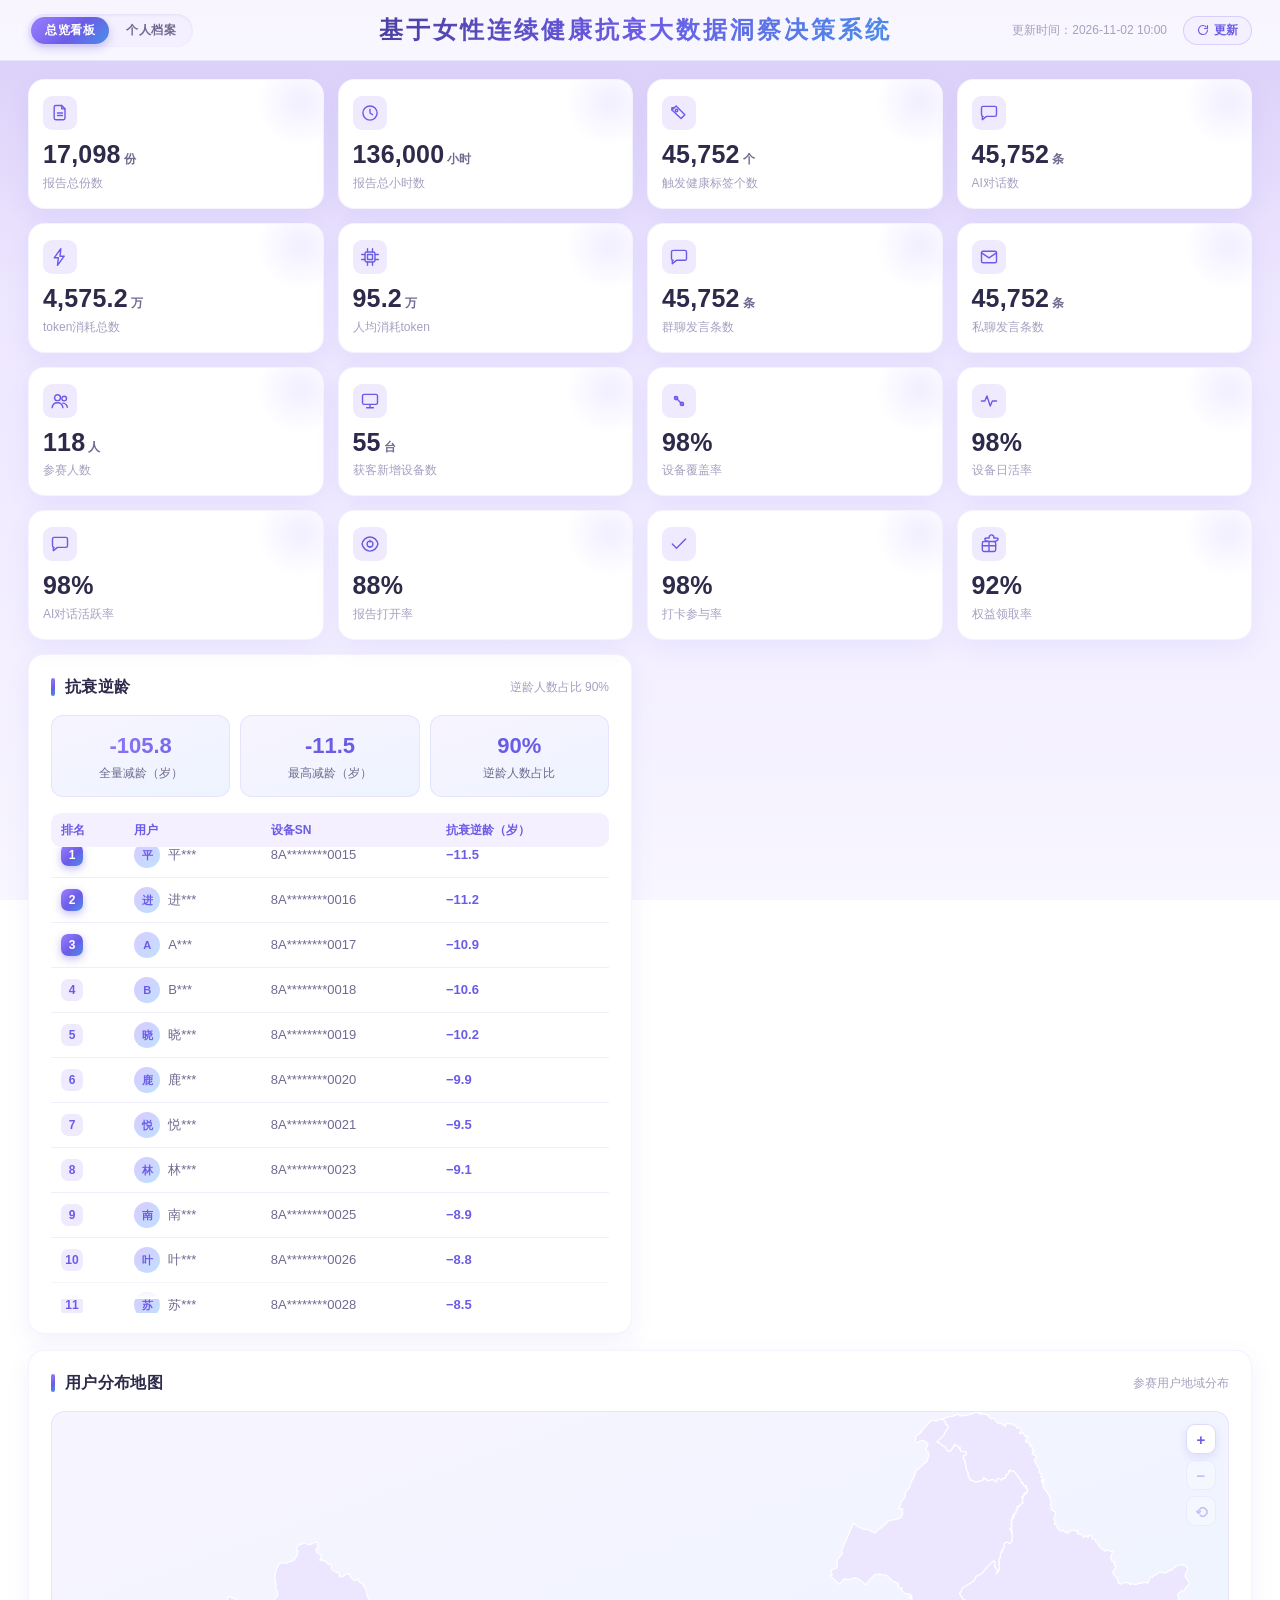
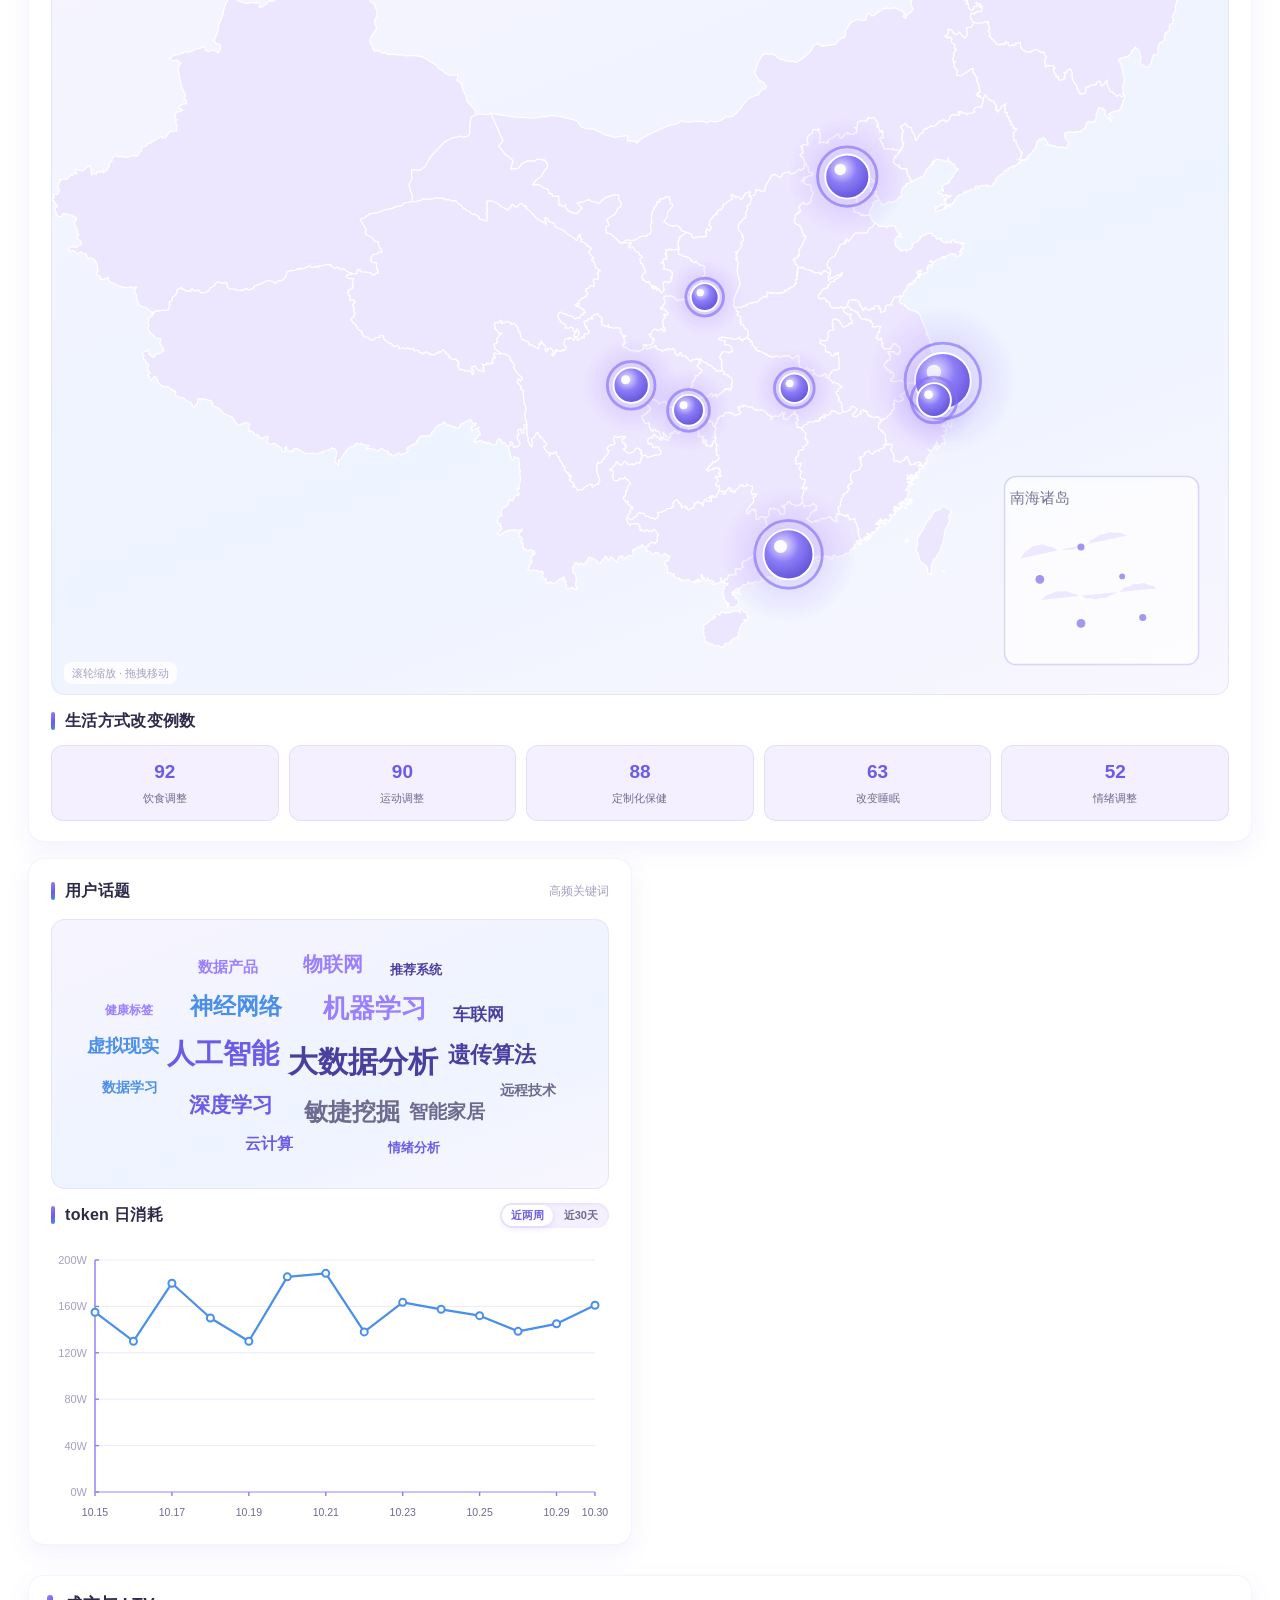
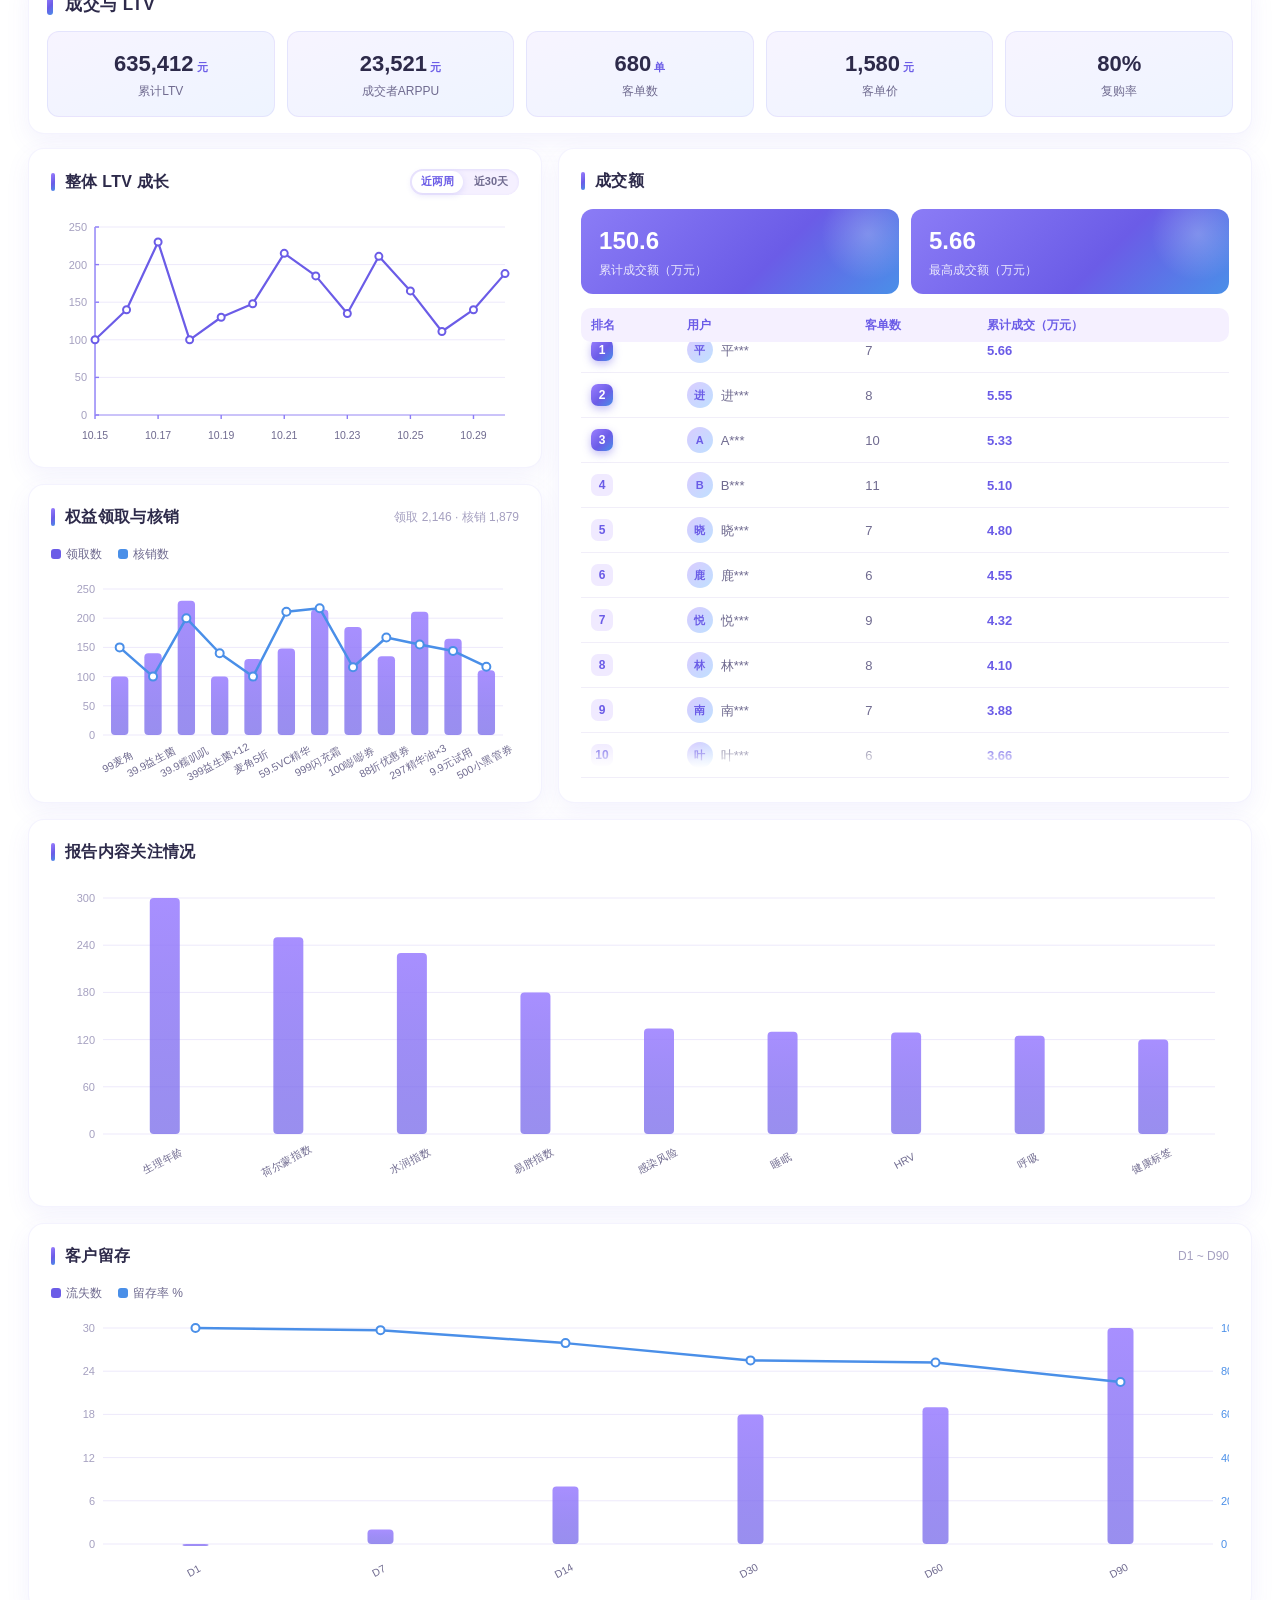
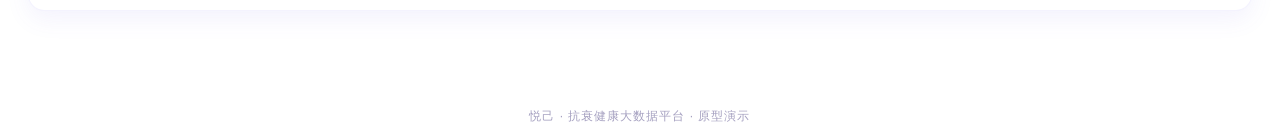
==== commit 348513a9: "修改文字、细节" ====
--- a/antiAgingCompetitionDataboard/competitionDataboard.html
+++ b/antiAgingCompetitionDataboard/competitionDataboard.html
@@ -169,7 +169,7 @@
   padding:8px 12px;border-radius:10px;box-shadow:0 8px 20px rgba(45,42,74,.3);opacity:0;transition:opacity .15s;
   transform:translate(-50%,-120%);white-space:nowrap;}
 .chart-tip b{color:#C9B8F5;}
-.legend-row{display:flex;gap:16px;margin-bottom:8px;font-size:12px;color:var(--ink-2);}
+.legend-row{display:flex;align-items:center;gap:16px;margin-bottom:8px;font-size:12px;color:var(--ink-2);}
 .legend-row i{display:inline-block;width:10px;height:10px;border-radius:3px;margin-right:5px;vertical-align:-1px;}
 .chart-block{margin-bottom:22px;}
 .chart-block:last-child{margin-bottom:0;}
@@ -562,16 +562,16 @@
     </div>
 
     <div class="card age-card">
-      <div class="card-h"><span class="bar"></span><h3>生理年龄</h3>
-        <div class="range-sw" data-chart="ageP"><button class="rs-btn active" data-n="14">近两周</button><button class="rs-btn" data-n="30">近30天</button></div></div>
+      <div class="card-h"><span class="bar"></span><h3>生理年龄</h3></div>
       <div class="metric3" style="margin-bottom:12px">
         <div class="m grad"><b id="max-age">-5.5</b><span>最高减龄（岁）</span></div>
         <div class="m"><b id="rate-age">90%</b><span>减龄天数占比</span></div>
         <div class="m"><b id="cur-age">30.6</b><span>今日生理年龄（岁）</span></div>
       </div>
-      <div class="legend-row"><span><i style="background:#4A8FE8"></i>今日生理年龄</span><span><i style="background:#10B981"></i>基准生理年龄</span></div>
+      <div class="legend-row"><span><i style="background:#4A8FE8"></i>今日生理年龄</span><span><i style="background:#10B981"></i>基准生理年龄</span>
+        <div class="range-sw" data-chart="ageP"><button class="rs-btn active" data-n="14">近两周</button><button class="rs-btn" data-n="30">近30天</button></div></div>
       <div class="chart" id="chart-age-p"></div>
-      <div class="card-h" style="margin-top:14px"><span class="bar"></span><h3>报告活跃</h3><span class="sub">近 84 天</span></div>
+      <div class="card-h" style="margin-top:14px"><span class="bar"></span><h3>报告活跃</h3></div>
       <div class="report-kpis">
         <div class="rk"><b id="act-days">99</b><span>报告活跃天数（天）</span></div>
         <div class="rk"><b id="view-days">80</b><span>报告查看天数（天）</span></div>
@@ -636,7 +636,7 @@
   life: [{n:'饮食调整',v:92},{n:'运动调整',v:90},{n:'定制化保健',v:88},{n:'改变睡眠',v:63},{n:'情绪调整',v:52}],
   ltv: [
     {label:'累计LTV', value:'635,412', unit:'元'},
-    {label:'人均LTV', value:'23,521', unit:'元'},
+    {label:'成交者ARPPU', value:'23,521', unit:'元'},
     {label:'客单数', value:'680', unit:'单'},
     {label:'客单价', value:'1,580', unit:'元'},
     {label:'复购率', value:'80%', unit:''}
@@ -968,7 +968,7 @@
   yT.forEach(function(t){
     var y=P.t+ih-(t/maxB)*ih;
     html+='<line x1="'+P.l+'" y1="'+y+'" x2="'+(W-P.r)+'" y2="'+y+'" stroke="#EDE9FB" stroke-width="1"/>';
-    html+='<text x="'+(P.l-8)+'" y="'+(y+4)+'" text-anchor="end" font-size="11" fill="#A5A0C0">'+numFmt(t)+'</text>';
+    html+='<text x="'+(P.l-8)+'" y="'+(y+4)+'" text-anchor="end" font-size="11" fill="#A5A0C0">'+(opt.yFmt?opt.yFmt(t):numFmt(t))+'</text>';
   });
   if(maxL!==maxB){
     var yT2=ticks(maxL,5);
@@ -979,14 +979,14 @@
   }
   barData.forEach(function(v,i){
     var x=P.l+iw*i/n+iw/n/2-bw/2, y=P.t+ih-(v/maxB)*ih, h=ih*(v/maxB);
-    html+='<rect class="pt" data-tip="'+labels[i]+'：'+v+'" x="'+x+'" y="'+y+'" width="'+bw+'" height="'+Math.max(h,2)+'" rx="4" fill="url(#'+gradId+')" opacity=".92"><title>'+labels[i]+' '+v+'</title></rect>';
+    html+='<rect class="pt" data-tip="'+labels[i]+'：'+v+'" x="'+x+'" y="'+y+'" width="'+bw+'" height="'+Math.max(h,2)+'" rx="4" fill="url(#'+gradId+')" opacity=".92"></rect>';
   });
   /* 折线点与柱子、横轴标签统一取每个分类格的中心，避免横向错位 */
   var pts=lineData.map(function(v,i){return (P.l+iw*i/n+iw/n/2)+','+(P.t+ih-(v/maxL)*ih);});
   html+='<polyline points="'+pts.join(' ')+'" fill="none" stroke="#4A8FE8" stroke-width="2.5" stroke-linejoin="round"/>';
   pts.forEach(function(p,i){
     var xy=p.split(','); var v=lineData[i];
-    html+='<circle class="pt" data-tip="'+labels[i]+'：'+v+'" cx="'+xy[0]+'" cy="'+xy[1]+'" r="4" fill="#fff" stroke="#4A8FE8" stroke-width="2"><title>'+labels[i]+' '+v+'</title></circle>';
+    html+='<circle class="pt" data-tip="'+labels[i]+'：'+v+'" cx="'+xy[0]+'" cy="'+xy[1]+'" r="4" fill="#fff" stroke="#4A8FE8" stroke-width="2"></circle>';
   });
   labels.forEach(function(l,i){
     var x=P.l+iw*i/n+iw/n/2, y=H-16;
@@ -1012,11 +1012,11 @@
   yT.forEach(function(t){
     var y=P.t+ih-(t/maxV)*ih;
     html+='<line x1="'+P.l+'" y1="'+y+'" x2="'+(W-P.r)+'" y2="'+y+'" stroke="#EDE9FB" stroke-width="1"/>';
-    html+='<text x="'+(P.l-8)+'" y="'+(y+4)+'" text-anchor="end" font-size="11" fill="#A5A0C0">'+numFmt(t)+'</text>';
+    html+='<text x="'+(P.l-8)+'" y="'+(y+4)+'" text-anchor="end" font-size="11" fill="#A5A0C0">'+(opt.yFmt?opt.yFmt(t):numFmt(t))+'</text>';
   });
   values.forEach(function(v,i){
     var x=P.l+iw*i/n+iw/n/2-bw/2, y=P.t+ih-(v/maxV)*ih, h=ih*(v/maxV);
-    html+='<rect class="pt" data-tip="'+labels[i]+'：'+v+'" x="'+x+'" y="'+y+'" width="'+bw+'" height="'+Math.max(h,2)+'" rx="4" fill="url(#'+gradId+')" opacity=".92"><title>'+labels[i]+' '+v+'</title></rect>';
+    html+='<rect class="pt" data-tip="'+labels[i]+'：'+v+'" x="'+x+'" y="'+y+'" width="'+bw+'" height="'+Math.max(h,2)+'" rx="4" fill="url(#'+gradId+')" opacity=".92"></rect>';
   });
   labels.forEach(function(l,i){
     var x=P.l+iw*i/n+iw/n/2, y=H-16;
@@ -1043,15 +1043,15 @@
     var y=P.t+ih-(t-minV)/(maxV-minV)*ih;
     html+='<line x1="'+P.l+'" y1="'+y+'" x2="'+(W-P.r)+'" y2="'+y+'" stroke="#EDE9FB" stroke-width="1"/>';
     html+='<line x1="'+P.l+'" y1="'+y+'" x2="'+(P.l+4)+'" y2="'+y+'" stroke="#8B7CF6" stroke-width="1.4"/>';
-    html+='<text x="'+(P.l-8)+'" y="'+(y+4)+'" text-anchor="end" font-size="11" fill="#A5A0C0">'+numFmt(t)+'</text>';
+    html+='<text x="'+(P.l-8)+'" y="'+(y+4)+'" text-anchor="end" font-size="11" fill="#A5A0C0">'+(opt.yFmt?opt.yFmt(t):numFmt(t))+'</text>';
   });
   series.forEach(function(s, si){
     var color=s.color||(si===0?'#6B5CE7':'#4A8FE8');
     var pts=s.data.map(function(v,i){return (P.l+iw*i/(s.data.length-1))+','+(P.t+ih-(v-minV)/(maxV-minV)*ih);});
     html+='<polyline points="'+pts.join(' ')+'" fill="none" stroke="'+color+'" stroke-width="2.2" stroke-linejoin="round" stroke-linecap="round"/>';
     pts.forEach(function(p,i){
-      var xy=p.split(','), v=s.data[i];
-      html+='<circle class="pt" data-tip="'+labels[i]+' '+s.name+'：'+v+'" cx="'+xy[0]+'" cy="'+xy[1]+'" r="3.5" fill="#fff" stroke="'+color+'" stroke-width="2"><title>'+labels[i]+' '+s.name+' '+v+'</title></circle>';
+      var xy=p.split(','), v=s.data[i], tv=opt.tipFmt?opt.tipFmt(v):v;
+      html+='<circle class="pt" data-tip="'+labels[i]+' '+s.name+'：'+tv+'" cx="'+xy[0]+'" cy="'+xy[1]+'" r="3.5" fill="#fff" stroke="'+color+'" stroke-width="2"></circle>';
     });
   });
   var step=Math.ceil(labels.length/8);
@@ -1267,7 +1267,7 @@
   document.getElementById('rate-age').textContent = u.rate+'%';
   document.getElementById('cur-age').textContent = u.curAge;
   var d3 = '';
-  [['成交金额', u.dealAmt+'万元'],['成交单数', u.dealCnt+' 单'],['客单价', u.dealAvg+'元']].forEach(function(m){
+  [['成交金额', (parseFloat(u.dealAmt)*10000).toLocaleString('en-US')+'元'],['成交单数', u.dealCnt+' 单'],['客单价', u.dealAvg+'元']].forEach(function(m){
     d3 += '<div class="m"><b>'+m[1]+'</b><span>'+m[0]+'</span></div>';
   });
   document.getElementById('deal3').innerHTML = d3;
@@ -1390,11 +1390,16 @@
 }
 function trendLabels(key, base){ return rangeOf(key)===30 ? DATES30 : base; }
 function trendData(key, arr, dec){ return rangeOf(key)===30 ? expandTo30(arr, dec) : arr; }
+/* token 基础数据映射到 100 万 ~ 200 万，纵轴以 W（万）为单位 */
+function tokenScale(v){ return Math.round(1e6 + (v-40)*5000); }
+function tokenWFmt(v){ return Math.round(v/10000)+'W'; }
+function fullNum(v){ return v.toLocaleString('en-US'); }
 
 /* 个人页图表 */
 function renderPersonalCharts(u){
   lineChart(document.getElementById('chart-token-p'), trendLabels('tokenP', DATA.dates),
-    [{name:'消耗', data:trendData('tokenP', u.token), color:'#4A8FE8', area:true}], {h:150});
+    [{name:'消耗', data:trendData('tokenP', u.token).map(tokenScale), color:'#4A8FE8', area:true}],
+    {h:150, yFmt:tokenWFmt, tipFmt:fullNum});
   lineChart(document.getElementById('chart-age-p'), trendLabels('ageP', DATA.ageDates),
     [{name:'今日', data:trendData('ageP', u.ageToday, 1), color:'#4A8FE8'},
      {name:'基准', data:trendData('ageP', u.ageBase, 1), color:'#10B981'}], {h:300, min:20, max:50});
@@ -1438,7 +1443,8 @@
     vBar(document.getElementById('chart-attention'), DATA.attention, DATA.attentionV, {h:300});
     dualChart(document.getElementById('chart-retention'), DATA.retentionD, DATA.retentionLoss, DATA.retentionRate, {h:280, leftMax:30, rightMax:100});
     lineChart(document.getElementById('chart-token'), trendLabels('token', DATA.dates),
-      [{name:'消耗',data:trendData('token', DATA.tokenTrend),color:'#4A8FE8',area:true}], {h:280, min:50});
+      [{name:'消耗',data:trendData('token', DATA.tokenTrend).map(tokenScale),color:'#4A8FE8',area:true}],
+      {h:280, min:0, yFmt:tokenWFmt, tipFmt:fullNum});
   }else{
     renderPersonalCharts(USERS[currentU]);
   }
@@ -1478,6 +1484,8 @@
     else renderCharts();
   });
 });
+/* 地图同样去掉原生 title，避免与自定义 tooltip 重复 */
+document.querySelectorAll('.cnmap title').forEach(function(t){ t.remove(); });
 /* 用户列表折叠 / 展开：折叠成左侧窄条，宽度变化后重绘个人页图表 */
 (function(){
   var grid = document.querySelector('.p-grid');
